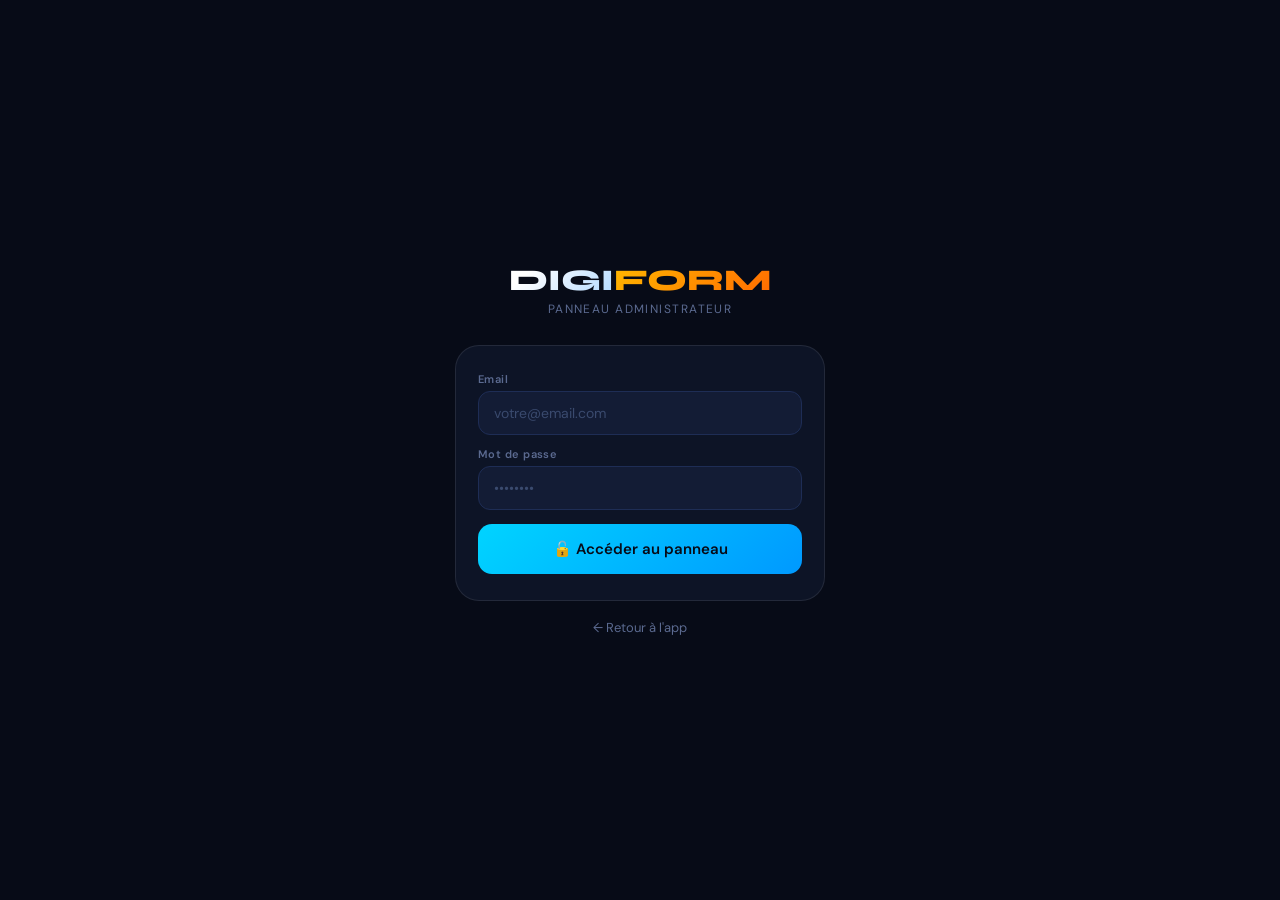
==== admin.html @ 2aa5cee2 "Update admin.html" ====
<!DOCTYPE html>
<html lang="fr">
<head>
<meta charset="UTF-8">
<meta name="viewport" content="width=device-width,initial-scale=1,maximum-scale=1,user-scalable=no">
<title>DIGIFORM Admin</title>
<link href="https://fonts.googleapis.com/css2?family=Syne:wght@400;600;700;800&family=DM+Sans:wght@300;400;500;600&display=swap" rel="stylesheet">
<style>
*,*::before,*::after{box-sizing:border-box;margin:0;padding:0;}
html,body{width:100%;overscroll-behavior:none;}
body{background:#070B17;color:#E8EEFF;font-family:'DM Sans',sans-serif;}
#app{max-width:430px;margin:0 auto;min-height:100vh;background:#070B17;display:flex;flex-direction:column;}
::-webkit-scrollbar{width:3px;}::-webkit-scrollbar-thumb{background:#1E2D55;border-radius:3px;}
@keyframes dg-spin{to{transform:rotate(360deg);}}
@keyframes dg-fin{from{opacity:0;transform:translateY(14px);}to{opacity:1;transform:none;}}
@keyframes dg-fl{0%,100%{transform:translateY(0);}50%{transform:translateY(-7px);}}
@keyframes dg-sh{from{background-position:-200%;}to{background-position:200%;}}
@keyframes dg-ov{from{opacity:0;}to{opacity:1;}}
@keyframes dg-bt{from{transform:translateY(100%);}to{transform:translateY(0);}}
.page{animation:dg-fin .4s cubic-bezier(.22,1,.36,1) both;}
.shim{background:linear-gradient(90deg,#0D1426 25%,#1E2D55 50%,#0D1426 75%);background-size:200%;animation:dg-sh 1.5s infinite;}
.btn{border:none;cursor:pointer;font-family:'DM Sans',sans-serif;font-weight:600;transition:all .22s;display:inline-flex;align-items:center;justify-content:center;gap:7px;}
.btn:hover:not(:disabled){transform:translateY(-2px);}
.btn:active:not(:disabled){transform:scale(.95);}
.btn:disabled{opacity:.45;cursor:not-allowed;}
.cy{background:linear-gradient(135deg,#00D4FF,#0099FF);color:#070B17;}
.cy:hover:not(:disabled){box-shadow:0 8px 24px rgba(0,212,255,.4);}
.go{background:linear-gradient(135deg,#FFB800,#FF7A00);color:#070B17;}
.rb{background:rgba(255,80,80,.1);color:#FF5050;border:1px solid rgba(255,80,80,.25)!important;}
.inp{background:#131C35;border:1px solid #1E2D55;border-radius:12px;color:#E8EEFF;font-family:'DM Sans',sans-serif;font-size:14px;padding:12px 15px;width:100%;outline:none;transition:border-color .2s;display:block;}
.inp:focus{border-color:#00D4FF;box-shadow:0 0 0 3px rgba(0,212,255,.08);}
.inp::placeholder{color:#3A4A6E;}
textarea.inp{resize:vertical;min-height:80px;}
select.inp{cursor:pointer;-webkit-appearance:none;}
.g-c{background:linear-gradient(135deg,#fff 20%,#B0D8FF 100%);-webkit-background-clip:text;-webkit-text-fill-color:transparent;background-clip:text;}
.g-f{background:linear-gradient(135deg,#FFB800,#FF6A00);-webkit-background-clip:text;-webkit-text-fill-color:transparent;background-clip:text;}
.lbl{font-size:11px;color:#5B6A90;display:block;margin-bottom:5px;font-weight:600;letter-spacing:.04em;}
.card{background:#0D1426;border-radius:15px;padding:15px;border:1px solid rgba(255,255,255,.07);margin-bottom:12px;}
#user-edit-overlay{position:fixed;inset:0;background:rgba(7,11,23,.88);backdrop-filter:blur(14px);z-index:9000;display:none;align-items:flex-end;justify-content:center;}
#user-edit-overlay.show{display:flex;animation:dg-ov .25s;}
#user-edit-modal{width:100%;max-width:430px;background:#0D1426;border-radius:24px 24px 0 0;border:1px solid rgba(255,255,255,.09);border-bottom:none;padding:22px 18px 40px;animation:dg-bt .3s cubic-bezier(.22,1,.36,1);}
</style>
</head>
<body>
<div id="app">
  <div id="toast-area"></div>
  <div id="view"></div>
  <div id="user-edit-overlay" onclick="if(event.target===this)closeUserEdit()">
    <div id="user-edit-modal"><div id="user-edit-content"></div></div>
  </div>
</div>
<script>
const SB='https://rxhjuetoxyjrairroycb.supabase.co';
const ANON='eyJhbGciOiJIUzI1NiIsInR5cCI6IkpXVCJ9.eyJpc3MiOiJzdXBhYmFzZSIsInJlZiI6InJ4aGp1ZXRveHlqcmFpcnJveWNiIiwicm9sZSI6ImFub24iLCJpYXQiOjE3NzYwOTkxMjksImV4cCI6MjA5MTY3NTEyOX0.FTk6DNeI2FSsY6Eg1mKC64lj1-aS9fzTyzTlQbuGn-Q';
const TC={livre:'#FFB800',formation:'#FF6B35',logiciel:'#00E5A0',audio:'#B04FFF'};
const TYPES=[{id:'all',l:'Tout',e:'🌐'},{id:'livre',l:'Livres',e:'📚'},{id:'formation',l:'Formations',e:'🎬'},{id:'logiciel',l:'Logiciels',e:'💻'},{id:'audio',l:'Audio',e:'🎧'}];
const BUCKETS=['digiform','public','avatars','images','media'];

const S={session:null,profile:null,sub:'add',products:[],allUsers:[],notifs:[],userFilter:'all',sendingNotif:false,saving:false,deleting:null,featured:false,imgUrl:'',imgPreview:'',activeBucket:null};

const tok=()=>S.session?.access_token||ANON;
async function db(path,opts={}){
  try{
    const r=await fetch(`${SB}/rest/v1/${path}`,{...opts,headers:{apikey:ANON,Authorization:`Bearer ${tok()}`,'Content-Type':'application/json',...(['POST','PATCH','PUT'].includes(opts.method)?{Prefer:'return=representation'}:{}),...(opts.headers||{})}});
    let data;try{data=await r.json();}catch{}
    return{ok:r.ok,data,status:r.status};
  }catch(e){console.error(e);return{ok:false,data:null,status:0};}
}
async function authReq(ep,body){
  try{const r=await fetch(`${SB}/auth/v1/${ep}`,{method:'POST',headers:{'Content-Type':'application/json',apikey:ANON},body:JSON.stringify(body)});return await r.json();}
  catch{return{error:'network'};}
}
async function tryUp(file,bucket,name){
  try{const r=await fetch(`${SB}/storage/v1/object/${bucket}/${name}`,{method:'POST',headers:{Authorization:`Bearer ${tok()}`,apikey:ANON,'Content-Type':file.type,'x-upsert':'true'},body:file});if(r.ok||r.status===200)return`${SB}/storage/v1/object/public/${bucket}/${name}`;return null;}
  catch{return null;}
}
async function uploadImg(file){
  const ext=(file.name.split('.').pop()||'jpg').toLowerCase();
  const name=`${Date.now()}_${Math.random().toString(36).slice(2)}.${ext}`;
  if(S.activeBucket)return await tryUp(file,S.activeBucket,name);
  for(const b of BUCKETS){const u=await tryUp(file,b,name);if(u){S.activeBucket=b;return u;}}
  return null;
}

const tc=t=>TC[t]||'#00D4FF';
const te=t=>TYPES.find(x=>x.id===t)?.e||'📦';
const tp=p=>Number(p).toLocaleString('fr-FR');
const esc=s=>(s||'').replace(/&/g,'&amp;').replace(/</g,'&lt;').replace(/>/g,'&gt;').replace(/"/g,'&quot;');
const fmtDate=d=>new Date(d).toLocaleDateString('fr-FR',{day:'2-digit',month:'short',year:'numeric',hour:'2-digit',minute:'2-digit'});
const tLogo=(sz=18)=>`<span style="font-family:'Syne',sans-serif;font-weight:800;font-size:${sz}px;line-height:1;"><span class="g-c">DIGI</span><span class="g-f">FORM</span></span>`;
const spin=()=>`<span style="display:inline-block;width:14px;height:14px;border:2px solid rgba(0,0,0,.25);border-top-color:#070B17;border-radius:50%;animation:dg-spin .8s linear infinite;vertical-align:middle;"></span>`;
const spinW=()=>`<span style="display:inline-block;width:13px;height:13px;border:2px solid rgba(255,255,255,.2);border-top-color:#E8EEFF;border-radius:50%;animation:dg-spin .8s linear infinite;vertical-align:middle;"></span>`;

let _tt;
function showToast(msg,type='success'){
  clearTimeout(_tt);
  const c={success:'linear-gradient(135deg,#00E5A0,#00A060)',error:'linear-gradient(135deg,#FF5050,#C00)',warning:'linear-gradient(135deg,#FFB800,#FF7A00)',info:'linear-gradient(135deg,#00D4FF,#0099FF)'};
  const el=document.getElementById('toast-area');if(!el)return;
  el.innerHTML=`<div style="position:fixed;top:68px;left:50%;transform:translateX(-50%);background:${c[type]||c.info};color:#fff;padding:11px 22px;border-radius:20px;z-index:9999;font-weight:700;font-size:13px;box-shadow:0 10px 30px rgba(0,0,0,.6);animation:dg-fin .3s ease;white-space:nowrap;max-width:92vw;text-align:center;">${msg}</div>`;
  _tt=setTimeout(()=>{el.innerHTML='';},3500);
}

async function loadProducts(){const{ok,data}=await db('products?order=created_at.desc');if(ok&&Array.isArray(data))S.products=data;}
async function loadUsers(){const{ok,data}=await db('profiles?order=created_at.desc');if(ok&&Array.isArray(data))S.allUsers=data;}
async function loadNotifs(){const{ok,data}=await db('notifications?order=created_at.desc');if(ok&&Array.isArray(data))S.notifs=data;}

function tEmpty(msg,sub='',emoji='📭'){return`<div style="display:flex;flex-direction:column;align-items:center;padding:48px 24px;gap:13px;text-align:center;"><div style="font-size:50px;animation:dg-fl 3s ease-in-out infinite;">${emoji}</div><div style="font-size:15px;font-weight:600;color:#8899BB;">${esc(msg)}</div>${sub?`<div style="font-size:12px;color:#3A4A6E;line-height:1.6;">${sub}</div>`:''}</div>`;}
function tShim(n=3,h=64){return`<div style="display:flex;flex-direction:column;gap:9px;">${Array.from({length:n},()=>`<div class="shim" style="height:${h}px;border-radius:13px;"></div>`).join('')}</div>`;}

/* ── LOGIN ── */
function tLogin(err='',busy=false){
  return`<div class="page" style="min-height:100vh;display:flex;flex-direction:column;align-items:center;justify-content:center;padding:32px 22px;">
    <div style="text-align:center;margin-bottom:28px;">${tLogo(30)}<div style="font-size:12px;color:#5B6A90;margin-top:6px;letter-spacing:.12em;">PANNEAU ADMINISTRATEUR</div></div>
    <div style="width:100%;max-width:370px;background:#0D1426;border-radius:24px;padding:26px 22px;border:1px solid rgba(255,255,255,.09);">
      <div style="display:flex;flex-direction:column;gap:12px;">
        <div><label class="lbl">Email</label><input id="l-email" class="inp" type="email" placeholder="votre@email.com" autocomplete="email"></div>
        <div><label class="lbl">Mot de passe</label><input id="l-pwd" class="inp" type="password" placeholder="••••••••"></div>
      </div>
      ${err?`<div style="margin-top:11px;font-size:12px;color:#FF8080;background:rgba(255,80,80,.08);padding:10px 12px;border-radius:10px;line-height:1.55;text-align:center;">${esc(err)}</div>`:''}
      <button id="l-submit" class="btn cy" style="width:100%;padding:15px;border-radius:14px;font-size:15px;margin-top:14px;" ${busy?'disabled':''}>${busy?`${spin()} Vérification…`:'🔓 Accéder au panneau'}</button>
    </div>
    <a href="digiform.html" style="color:#5B6A90;font-size:13px;text-decoration:none;margin-top:18px;">← Retour à l'app</a>
  </div>`;
}

function tHeader(){
  return`<div style="background:rgba(7,11,23,.98);border-bottom:1px solid rgba(255,255,255,.07);padding:10px 13px;display:flex;align-items:center;gap:11px;flex-shrink:0;">
    <a href="digiform.html" style="width:36px;height:36px;border-radius:50%;background:rgba(255,255,255,.08);display:flex;align-items:center;justify-content:center;color:#E8EEFF;font-size:18px;text-decoration:none;flex-shrink:0;">←</a>
    <div style="flex:1;min-width:0;">
      <div>${tLogo(17)}<span style="color:#3A4A6E;font-size:12px;font-family:'DM Sans',sans-serif;margin-left:6px;">Admin</span></div>
      <div style="font-size:10px;color:#00D4FF;margin-top:3px;overflow:hidden;text-overflow:ellipsis;white-space:nowrap;">${esc(S.session?.user?.email||'')}</div>
    </div>
    <button id="hdr-logout" class="btn rb" style="padding:8px 12px;border-radius:10px;font-size:12px;flex-shrink:0;">🚪 Déco</button>
  </div>`;
}

function tTabs(){
  const tabs=[{id:'add',l:'➕ Ajouter'},{id:'list',l:'📋 Produits'},{id:'users',l:'👥 Utilisateurs'},{id:'notifs',l:'🔔 Notifs'},{id:'sql',l:'⚙️ Setup'}];
  return`<div style="display:flex;gap:5px;overflow-x:auto;padding:8px 11px;flex-shrink:0;background:rgba(7,11,23,.92);border-bottom:1px solid rgba(255,255,255,.04);">
    ${tabs.map(t=>`<button data-sub="${t.id}" class="btn" style="flex-shrink:0;padding:8px 12px;border-radius:10px;font-size:12px;white-space:nowrap;border:none;${S.sub===t.id?'background:linear-gradient(135deg,#00D4FF,#0099FF);color:#070B17;font-weight:700;':'background:rgba(255,255,255,.06);color:#E8EEFF;'}">${t.l}</button>`).join('')}
  </div>`;
}

/* ── ADD PRODUCT ── */
function tAddProduct(){
  return`<div class="page" style="display:flex;flex-direction:column;gap:13px;">
    <div id="bucket-alert" style="display:none;background:rgba(255,184,0,.1);border:1px solid rgba(255,184,0,.3);border-radius:12px;padding:13px;font-size:12px;color:#FFB800;line-height:1.8;">
      ⚠️ <strong>Bucket storage introuvable.</strong> Supabase → Storage → <strong>New bucket</strong> → Nom: digiform → ✅ Public
      <button id="retry-bucket" class="btn" style="margin-top:8px;padding:7px 14px;border-radius:9px;background:rgba(255,184,0,.15);color:#FFB800;border:1px solid rgba(255,184,0,.3);font-size:12px;display:block;width:100%;">🔄 Réessayer</button>
    </div>
    <div><label class="lbl">Titre *</label><input id="f-title" class="inp" placeholder="Ex: Python pour débutants"></div>
    <div><label class="lbl">Description</label><textarea id="f-desc" class="inp" placeholder="Description détaillée…"></textarea></div>
    <div style="display:grid;grid-template-columns:1fr 1fr;gap:11px;">
      <div><label class="lbl">Prix (FCFA) *</label><input id="f-price" class="inp" type="number" placeholder="5000"></div>
      <div><label class="lbl">Type *</label>
        <select id="f-type" class="inp">
          <option value="livre">📚 Livre</option><option value="formation">🎬 Formation</option>
          <option value="logiciel">💻 Logiciel</option><option value="audio">🎧 Audio</option>
        </select>
      </div>
    </div>
    <div>
      <label class="lbl">Image</label>
      <div id="img-zone" style="width:100%;height:125px;border-radius:13px;border:2px dashed rgba(255,255,255,.13);background:#131C35;display:flex;flex-direction:column;align-items:center;justify-content:center;cursor:pointer;overflow:hidden;position:relative;transition:border-color .2s;">
        ${S.imgPreview?`<img src="${esc(S.imgPreview)}" style="position:absolute;inset:0;width:100%;height:100%;object-fit:cover;"><div style="position:absolute;inset:0;background:rgba(7,11,23,.55);display:flex;align-items:center;justify-content:center;"><div style="font-size:13px;color:white;font-weight:600;background:rgba(0,0,0,.5);padding:6px 14px;border-radius:20px;">🔄 Changer</div></div>`:`<div style="font-size:30px;margin-bottom:7px;">📷</div><div style="font-size:13px;color:#5B6A90;font-weight:500;">Cliquez pour uploader</div><div style="font-size:11px;color:#3A4A6E;margin-top:3px;">JPG · PNG · WebP</div>`}
      </div>
      <input type="file" id="img-file" accept="image/*" style="display:none;">
      <input id="f-imgurl" class="inp" style="margin-top:7px;" placeholder="Ou collez une URL d'image…" value="${esc(S.imgUrl.startsWith('http')?S.imgUrl:'')}">
      ${S.activeBucket?`<div style="font-size:10px;color:#00E5A0;margin-top:4px;">✅ Bucket : ${S.activeBucket}</div>`:''}
    </div>
    <div><label class="lbl">WhatsApp (avec indicatif)</label><input id="f-wa" class="inp" placeholder="+2250707070707"></div>
    <div id="feat-row" style="display:flex;align-items:center;gap:12px;background:#131C35;padding:13px 15px;border-radius:12px;cursor:pointer;border:1px solid rgba(255,255,255,.06);">
      <div id="feat-tog" style="width:44px;height:24px;border-radius:12px;background:${S.featured?'linear-gradient(135deg,#00D4FF,#0099FF)':'#1E2D55'};position:relative;transition:background .22s;flex-shrink:0;">
        <div style="position:absolute;top:2px;left:${S.featured?22:2}px;width:20px;height:20px;border-radius:50%;background:white;transition:left .22s;box-shadow:0 2px 6px rgba(0,0,0,.35);"></div>
      </div>
      <span style="font-size:13px;font-weight:500;color:#E8EEFF;">🔥 Mettre en vedette (bannière accueil)</span>
    </div>
    <button id="f-save" class="btn cy" style="padding:15px;border-radius:13px;font-size:15px;margin-top:4px;" ${S.saving?'disabled':''}>
      ${S.saving?`${spin()} Publication…`:'✅ Publier le produit'}
    </button>
  </div>`;
}

/* ── PRODUCTS LIST ── */
function tProductsList(){
  if(!S.products.length)return tEmpty('Aucun produit publié','Ajoutez des produits via ➕','📭');
  return`<div class="page" style="display:flex;flex-direction:column;gap:9px;">
    <div style="font-size:12px;color:#5B6A90;margin-bottom:4px;">${S.products.length} produit(s)</div>
    ${S.products.map(p=>{
      const c=tc(p.type);
      return`<div style="background:#0D1426;border-radius:13px;padding:12px;border:1px solid rgba(255,255,255,.06);display:flex;gap:11px;align-items:center;">
        <div style="width:52px;height:52px;border-radius:10px;flex-shrink:0;${p.image_url?`background:url(${esc(p.image_url)}) center/cover;`:`background:${c}18;`}display:flex;align-items:center;justify-content:center;font-size:22px;">${!p.image_url?te(p.type):''}</div>
        <div style="flex:1;min-width:0;">
          <div style="font-size:13px;font-weight:700;color:#E8EEFF;overflow:hidden;text-overflow:ellipsis;white-space:nowrap;">${esc(p.title)}</div>
          <div style="font-size:12px;color:#FFB800;font-weight:600;margin-top:2px;">${tp(p.price)} FCFA</div>
          <div style="font-size:10px;color:${c};margin-top:2px;">${te(p.type)} ${esc(p.type||'')}${p.featured?' · 🔥':''}</div>
        </div>
        <button data-del="${p.id}" class="btn rb" style="padding:8px 11px;border-radius:9px;font-size:14px;flex-shrink:0;" ${S.deleting===p.id?'disabled':''}>${S.deleting===p.id?spinW():'🗑️'}</button>
      </div>`;
    }).join('')}
  </div>`;
}

/* ── USERS ── */
function tUsers(){
  const admins=S.allUsers.filter(u=>u.is_admin).length;
  const q=(document.getElementById('user-search-inp')?.value||'').toLowerCase();
  const filtered=S.allUsers.filter(u=>{
    const mq=!q||(u.full_name||'').toLowerCase().includes(q)||(u.email||'').toLowerCase().includes(q)||(u.phone||'').toLowerCase().includes(q);
    const mf=S.userFilter==='all'||(S.userFilter==='admin'&&u.is_admin)||(S.userFilter==='user'&&!u.is_admin);
    return mq&&mf;
  });
  return`<div class="page" style="display:flex;flex-direction:column;gap:11px;">
    <!-- Stats -->
    <div style="display:grid;grid-template-columns:1fr 1fr 1fr;gap:9px;">
      <div style="background:#0D1426;border-radius:12px;padding:12px 8px;border:1px solid rgba(255,255,255,.07);text-align:center;">
        <div style="font-size:22px;font-weight:800;font-family:'Syne',sans-serif;">${S.allUsers.length}</div>
        <div style="font-size:10px;color:#5B6A90;margin-top:2px;">Total</div>
      </div>
      <div style="background:#0D1426;border-radius:12px;padding:12px 8px;border:1px solid rgba(0,212,255,.2);text-align:center;">
        <div style="font-size:22px;font-weight:800;font-family:'Syne',sans-serif;color:#00D4FF;">${admins}</div>
        <div style="font-size:10px;color:#5B6A90;margin-top:2px;">Admins</div>
      </div>
      <div style="background:#0D1426;border-radius:12px;padding:12px 8px;border:1px solid rgba(0,229,160,.2);text-align:center;">
        <div style="font-size:22px;font-weight:800;font-family:'Syne',sans-serif;color:#00E5A0;">${S.allUsers.length-admins}</div>
        <div style="font-size:10px;color:#5B6A90;margin-top:2px;">Membres</div>
      </div>
    </div>
    <!-- Recherche -->
    <div style="position:relative;">
      <span style="position:absolute;left:13px;top:50%;transform:translateY(-50%);font-size:14px;pointer-events:none;">🔍</span>
      <input id="user-search-inp" class="inp" style="padding-left:38px;" placeholder="Nom, email, téléphone…" oninput="filterAndRender()">
    </div>
    <!-- Filtres -->
    <div style="display:flex;gap:7px;">
      ${[['all','Tous','#00D4FF','rgba(0,212,255,.15)','rgba(0,212,255,.3)'],['admin','Admins','#00E5A0','rgba(0,229,160,.15)','rgba(0,229,160,.3)'],['user','Membres','#FFB800','rgba(255,184,0,.15)','rgba(255,184,0,.3)']].map(([f,l,c,bg,bd])=>`
        <button onclick="setUF('${f}')" class="btn" style="flex:1;padding:8px 0;border-radius:10px;font-size:12px;border:none;${S.userFilter===f?`background:${bg};color:${c};border:1px solid ${bd}!important;font-weight:700;`:'background:rgba(255,255,255,.05);color:#5B6A90;'}">${l}</button>`).join('')}
    </div>
    <!-- Promouvoir -->
    <div class="card" style="border:1px solid rgba(0,212,255,.15);">
      <div style="font-size:12px;font-weight:700;color:#E8EEFF;margin-bottom:9px;">➕ Promouvoir un utilisateur admin</div>
      <div style="display:flex;gap:8px;">
        <input id="promote-inp" class="inp" type="email" placeholder="email@exemple.com" style="flex:1;padding:10px 13px;font-size:13px;">
        <button id="promote-btn" class="btn cy" style="padding:10px 14px;border-radius:11px;font-size:13px;flex-shrink:0;">✅</button>
      </div>
    </div>
    <!-- Liste -->
    <div style="font-size:12px;color:#5B6A90;">${filtered.length} résultat(s)</div>
    ${filtered.length===0?tEmpty('Aucun résultat','','🔎'):filtered.map(u=>{
      const ini=(u.full_name||u.email||'?').charAt(0).toUpperCase();
      const since=u.created_at?new Date(u.created_at).toLocaleDateString('fr-FR',{month:'short',year:'numeric'}):'';
      return`<div style="background:#0D1426;border-radius:14px;padding:12px;border:1px solid ${u.is_admin?'rgba(0,212,255,.2)':'rgba(255,255,255,.06)'};display:flex;gap:11px;align-items:center;">
        <div style="width:44px;height:44px;border-radius:50%;background:${u.is_admin?'linear-gradient(135deg,#00D4FF,#0099FF)':'linear-gradient(135deg,#1E2D55,#0D1A3A)'};border:2px solid ${u.is_admin?'rgba(0,212,255,.4)':'rgba(255,255,255,.08)'};display:flex;align-items:center;justify-content:center;font-size:18px;font-weight:800;color:${u.is_admin?'#070B17':'#00D4FF'};font-family:'Syne',sans-serif;flex-shrink:0;">${ini}</div>
        <div style="flex:1;min-width:0;">
          <div style="display:flex;align-items:center;gap:6px;margin-bottom:2px;">
            <span style="font-size:13px;font-weight:700;color:#E8EEFF;overflow:hidden;text-overflow:ellipsis;white-space:nowrap;">${esc(u.full_name||'Sans nom')}</span>
            ${u.is_admin?'<span style="font-size:9px;font-weight:800;color:#00D4FF;background:rgba(0,212,255,.12);padding:2px 6px;border-radius:5px;flex-shrink:0;">ADMIN</span>':''}
          </div>
          <div style="font-size:11px;color:#5B6A90;overflow:hidden;text-overflow:ellipsis;white-space:nowrap;">${esc(u.email||'')}</div>
          <div style="font-size:10px;color:#3A4A6E;margin-top:2px;">${u.phone?'📱 '+esc(u.phone)+' · ':''}📅 ${since}</div>
        </div>
        <div style="display:flex;flex-direction:column;gap:5px;flex-shrink:0;">
          <button data-edit="${u.id}" class="btn" style="padding:6px 10px;border-radius:8px;font-size:12px;background:rgba(255,255,255,.07);color:#E8EEFF;border:1px solid rgba(255,255,255,.1);">✏️</button>
          <button data-toggle="${u.id}" data-is="${u.is_admin?1:0}" class="btn" style="padding:6px 10px;border-radius:8px;font-size:11px;background:${u.is_admin?'rgba(255,80,80,.1)':'rgba(0,212,255,.1)'};color:${u.is_admin?'#FF5050':'#00D4FF'};border:1px solid ${u.is_admin?'rgba(255,80,80,.22)':'rgba(0,212,255,.22)'};">${u.is_admin?'−Adm':'+Adm'}</button>
        </div>
      </div>`;
    }).join('')}
  </div>`;
}

/* ── NOTIFS ── */
function tNotifs(){
  return`<div class="page" style="display:flex;flex-direction:column;gap:14px;">
    <div class="card" style="border:1px solid rgba(0,212,255,.12);">
      <div style="font-size:14px;font-weight:700;color:#E8EEFF;margin-bottom:13px;">📣 Envoyer à tous les utilisateurs</div>
      <div style="display:flex;flex-direction:column;gap:10px;">
        <div><label class="lbl">Titre *</label><input id="n-title" class="inp" placeholder="Ex: Nouvelle formation disponible !"></div>
        <div><label class="lbl">Message *</label><textarea id="n-body" class="inp" placeholder="Contenu de la notification…"></textarea></div>
        <button id="n-send" class="btn cy" style="padding:13px;border-radius:11px;font-size:14px;">📣 Envoyer à tous</button>
        <div id="n-status" style="display:none;font-size:12px;text-align:center;padding:9px;border-radius:10px;"></div>
      </div>
    </div>
    <div style="font-size:13px;font-weight:700;color:#5B6A90;" id="notif-hist-lbl">Historique (${S.notifs.length})</div>
    ${S.notifs.length===0?tEmpty('Aucune notification envoyée','','🔕'):S.notifs.map(n=>`
      <div class="card">
        <div style="font-size:13px;font-weight:700;color:#E8EEFF;margin-bottom:4px;">${esc(n.title)}</div>
        <div style="font-size:12px;color:#8899BB;line-height:1.65;margin-bottom:6px;">${esc(n.body)}</div>
        <div style="font-size:10px;color:#3A4A6E;">${fmtDate(n.created_at)}</div>
      </div>`).join('')}
  </div>`;
}

/* ── SQL ── */
const SQL=`-- ================================================
--  DIGIFORM — SQL COMPLET + FIX
--  Supabase > SQL Editor > Exécuter
-- ================================================
CREATE TABLE IF NOT EXISTS public.profiles (
  id UUID REFERENCES auth.users(id) ON DELETE CASCADE PRIMARY KEY,
  email TEXT DEFAULT '', full_name TEXT DEFAULT '',
  phone TEXT DEFAULT '', is_admin BOOLEAN DEFAULT false,
  created_at TIMESTAMPTZ DEFAULT NOW(), updated_at TIMESTAMPTZ DEFAULT NOW()
);
CREATE TABLE IF NOT EXISTS public.products (
  id UUID DEFAULT gen_random_uuid() PRIMARY KEY,
  title TEXT NOT NULL, description TEXT DEFAULT '',
  price NUMERIC NOT NULL DEFAULT 0, type TEXT NOT NULL DEFAULT 'livre',
  image_url TEXT DEFAULT '', whatsapp_number TEXT DEFAULT '',
  featured BOOLEAN DEFAULT false, created_at TIMESTAMPTZ DEFAULT NOW()
);
CREATE TABLE IF NOT EXISTS public.notifications (
  id UUID DEFAULT gen_random_uuid() PRIMARY KEY,
  title TEXT NOT NULL, body TEXT NOT NULL,
  created_by UUID REFERENCES auth.users(id) ON DELETE SET NULL,
  created_at TIMESTAMPTZ DEFAULT NOW()
);
CREATE TABLE IF NOT EXISTS public.notification_reads (
  id UUID DEFAULT gen_random_uuid() PRIMARY KEY,
  user_id UUID REFERENCES auth.users(id) ON DELETE CASCADE,
  notification_id UUID REFERENCES public.notifications(id) ON DELETE CASCADE,
  read_at TIMESTAMPTZ DEFAULT NOW(),
  UNIQUE(user_id, notification_id)
);
-- ✅ FIX "Erreur mise à jour" + notifications + gestion users
ALTER TABLE public.profiles           DISABLE ROW LEVEL SECURITY;
ALTER TABLE public.products           DISABLE ROW LEVEL SECURITY;
ALTER TABLE public.notifications      DISABLE ROW LEVEL SECURITY;
ALTER TABLE public.notification_reads DISABLE ROW LEVEL SECURITY;
GRANT ALL ON public.profiles           TO anon, authenticated;
GRANT ALL ON public.products           TO anon, authenticated;
GRANT ALL ON public.notifications      TO anon, authenticated;
GRANT ALL ON public.notification_reads TO anon, authenticated;
CREATE OR REPLACE FUNCTION public.handle_new_user()
RETURNS TRIGGER LANGUAGE plpgsql SECURITY DEFINER AS $$
BEGIN
  INSERT INTO public.profiles (id, email, full_name)
  VALUES (NEW.id, NEW.email, COALESCE(NEW.raw_user_meta_data->>'full_name',''))
  ON CONFLICT (id) DO UPDATE SET email = EXCLUDED.email;
  RETURN NEW;
END;
$$;
DROP TRIGGER IF EXISTS on_auth_user_created ON auth.users;
CREATE TRIGGER on_auth_user_created
  AFTER INSERT ON auth.users FOR EACH ROW
  EXECUTE PROCEDURE public.handle_new_user();
INSERT INTO storage.buckets (id,name,public,file_size_limit,allowed_mime_types)
VALUES ('digiform','digiform',true,5242880,
  ARRAY['image/jpeg','image/png','image/webp','image/gif','image/svg+xml'])
ON CONFLICT (id) DO UPDATE SET public=true;
DROP POLICY IF EXISTS "storage_select" ON storage.objects;
DROP POLICY IF EXISTS "storage_insert" ON storage.objects;
DROP POLICY IF EXISTS "storage_delete" ON storage.objects;
CREATE POLICY "storage_select" ON storage.objects FOR SELECT USING (bucket_id='digiform');
CREATE POLICY "storage_insert" ON storage.objects FOR INSERT WITH CHECK (bucket_id='digiform');
CREATE POLICY "storage_delete" ON storage.objects FOR DELETE USING (bucket_id='digiform');
-- DEVENIR ADMIN :
-- UPDATE public.profiles SET is_admin=true WHERE email='votre@email.com';`;

function tSql(){
  return`<div class="page" style="display:flex;flex-direction:column;gap:14px;">
    <div class="card" style="border:1px solid rgba(0,212,255,.15);">
      <div style="font-size:14px;font-weight:700;color:#E8EEFF;margin-bottom:12px;">🔧 Configuration</div>
      <div style="font-size:13px;color:#8899BB;line-height:2.3;">
        <strong style="color:#00D4FF;">1.</strong> SQL Editor → Copier → Exécuter<br>
        <strong style="color:#FFB800;">2.</strong> S'inscrire sur l'app<br>
        <strong style="color:#FFB800;">3.</strong> Exécuter UPDATE admin<br>
        <strong style="color:#00E5A0;">4.</strong> Recharger → ✅
      </div>
    </div>
    <div style="background:#0D1426;border-radius:14px;overflow:hidden;border:1px solid #1E2D55;">
      <div style="padding:10px 13px;background:#131C35;display:flex;justify-content:space-between;align-items:center;border-bottom:1px solid rgba(255,255,255,.06);">
        <span style="font-size:11px;color:#5B6A90;font-family:monospace;">SQL Complet</span>
        <button id="copy-sql" class="btn cy" style="padding:6px 13px;border-radius:8px;font-size:12px;">📋 Copier</button>
      </div>
      <pre style="padding:13px;font-size:10px;color:#8899BB;overflow:auto;line-height:1.9;font-family:monospace;margin:0;max-height:360px;white-space:pre-wrap;">${esc(SQL)}</pre>
    </div>
  </div>`;
}

/* ── RENDER ── */
function renderView(){
  const el=document.getElementById('view');if(!el)return;
  if(!S.session){el.innerHTML=tLogin();bindLogin();return;}
  el.innerHTML=`<div style="display:flex;flex-direction:column;height:100vh;overflow:hidden;">${tHeader()}${tTabs()}<div id="content" style="flex:1;overflow-y:auto;padding:15px 13px;">${renderSub()}</div></div>`;
  bindPanel();
}
function renderSub(){
  if(S.sub==='add')    return tAddProduct();
  if(S.sub==='list')   return tProductsList();
  if(S.sub==='users')  return tUsers();
  if(S.sub==='notifs') return tNotifs();
  if(S.sub==='sql')    return tSql();
  return '';
}
function renderContent(){
  const el=document.getElementById('content');if(!el)return;
  el.innerHTML=renderSub();
  document.querySelectorAll('[data-sub]').forEach(b=>{
    const a=b.dataset.sub===S.sub;
    b.style.background=a?'linear-gradient(135deg,#00D4FF,#0099FF)':'rgba(255,255,255,.06)';
    b.style.color=a?'#070B17':'#E8EEFF';b.style.fontWeight=a?'700':'600';
  });
  bindContent();
}
function filterAndRender(){renderContent();}

/* ── BIND LOGIN ── */
function bindLogin(){
  const go=async()=>{
    const email=(document.getElementById('l-email')?.value||'').trim();
    const pwd=document.getElementById('l-pwd')?.value||'';
    if(!email||!pwd){rerender('Remplissez tous les champs');return;}
    rerender('',true);
    const d=await authReq('token?grant_type=password',{email,password:pwd});
    if(d.access_token){
      S.session={access_token:d.access_token,refresh_token:d.refresh_token,user:d.user};
      try{localStorage.setItem('dg_adm_sess',JSON.stringify(S.session));}catch{}
      const{ok,data}=await db(`profiles?id=eq.${S.session.user.id}`);
      if(ok&&Array.isArray(data)&&data[0]){
        S.profile=data[0];
        if(!S.profile.is_admin){S.session=null;localStorage.removeItem('dg_adm_sess');rerender('❌ Accès refusé — ce compte n\'est pas administrateur');return;}
      }
      await Promise.all([loadProducts(),loadUsers(),loadNotifs()]);
      renderView();
    }else rerender(d.error_description||d.message||'Identifiants incorrects');
  };
  function rerender(err='',busy=false){
    document.getElementById('view').innerHTML=tLogin(err,busy);
    document.getElementById('l-submit')?.addEventListener('click',go);
    document.getElementById('l-pwd')?.addEventListener('keydown',e=>{if(e.key==='Enter')go();});
  }
  document.getElementById('l-submit')?.addEventListener('click',go);
  document.getElementById('l-pwd')?.addEventListener('keydown',e=>{if(e.key==='Enter')go();});
}

/* ── BIND PANEL ── */
function bindPanel(){
  document.getElementById('hdr-logout')?.addEventListener('click',()=>{
    S.session=null;S.profile=null;S.activeBucket=null;localStorage.removeItem('dg_adm_sess');renderView();
  });
  document.querySelectorAll('[data-sub]').forEach(el=>el.addEventListener('click',async()=>{
    S.sub=el.dataset.sub;
    if(S.sub==='users'){await loadUsers();}
    if(S.sub==='notifs'){await loadNotifs();}
    renderContent();
  }));
  bindContent();
}

/* ── BIND CONTENT ── */
function bindContent(){

  /* ADD */
  if(S.sub==='add'){
    document.getElementById('img-zone')?.addEventListener('click',()=>document.getElementById('img-file')?.click());
    document.getElementById('img-file')?.addEventListener('change',async e=>{
      const file=e.target.files?.[0];if(!file)return;
      const reader=new FileReader();
      reader.onload=ev=>{
        S.imgPreview=ev.target.result;
        const iz=document.getElementById('img-zone');if(!iz)return;
        iz.innerHTML=`<img src="${ev.target.result}" style="position:absolute;inset:0;width:100%;height:100%;object-fit:cover;"><div style="position:absolute;inset:0;background:rgba(7,11,23,.55);display:flex;align-items:center;justify-content:center;"><div style="font-size:13px;color:white;font-weight:600;background:rgba(0,0,0,.5);padding:6px 14px;border-radius:20px;">⏳ Upload…</div></div>`;
      };
      reader.readAsDataURL(file);
      const url=await uploadImg(file);
      const iz=document.getElementById('img-zone');
      if(url){
        S.imgUrl=url;S.imgPreview=url;
        const inp=document.getElementById('f-imgurl');if(inp)inp.value=url;
        if(iz)iz.innerHTML=`<img src="${url}" style="position:absolute;inset:0;width:100%;height:100%;object-fit:cover;"><div style="position:absolute;inset:0;background:rgba(7,11,23,.55);display:flex;align-items:center;justify-content:center;"><div style="font-size:13px;color:white;font-weight:600;background:rgba(0,0,0,.5);padding:6px 14px;border-radius:20px;">✅ Cliquer pour changer</div></div>`;
        showToast('✅ Image uploadée !');
        const al=document.getElementById('bucket-alert');if(al)al.style.display='none';
      } else {
        S.imgPreview='';S.imgUrl='';
        if(iz)iz.innerHTML=`<div style="font-size:30px;margin-bottom:7px;">❌</div><div style="font-size:13px;color:#FF5050;font-weight:600;">Upload échoué</div><div style="font-size:11px;color:#3A4A6E;margin-top:3px;">Voir ⚙️ Setup</div>`;
        showToast('❌ Upload échoué — voir ⚙️ Setup','error');
        const al=document.getElementById('bucket-alert');if(al)al.style.display='block';
      }
    });
    document.getElementById('retry-bucket')?.addEventListener('click',()=>{S.activeBucket=null;document.getElementById('img-file')?.click();});
    document.getElementById('f-imgurl')?.addEventListener('input',e=>{S.imgUrl=e.target.value;S.imgPreview=e.target.value;});
    document.getElementById('feat-row')?.addEventListener('click',()=>{
      S.featured=!S.featured;
      const tog=document.getElementById('feat-tog');if(!tog)return;
      tog.style.background=S.featured?'linear-gradient(135deg,#00D4FF,#0099FF)':'#1E2D55';
      tog.firstElementChild.style.left=S.featured?'22px':'2px';
    });
    document.getElementById('f-save')?.addEventListener('click',async()=>{
      const title=(document.getElementById('f-title')?.value||'').trim();
      const price=document.getElementById('f-price')?.value||'';
      if(!title||!price){showToast('⚠️ Titre et prix requis','error');return;}
      const btn=document.getElementById('f-save');S.saving=true;
      if(btn){btn.disabled=true;btn.innerHTML=`${spin()} Publication…`;}
      const payload={title,description:(document.getElementById('f-desc')?.value||'').trim(),price:Number(price),type:document.getElementById('f-type')?.value||'livre',image_url:S.imgUrl||(document.getElementById('f-imgurl')?.value||'').trim(),whatsapp_number:(document.getElementById('f-wa')?.value||'').trim(),featured:S.featured};
      const{ok,status}=await db('products',{method:'POST',body:JSON.stringify(payload)});
      S.saving=false;
      if(ok){S.imgUrl='';S.imgPreview='';S.featured=false;await loadProducts();showToast('✅ Produit publié !');renderContent();}
      else{showToast(`❌ Erreur ${status} — voir ⚙️ Setup`,'error');if(btn){btn.disabled=false;btn.textContent='✅ Publier le produit';}}
    });
  }

  /* LIST */
  if(S.sub==='list'){
    document.querySelectorAll('[data-del]').forEach(el=>el.addEventListener('click',async()=>{
      const id=el.dataset.del;S.deleting=id;el.disabled=true;el.innerHTML=spinW();
      const{ok}=await db(`products?id=eq.${id}`,{method:'DELETE'});
      S.deleting=null;
      if(ok){await loadProducts();showToast('🗑️ Produit supprimé');renderContent();}
      else{showToast('❌ Erreur suppression','error');el.disabled=false;el.textContent='🗑️';}
    }));
  }

  /* USERS */
  if(S.sub==='users'){
    // Filtres
    document.querySelectorAll('[onclick^="setUF"]').forEach(()=>{});
    window.setUF=f=>{S.userFilter=f;renderContent();};
    // Promouvoir
    document.getElementById('promote-btn')?.addEventListener('click',async()=>{
      const email=(document.getElementById('promote-inp')?.value||'').trim().toLowerCase();
      if(!email){showToast('⚠️ Email requis','error');return;}
      const btn=document.getElementById('promote-btn');btn.disabled=true;btn.innerHTML=spin();
      const{ok,data}=await db(`profiles?email=eq.${encodeURIComponent(email)}`);
      if(ok&&Array.isArray(data)&&data[0]){
        if(data[0].is_admin){showToast('ℹ️ Déjà admin','warning');}
        else{
          const r=await db(`profiles?id=eq.${data[0].id}`,{method:'PATCH',body:JSON.stringify({is_admin:true})});
          if(r.ok){const inp=document.getElementById('promote-inp');if(inp)inp.value='';await loadUsers();showToast(`✅ ${email} est maintenant admin !`);btn.disabled=false;btn.textContent='✅';renderContent();return;}
          else showToast(`❌ Erreur ${r.status} — exécutez le SQL dans ⚙️ Setup`,'error');
        }
      }else showToast(`❌ Aucun compte pour ${email}`,'error');
      btn.disabled=false;btn.textContent='✅';
    });
    // Toggle admin
    document.querySelectorAll('[data-toggle]').forEach(el=>el.addEventListener('click',async()=>{
      const uid=el.dataset.toggle;const isAdmin=el.dataset.is==='1';
      el.disabled=true;el.innerHTML=spinW();
      const{ok,status}=await db(`profiles?id=eq.${uid}`,{method:'PATCH',body:JSON.stringify({is_admin:!isAdmin})});
      if(ok){const u=S.allUsers.find(x=>x.id===uid);if(u)u.is_admin=!isAdmin;showToast('✅ Rôle mis à jour');renderContent();}
      else{showToast(`❌ Erreur ${status} — SQL Fix dans ⚙️ Setup`,'error');el.disabled=false;el.textContent=isAdmin?'−Adm':'+Adm';}
    }));
    // Éditer
    document.querySelectorAll('[data-edit]').forEach(el=>el.addEventListener('click',()=>{openUserEdit(el.dataset.edit);}));
  }

  /* NOTIFS — fix boucle */
  if(S.sub==='notifs'){
    const btn=document.getElementById('n-send');
    const statusEl=document.getElementById('n-status');
    const resetBtn=()=>{S.sendingNotif=false;if(btn){btn.disabled=false;btn.innerHTML='📣 Envoyer à tous';}};
    const setStatus=(msg,color)=>{if(!statusEl)return;statusEl.style.display='block';statusEl.style.color=color;statusEl.style.background=color==='#00E5A0'?'rgba(0,229,160,.08)':'rgba(255,80,80,.08)';statusEl.style.border=`1px solid ${color}44`;statusEl.textContent=msg;};
    btn?.addEventListener('click',async()=>{
      if(S.sendingNotif)return;
      const title=(document.getElementById('n-title')?.value||'').trim();
      const body=(document.getElementById('n-body')?.value||'').trim();
      if(!title||!body){showToast('⚠️ Titre et message requis','error');return;}
      S.sendingNotif=true;if(btn){btn.disabled=true;btn.innerHTML=`${spin()} Envoi en cours…`;}
      if(statusEl)statusEl.style.display='none';
      let ok=false,resStatus=0;
      try{const res=await db('notifications',{method:'POST',body:JSON.stringify({title,body,created_by:S.session?.user?.id||null})});ok=res.ok;resStatus=res.status;}
      catch(e){console.error(e);}
      if(ok){
        const t=document.getElementById('n-title');const b=document.getElementById('n-body');
        if(t)t.value='';if(b)b.value='';
        setStatus('✅ Notification envoyée à tous les utilisateurs !','#00E5A0');
        showToast('✅ Notification envoyée !');
        await loadNotifs();renderContent();
      }else{
        const msg=resStatus===403||resStatus===401?`Erreur ${resStatus} — exécutez le SQL dans ⚙️ Setup`:`Erreur ${resStatus}`;
        setStatus(`❌ ${msg}`,'#FF5050');showToast(`❌ ${msg}`,'error');resetBtn();
      }
    });
  }

  /* SQL */
  if(S.sub==='sql'){
    document.getElementById('copy-sql')?.addEventListener('click',()=>{
      navigator.clipboard?.writeText(SQL).then(()=>{const b=document.getElementById('copy-sql');if(b){b.textContent='✅ Copié !';setTimeout(()=>b.textContent='📋 Copier',2500);}});
    });
  }
}

/* ── USER EDIT MODAL ── */
function openUserEdit(id){
  const u=S.allUsers.find(x=>x.id===id);if(!u)return;
  const ini=(u.full_name||u.email||'?').charAt(0).toUpperCase();
  window._ueAdmin=u.is_admin;
  document.getElementById('user-edit-content').innerHTML=`
    <div style="width:38px;height:4px;border-radius:2px;background:rgba(255,255,255,.15);margin:0 auto 18px;"></div>
    <div style="display:flex;align-items:center;gap:12px;margin-bottom:18px;">
      <div style="width:48px;height:48px;border-radius:50%;background:${u.is_admin?'linear-gradient(135deg,#00D4FF,#0099FF)':'linear-gradient(135deg,#1E2D55,#0D1A3A)'};display:flex;align-items:center;justify-content:center;font-size:20px;font-weight:800;color:${u.is_admin?'#070B17':'#00D4FF'};font-family:'Syne',sans-serif;">${ini}</div>
      <div><div style="font-size:15px;font-weight:700;">${esc(u.full_name||'Sans nom')}</div><div style="font-size:11px;color:#5B6A90;">${esc(u.email||'')}</div></div>
    </div>
    <div style="display:flex;flex-direction:column;gap:11px;margin-bottom:15px;">
      <div><label class="lbl">Nom complet</label><input id="ue-name" class="inp" value="${esc(u.full_name||'')}" placeholder="Nom complet"></div>
      <div><label class="lbl">Téléphone</label><input id="ue-phone" class="inp" value="${esc(u.phone||'')}" placeholder="+225…"></div>
      <div onclick="toggleUE()" style="display:flex;align-items:center;gap:11px;background:#131C35;padding:12px 14px;border-radius:12px;cursor:pointer;border:1px solid rgba(255,255,255,.06);">
        <div id="ue-tog" style="width:40px;height:22px;border-radius:11px;background:${u.is_admin?'linear-gradient(135deg,#00D4FF,#0099FF)':'#1E2D55'};position:relative;transition:background .22s;flex-shrink:0;">
          <div id="ue-knob" style="position:absolute;top:2px;left:${u.is_admin?20:2}px;width:18px;height:18px;border-radius:50%;background:white;transition:left .22s;box-shadow:0 2px 5px rgba(0,0,0,.3);"></div>
        </div>
        <span style="font-size:13px;color:#E8EEFF;">Administrateur</span>
      </div>
    </div>
    <div style="display:flex;gap:9px;">
      <button onclick="saveUE('${u.id}')" class="btn cy" style="flex:1;padding:13px;border-radius:12px;font-size:14px;" id="ue-save">✅ Sauvegarder</button>
      <button onclick="closeUserEdit()" class="btn" style="flex:1;padding:13px;border-radius:12px;font-size:14px;background:rgba(255,255,255,.06);color:#E8EEFF;border:1px solid rgba(255,255,255,.1);">Annuler</button>
    </div>`;
  document.getElementById('user-edit-overlay').classList.add('show');
}
window.toggleUE=()=>{
  window._ueAdmin=!window._ueAdmin;
  const tog=document.getElementById('ue-tog');const knob=document.getElementById('ue-knob');
  if(tog)tog.style.background=window._ueAdmin?'linear-gradient(135deg,#00D4FF,#0099FF)':'#1E2D55';
  if(knob)knob.style.left=window._ueAdmin?'20px':'2px';
};
function closeUserEdit(){document.getElementById('user-edit-overlay').classList.remove('show');}
window.saveUE=async(id)=>{
  const name=(document.getElementById('ue-name')?.value||'').trim();
  const phone=(document.getElementById('ue-phone')?.value||'').trim();
  const btn=document.getElementById('ue-save');btn.disabled=true;btn.textContent='⏳…';
  const{ok,status}=await db(`profiles?id=eq.${id}`,{method:'PATCH',body:JSON.stringify({full_name:name,phone,is_admin:window._ueAdmin,updated_at:new Date().toISOString()})});
  if(ok){const u=S.allUsers.find(x=>x.id===id);if(u){u.full_name=name;u.phone=phone;u.is_admin=window._ueAdmin;}closeUserEdit();showToast('✅ Utilisateur mis à jour !');renderContent();}
  else{showToast(`❌ Erreur ${status} — SQL Fix dans ⚙️ Setup`,'error');btn.disabled=false;btn.textContent='✅ Sauvegarder';}
};

async function init(){
  try{
    const s=JSON.parse(localStorage.getItem('dg_adm_sess')||'null');
    if(s?.access_token){
      S.session=s;
      const{ok,data}=await db(`profiles?id=eq.${s.user.id}`);
      if(ok&&Array.isArray(data)&&data[0]&&data[0].is_admin){
        S.profile=data[0];
        await Promise.all([loadProducts(),loadUsers(),loadNotifs()]);
      }else{S.session=null;localStorage.removeItem('dg_adm_sess');}
    }
  }catch{S.session=null;}
  renderView();
}
init();
</script>
</body>
</html>
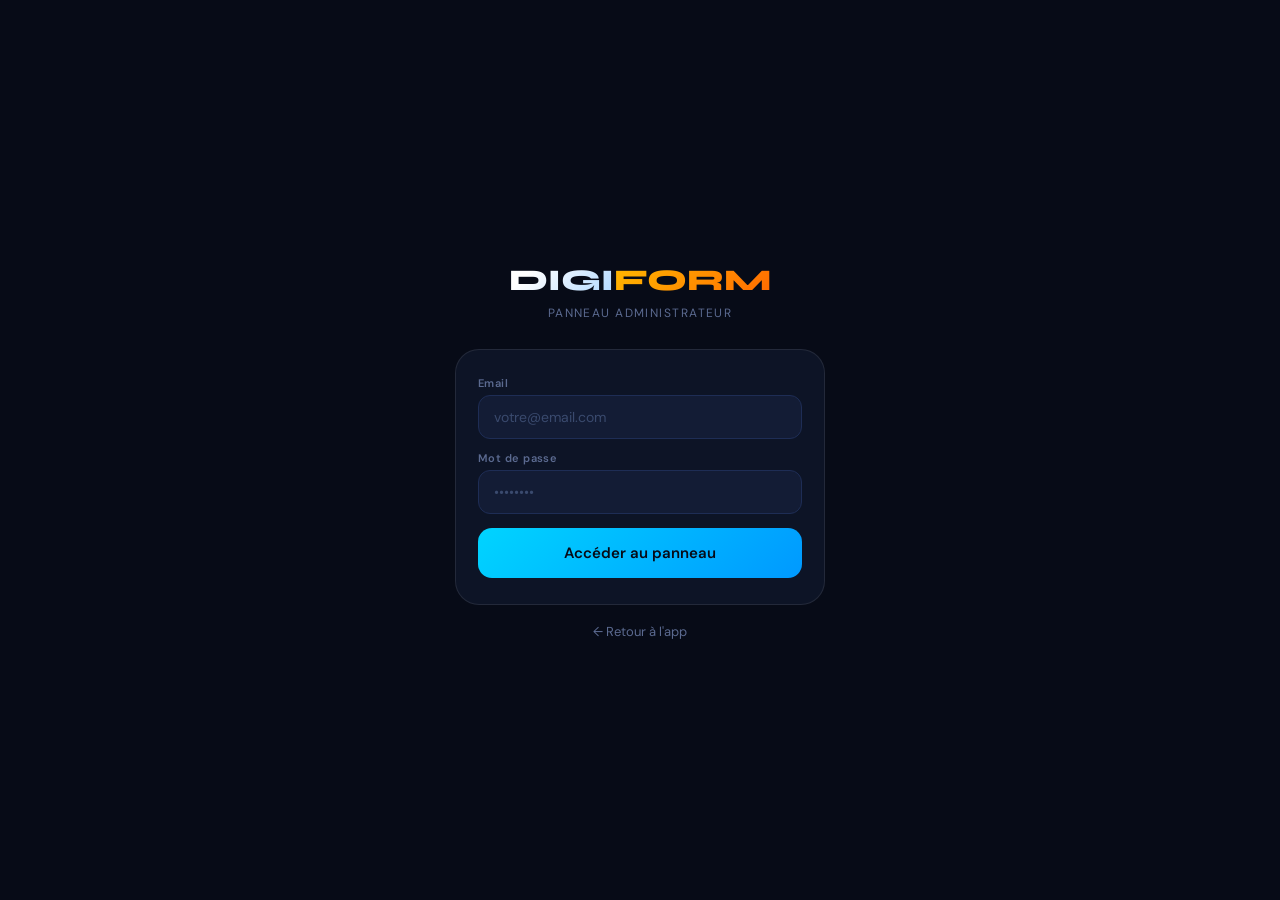
==== commit 5c41594d: "Update admin.html" ====
--- a/admin.html
+++ b/admin.html
@@ -32,10 +32,12 @@
 .inp::placeholder{color:#3A4A6E;}
 textarea.inp{resize:vertical;min-height:80px;}
 select.inp{cursor:pointer;-webkit-appearance:none;}
-.g-c{background:linear-gradient(135deg,#fff 20%,#B0D8FF 100%);-webkit-background-clip:text;-webkit-text-fill-color:transparent;background-clip:text;}
-.g-f{background:linear-gradient(135deg,#FFB800,#FF6A00);-webkit-background-clip:text;-webkit-text-fill-color:transparent;background-clip:text;}
 .lbl{font-size:11px;color:#5B6A90;display:block;margin-bottom:5px;font-weight:600;letter-spacing:.04em;}
 .card{background:#0D1426;border-radius:15px;padding:15px;border:1px solid rgba(255,255,255,.07);margin-bottom:12px;}
+/* LOGO */
+.logo-digi{font-family:'Syne',sans-serif;font-weight:800;line-height:1;background:linear-gradient(135deg,#fff 20%,#B0D8FF 100%);-webkit-background-clip:text;-webkit-text-fill-color:transparent;background-clip:text;}
+.logo-form{font-family:'Syne',sans-serif;font-weight:800;line-height:1;background:linear-gradient(135deg,#FFB800,#FF6A00);-webkit-background-clip:text;-webkit-text-fill-color:transparent;background-clip:text;}
+/* USER EDIT MODAL */
 #user-edit-overlay{position:fixed;inset:0;background:rgba(7,11,23,.88);backdrop-filter:blur(14px);z-index:9000;display:none;align-items:flex-end;justify-content:center;}
 #user-edit-overlay.show{display:flex;animation:dg-ov .25s;}
 #user-edit-modal{width:100%;max-width:430px;background:#0D1426;border-radius:24px 24px 0 0;border:1px solid rgba(255,255,255,.09);border-bottom:none;padding:22px 18px 40px;animation:dg-bt .3s cubic-bezier(.22,1,.36,1);}
@@ -55,7 +57,6 @@
 const TC={livre:'#FFB800',formation:'#FF6B35',logiciel:'#00E5A0',audio:'#B04FFF'};
 const TYPES=[{id:'all',l:'Tout',e:'🌐'},{id:'livre',l:'Livres',e:'📚'},{id:'formation',l:'Formations',e:'🎬'},{id:'logiciel',l:'Logiciels',e:'💻'},{id:'audio',l:'Audio',e:'🎧'}];
 const BUCKETS=['digiform','public','avatars','images','media'];
-
 const S={session:null,profile:null,sub:'add',products:[],allUsers:[],notifs:[],userFilter:'all',sendingNotif:false,saving:false,deleting:null,featured:false,imgUrl:'',imgPreview:'',activeBucket:null};
 
 const tok=()=>S.session?.access_token||ANON;
@@ -64,7 +65,7 @@
     const r=await fetch(`${SB}/rest/v1/${path}`,{...opts,headers:{apikey:ANON,Authorization:`Bearer ${tok()}`,'Content-Type':'application/json',...(['POST','PATCH','PUT'].includes(opts.method)?{Prefer:'return=representation'}:{}),...(opts.headers||{})}});
     let data;try{data=await r.json();}catch{}
     return{ok:r.ok,data,status:r.status};
-  }catch(e){console.error(e);return{ok:false,data:null,status:0};}
+  }catch(e){return{ok:false,data:null,status:0};}
 }
 async function authReq(ep,body){
   try{const r=await fetch(`${SB}/auth/v1/${ep}`,{method:'POST',headers:{'Content-Type':'application/json',apikey:ANON},body:JSON.stringify(body)});return await r.json();}
@@ -81,13 +82,12 @@
   for(const b of BUCKETS){const u=await tryUp(file,b,name);if(u){S.activeBucket=b;return u;}}
   return null;
 }
-
 const tc=t=>TC[t]||'#00D4FF';
 const te=t=>TYPES.find(x=>x.id===t)?.e||'📦';
 const tp=p=>Number(p).toLocaleString('fr-FR');
 const esc=s=>(s||'').replace(/&/g,'&amp;').replace(/</g,'&lt;').replace(/>/g,'&gt;').replace(/"/g,'&quot;');
 const fmtDate=d=>new Date(d).toLocaleDateString('fr-FR',{day:'2-digit',month:'short',year:'numeric',hour:'2-digit',minute:'2-digit'});
-const tLogo=(sz=18)=>`<span style="font-family:'Syne',sans-serif;font-weight:800;font-size:${sz}px;line-height:1;"><span class="g-c">DIGI</span><span class="g-f">FORM</span></span>`;
+const tLogo=(sz=18)=>`<span style="display:inline-flex;align-items:center;"><span class="logo-digi" style="font-size:${sz}px;">DIGI</span><span class="logo-form" style="font-size:${sz}px;">FORM</span></span>`;
 const spin=()=>`<span style="display:inline-block;width:14px;height:14px;border:2px solid rgba(0,0,0,.25);border-top-color:#070B17;border-radius:50%;animation:dg-spin .8s linear infinite;vertical-align:middle;"></span>`;
 const spinW=()=>`<span style="display:inline-block;width:13px;height:13px;border:2px solid rgba(255,255,255,.2);border-top-color:#E8EEFF;border-radius:50%;animation:dg-spin .8s linear infinite;vertical-align:middle;"></span>`;
 
@@ -99,54 +99,54 @@
   el.innerHTML=`<div style="position:fixed;top:68px;left:50%;transform:translateX(-50%);background:${c[type]||c.info};color:#fff;padding:11px 22px;border-radius:20px;z-index:9999;font-weight:700;font-size:13px;box-shadow:0 10px 30px rgba(0,0,0,.6);animation:dg-fin .3s ease;white-space:nowrap;max-width:92vw;text-align:center;">${msg}</div>`;
   _tt=setTimeout(()=>{el.innerHTML='';},3500);
 }
-
 async function loadProducts(){const{ok,data}=await db('products?order=created_at.desc');if(ok&&Array.isArray(data))S.products=data;}
 async function loadUsers(){const{ok,data}=await db('profiles?order=created_at.desc');if(ok&&Array.isArray(data))S.allUsers=data;}
 async function loadNotifs(){const{ok,data}=await db('notifications?order=created_at.desc');if(ok&&Array.isArray(data))S.notifs=data;}
-
 function tEmpty(msg,sub='',emoji='📭'){return`<div style="display:flex;flex-direction:column;align-items:center;padding:48px 24px;gap:13px;text-align:center;"><div style="font-size:50px;animation:dg-fl 3s ease-in-out infinite;">${emoji}</div><div style="font-size:15px;font-weight:600;color:#8899BB;">${esc(msg)}</div>${sub?`<div style="font-size:12px;color:#3A4A6E;line-height:1.6;">${sub}</div>`:''}</div>`;}
-function tShim(n=3,h=64){return`<div style="display:flex;flex-direction:column;gap:9px;">${Array.from({length:n},()=>`<div class="shim" style="height:${h}px;border-radius:13px;"></div>`).join('')}</div>`;}
-
-/* ── LOGIN ── */
+
+/* LOGIN */
 function tLogin(err='',busy=false){
-  return`<div class="page" style="min-height:100vh;display:flex;flex-direction:column;align-items:center;justify-content:center;padding:32px 22px;">
-    <div style="text-align:center;margin-bottom:28px;">${tLogo(30)}<div style="font-size:12px;color:#5B6A90;margin-top:6px;letter-spacing:.12em;">PANNEAU ADMINISTRATEUR</div></div>
+  return`<div class="page" style="min-height:100vh;display:flex;flex-direction:column;align-items:center;justify-content:center;padding:32px 22px;background:#070B17;">
+    <div style="text-align:center;margin-bottom:28px;">
+      <div style="font-size:30px;">${tLogo(30)}</div>
+      <div style="font-size:12px;color:#5B6A90;margin-top:6px;letter-spacing:.12em;text-transform:uppercase;">Panneau Administrateur</div>
+    </div>
     <div style="width:100%;max-width:370px;background:#0D1426;border-radius:24px;padding:26px 22px;border:1px solid rgba(255,255,255,.09);">
       <div style="display:flex;flex-direction:column;gap:12px;">
         <div><label class="lbl">Email</label><input id="l-email" class="inp" type="email" placeholder="votre@email.com" autocomplete="email"></div>
         <div><label class="lbl">Mot de passe</label><input id="l-pwd" class="inp" type="password" placeholder="••••••••"></div>
       </div>
-      ${err?`<div style="margin-top:11px;font-size:12px;color:#FF8080;background:rgba(255,80,80,.08);padding:10px 12px;border-radius:10px;line-height:1.55;text-align:center;">${esc(err)}</div>`:''}
-      <button id="l-submit" class="btn cy" style="width:100%;padding:15px;border-radius:14px;font-size:15px;margin-top:14px;" ${busy?'disabled':''}>${busy?`${spin()} Vérification…`:'🔓 Accéder au panneau'}</button>
-    </div>
-    <a href="digiform.html" style="color:#5B6A90;font-size:13px;text-decoration:none;margin-top:18px;">← Retour à l'app</a>
+      ${err?`<div style="margin-top:11px;font-size:12px;color:#FF8080;background:rgba(255,80,80,.08);padding:10px 12px;border-radius:10px;text-align:center;">${esc(err)}</div>`:''}
+      <button id="l-submit" class="btn cy" style="width:100%;padding:15px;border-radius:14px;font-size:15px;margin-top:14px;" ${busy?'disabled':''}>${busy?`${spin()} Vérification…`:'Accéder au panneau'}</button>
+    </div>
+    <a href="dashboard.html" style="color:#5B6A90;font-size:13px;text-decoration:none;margin-top:18px;">← Retour à l'app</a>
   </div>`;
 }
 
 function tHeader(){
-  return`<div style="background:rgba(7,11,23,.98);border-bottom:1px solid rgba(255,255,255,.07);padding:10px 13px;display:flex;align-items:center;gap:11px;flex-shrink:0;">
-    <a href="digiform.html" style="width:36px;height:36px;border-radius:50%;background:rgba(255,255,255,.08);display:flex;align-items:center;justify-content:center;color:#E8EEFF;font-size:18px;text-decoration:none;flex-shrink:0;">←</a>
+  return`<div style="background:rgba(7,11,23,.98);border-bottom:1px solid rgba(255,255,255,.07);padding:10px 13px;display:flex;align-items:center;gap:11px;flex-shrink:0;position:sticky;top:0;z-index:100;">
+    <a href="dashboard.html" style="width:36px;height:36px;border-radius:50%;background:rgba(255,255,255,.08);display:flex;align-items:center;justify-content:center;color:#E8EEFF;font-size:18px;text-decoration:none;flex-shrink:0;">&#8592;</a>
     <div style="flex:1;min-width:0;">
-      <div>${tLogo(17)}<span style="color:#3A4A6E;font-size:12px;font-family:'DM Sans',sans-serif;margin-left:6px;">Admin</span></div>
+      <div style="display:flex;align-items:center;gap:6px;">${tLogo(17)}<span style="color:#3A4A6E;font-size:12px;font-family:'DM Sans',sans-serif;">Admin</span></div>
       <div style="font-size:10px;color:#00D4FF;margin-top:3px;overflow:hidden;text-overflow:ellipsis;white-space:nowrap;">${esc(S.session?.user?.email||'')}</div>
     </div>
-    <button id="hdr-logout" class="btn rb" style="padding:8px 12px;border-radius:10px;font-size:12px;flex-shrink:0;">🚪 Déco</button>
+    <button id="hdr-logout" class="btn rb" style="padding:8px 12px;border-radius:10px;font-size:12px;flex-shrink:0;">Déco</button>
   </div>`;
 }
 
 function tTabs(){
-  const tabs=[{id:'add',l:'➕ Ajouter'},{id:'list',l:'📋 Produits'},{id:'users',l:'👥 Utilisateurs'},{id:'notifs',l:'🔔 Notifs'},{id:'sql',l:'⚙️ Setup'}];
+  const tabs=[{id:'add',l:'Ajouter'},{id:'list',l:'Produits'},{id:'users',l:'Membres'},{id:'notifs',l:'Notifs'},{id:'sql',l:'Setup'}];
   return`<div style="display:flex;gap:5px;overflow-x:auto;padding:8px 11px;flex-shrink:0;background:rgba(7,11,23,.92);border-bottom:1px solid rgba(255,255,255,.04);">
     ${tabs.map(t=>`<button data-sub="${t.id}" class="btn" style="flex-shrink:0;padding:8px 12px;border-radius:10px;font-size:12px;white-space:nowrap;border:none;${S.sub===t.id?'background:linear-gradient(135deg,#00D4FF,#0099FF);color:#070B17;font-weight:700;':'background:rgba(255,255,255,.06);color:#E8EEFF;'}">${t.l}</button>`).join('')}
   </div>`;
 }
 
-/* ── ADD PRODUCT ── */
+/* ADD PRODUCT */
 function tAddProduct(){
   return`<div class="page" style="display:flex;flex-direction:column;gap:13px;">
     <div id="bucket-alert" style="display:none;background:rgba(255,184,0,.1);border:1px solid rgba(255,184,0,.3);border-radius:12px;padding:13px;font-size:12px;color:#FFB800;line-height:1.8;">
-      ⚠️ <strong>Bucket storage introuvable.</strong> Supabase → Storage → <strong>New bucket</strong> → Nom: digiform → ✅ Public
-      <button id="retry-bucket" class="btn" style="margin-top:8px;padding:7px 14px;border-radius:9px;background:rgba(255,184,0,.15);color:#FFB800;border:1px solid rgba(255,184,0,.3);font-size:12px;display:block;width:100%;">🔄 Réessayer</button>
+      Bucket storage introuvable. Supabase → Storage → New bucket → Nom: digiform → Public
+      <button id="retry-bucket" class="btn" style="margin-top:8px;padding:7px 14px;border-radius:9px;background:rgba(255,184,0,.15);color:#FFB800;border:1px solid rgba(255,184,0,.3);font-size:12px;display:block;width:100%;">Réessayer</button>
     </div>
     <div><label class="lbl">Titre *</label><input id="f-title" class="inp" placeholder="Ex: Python pour débutants"></div>
     <div><label class="lbl">Description</label><textarea id="f-desc" class="inp" placeholder="Description détaillée…"></textarea></div>
@@ -154,15 +154,15 @@
       <div><label class="lbl">Prix (FCFA) *</label><input id="f-price" class="inp" type="number" placeholder="5000"></div>
       <div><label class="lbl">Type *</label>
         <select id="f-type" class="inp">
-          <option value="livre">📚 Livre</option><option value="formation">🎬 Formation</option>
-          <option value="logiciel">💻 Logiciel</option><option value="audio">🎧 Audio</option>
+          <option value="livre">Livre</option><option value="formation">Formation</option>
+          <option value="logiciel">Logiciel</option><option value="audio">Audio</option>
         </select>
       </div>
     </div>
     <div>
       <label class="lbl">Image</label>
-      <div id="img-zone" style="width:100%;height:125px;border-radius:13px;border:2px dashed rgba(255,255,255,.13);background:#131C35;display:flex;flex-direction:column;align-items:center;justify-content:center;cursor:pointer;overflow:hidden;position:relative;transition:border-color .2s;">
-        ${S.imgPreview?`<img src="${esc(S.imgPreview)}" style="position:absolute;inset:0;width:100%;height:100%;object-fit:cover;"><div style="position:absolute;inset:0;background:rgba(7,11,23,.55);display:flex;align-items:center;justify-content:center;"><div style="font-size:13px;color:white;font-weight:600;background:rgba(0,0,0,.5);padding:6px 14px;border-radius:20px;">🔄 Changer</div></div>`:`<div style="font-size:30px;margin-bottom:7px;">📷</div><div style="font-size:13px;color:#5B6A90;font-weight:500;">Cliquez pour uploader</div><div style="font-size:11px;color:#3A4A6E;margin-top:3px;">JPG · PNG · WebP</div>`}
+      <div id="img-zone" style="width:100%;height:125px;border-radius:13px;border:2px dashed rgba(255,255,255,.13);background:#131C35;display:flex;flex-direction:column;align-items:center;justify-content:center;cursor:pointer;overflow:hidden;position:relative;">
+        ${S.imgPreview?`<img src="${esc(S.imgPreview)}" style="position:absolute;inset:0;width:100%;height:100%;object-fit:cover;"><div style="position:absolute;inset:0;background:rgba(7,11,23,.55);display:flex;align-items:center;justify-content:center;"><div style="font-size:13px;color:white;font-weight:600;background:rgba(0,0,0,.5);padding:6px 14px;border-radius:20px;">Changer</div></div>`:`<div style="font-size:30px;margin-bottom:7px;">📷</div><div style="font-size:13px;color:#5B6A90;">Cliquez pour uploader</div><div style="font-size:11px;color:#3A4A6E;margin-top:3px;">JPG · PNG · WebP</div>`}
       </div>
       <input type="file" id="img-file" accept="image/*" style="display:none;">
       <input id="f-imgurl" class="inp" style="margin-top:7px;" placeholder="Ou collez une URL d'image…" value="${esc(S.imgUrl.startsWith('http')?S.imgUrl:'')}">
@@ -173,35 +173,32 @@
       <div id="feat-tog" style="width:44px;height:24px;border-radius:12px;background:${S.featured?'linear-gradient(135deg,#00D4FF,#0099FF)':'#1E2D55'};position:relative;transition:background .22s;flex-shrink:0;">
         <div style="position:absolute;top:2px;left:${S.featured?22:2}px;width:20px;height:20px;border-radius:50%;background:white;transition:left .22s;box-shadow:0 2px 6px rgba(0,0,0,.35);"></div>
       </div>
-      <span style="font-size:13px;font-weight:500;color:#E8EEFF;">🔥 Mettre en vedette (bannière accueil)</span>
+      <span style="font-size:13px;font-weight:500;color:#E8EEFF;">Mettre en vedette (bannière accueil)</span>
     </div>
     <button id="f-save" class="btn cy" style="padding:15px;border-radius:13px;font-size:15px;margin-top:4px;" ${S.saving?'disabled':''}>
-      ${S.saving?`${spin()} Publication…`:'✅ Publier le produit'}
+      ${S.saving?`${spin()} Publication…`:'Publier le produit'}
     </button>
   </div>`;
 }
 
-/* ── PRODUCTS LIST ── */
+/* PRODUCTS LIST */
 function tProductsList(){
-  if(!S.products.length)return tEmpty('Aucun produit publié','Ajoutez des produits via ➕','📭');
+  if(!S.products.length)return tEmpty('Aucun produit publié','Ajoutez des produits via Ajouter','📭');
   return`<div class="page" style="display:flex;flex-direction:column;gap:9px;">
     <div style="font-size:12px;color:#5B6A90;margin-bottom:4px;">${S.products.length} produit(s)</div>
-    ${S.products.map(p=>{
-      const c=tc(p.type);
-      return`<div style="background:#0D1426;border-radius:13px;padding:12px;border:1px solid rgba(255,255,255,.06);display:flex;gap:11px;align-items:center;">
+    ${S.products.map(p=>{const c=tc(p.type);return`<div style="background:#0D1426;border-radius:13px;padding:12px;border:1px solid rgba(255,255,255,.06);display:flex;gap:11px;align-items:center;">
         <div style="width:52px;height:52px;border-radius:10px;flex-shrink:0;${p.image_url?`background:url(${esc(p.image_url)}) center/cover;`:`background:${c}18;`}display:flex;align-items:center;justify-content:center;font-size:22px;">${!p.image_url?te(p.type):''}</div>
         <div style="flex:1;min-width:0;">
           <div style="font-size:13px;font-weight:700;color:#E8EEFF;overflow:hidden;text-overflow:ellipsis;white-space:nowrap;">${esc(p.title)}</div>
           <div style="font-size:12px;color:#FFB800;font-weight:600;margin-top:2px;">${tp(p.price)} FCFA</div>
-          <div style="font-size:10px;color:${c};margin-top:2px;">${te(p.type)} ${esc(p.type||'')}${p.featured?' · 🔥':''}</div>
+          <div style="font-size:10px;color:${c};margin-top:2px;">${te(p.type)} ${esc(p.type||'')}${p.featured?' · Vedette':''}</div>
         </div>
         <button data-del="${p.id}" class="btn rb" style="padding:8px 11px;border-radius:9px;font-size:14px;flex-shrink:0;" ${S.deleting===p.id?'disabled':''}>${S.deleting===p.id?spinW():'🗑️'}</button>
-      </div>`;
-    }).join('')}
-  </div>`;
-}
-
-/* ── USERS ── */
+      </div>`;}).join('')}
+  </div>`;
+}
+
+/* USERS */
 function tUsers(){
   const admins=S.allUsers.filter(u=>u.is_admin).length;
   const q=(document.getElementById('user-search-inp')?.value||'').toLowerCase();
@@ -211,40 +208,20 @@
     return mq&&mf;
   });
   return`<div class="page" style="display:flex;flex-direction:column;gap:11px;">
-    <!-- Stats -->
     <div style="display:grid;grid-template-columns:1fr 1fr 1fr;gap:9px;">
-      <div style="background:#0D1426;border-radius:12px;padding:12px 8px;border:1px solid rgba(255,255,255,.07);text-align:center;">
-        <div style="font-size:22px;font-weight:800;font-family:'Syne',sans-serif;">${S.allUsers.length}</div>
-        <div style="font-size:10px;color:#5B6A90;margin-top:2px;">Total</div>
-      </div>
-      <div style="background:#0D1426;border-radius:12px;padding:12px 8px;border:1px solid rgba(0,212,255,.2);text-align:center;">
-        <div style="font-size:22px;font-weight:800;font-family:'Syne',sans-serif;color:#00D4FF;">${admins}</div>
-        <div style="font-size:10px;color:#5B6A90;margin-top:2px;">Admins</div>
-      </div>
-      <div style="background:#0D1426;border-radius:12px;padding:12px 8px;border:1px solid rgba(0,229,160,.2);text-align:center;">
-        <div style="font-size:22px;font-weight:800;font-family:'Syne',sans-serif;color:#00E5A0;">${S.allUsers.length-admins}</div>
-        <div style="font-size:10px;color:#5B6A90;margin-top:2px;">Membres</div>
-      </div>
-    </div>
-    <!-- Recherche -->
-    <div style="position:relative;">
-      <span style="position:absolute;left:13px;top:50%;transform:translateY(-50%);font-size:14px;pointer-events:none;">🔍</span>
-      <input id="user-search-inp" class="inp" style="padding-left:38px;" placeholder="Nom, email, téléphone…" oninput="filterAndRender()">
-    </div>
-    <!-- Filtres -->
+      <div style="background:#0D1426;border-radius:12px;padding:12px 8px;border:1px solid rgba(255,255,255,.07);text-align:center;"><div style="font-size:22px;font-weight:800;font-family:'Syne',sans-serif;">${S.allUsers.length}</div><div style="font-size:10px;color:#5B6A90;margin-top:2px;">Total</div></div>
+      <div style="background:#0D1426;border-radius:12px;padding:12px 8px;border:1px solid rgba(0,212,255,.2);text-align:center;"><div style="font-size:22px;font-weight:800;font-family:'Syne',sans-serif;color:#00D4FF;">${admins}</div><div style="font-size:10px;color:#5B6A90;margin-top:2px;">Admins</div></div>
+      <div style="background:#0D1426;border-radius:12px;padding:12px 8px;border:1px solid rgba(0,229,160,.2);text-align:center;"><div style="font-size:22px;font-weight:800;font-family:'Syne',sans-serif;color:#00E5A0;">${S.allUsers.length-admins}</div><div style="font-size:10px;color:#5B6A90;margin-top:2px;">Membres</div></div>
+    </div>
+    <div style="position:relative;"><span style="position:absolute;left:13px;top:50%;transform:translateY(-50%);font-size:14px;pointer-events:none;">🔍</span><input id="user-search-inp" class="inp" style="padding-left:38px;" placeholder="Nom, email, téléphone…" oninput="filterAndRender()"></div>
     <div style="display:flex;gap:7px;">
       ${[['all','Tous','#00D4FF','rgba(0,212,255,.15)','rgba(0,212,255,.3)'],['admin','Admins','#00E5A0','rgba(0,229,160,.15)','rgba(0,229,160,.3)'],['user','Membres','#FFB800','rgba(255,184,0,.15)','rgba(255,184,0,.3)']].map(([f,l,c,bg,bd])=>`
         <button onclick="setUF('${f}')" class="btn" style="flex:1;padding:8px 0;border-radius:10px;font-size:12px;border:none;${S.userFilter===f?`background:${bg};color:${c};border:1px solid ${bd}!important;font-weight:700;`:'background:rgba(255,255,255,.05);color:#5B6A90;'}">${l}</button>`).join('')}
     </div>
-    <!-- Promouvoir -->
     <div class="card" style="border:1px solid rgba(0,212,255,.15);">
-      <div style="font-size:12px;font-weight:700;color:#E8EEFF;margin-bottom:9px;">➕ Promouvoir un utilisateur admin</div>
-      <div style="display:flex;gap:8px;">
-        <input id="promote-inp" class="inp" type="email" placeholder="email@exemple.com" style="flex:1;padding:10px 13px;font-size:13px;">
-        <button id="promote-btn" class="btn cy" style="padding:10px 14px;border-radius:11px;font-size:13px;flex-shrink:0;">✅</button>
-      </div>
-    </div>
-    <!-- Liste -->
+      <div style="font-size:12px;font-weight:700;color:#E8EEFF;margin-bottom:9px;">Promouvoir un utilisateur admin</div>
+      <div style="display:flex;gap:8px;"><input id="promote-inp" class="inp" type="email" placeholder="email@exemple.com" style="flex:1;padding:10px 13px;font-size:13px;"><button id="promote-btn" class="btn cy" style="padding:10px 14px;border-radius:11px;font-size:13px;flex-shrink:0;">OK</button></div>
+    </div>
     <div style="font-size:12px;color:#5B6A90;">${filtered.length} résultat(s)</div>
     ${filtered.length===0?tEmpty('Aucun résultat','','🔎'):filtered.map(u=>{
       const ini=(u.full_name||u.email||'?').charAt(0).toUpperCase();
@@ -252,53 +229,45 @@
       return`<div style="background:#0D1426;border-radius:14px;padding:12px;border:1px solid ${u.is_admin?'rgba(0,212,255,.2)':'rgba(255,255,255,.06)'};display:flex;gap:11px;align-items:center;">
         <div style="width:44px;height:44px;border-radius:50%;background:${u.is_admin?'linear-gradient(135deg,#00D4FF,#0099FF)':'linear-gradient(135deg,#1E2D55,#0D1A3A)'};border:2px solid ${u.is_admin?'rgba(0,212,255,.4)':'rgba(255,255,255,.08)'};display:flex;align-items:center;justify-content:center;font-size:18px;font-weight:800;color:${u.is_admin?'#070B17':'#00D4FF'};font-family:'Syne',sans-serif;flex-shrink:0;">${ini}</div>
         <div style="flex:1;min-width:0;">
-          <div style="display:flex;align-items:center;gap:6px;margin-bottom:2px;">
-            <span style="font-size:13px;font-weight:700;color:#E8EEFF;overflow:hidden;text-overflow:ellipsis;white-space:nowrap;">${esc(u.full_name||'Sans nom')}</span>
-            ${u.is_admin?'<span style="font-size:9px;font-weight:800;color:#00D4FF;background:rgba(0,212,255,.12);padding:2px 6px;border-radius:5px;flex-shrink:0;">ADMIN</span>':''}
-          </div>
+          <div style="display:flex;align-items:center;gap:6px;margin-bottom:2px;"><span style="font-size:13px;font-weight:700;color:#E8EEFF;overflow:hidden;text-overflow:ellipsis;white-space:nowrap;">${esc(u.full_name||'Sans nom')}</span>${u.is_admin?'<span style="font-size:9px;font-weight:800;color:#00D4FF;background:rgba(0,212,255,.12);padding:2px 6px;border-radius:5px;flex-shrink:0;">ADMIN</span>':''}</div>
           <div style="font-size:11px;color:#5B6A90;overflow:hidden;text-overflow:ellipsis;white-space:nowrap;">${esc(u.email||'')}</div>
-          <div style="font-size:10px;color:#3A4A6E;margin-top:2px;">${u.phone?'📱 '+esc(u.phone)+' · ':''}📅 ${since}</div>
+          <div style="font-size:10px;color:#3A4A6E;margin-top:2px;">${u.phone?'📱 '+esc(u.phone)+' · ':''}${u.profession?esc(u.profession)+' · ':''}📅 ${since}</div>
         </div>
         <div style="display:flex;flex-direction:column;gap:5px;flex-shrink:0;">
           <button data-edit="${u.id}" class="btn" style="padding:6px 10px;border-radius:8px;font-size:12px;background:rgba(255,255,255,.07);color:#E8EEFF;border:1px solid rgba(255,255,255,.1);">✏️</button>
-          <button data-toggle="${u.id}" data-is="${u.is_admin?1:0}" class="btn" style="padding:6px 10px;border-radius:8px;font-size:11px;background:${u.is_admin?'rgba(255,80,80,.1)':'rgba(0,212,255,.1)'};color:${u.is_admin?'#FF5050':'#00D4FF'};border:1px solid ${u.is_admin?'rgba(255,80,80,.22)':'rgba(0,212,255,.22)'};">${u.is_admin?'−Adm':'+Adm'}</button>
+          <button data-toggle="${u.id}" data-is="${u.is_admin?1:0}" class="btn" style="padding:6px 10px;border-radius:8px;font-size:11px;background:${u.is_admin?'rgba(255,80,80,.1)':'rgba(0,212,255,.1)'};color:${u.is_admin?'#FF5050':'#00D4FF'};border:1px solid ${u.is_admin?'rgba(255,80,80,.22)':'rgba(0,212,255,.22)'};">${u.is_admin?'-Adm':'+Adm'}</button>
         </div>
-      </div>`;
-    }).join('')}
-  </div>`;
-}
-
-/* ── NOTIFS ── */
+      </div>`;}).join('')}
+  </div>`;
+}
+
+/* NOTIFS */
 function tNotifs(){
   return`<div class="page" style="display:flex;flex-direction:column;gap:14px;">
     <div class="card" style="border:1px solid rgba(0,212,255,.12);">
-      <div style="font-size:14px;font-weight:700;color:#E8EEFF;margin-bottom:13px;">📣 Envoyer à tous les utilisateurs</div>
+      <div style="font-size:14px;font-weight:700;color:#E8EEFF;margin-bottom:13px;">Envoyer à tous les membres</div>
       <div style="display:flex;flex-direction:column;gap:10px;">
         <div><label class="lbl">Titre *</label><input id="n-title" class="inp" placeholder="Ex: Nouvelle formation disponible !"></div>
         <div><label class="lbl">Message *</label><textarea id="n-body" class="inp" placeholder="Contenu de la notification…"></textarea></div>
-        <button id="n-send" class="btn cy" style="padding:13px;border-radius:11px;font-size:14px;">📣 Envoyer à tous</button>
+        <button id="n-send" class="btn cy" style="padding:13px;border-radius:11px;font-size:14px;">Envoyer à tous</button>
         <div id="n-status" style="display:none;font-size:12px;text-align:center;padding:9px;border-radius:10px;"></div>
       </div>
     </div>
     <div style="font-size:13px;font-weight:700;color:#5B6A90;" id="notif-hist-lbl">Historique (${S.notifs.length})</div>
-    ${S.notifs.length===0?tEmpty('Aucune notification envoyée','','🔕'):S.notifs.map(n=>`
-      <div class="card">
-        <div style="font-size:13px;font-weight:700;color:#E8EEFF;margin-bottom:4px;">${esc(n.title)}</div>
-        <div style="font-size:12px;color:#8899BB;line-height:1.65;margin-bottom:6px;">${esc(n.body)}</div>
-        <div style="font-size:10px;color:#3A4A6E;">${fmtDate(n.created_at)}</div>
-      </div>`).join('')}
-  </div>`;
-}
-
-/* ── SQL ── */
-const SQL=`-- ================================================
---  DIGIFORM — SQL COMPLET + FIX
---  Supabase > SQL Editor > Exécuter
--- ================================================
+    ${S.notifs.length===0?tEmpty('Aucune notification envoyée','','🔕'):S.notifs.map(n=>`<div class="card"><div style="font-size:13px;font-weight:700;color:#E8EEFF;margin-bottom:4px;">${esc(n.title)}</div><div style="font-size:12px;color:#8899BB;line-height:1.65;margin-bottom:6px;">${esc(n.body)}</div><div style="font-size:10px;color:#3A4A6E;">${fmtDate(n.created_at)}</div></div>`).join('')}
+  </div>`;
+}
+
+/* SQL */
+const SQL_SETUP=`-- DIGIFORM SQL SETUP
+-- Supabase > SQL Editor > Exécuter
+
 CREATE TABLE IF NOT EXISTS public.profiles (
   id UUID REFERENCES auth.users(id) ON DELETE CASCADE PRIMARY KEY,
   email TEXT DEFAULT '', full_name TEXT DEFAULT '',
-  phone TEXT DEFAULT '', is_admin BOOLEAN DEFAULT false,
+  phone TEXT DEFAULT '', profession TEXT DEFAULT '',
+  show_in_network BOOLEAN DEFAULT true,
+  is_admin BOOLEAN DEFAULT false,
   created_at TIMESTAMPTZ DEFAULT NOW(), updated_at TIMESTAMPTZ DEFAULT NOW()
 );
 CREATE TABLE IF NOT EXISTS public.products (
@@ -321,31 +290,30 @@
   read_at TIMESTAMPTZ DEFAULT NOW(),
   UNIQUE(user_id, notification_id)
 );
--- ✅ FIX "Erreur mise à jour" + notifications + gestion users
-ALTER TABLE public.profiles           DISABLE ROW LEVEL SECURITY;
-ALTER TABLE public.products           DISABLE ROW LEVEL SECURITY;
-ALTER TABLE public.notifications      DISABLE ROW LEVEL SECURITY;
+ALTER TABLE public.profiles DISABLE ROW LEVEL SECURITY;
+ALTER TABLE public.products DISABLE ROW LEVEL SECURITY;
+ALTER TABLE public.notifications DISABLE ROW LEVEL SECURITY;
 ALTER TABLE public.notification_reads DISABLE ROW LEVEL SECURITY;
-GRANT ALL ON public.profiles           TO anon, authenticated;
-GRANT ALL ON public.products           TO anon, authenticated;
-GRANT ALL ON public.notifications      TO anon, authenticated;
+GRANT ALL ON public.profiles TO anon, authenticated;
+GRANT ALL ON public.products TO anon, authenticated;
+GRANT ALL ON public.notifications TO anon, authenticated;
 GRANT ALL ON public.notification_reads TO anon, authenticated;
 CREATE OR REPLACE FUNCTION public.handle_new_user()
 RETURNS TRIGGER LANGUAGE plpgsql SECURITY DEFINER AS $$
 BEGIN
-  INSERT INTO public.profiles (id, email, full_name)
-  VALUES (NEW.id, NEW.email, COALESCE(NEW.raw_user_meta_data->>'full_name',''))
+  INSERT INTO public.profiles (id, email, full_name, phone, profession, show_in_network)
+  VALUES (NEW.id, NEW.email,
+    COALESCE(NEW.raw_user_meta_data->>'full_name',''),
+    COALESCE(NEW.raw_user_meta_data->>'phone',''),
+    COALESCE(NEW.raw_user_meta_data->>'profession',''),
+    COALESCE((NEW.raw_user_meta_data->>'show_in_network')::boolean, true))
   ON CONFLICT (id) DO UPDATE SET email = EXCLUDED.email;
   RETURN NEW;
-END;
-$$;
+END;$$;
 DROP TRIGGER IF EXISTS on_auth_user_created ON auth.users;
-CREATE TRIGGER on_auth_user_created
-  AFTER INSERT ON auth.users FOR EACH ROW
-  EXECUTE PROCEDURE public.handle_new_user();
+CREATE TRIGGER on_auth_user_created AFTER INSERT ON auth.users FOR EACH ROW EXECUTE PROCEDURE public.handle_new_user();
 INSERT INTO storage.buckets (id,name,public,file_size_limit,allowed_mime_types)
-VALUES ('digiform','digiform',true,5242880,
-  ARRAY['image/jpeg','image/png','image/webp','image/gif','image/svg+xml'])
+VALUES ('digiform','digiform',true,5242880,ARRAY['image/jpeg','image/png','image/webp','image/gif','image/svg+xml'])
 ON CONFLICT (id) DO UPDATE SET public=true;
 DROP POLICY IF EXISTS "storage_select" ON storage.objects;
 DROP POLICY IF EXISTS "storage_insert" ON storage.objects;
@@ -353,31 +321,30 @@
 CREATE POLICY "storage_select" ON storage.objects FOR SELECT USING (bucket_id='digiform');
 CREATE POLICY "storage_insert" ON storage.objects FOR INSERT WITH CHECK (bucket_id='digiform');
 CREATE POLICY "storage_delete" ON storage.objects FOR DELETE USING (bucket_id='digiform');
--- DEVENIR ADMIN :
--- UPDATE public.profiles SET is_admin=true WHERE email='votre@email.com';`;
+-- DEVENIR ADMIN : UPDATE public.profiles SET is_admin=true WHERE email='votre@email.com';`;
 
 function tSql(){
   return`<div class="page" style="display:flex;flex-direction:column;gap:14px;">
     <div class="card" style="border:1px solid rgba(0,212,255,.15);">
-      <div style="font-size:14px;font-weight:700;color:#E8EEFF;margin-bottom:12px;">🔧 Configuration</div>
+      <div style="font-size:14px;font-weight:700;color:#E8EEFF;margin-bottom:12px;">Configuration Supabase</div>
       <div style="font-size:13px;color:#8899BB;line-height:2.3;">
         <strong style="color:#00D4FF;">1.</strong> SQL Editor → Copier → Exécuter<br>
         <strong style="color:#FFB800;">2.</strong> S'inscrire sur l'app<br>
-        <strong style="color:#FFB800;">3.</strong> Exécuter UPDATE admin<br>
-        <strong style="color:#00E5A0;">4.</strong> Recharger → ✅
+        <strong style="color:#FFB800;">3.</strong> UPDATE admin (email)<br>
+        <strong style="color:#00E5A0;">4.</strong> Recharger → OK
       </div>
     </div>
     <div style="background:#0D1426;border-radius:14px;overflow:hidden;border:1px solid #1E2D55;">
       <div style="padding:10px 13px;background:#131C35;display:flex;justify-content:space-between;align-items:center;border-bottom:1px solid rgba(255,255,255,.06);">
         <span style="font-size:11px;color:#5B6A90;font-family:monospace;">SQL Complet</span>
-        <button id="copy-sql" class="btn cy" style="padding:6px 13px;border-radius:8px;font-size:12px;">📋 Copier</button>
-      </div>
-      <pre style="padding:13px;font-size:10px;color:#8899BB;overflow:auto;line-height:1.9;font-family:monospace;margin:0;max-height:360px;white-space:pre-wrap;">${esc(SQL)}</pre>
-    </div>
-  </div>`;
-}
-
-/* ── RENDER ── */
+        <button id="copy-sql" class="btn cy" style="padding:6px 13px;border-radius:8px;font-size:12px;">Copier</button>
+      </div>
+      <pre style="padding:13px;font-size:10px;color:#8899BB;overflow:auto;line-height:1.9;font-family:monospace;margin:0;max-height:360px;white-space:pre-wrap;">${esc(SQL_SETUP)}</pre>
+    </div>
+  </div>`;
+}
+
+/* RENDER */
 function renderView(){
   const el=document.getElementById('view');if(!el)return;
   if(!S.session){el.innerHTML=tLogin();bindLogin();return;}
@@ -404,7 +371,7 @@
 }
 function filterAndRender(){renderContent();}
 
-/* ── BIND LOGIN ── */
+/* BIND LOGIN */
 function bindLogin(){
   const go=async()=>{
     const email=(document.getElementById('l-email')?.value||'').trim();
@@ -418,7 +385,7 @@
       const{ok,data}=await db(`profiles?id=eq.${S.session.user.id}`);
       if(ok&&Array.isArray(data)&&data[0]){
         S.profile=data[0];
-        if(!S.profile.is_admin){S.session=null;localStorage.removeItem('dg_adm_sess');rerender('❌ Accès refusé — ce compte n\'est pas administrateur');return;}
+        if(!S.profile.is_admin){S.session=null;localStorage.removeItem('dg_adm_sess');rerender('Accès refusé — ce compte n\'est pas administrateur');return;}
       }
       await Promise.all([loadProducts(),loadUsers(),loadNotifs()]);
       renderView();
@@ -433,154 +400,107 @@
   document.getElementById('l-pwd')?.addEventListener('keydown',e=>{if(e.key==='Enter')go();});
 }
 
-/* ── BIND PANEL ── */
+/* BIND PANEL */
 function bindPanel(){
   document.getElementById('hdr-logout')?.addEventListener('click',()=>{
     S.session=null;S.profile=null;S.activeBucket=null;localStorage.removeItem('dg_adm_sess');renderView();
   });
   document.querySelectorAll('[data-sub]').forEach(el=>el.addEventListener('click',async()=>{
     S.sub=el.dataset.sub;
-    if(S.sub==='users'){await loadUsers();}
-    if(S.sub==='notifs'){await loadNotifs();}
+    if(S.sub==='users')await loadUsers();
+    if(S.sub==='notifs')await loadNotifs();
     renderContent();
   }));
   bindContent();
 }
 
-/* ── BIND CONTENT ── */
+/* BIND CONTENT */
 function bindContent(){
-
   /* ADD */
   if(S.sub==='add'){
     document.getElementById('img-zone')?.addEventListener('click',()=>document.getElementById('img-file')?.click());
     document.getElementById('img-file')?.addEventListener('change',async e=>{
       const file=e.target.files?.[0];if(!file)return;
       const reader=new FileReader();
-      reader.onload=ev=>{
-        S.imgPreview=ev.target.result;
-        const iz=document.getElementById('img-zone');if(!iz)return;
-        iz.innerHTML=`<img src="${ev.target.result}" style="position:absolute;inset:0;width:100%;height:100%;object-fit:cover;"><div style="position:absolute;inset:0;background:rgba(7,11,23,.55);display:flex;align-items:center;justify-content:center;"><div style="font-size:13px;color:white;font-weight:600;background:rgba(0,0,0,.5);padding:6px 14px;border-radius:20px;">⏳ Upload…</div></div>`;
-      };
+      reader.onload=ev=>{S.imgPreview=ev.target.result;const iz=document.getElementById('img-zone');if(!iz)return;iz.innerHTML=`<img src="${ev.target.result}" style="position:absolute;inset:0;width:100%;height:100%;object-fit:cover;"><div style="position:absolute;inset:0;background:rgba(7,11,23,.55);display:flex;align-items:center;justify-content:center;"><div style="font-size:13px;color:white;font-weight:600;background:rgba(0,0,0,.5);padding:6px 14px;border-radius:20px;">Upload…</div></div>`;};
       reader.readAsDataURL(file);
       const url=await uploadImg(file);
       const iz=document.getElementById('img-zone');
-      if(url){
-        S.imgUrl=url;S.imgPreview=url;
-        const inp=document.getElementById('f-imgurl');if(inp)inp.value=url;
-        if(iz)iz.innerHTML=`<img src="${url}" style="position:absolute;inset:0;width:100%;height:100%;object-fit:cover;"><div style="position:absolute;inset:0;background:rgba(7,11,23,.55);display:flex;align-items:center;justify-content:center;"><div style="font-size:13px;color:white;font-weight:600;background:rgba(0,0,0,.5);padding:6px 14px;border-radius:20px;">✅ Cliquer pour changer</div></div>`;
-        showToast('✅ Image uploadée !');
-        const al=document.getElementById('bucket-alert');if(al)al.style.display='none';
-      } else {
-        S.imgPreview='';S.imgUrl='';
-        if(iz)iz.innerHTML=`<div style="font-size:30px;margin-bottom:7px;">❌</div><div style="font-size:13px;color:#FF5050;font-weight:600;">Upload échoué</div><div style="font-size:11px;color:#3A4A6E;margin-top:3px;">Voir ⚙️ Setup</div>`;
-        showToast('❌ Upload échoué — voir ⚙️ Setup','error');
-        const al=document.getElementById('bucket-alert');if(al)al.style.display='block';
-      }
+      if(url){S.imgUrl=url;S.imgPreview=url;const inp=document.getElementById('f-imgurl');if(inp)inp.value=url;if(iz)iz.innerHTML=`<img src="${url}" style="position:absolute;inset:0;width:100%;height:100%;object-fit:cover;"><div style="position:absolute;inset:0;background:rgba(7,11,23,.55);display:flex;align-items:center;justify-content:center;"><div style="font-size:13px;color:white;font-weight:600;background:rgba(0,0,0,.5);padding:6px 14px;border-radius:20px;">Changer</div></div>`;showToast('Image uploadée !');const al=document.getElementById('bucket-alert');if(al)al.style.display='none';}
+      else{S.imgPreview='';S.imgUrl='';if(iz)iz.innerHTML=`<div style="font-size:30px;margin-bottom:7px;">❌</div><div style="font-size:13px;color:#FF5050;font-weight:600;">Upload échoué</div>`;showToast('Upload échoué — voir Setup','error');const al=document.getElementById('bucket-alert');if(al)al.style.display='block';}
     });
     document.getElementById('retry-bucket')?.addEventListener('click',()=>{S.activeBucket=null;document.getElementById('img-file')?.click();});
     document.getElementById('f-imgurl')?.addEventListener('input',e=>{S.imgUrl=e.target.value;S.imgPreview=e.target.value;});
     document.getElementById('feat-row')?.addEventListener('click',()=>{
-      S.featured=!S.featured;
-      const tog=document.getElementById('feat-tog');if(!tog)return;
+      S.featured=!S.featured;const tog=document.getElementById('feat-tog');if(!tog)return;
       tog.style.background=S.featured?'linear-gradient(135deg,#00D4FF,#0099FF)':'#1E2D55';
       tog.firstElementChild.style.left=S.featured?'22px':'2px';
     });
     document.getElementById('f-save')?.addEventListener('click',async()=>{
-      const title=(document.getElementById('f-title')?.value||'').trim();
-      const price=document.getElementById('f-price')?.value||'';
-      if(!title||!price){showToast('⚠️ Titre et prix requis','error');return;}
-      const btn=document.getElementById('f-save');S.saving=true;
-      if(btn){btn.disabled=true;btn.innerHTML=`${spin()} Publication…`;}
+      const title=(document.getElementById('f-title')?.value||'').trim();const price=document.getElementById('f-price')?.value||'';
+      if(!title||!price){showToast('Titre et prix requis','error');return;}
+      const btn=document.getElementById('f-save');S.saving=true;if(btn){btn.disabled=true;btn.innerHTML=`${spin()} Publication…`;}
       const payload={title,description:(document.getElementById('f-desc')?.value||'').trim(),price:Number(price),type:document.getElementById('f-type')?.value||'livre',image_url:S.imgUrl||(document.getElementById('f-imgurl')?.value||'').trim(),whatsapp_number:(document.getElementById('f-wa')?.value||'').trim(),featured:S.featured};
       const{ok,status}=await db('products',{method:'POST',body:JSON.stringify(payload)});
       S.saving=false;
-      if(ok){S.imgUrl='';S.imgPreview='';S.featured=false;await loadProducts();showToast('✅ Produit publié !');renderContent();}
-      else{showToast(`❌ Erreur ${status} — voir ⚙️ Setup`,'error');if(btn){btn.disabled=false;btn.textContent='✅ Publier le produit';}}
+      if(ok){S.imgUrl='';S.imgPreview='';S.featured=false;await loadProducts();showToast('Produit publié !');renderContent();}
+      else{showToast(`Erreur ${status} — voir Setup`,'error');if(btn){btn.disabled=false;btn.textContent='Publier le produit';}}
     });
   }
-
   /* LIST */
   if(S.sub==='list'){
     document.querySelectorAll('[data-del]').forEach(el=>el.addEventListener('click',async()=>{
       const id=el.dataset.del;S.deleting=id;el.disabled=true;el.innerHTML=spinW();
-      const{ok}=await db(`products?id=eq.${id}`,{method:'DELETE'});
-      S.deleting=null;
-      if(ok){await loadProducts();showToast('🗑️ Produit supprimé');renderContent();}
-      else{showToast('❌ Erreur suppression','error');el.disabled=false;el.textContent='🗑️';}
+      const{ok}=await db(`products?id=eq.${id}`,{method:'DELETE'});S.deleting=null;
+      if(ok){await loadProducts();showToast('Produit supprimé');renderContent();}
+      else{showToast('Erreur suppression','error');el.disabled=false;el.textContent='🗑️';}
     }));
   }
-
   /* USERS */
   if(S.sub==='users'){
-    // Filtres
-    document.querySelectorAll('[onclick^="setUF"]').forEach(()=>{});
     window.setUF=f=>{S.userFilter=f;renderContent();};
-    // Promouvoir
     document.getElementById('promote-btn')?.addEventListener('click',async()=>{
-      const email=(document.getElementById('promote-inp')?.value||'').trim().toLowerCase();
-      if(!email){showToast('⚠️ Email requis','error');return;}
+      const email=(document.getElementById('promote-inp')?.value||'').trim().toLowerCase();if(!email){showToast('Email requis','error');return;}
       const btn=document.getElementById('promote-btn');btn.disabled=true;btn.innerHTML=spin();
       const{ok,data}=await db(`profiles?email=eq.${encodeURIComponent(email)}`);
       if(ok&&Array.isArray(data)&&data[0]){
-        if(data[0].is_admin){showToast('ℹ️ Déjà admin','warning');}
-        else{
-          const r=await db(`profiles?id=eq.${data[0].id}`,{method:'PATCH',body:JSON.stringify({is_admin:true})});
-          if(r.ok){const inp=document.getElementById('promote-inp');if(inp)inp.value='';await loadUsers();showToast(`✅ ${email} est maintenant admin !`);btn.disabled=false;btn.textContent='✅';renderContent();return;}
-          else showToast(`❌ Erreur ${r.status} — exécutez le SQL dans ⚙️ Setup`,'error');
-        }
-      }else showToast(`❌ Aucun compte pour ${email}`,'error');
-      btn.disabled=false;btn.textContent='✅';
+        if(data[0].is_admin){showToast('Déjà admin','warning');}
+        else{const r=await db(`profiles?id=eq.${data[0].id}`,{method:'PATCH',body:JSON.stringify({is_admin:true})});if(r.ok){const inp=document.getElementById('promote-inp');if(inp)inp.value='';await loadUsers();showToast(`${email} est maintenant admin !`);btn.disabled=false;btn.textContent='OK';renderContent();return;}else showToast(`Erreur ${r.status}`);}
+      }else showToast(`Aucun compte pour ${email}`,'error');
+      btn.disabled=false;btn.textContent='OK';
     });
-    // Toggle admin
     document.querySelectorAll('[data-toggle]').forEach(el=>el.addEventListener('click',async()=>{
-      const uid=el.dataset.toggle;const isAdmin=el.dataset.is==='1';
-      el.disabled=true;el.innerHTML=spinW();
+      const uid=el.dataset.toggle;const isAdmin=el.dataset.is==='1';el.disabled=true;el.innerHTML=spinW();
       const{ok,status}=await db(`profiles?id=eq.${uid}`,{method:'PATCH',body:JSON.stringify({is_admin:!isAdmin})});
-      if(ok){const u=S.allUsers.find(x=>x.id===uid);if(u)u.is_admin=!isAdmin;showToast('✅ Rôle mis à jour');renderContent();}
-      else{showToast(`❌ Erreur ${status} — SQL Fix dans ⚙️ Setup`,'error');el.disabled=false;el.textContent=isAdmin?'−Adm':'+Adm';}
+      if(ok){const u=S.allUsers.find(x=>x.id===uid);if(u)u.is_admin=!isAdmin;showToast('Rôle mis à jour');renderContent();}
+      else{showToast(`Erreur ${status}`,'error');el.disabled=false;el.textContent=isAdmin?'-Adm':'+Adm';}
     }));
-    // Éditer
-    document.querySelectorAll('[data-edit]').forEach(el=>el.addEventListener('click',()=>{openUserEdit(el.dataset.edit);}));
+    document.querySelectorAll('[data-edit]').forEach(el=>el.addEventListener('click',()=>openUserEdit(el.dataset.edit)));
   }
-
-  /* NOTIFS — fix boucle */
+  /* NOTIFS */
   if(S.sub==='notifs'){
-    const btn=document.getElementById('n-send');
-    const statusEl=document.getElementById('n-status');
-    const resetBtn=()=>{S.sendingNotif=false;if(btn){btn.disabled=false;btn.innerHTML='📣 Envoyer à tous';}};
+    const btn=document.getElementById('n-send');const statusEl=document.getElementById('n-status');
     const setStatus=(msg,color)=>{if(!statusEl)return;statusEl.style.display='block';statusEl.style.color=color;statusEl.style.background=color==='#00E5A0'?'rgba(0,229,160,.08)':'rgba(255,80,80,.08)';statusEl.style.border=`1px solid ${color}44`;statusEl.textContent=msg;};
     btn?.addEventListener('click',async()=>{
-      if(S.sendingNotif)return;
-      const title=(document.getElementById('n-title')?.value||'').trim();
-      const body=(document.getElementById('n-body')?.value||'').trim();
-      if(!title||!body){showToast('⚠️ Titre et message requis','error');return;}
-      S.sendingNotif=true;if(btn){btn.disabled=true;btn.innerHTML=`${spin()} Envoi en cours…`;}
-      if(statusEl)statusEl.style.display='none';
+      if(S.sendingNotif)return;const title=(document.getElementById('n-title')?.value||'').trim();const body=(document.getElementById('n-body')?.value||'').trim();
+      if(!title||!body){showToast('Titre et message requis','error');return;}
+      S.sendingNotif=true;if(btn){btn.disabled=true;btn.innerHTML=`${spin()} Envoi…`;}if(statusEl)statusEl.style.display='none';
       let ok=false,resStatus=0;
-      try{const res=await db('notifications',{method:'POST',body:JSON.stringify({title,body,created_by:S.session?.user?.id||null})});ok=res.ok;resStatus=res.status;}
-      catch(e){console.error(e);}
-      if(ok){
-        const t=document.getElementById('n-title');const b=document.getElementById('n-body');
-        if(t)t.value='';if(b)b.value='';
-        setStatus('✅ Notification envoyée à tous les utilisateurs !','#00E5A0');
-        showToast('✅ Notification envoyée !');
-        await loadNotifs();renderContent();
-      }else{
-        const msg=resStatus===403||resStatus===401?`Erreur ${resStatus} — exécutez le SQL dans ⚙️ Setup`:`Erreur ${resStatus}`;
-        setStatus(`❌ ${msg}`,'#FF5050');showToast(`❌ ${msg}`,'error');resetBtn();
-      }
+      try{const res=await db('notifications',{method:'POST',body:JSON.stringify({title,body,created_by:S.session?.user?.id||null})});ok=res.ok;resStatus=res.status;}catch(e){}
+      S.sendingNotif=false;btn.disabled=false;btn.textContent='Envoyer à tous';
+      if(ok){const t=document.getElementById('n-title');const b=document.getElementById('n-body');if(t)t.value='';if(b)b.value='';setStatus('Notification envoyée !','#00E5A0');showToast('Notification envoyée !');await loadNotifs();renderContent();}
+      else{const msg=resStatus===403||resStatus===401?`Erreur ${resStatus} — exécutez le SQL Setup`:`Erreur ${resStatus}`;setStatus(msg,'#FF5050');showToast(msg,'error');}
     });
   }
-
   /* SQL */
   if(S.sub==='sql'){
     document.getElementById('copy-sql')?.addEventListener('click',()=>{
-      navigator.clipboard?.writeText(SQL).then(()=>{const b=document.getElementById('copy-sql');if(b){b.textContent='✅ Copié !';setTimeout(()=>b.textContent='📋 Copier',2500);}});
+      navigator.clipboard?.writeText(SQL_SETUP).then(()=>{const b=document.getElementById('copy-sql');if(b){b.textContent='Copié !';setTimeout(()=>b.textContent='Copier',2500);}});
     });
   }
 }
 
-/* ── USER EDIT MODAL ── */
+/* USER EDIT MODAL */
 function openUserEdit(id){
   const u=S.allUsers.find(x=>x.id===id);if(!u)return;
   const ini=(u.full_name||u.email||'?').charAt(0).toUpperCase();
@@ -588,12 +508,13 @@
   document.getElementById('user-edit-content').innerHTML=`
     <div style="width:38px;height:4px;border-radius:2px;background:rgba(255,255,255,.15);margin:0 auto 18px;"></div>
     <div style="display:flex;align-items:center;gap:12px;margin-bottom:18px;">
-      <div style="width:48px;height:48px;border-radius:50%;background:${u.is_admin?'linear-gradient(135deg,#00D4FF,#0099FF)':'linear-gradient(135deg,#1E2D55,#0D1A3A)'};display:flex;align-items:center;justify-content:center;font-size:20px;font-weight:800;color:${u.is_admin?'#070B17':'#00D4FF'};font-family:'Syne',sans-serif;">${ini}</div>
+      <div style="width:48px;height:48px;border-radius:50%;background:${u.is_admin?'linear-gradient(135deg,#00D4FF,#0099FF)':'linear-gradient(135deg,#1E2D55,#0D1A3A)'};display:flex;align-items:center;justify-content:center;font-size:20px;font-weight:800;color:${u.is_admin?'#070B17':'#00D4FF'};font-family:'Syne',sans-serif;flex-shrink:0;">${ini}</div>
       <div><div style="font-size:15px;font-weight:700;">${esc(u.full_name||'Sans nom')}</div><div style="font-size:11px;color:#5B6A90;">${esc(u.email||'')}</div></div>
     </div>
     <div style="display:flex;flex-direction:column;gap:11px;margin-bottom:15px;">
       <div><label class="lbl">Nom complet</label><input id="ue-name" class="inp" value="${esc(u.full_name||'')}" placeholder="Nom complet"></div>
       <div><label class="lbl">Téléphone</label><input id="ue-phone" class="inp" value="${esc(u.phone||'')}" placeholder="+225…"></div>
+      <div><label class="lbl">Profession</label><input id="ue-prof" class="inp" value="${esc(u.profession||'')}" placeholder="Ex: Marketing Digital"></div>
       <div onclick="toggleUE()" style="display:flex;align-items:center;gap:11px;background:#131C35;padding:12px 14px;border-radius:12px;cursor:pointer;border:1px solid rgba(255,255,255,.06);">
         <div id="ue-tog" style="width:40px;height:22px;border-radius:11px;background:${u.is_admin?'linear-gradient(135deg,#00D4FF,#0099FF)':'#1E2D55'};position:relative;transition:background .22s;flex-shrink:0;">
           <div id="ue-knob" style="position:absolute;top:2px;left:${u.is_admin?20:2}px;width:18px;height:18px;border-radius:50%;background:white;transition:left .22s;box-shadow:0 2px 5px rgba(0,0,0,.3);"></div>
@@ -602,7 +523,7 @@
       </div>
     </div>
     <div style="display:flex;gap:9px;">
-      <button onclick="saveUE('${u.id}')" class="btn cy" style="flex:1;padding:13px;border-radius:12px;font-size:14px;" id="ue-save">✅ Sauvegarder</button>
+      <button onclick="saveUE('${u.id}')" class="btn cy" style="flex:1;padding:13px;border-radius:12px;font-size:14px;" id="ue-save">Sauvegarder</button>
       <button onclick="closeUserEdit()" class="btn" style="flex:1;padding:13px;border-radius:12px;font-size:14px;background:rgba(255,255,255,.06);color:#E8EEFF;border:1px solid rgba(255,255,255,.1);">Annuler</button>
     </div>`;
   document.getElementById('user-edit-overlay').classList.add('show');
@@ -617,10 +538,11 @@
 window.saveUE=async(id)=>{
   const name=(document.getElementById('ue-name')?.value||'').trim();
   const phone=(document.getElementById('ue-phone')?.value||'').trim();
-  const btn=document.getElementById('ue-save');btn.disabled=true;btn.textContent='⏳…';
-  const{ok,status}=await db(`profiles?id=eq.${id}`,{method:'PATCH',body:JSON.stringify({full_name:name,phone,is_admin:window._ueAdmin,updated_at:new Date().toISOString()})});
-  if(ok){const u=S.allUsers.find(x=>x.id===id);if(u){u.full_name=name;u.phone=phone;u.is_admin=window._ueAdmin;}closeUserEdit();showToast('✅ Utilisateur mis à jour !');renderContent();}
-  else{showToast(`❌ Erreur ${status} — SQL Fix dans ⚙️ Setup`,'error');btn.disabled=false;btn.textContent='✅ Sauvegarder';}
+  const prof=(document.getElementById('ue-prof')?.value||'').trim();
+  const btn=document.getElementById('ue-save');btn.disabled=true;btn.textContent='Sauvegarde…';
+  const{ok,status}=await db(`profiles?id=eq.${id}`,{method:'PATCH',body:JSON.stringify({full_name:name,phone,profession:prof,is_admin:window._ueAdmin,updated_at:new Date().toISOString()})});
+  if(ok){const u=S.allUsers.find(x=>x.id===id);if(u){u.full_name=name;u.phone=phone;u.profession=prof;u.is_admin=window._ueAdmin;}closeUserEdit();showToast('Utilisateur mis à jour !');renderContent();}
+  else{showToast(`Erreur ${status}`,'error');btn.disabled=false;btn.textContent='Sauvegarder';}
 };
 
 async function init(){
@@ -630,8 +552,7 @@
       S.session=s;
       const{ok,data}=await db(`profiles?id=eq.${s.user.id}`);
       if(ok&&Array.isArray(data)&&data[0]&&data[0].is_admin){
-        S.profile=data[0];
-        await Promise.all([loadProducts(),loadUsers(),loadNotifs()]);
+        S.profile=data[0];await Promise.all([loadProducts(),loadUsers(),loadNotifs()]);
       }else{S.session=null;localStorage.removeItem('dg_adm_sess');}
     }
   }catch{S.session=null;}
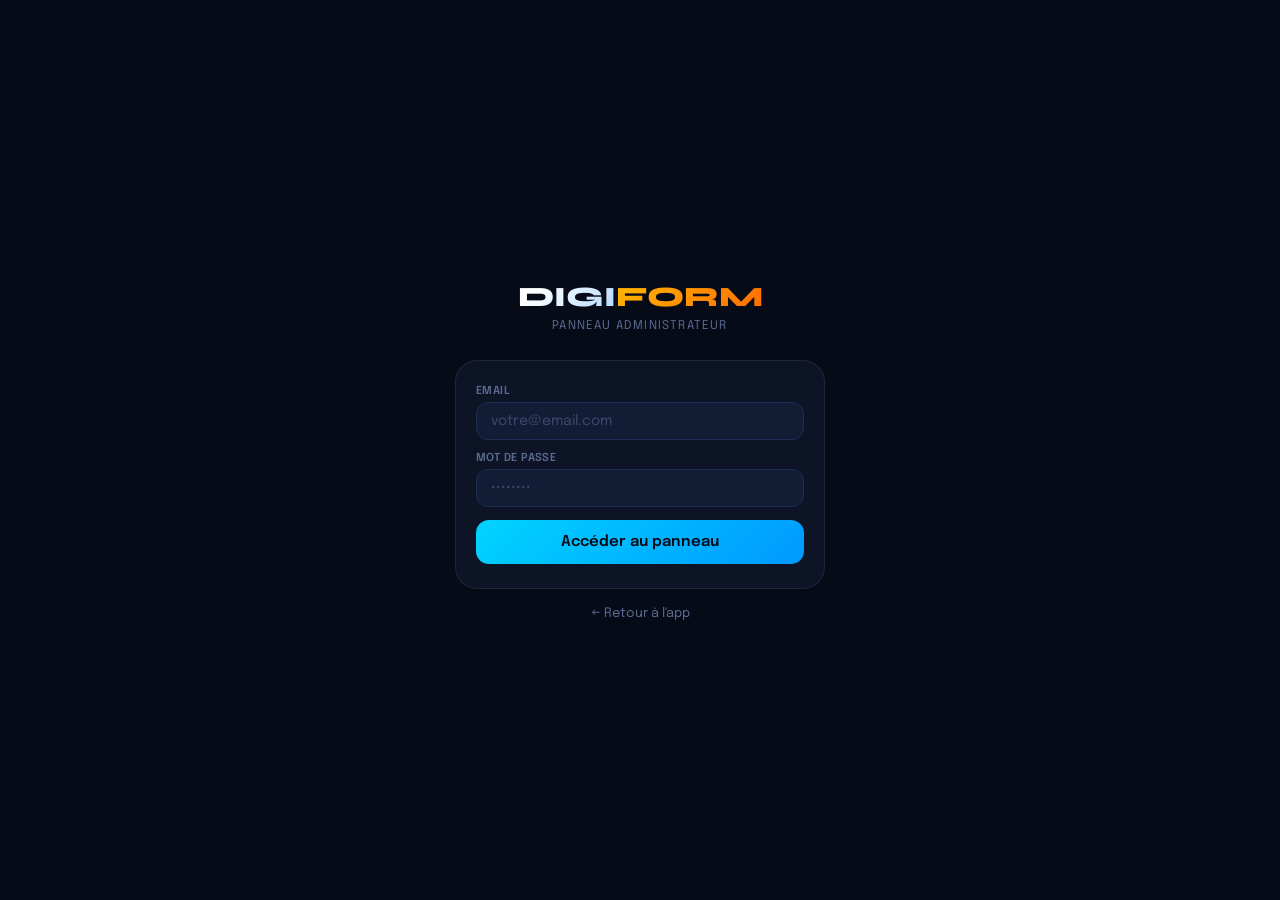
==== commit 01f2ff74: "Update admin.html" ====
--- a/admin.html
+++ b/admin.html
@@ -3,121 +3,135 @@
 <head>
 <meta charset="UTF-8">
 <meta name="viewport" content="width=device-width,initial-scale=1,maximum-scale=1,user-scalable=no">
-<title>DIGIFORM Admin</title>
-<link href="https://fonts.googleapis.com/css2?family=Syne:wght@400;600;700;800&family=DM+Sans:wght@300;400;500;600&display=swap" rel="stylesheet">
+<title>DIGIFORM · Admin</title>
+<link href="https://fonts.googleapis.com/css2?family=Syne:wght@700;800&family=Epilogue:wght@400;500;600;700&display=swap" rel="stylesheet">
 <style>
 *,*::before,*::after{box-sizing:border-box;margin:0;padding:0;}
-html,body{width:100%;overscroll-behavior:none;}
-body{background:#070B17;color:#E8EEFF;font-family:'DM Sans',sans-serif;}
+html,body{min-height:100vh;background:#070B17;color:#E8EEFF;font-family:'Epilogue',sans-serif;overscroll-behavior:none;}
 #app{max-width:430px;margin:0 auto;min-height:100vh;background:#070B17;display:flex;flex-direction:column;}
 ::-webkit-scrollbar{width:3px;}::-webkit-scrollbar-thumb{background:#1E2D55;border-radius:3px;}
-@keyframes dg-spin{to{transform:rotate(360deg);}}
-@keyframes dg-fin{from{opacity:0;transform:translateY(14px);}to{opacity:1;transform:none;}}
-@keyframes dg-fl{0%,100%{transform:translateY(0);}50%{transform:translateY(-7px);}}
-@keyframes dg-sh{from{background-position:-200%;}to{background-position:200%;}}
-@keyframes dg-ov{from{opacity:0;}to{opacity:1;}}
-@keyframes dg-bt{from{transform:translateY(100%);}to{transform:translateY(0);}}
-.page{animation:dg-fin .4s cubic-bezier(.22,1,.36,1) both;}
-.shim{background:linear-gradient(90deg,#0D1426 25%,#1E2D55 50%,#0D1426 75%);background-size:200%;animation:dg-sh 1.5s infinite;}
-.btn{border:none;cursor:pointer;font-family:'DM Sans',sans-serif;font-weight:600;transition:all .22s;display:inline-flex;align-items:center;justify-content:center;gap:7px;}
+@keyframes spin{to{transform:rotate(360deg);}}
+@keyframes rise{from{opacity:0;transform:translateY(14px);}to{opacity:1;transform:none;}}
+@keyframes float{0%,100%{transform:translateY(0);}50%{transform:translateY(-7px);}}
+@keyframes shimmer{from{background-position:-200%;}to{background-position:200%;}}
+@keyframes ov{from{opacity:0;}to{opacity:1;}}
+@keyframes bt{from{transform:translateY(100%);}to{transform:translateY(0);}}
+.page{animation:rise .4s cubic-bezier(.22,1,.36,1) both;}
+.shim{background:linear-gradient(90deg,#0D1426 25%,#1E2D55 50%,#0D1426 75%);background-size:200%;animation:shimmer 1.5s infinite;}
+/* GRADIENT TEXT */
+.gc{background:linear-gradient(135deg,#fff 20%,#B0D8FF 100%);-webkit-background-clip:text;-webkit-text-fill-color:transparent;background-clip:text;}
+.gg{background:linear-gradient(135deg,#FFB800,#FF6A00);-webkit-background-clip:text;-webkit-text-fill-color:transparent;background-clip:text;}
+/* BUTTONS */
+.btn{border:none;cursor:pointer;font-family:'Epilogue',sans-serif;font-weight:600;transition:all .22s;display:inline-flex;align-items:center;justify-content:center;gap:7px;}
 .btn:hover:not(:disabled){transform:translateY(-2px);}
 .btn:active:not(:disabled){transform:scale(.95);}
-.btn:disabled{opacity:.45;cursor:not-allowed;}
-.cy{background:linear-gradient(135deg,#00D4FF,#0099FF);color:#070B17;}
-.cy:hover:not(:disabled){box-shadow:0 8px 24px rgba(0,212,255,.4);}
-.go{background:linear-gradient(135deg,#FFB800,#FF7A00);color:#070B17;}
-.rb{background:rgba(255,80,80,.1);color:#FF5050;border:1px solid rgba(255,80,80,.25)!important;}
-.inp{background:#131C35;border:1px solid #1E2D55;border-radius:12px;color:#E8EEFF;font-family:'DM Sans',sans-serif;font-size:14px;padding:12px 15px;width:100%;outline:none;transition:border-color .2s;display:block;}
+.btn:disabled{opacity:.45;cursor:not-allowed;transform:none!important;}
+.btn-cy{background:linear-gradient(135deg,#00D4FF,#0099FF);color:#070B17;}
+.btn-cy:hover:not(:disabled){box-shadow:0 8px 24px rgba(0,212,255,.4);}
+.btn-go{background:linear-gradient(135deg,#FFB800,#FF7A00);color:#070B17;}
+.btn-rb{background:rgba(255,80,80,.1);color:#FF5050;border:1px solid rgba(255,80,80,.25)!important;}
+/* INPUTS */
+.inp{background:#131C35;border:1px solid #1E2D55;border-radius:12px;color:#E8EEFF;font-family:'Epilogue',sans-serif;font-size:14px;padding:11px 14px;width:100%;outline:none;transition:border-color .2s;display:block;}
 .inp:focus{border-color:#00D4FF;box-shadow:0 0 0 3px rgba(0,212,255,.08);}
 .inp::placeholder{color:#3A4A6E;}
 textarea.inp{resize:vertical;min-height:80px;}
 select.inp{cursor:pointer;-webkit-appearance:none;}
-.lbl{font-size:11px;color:#5B6A90;display:block;margin-bottom:5px;font-weight:600;letter-spacing:.04em;}
+.lbl{font-size:11px;color:#5B6A90;display:block;margin-bottom:5px;font-weight:600;letter-spacing:.04em;text-transform:uppercase;}
 .card{background:#0D1426;border-radius:15px;padding:15px;border:1px solid rgba(255,255,255,.07);margin-bottom:12px;}
-/* LOGO */
-.logo-digi{font-family:'Syne',sans-serif;font-weight:800;line-height:1;background:linear-gradient(135deg,#fff 20%,#B0D8FF 100%);-webkit-background-clip:text;-webkit-text-fill-color:transparent;background-clip:text;}
-.logo-form{font-family:'Syne',sans-serif;font-weight:800;line-height:1;background:linear-gradient(135deg,#FFB800,#FF6A00);-webkit-background-clip:text;-webkit-text-fill-color:transparent;background-clip:text;}
 /* USER EDIT MODAL */
-#user-edit-overlay{position:fixed;inset:0;background:rgba(7,11,23,.88);backdrop-filter:blur(14px);z-index:9000;display:none;align-items:flex-end;justify-content:center;}
-#user-edit-overlay.show{display:flex;animation:dg-ov .25s;}
-#user-edit-modal{width:100%;max-width:430px;background:#0D1426;border-radius:24px 24px 0 0;border:1px solid rgba(255,255,255,.09);border-bottom:none;padding:22px 18px 40px;animation:dg-bt .3s cubic-bezier(.22,1,.36,1);}
+#ue-overlay{position:fixed;inset:0;background:rgba(7,11,23,.88);backdrop-filter:blur(14px);z-index:9000;display:none;align-items:flex-end;justify-content:center;}
+#ue-overlay.show{display:flex;animation:ov .25s;}
+#ue-modal{width:100%;max-width:430px;background:#0D1426;border-radius:24px 24px 0 0;border:1px solid rgba(255,255,255,.09);border-bottom:none;padding:22px 18px 40px;animation:bt .3s cubic-bezier(.22,1,.36,1);max-height:85vh;overflow-y:auto;}
 </style>
 </head>
 <body>
 <div id="app">
   <div id="toast-area"></div>
   <div id="view"></div>
-  <div id="user-edit-overlay" onclick="if(event.target===this)closeUserEdit()">
-    <div id="user-edit-modal"><div id="user-edit-content"></div></div>
+  <div id="ue-overlay" onclick="if(event.target===this)fermerUE()">
+    <div id="ue-modal"><div id="ue-content"></div></div>
   </div>
 </div>
 <script>
 const SB='https://rxhjuetoxyjrairroycb.supabase.co';
 const ANON='eyJhbGciOiJIUzI1NiIsInR5cCI6IkpXVCJ9.eyJpc3MiOiJzdXBhYmFzZSIsInJlZiI6InJ4aGp1ZXRveHlqcmFpcnJveWNiIiwicm9sZSI6ImFub24iLCJpYXQiOjE3NzYwOTkxMjksImV4cCI6MjA5MTY3NTEyOX0.FTk6DNeI2FSsY6Eg1mKC64lj1-aS9fzTyzTlQbuGn-Q';
 const TC={livre:'#FFB800',formation:'#FF6B35',logiciel:'#00E5A0',audio:'#B04FFF'};
-const TYPES=[{id:'all',l:'Tout',e:'🌐'},{id:'livre',l:'Livres',e:'📚'},{id:'formation',l:'Formations',e:'🎬'},{id:'logiciel',l:'Logiciels',e:'💻'},{id:'audio',l:'Audio',e:'🎧'}];
-const BUCKETS=['digiform','public','avatars','images','media'];
-const S={session:null,profile:null,sub:'add',products:[],allUsers:[],notifs:[],userFilter:'all',sendingNotif:false,saving:false,deleting:null,featured:false,imgUrl:'',imgPreview:'',activeBucket:null};
-
-const tok=()=>S.session?.access_token||ANON;
-async function db(path,opts={}){
+const PAYS_OPT=[['CI','🇨🇮 Côte d\'Ivoire'],['CM','🇨🇲 Cameroun'],['SN','🇸🇳 Sénégal'],['BJ','🇧🇯 Bénin'],['BF','🇧🇫 Burkina Faso'],['ML','🇲🇱 Mali'],['GH','🇬🇭 Ghana'],['TG','🇹🇬 Togo'],['OTHER','🌍 International']];
+
+const S={sess:null,prof:null,sub:'add',products:[],users:[],notifs:[],contacts:[],cFilt:[],userF:'all',saving:false,del:null,featured:false,imgUrl:'',imgPrev:'',bucket:null,ueAdmin:false};
+const tok=()=>S.sess?.access_token||ANON;
+const esc=s=>(s||'').replace(/&/g,'&amp;').replace(/</g,'&lt;').replace(/>/g,'&gt;').replace(/"/g,'&quot;');
+const tc=t=>TC[t]||'#00D4FF';
+const fmt=p=>Number(p).toLocaleString('fr-FR');
+const fmtD=d=>new Date(d).toLocaleDateString('fr-FR',{day:'2-digit',month:'short',year:'numeric'});
+function spin(){return`<span style="display:inline-block;width:13px;height:13px;border:2px solid rgba(0,0,0,.25);border-top-color:#070B17;border-radius:50%;animation:spin .8s linear infinite;vertical-align:middle;"></span>`;}
+function spinW(){return`<span style="display:inline-block;width:12px;height:12px;border:2px solid rgba(255,255,255,.2);border-top-color:#E8EEFF;border-radius:50%;animation:spin .8s linear infinite;vertical-align:middle;"></span>`;}
+function tLogo(sz=18){return`<span style="display:inline-flex;align-items:center;"><span class="gc" style="font-family:'Syne',sans-serif;font-weight:800;font-size:${sz}px;">DIGI</span><span class="gg" style="font-family:'Syne',sans-serif;font-weight:800;font-size:${sz}px;">FORM</span></span>`;}
+
+let _tt;
+function showToast(msg,t='success'){
+  clearTimeout(_tt);
+  const c={success:'linear-gradient(135deg,#00E5A0,#00A060)',error:'linear-gradient(135deg,#FF5050,#C00)',warning:'linear-gradient(135deg,#FFB800,#FF7A00)',info:'linear-gradient(135deg,#00D4FF,#0099FF)'};
+  const el=document.getElementById('toast-area');if(!el)return;
+  el.innerHTML=`<div style="position:fixed;top:68px;left:50%;transform:translateX(-50%);background:${c[t]||c.info};color:#fff;padding:11px 22px;border-radius:20px;z-index:9999;font-weight:700;font-size:13px;box-shadow:0 10px 30px rgba(0,0,0,.6);animation:rise .3s ease;white-space:nowrap;max-width:92vw;text-align:center;">${msg}</div>`;
+  _tt=setTimeout(()=>{el.innerHTML='';},3500);
+}
+
+async function dbReq(path,opts={}){
   try{
     const r=await fetch(`${SB}/rest/v1/${path}`,{...opts,headers:{apikey:ANON,Authorization:`Bearer ${tok()}`,'Content-Type':'application/json',...(['POST','PATCH','PUT'].includes(opts.method)?{Prefer:'return=representation'}:{}),...(opts.headers||{})}});
-    let data;try{data=await r.json();}catch{}
-    return{ok:r.ok,data,status:r.status};
-  }catch(e){return{ok:false,data:null,status:0};}
+    let d;try{d=await r.json();}catch{}
+    return{ok:r.ok,d,status:r.status};
+  }catch{return{ok:false,d:null,status:0};}
 }
 async function authReq(ep,body){
   try{const r=await fetch(`${SB}/auth/v1/${ep}`,{method:'POST',headers:{'Content-Type':'application/json',apikey:ANON},body:JSON.stringify(body)});return await r.json();}
   catch{return{error:'network'};}
 }
-async function tryUp(file,bucket,name){
-  try{const r=await fetch(`${SB}/storage/v1/object/${bucket}/${name}`,{method:'POST',headers:{Authorization:`Bearer ${tok()}`,apikey:ANON,'Content-Type':file.type,'x-upsert':'true'},body:file});if(r.ok||r.status===200)return`${SB}/storage/v1/object/public/${bucket}/${name}`;return null;}
-  catch{return null;}
-}
-async function uploadImg(file){
-  const ext=(file.name.split('.').pop()||'jpg').toLowerCase();
-  const name=`${Date.now()}_${Math.random().toString(36).slice(2)}.${ext}`;
-  if(S.activeBucket)return await tryUp(file,S.activeBucket,name);
-  for(const b of BUCKETS){const u=await tryUp(file,b,name);if(u){S.activeBucket=b;return u;}}
-  return null;
-}
-const tc=t=>TC[t]||'#00D4FF';
-const te=t=>TYPES.find(x=>x.id===t)?.e||'📦';
-const tp=p=>Number(p).toLocaleString('fr-FR');
-const esc=s=>(s||'').replace(/&/g,'&amp;').replace(/</g,'&lt;').replace(/>/g,'&gt;').replace(/"/g,'&quot;');
-const fmtDate=d=>new Date(d).toLocaleDateString('fr-FR',{day:'2-digit',month:'short',year:'numeric',hour:'2-digit',minute:'2-digit'});
-const tLogo=(sz=18)=>`<span style="display:inline-flex;align-items:center;"><span class="logo-digi" style="font-size:${sz}px;">DIGI</span><span class="logo-form" style="font-size:${sz}px;">FORM</span></span>`;
-const spin=()=>`<span style="display:inline-block;width:14px;height:14px;border:2px solid rgba(0,0,0,.25);border-top-color:#070B17;border-radius:50%;animation:dg-spin .8s linear infinite;vertical-align:middle;"></span>`;
-const spinW=()=>`<span style="display:inline-block;width:13px;height:13px;border:2px solid rgba(255,255,255,.2);border-top-color:#E8EEFF;border-radius:50%;animation:dg-spin .8s linear infinite;vertical-align:middle;"></span>`;
-
-let _tt;
-function showToast(msg,type='success'){
-  clearTimeout(_tt);
-  const c={success:'linear-gradient(135deg,#00E5A0,#00A060)',error:'linear-gradient(135deg,#FF5050,#C00)',warning:'linear-gradient(135deg,#FFB800,#FF7A00)',info:'linear-gradient(135deg,#00D4FF,#0099FF)'};
-  const el=document.getElementById('toast-area');if(!el)return;
-  el.innerHTML=`<div style="position:fixed;top:68px;left:50%;transform:translateX(-50%);background:${c[type]||c.info};color:#fff;padding:11px 22px;border-radius:20px;z-index:9999;font-weight:700;font-size:13px;box-shadow:0 10px 30px rgba(0,0,0,.6);animation:dg-fin .3s ease;white-space:nowrap;max-width:92vw;text-align:center;">${msg}</div>`;
-  _tt=setTimeout(()=>{el.innerHTML='';},3500);
-}
-async function loadProducts(){const{ok,data}=await db('products?order=created_at.desc');if(ok&&Array.isArray(data))S.products=data;}
-async function loadUsers(){const{ok,data}=await db('profiles?order=created_at.desc');if(ok&&Array.isArray(data))S.allUsers=data;}
-async function loadNotifs(){const{ok,data}=await db('notifications?order=created_at.desc');if(ok&&Array.isArray(data))S.notifs=data;}
-function tEmpty(msg,sub='',emoji='📭'){return`<div style="display:flex;flex-direction:column;align-items:center;padding:48px 24px;gap:13px;text-align:center;"><div style="font-size:50px;animation:dg-fl 3s ease-in-out infinite;">${emoji}</div><div style="font-size:15px;font-weight:600;color:#8899BB;">${esc(msg)}</div>${sub?`<div style="font-size:12px;color:#3A4A6E;line-height:1.6;">${sub}</div>`:''}</div>`;}
-
-/* LOGIN */
+async function chargerTout(path){
+  const PAGE=1000;let res=[],off=0,done=false;
+  while(!done){try{const r=await fetch(`${SB}/rest/v1/${path}`,{headers:{apikey:ANON,Authorization:`Bearer ${tok()}`,'Range-Unit':'items','Range':`${off}-${off+PAGE-1}`,'Prefer':'count=none'}});const d=await r.json();if(!Array.isArray(d)||d.length===0)done=true;else{res=[...res,...d];if(d.length<PAGE)done=true;else off+=PAGE;}}catch{done=true;}}
+  return res;
+}
+
+async function loadProducts(){const{ok,d}=await dbReq('products?order=created_at.desc');if(ok&&Array.isArray(d))S.products=d;}
+async function loadUsers(){const{ok,d}=await dbReq('profiles?order=created_at.desc');if(ok&&Array.isArray(d))S.users=d;}
+async function loadNotifs(){const{ok,d}=await dbReq('notifications?order=created_at.desc');if(ok&&Array.isArray(d))S.notifs=d;}
+async function loadContacts(){S.contacts=await chargerTout('pre_contacts?order=created_at.desc&select=id,full_name,phone,email,profession,country_code,created_at');filtrerContacts();}
+function filtrerContacts(){
+  const q=(document.getElementById('c-srch')?.value||'').toLowerCase().trim();
+  S.cFilt=S.contacts.filter(c=>!q||(c.full_name||'').toLowerCase().includes(q)||(c.phone||'').includes(q)||(c.profession||'').toLowerCase().includes(q)||(c.country_code||'').toLowerCase().includes(q));
+  afficherContacts();
+}
+function afficherContacts(){
+  const el=document.getElementById('c-list');if(!el)return;
+  const lbl=document.getElementById('c-lbl');
+  if(lbl)lbl.textContent=`${S.contacts.length} contacts importés · ${S.cFilt.length} résultats`;
+  const show=S.cFilt.slice(0,60);
+  el.innerHTML=show.length===0?'<div style="text-align:center;padding:20px;color:#5B6A90;font-size:13px;">Aucun résultat</div>':
+    show.map(c=>`
+    <div style="background:#0D1426;border-radius:12px;padding:11px;border:1px solid rgba(255,255,255,.06);display:flex;gap:9px;align-items:center;margin-bottom:7px;">
+      <div style="width:36px;height:36px;border-radius:50%;background:rgba(0,212,255,.12);color:#00D4FF;display:flex;align-items:center;justify-content:center;font-size:13px;font-weight:800;font-family:'Syne',sans-serif;flex-shrink:0;">${(c.full_name||'?').charAt(0).toUpperCase()}</div>
+      <div style="flex:1;min-width:0;">
+        <div style="font-size:13px;font-weight:700;overflow:hidden;text-overflow:ellipsis;white-space:nowrap;">${esc(c.full_name||'Sans nom')}</div>
+        <div style="font-size:11px;color:#5B6A90;overflow:hidden;text-overflow:ellipsis;white-space:nowrap;">${esc(c.phone||'')}${c.profession?' · '+esc(c.profession):''}${c.country_code?' · '+esc(c.country_code):''}</div>
+      </div>
+      <button onclick="supprimerContact('${c.id}')" class="btn btn-rb" style="padding:6px 9px;border-radius:8px;font-size:13px;flex-shrink:0;">🗑️</button>
+    </div>`).join('')+
+    (S.cFilt.length>60?`<div style="text-align:center;padding:8px;color:#5B6A90;font-size:12px;">+${S.cFilt.length-60} autres — affinez la recherche</div>`:'');
+}
+
+/* ── HTML SECTIONS ── */
 function tLogin(err='',busy=false){
-  return`<div class="page" style="min-height:100vh;display:flex;flex-direction:column;align-items:center;justify-content:center;padding:32px 22px;background:#070B17;">
-    <div style="text-align:center;margin-bottom:28px;">
-      <div style="font-size:30px;">${tLogo(30)}</div>
-      <div style="font-size:12px;color:#5B6A90;margin-top:6px;letter-spacing:.12em;text-transform:uppercase;">Panneau Administrateur</div>
-    </div>
-    <div style="width:100%;max-width:370px;background:#0D1426;border-radius:24px;padding:26px 22px;border:1px solid rgba(255,255,255,.09);">
+  return`<div class="page" style="min-height:100vh;display:flex;flex-direction:column;align-items:center;justify-content:center;padding:32px 22px;">
+    <div style="text-align:center;margin-bottom:28px;">${tLogo(28)}<div style="font-size:12px;color:#5B6A90;margin-top:6px;letter-spacing:.1em;text-transform:uppercase;">Panneau Administrateur</div></div>
+    <div style="width:100%;max-width:370px;background:#0D1426;border-radius:22px;padding:24px 20px;border:1px solid rgba(255,255,255,.08);">
       <div style="display:flex;flex-direction:column;gap:12px;">
         <div><label class="lbl">Email</label><input id="l-email" class="inp" type="email" placeholder="votre@email.com" autocomplete="email"></div>
         <div><label class="lbl">Mot de passe</label><input id="l-pwd" class="inp" type="password" placeholder="••••••••"></div>
       </div>
-      ${err?`<div style="margin-top:11px;font-size:12px;color:#FF8080;background:rgba(255,80,80,.08);padding:10px 12px;border-radius:10px;text-align:center;">${esc(err)}</div>`:''}
-      <button id="l-submit" class="btn cy" style="width:100%;padding:15px;border-radius:14px;font-size:15px;margin-top:14px;" ${busy?'disabled':''}>${busy?`${spin()} Vérification…`:'Accéder au panneau'}</button>
+      ${err?`<div style="margin-top:10px;font-size:12px;color:#FF8080;background:rgba(255,80,80,.08);padding:10px;border-radius:10px;text-align:center;">${esc(err)}</div>`:''}
+      <button id="l-btn" class="btn btn-cy" style="width:100%;padding:14px;border-radius:13px;font-size:15px;margin-top:13px;" ${busy?'disabled':''}>${busy?spin()+' Vérification…':'Accéder au panneau'}</button>
     </div>
     <a href="dashboard.html" style="color:#5B6A90;font-size:13px;text-decoration:none;margin-top:18px;">← Retour à l'app</a>
   </div>`;
@@ -127,115 +141,137 @@
   return`<div style="background:rgba(7,11,23,.98);border-bottom:1px solid rgba(255,255,255,.07);padding:10px 13px;display:flex;align-items:center;gap:11px;flex-shrink:0;position:sticky;top:0;z-index:100;">
     <a href="dashboard.html" style="width:36px;height:36px;border-radius:50%;background:rgba(255,255,255,.08);display:flex;align-items:center;justify-content:center;color:#E8EEFF;font-size:18px;text-decoration:none;flex-shrink:0;">&#8592;</a>
     <div style="flex:1;min-width:0;">
-      <div style="display:flex;align-items:center;gap:6px;">${tLogo(17)}<span style="color:#3A4A6E;font-size:12px;font-family:'DM Sans',sans-serif;">Admin</span></div>
-      <div style="font-size:10px;color:#00D4FF;margin-top:3px;overflow:hidden;text-overflow:ellipsis;white-space:nowrap;">${esc(S.session?.user?.email||'')}</div>
-    </div>
-    <button id="hdr-logout" class="btn rb" style="padding:8px 12px;border-radius:10px;font-size:12px;flex-shrink:0;">Déco</button>
+      <div style="display:flex;align-items:center;gap:6px;">${tLogo(17)}<span style="color:#3A4A6E;font-size:12px;margin-left:4px;">Admin</span></div>
+      <div style="font-size:10px;color:#00D4FF;margin-top:2px;overflow:hidden;text-overflow:ellipsis;white-space:nowrap;">${esc(S.sess?.user?.email||'')}</div>
+    </div>
+    <button onclick="deconnecterAdmin()" class="btn btn-rb" style="padding:7px 12px;border-radius:10px;font-size:12px;flex-shrink:0;">Déco</button>
   </div>`;
 }
 
 function tTabs(){
-  const tabs=[{id:'add',l:'Ajouter'},{id:'list',l:'Produits'},{id:'users',l:'Membres'},{id:'notifs',l:'Notifs'},{id:'sql',l:'Setup'}];
+  const tabs=[{id:'add',l:'Ajouter'},{id:'list',l:'Produits'},{id:'contacts',l:'Contacts'},{id:'users',l:'Membres'},{id:'notifs',l:'Notifs'},{id:'sql',l:'Setup'}];
   return`<div style="display:flex;gap:5px;overflow-x:auto;padding:8px 11px;flex-shrink:0;background:rgba(7,11,23,.92);border-bottom:1px solid rgba(255,255,255,.04);">
     ${tabs.map(t=>`<button data-sub="${t.id}" class="btn" style="flex-shrink:0;padding:8px 12px;border-radius:10px;font-size:12px;white-space:nowrap;border:none;${S.sub===t.id?'background:linear-gradient(135deg,#00D4FF,#0099FF);color:#070B17;font-weight:700;':'background:rgba(255,255,255,.06);color:#E8EEFF;'}">${t.l}</button>`).join('')}
   </div>`;
 }
 
-/* ADD PRODUCT */
+/* AJOUTER PRODUIT */
 function tAddProduct(){
   return`<div class="page" style="display:flex;flex-direction:column;gap:13px;">
-    <div id="bucket-alert" style="display:none;background:rgba(255,184,0,.1);border:1px solid rgba(255,184,0,.3);border-radius:12px;padding:13px;font-size:12px;color:#FFB800;line-height:1.8;">
-      Bucket storage introuvable. Supabase → Storage → New bucket → Nom: digiform → Public
-      <button id="retry-bucket" class="btn" style="margin-top:8px;padding:7px 14px;border-radius:9px;background:rgba(255,184,0,.15);color:#FFB800;border:1px solid rgba(255,184,0,.3);font-size:12px;display:block;width:100%;">Réessayer</button>
-    </div>
-    <div><label class="lbl">Titre *</label><input id="f-title" class="inp" placeholder="Ex: Python pour débutants"></div>
-    <div><label class="lbl">Description</label><textarea id="f-desc" class="inp" placeholder="Description détaillée…"></textarea></div>
+    <div><label class="lbl">Titre *</label><input id="fp-title" class="inp" placeholder="Ex: Python pour débutants"></div>
+    <div><label class="lbl">Description</label><textarea id="fp-desc" class="inp" placeholder="Description détaillée…"></textarea></div>
     <div style="display:grid;grid-template-columns:1fr 1fr;gap:11px;">
-      <div><label class="lbl">Prix (FCFA) *</label><input id="f-price" class="inp" type="number" placeholder="5000"></div>
+      <div><label class="lbl">Prix (FCFA) *</label><input id="fp-price" class="inp" type="number" placeholder="5000"></div>
       <div><label class="lbl">Type *</label>
-        <select id="f-type" class="inp">
+        <select id="fp-type" class="inp">
           <option value="livre">Livre</option><option value="formation">Formation</option>
           <option value="logiciel">Logiciel</option><option value="audio">Audio</option>
         </select>
       </div>
     </div>
-    <div>
-      <label class="lbl">Image</label>
-      <div id="img-zone" style="width:100%;height:125px;border-radius:13px;border:2px dashed rgba(255,255,255,.13);background:#131C35;display:flex;flex-direction:column;align-items:center;justify-content:center;cursor:pointer;overflow:hidden;position:relative;">
-        ${S.imgPreview?`<img src="${esc(S.imgPreview)}" style="position:absolute;inset:0;width:100%;height:100%;object-fit:cover;"><div style="position:absolute;inset:0;background:rgba(7,11,23,.55);display:flex;align-items:center;justify-content:center;"><div style="font-size:13px;color:white;font-weight:600;background:rgba(0,0,0,.5);padding:6px 14px;border-radius:20px;">Changer</div></div>`:`<div style="font-size:30px;margin-bottom:7px;">📷</div><div style="font-size:13px;color:#5B6A90;">Cliquez pour uploader</div><div style="font-size:11px;color:#3A4A6E;margin-top:3px;">JPG · PNG · WebP</div>`}
-      </div>
-      <input type="file" id="img-file" accept="image/*" style="display:none;">
-      <input id="f-imgurl" class="inp" style="margin-top:7px;" placeholder="Ou collez une URL d'image…" value="${esc(S.imgUrl.startsWith('http')?S.imgUrl:'')}">
-      ${S.activeBucket?`<div style="font-size:10px;color:#00E5A0;margin-top:4px;">✅ Bucket : ${S.activeBucket}</div>`:''}
-    </div>
-    <div><label class="lbl">WhatsApp (avec indicatif)</label><input id="f-wa" class="inp" placeholder="+2250707070707"></div>
-    <div id="feat-row" style="display:flex;align-items:center;gap:12px;background:#131C35;padding:13px 15px;border-radius:12px;cursor:pointer;border:1px solid rgba(255,255,255,.06);">
-      <div id="feat-tog" style="width:44px;height:24px;border-radius:12px;background:${S.featured?'linear-gradient(135deg,#00D4FF,#0099FF)':'#1E2D55'};position:relative;transition:background .22s;flex-shrink:0;">
-        <div style="position:absolute;top:2px;left:${S.featured?22:2}px;width:20px;height:20px;border-radius:50%;background:white;transition:left .22s;box-shadow:0 2px 6px rgba(0,0,0,.35);"></div>
-      </div>
-      <span style="font-size:13px;font-weight:500;color:#E8EEFF;">Mettre en vedette (bannière accueil)</span>
-    </div>
-    <button id="f-save" class="btn cy" style="padding:15px;border-radius:13px;font-size:15px;margin-top:4px;" ${S.saving?'disabled':''}>
-      ${S.saving?`${spin()} Publication…`:'Publier le produit'}
+    <div><label class="lbl">URL Image</label><input id="fp-img" class="inp" placeholder="https://... ou laissez vide"></div>
+    <div><label class="lbl">WhatsApp (avec indicatif)</label><input id="fp-wa" class="inp" placeholder="+2250707070707"></div>
+    <div style="display:flex;align-items:center;gap:12px;background:#131C35;padding:13px;border-radius:12px;cursor:pointer;border:1px solid rgba(255,255,255,.06);" onclick="toggleFeat()">
+      <div id="feat-tog" style="width:42px;height:22px;border-radius:11px;background:${S.featured?'linear-gradient(135deg,#00D4FF,#0099FF)':'#1E2D55'};position:relative;transition:background .22s;flex-shrink:0;">
+        <div style="position:absolute;top:2px;left:${S.featured?22:2}px;width:18px;height:18px;border-radius:50%;background:white;transition:left .22s;box-shadow:0 2px 6px rgba(0,0,0,.35);"></div>
+      </div>
+      <span style="font-size:13px;color:#E8EEFF;">Mettre en vedette</span>
+    </div>
+    <button id="fp-btn" class="btn btn-cy" style="padding:14px;border-radius:13px;font-size:14px;margin-top:4px;" onclick="publierProduit()">
+      ${S.saving?spin()+' Publication…':'Publier le produit'}
     </button>
   </div>`;
 }
 
-/* PRODUCTS LIST */
+/* LISTE PRODUITS */
 function tProductsList(){
-  if(!S.products.length)return tEmpty('Aucun produit publié','Ajoutez des produits via Ajouter','📭');
+  if(!S.products.length)return`<div style="display:flex;flex-direction:column;align-items:center;padding:48px 24px;gap:13px;text-align:center;"><div style="font-size:50px;animation:float 3s ease-in-out infinite;">📭</div><div style="font-size:15px;font-weight:600;color:#8899BB;">Aucun produit publié</div></div>`;
   return`<div class="page" style="display:flex;flex-direction:column;gap:9px;">
     <div style="font-size:12px;color:#5B6A90;margin-bottom:4px;">${S.products.length} produit(s)</div>
     ${S.products.map(p=>{const c=tc(p.type);return`<div style="background:#0D1426;border-radius:13px;padding:12px;border:1px solid rgba(255,255,255,.06);display:flex;gap:11px;align-items:center;">
-        <div style="width:52px;height:52px;border-radius:10px;flex-shrink:0;${p.image_url?`background:url(${esc(p.image_url)}) center/cover;`:`background:${c}18;`}display:flex;align-items:center;justify-content:center;font-size:22px;">${!p.image_url?te(p.type):''}</div>
-        <div style="flex:1;min-width:0;">
-          <div style="font-size:13px;font-weight:700;color:#E8EEFF;overflow:hidden;text-overflow:ellipsis;white-space:nowrap;">${esc(p.title)}</div>
-          <div style="font-size:12px;color:#FFB800;font-weight:600;margin-top:2px;">${tp(p.price)} FCFA</div>
-          <div style="font-size:10px;color:${c};margin-top:2px;">${te(p.type)} ${esc(p.type||'')}${p.featured?' · Vedette':''}</div>
+      <div style="width:50px;height:50px;border-radius:10px;flex-shrink:0;${p.image_url?`background:url(${esc(p.image_url)}) center/cover;`:`background:${c}18;`}display:flex;align-items:center;justify-content:center;font-size:20px;">${!p.image_url?{livre:'📚',formation:'🎬',logiciel:'💻',audio:'🎧'}[p.type]||'📦':''}</div>
+      <div style="flex:1;min-width:0;">
+        <div style="font-size:13px;font-weight:700;overflow:hidden;text-overflow:ellipsis;white-space:nowrap;">${esc(p.title)}</div>
+        <div style="font-size:12px;color:#FFB800;font-weight:600;margin-top:2px;">${fmt(p.price)} FCFA</div>
+        <div style="font-size:10px;color:${c};margin-top:2px;">${esc(p.type||'')}${p.featured?' · Vedette':''}</div>
+      </div>
+      <button data-del="${p.id}" class="btn btn-rb" style="padding:7px 10px;border-radius:9px;font-size:13px;flex-shrink:0;" ${S.del===p.id?'disabled':''}>${S.del===p.id?spinW():'🗑️'}</button>
+    </div>`;}).join('')}
+  </div>`;
+}
+
+/* CONTACTS */
+function tContacts(){
+  return`<div class="page" style="display:flex;flex-direction:column;gap:13px;">
+    <!-- AJOUTER CONTACT -->
+    <div class="card" style="border:1px solid rgba(0,212,255,.15);">
+      <div style="font-size:14px;font-weight:700;color:#E8EEFF;margin-bottom:13px;">Ajouter un contact</div>
+      <div style="display:flex;flex-direction:column;gap:10px;">
+        <div style="display:grid;grid-template-columns:1fr 1fr;gap:10px;">
+          <div><label class="lbl">Nom complet *</label><input id="cn-name" class="inp" placeholder="Prénom Nom"/></div>
+          <div><label class="lbl">Téléphone *</label><input id="cn-phone" class="inp" placeholder="+2250700000000" type="tel"/></div>
         </div>
-        <button data-del="${p.id}" class="btn rb" style="padding:8px 11px;border-radius:9px;font-size:14px;flex-shrink:0;" ${S.deleting===p.id?'disabled':''}>${S.deleting===p.id?spinW():'🗑️'}</button>
-      </div>`;}).join('')}
-  </div>`;
-}
-
-/* USERS */
+        <div style="display:grid;grid-template-columns:1fr 1fr;gap:10px;">
+          <div><label class="lbl">Email</label><input id="cn-email" class="inp" placeholder="email@exemple.com" type="email"/></div>
+          <div><label class="lbl">Profession</label><input id="cn-prof" class="inp" placeholder="Marketing Digital"/></div>
+        </div>
+        <div><label class="lbl">Pays</label>
+          <select id="cn-pays" class="inp">
+            ${PAYS_OPT.map(([v,l])=>`<option value="${v}">${l}</option>`).join('')}
+          </select>
+        </div>
+        <button id="cn-btn" class="btn btn-cy" style="padding:13px;border-radius:11px;font-size:14px;" onclick="ajouterContact()">Ajouter le contact</button>
+        <div id="cn-status" style="display:none;font-size:12px;text-align:center;padding:9px;border-radius:10px;"></div>
+      </div>
+    </div>
+    <!-- RECHERCHE ET LISTE -->
+    <div style="font-size:13px;font-weight:700;color:#5B6A90;" id="c-lbl">Chargement des contacts…</div>
+    <div style="position:relative;">
+      <span style="position:absolute;left:13px;top:50%;transform:translateY(-50%);font-size:13px;pointer-events:none;">🔍</span>
+      <input id="c-srch" class="inp" style="padding-left:38px;" placeholder="Nom, téléphone, pays…" oninput="filtrerContacts()"/>
+    </div>
+    <div id="c-list"><div style="text-align:center;padding:20px;color:#5B6A90;font-size:13px;">Chargement…</div></div>
+  </div>`;
+}
+
+/* MEMBRES */
 function tUsers(){
-  const admins=S.allUsers.filter(u=>u.is_admin).length;
-  const q=(document.getElementById('user-search-inp')?.value||'').toLowerCase();
-  const filtered=S.allUsers.filter(u=>{
-    const mq=!q||(u.full_name||'').toLowerCase().includes(q)||(u.email||'').toLowerCase().includes(q)||(u.phone||'').toLowerCase().includes(q);
-    const mf=S.userFilter==='all'||(S.userFilter==='admin'&&u.is_admin)||(S.userFilter==='user'&&!u.is_admin);
+  const admins=S.users.filter(u=>u.is_admin).length;
+  const q=(document.getElementById('u-srch')?.value||'').toLowerCase();
+  const filtered=S.users.filter(u=>{
+    const mq=!q||(u.full_name||'').toLowerCase().includes(q)||(u.email||'').toLowerCase().includes(q)||(u.phone||'').includes(q);
+    const mf=S.userF==='all'||(S.userF==='admin'&&u.is_admin)||(S.userF==='user'&&!u.is_admin);
     return mq&&mf;
   });
   return`<div class="page" style="display:flex;flex-direction:column;gap:11px;">
     <div style="display:grid;grid-template-columns:1fr 1fr 1fr;gap:9px;">
-      <div style="background:#0D1426;border-radius:12px;padding:12px 8px;border:1px solid rgba(255,255,255,.07);text-align:center;"><div style="font-size:22px;font-weight:800;font-family:'Syne',sans-serif;">${S.allUsers.length}</div><div style="font-size:10px;color:#5B6A90;margin-top:2px;">Total</div></div>
+      <div style="background:#0D1426;border-radius:12px;padding:12px 8px;border:1px solid rgba(255,255,255,.07);text-align:center;"><div style="font-size:22px;font-weight:800;font-family:'Syne',sans-serif;">${S.users.length}</div><div style="font-size:10px;color:#5B6A90;margin-top:2px;">Total</div></div>
       <div style="background:#0D1426;border-radius:12px;padding:12px 8px;border:1px solid rgba(0,212,255,.2);text-align:center;"><div style="font-size:22px;font-weight:800;font-family:'Syne',sans-serif;color:#00D4FF;">${admins}</div><div style="font-size:10px;color:#5B6A90;margin-top:2px;">Admins</div></div>
-      <div style="background:#0D1426;border-radius:12px;padding:12px 8px;border:1px solid rgba(0,229,160,.2);text-align:center;"><div style="font-size:22px;font-weight:800;font-family:'Syne',sans-serif;color:#00E5A0;">${S.allUsers.length-admins}</div><div style="font-size:10px;color:#5B6A90;margin-top:2px;">Membres</div></div>
-    </div>
-    <div style="position:relative;"><span style="position:absolute;left:13px;top:50%;transform:translateY(-50%);font-size:14px;pointer-events:none;">🔍</span><input id="user-search-inp" class="inp" style="padding-left:38px;" placeholder="Nom, email, téléphone…" oninput="filterAndRender()"></div>
+      <div style="background:#0D1426;border-radius:12px;padding:12px 8px;border:1px solid rgba(0,229,160,.2);text-align:center;"><div style="font-size:22px;font-weight:800;font-family:'Syne',sans-serif;color:#00E5A0;">${S.users.length-admins}</div><div style="font-size:10px;color:#5B6A90;margin-top:2px;">Membres</div></div>
+    </div>
+    <div style="position:relative;"><span style="position:absolute;left:13px;top:50%;transform:translateY(-50%);font-size:13px;pointer-events:none;">🔍</span><input id="u-srch" class="inp" style="padding-left:38px;" placeholder="Nom, email, téléphone…" oninput="filtrerUsers()"></div>
     <div style="display:flex;gap:7px;">
-      ${[['all','Tous','#00D4FF','rgba(0,212,255,.15)','rgba(0,212,255,.3)'],['admin','Admins','#00E5A0','rgba(0,229,160,.15)','rgba(0,229,160,.3)'],['user','Membres','#FFB800','rgba(255,184,0,.15)','rgba(255,184,0,.3)']].map(([f,l,c,bg,bd])=>`
-        <button onclick="setUF('${f}')" class="btn" style="flex:1;padding:8px 0;border-radius:10px;font-size:12px;border:none;${S.userFilter===f?`background:${bg};color:${c};border:1px solid ${bd}!important;font-weight:700;`:'background:rgba(255,255,255,.05);color:#5B6A90;'}">${l}</button>`).join('')}
+      ${[['all','Tous','#00D4FF'],['admin','Admins','#00E5A0'],['user','Membres','#FFB800']].map(([f,l,c])=>`
+      <button onclick="setUF('${f}')" class="btn" style="flex:1;padding:8px 0;border-radius:10px;font-size:12px;border:none;${S.userF===f?`background:${c}22;color:${c};border:1px solid ${c}44!important;font-weight:700;`:'background:rgba(255,255,255,.05);color:#5B6A90;'}">${l}</button>`).join('')}
     </div>
     <div class="card" style="border:1px solid rgba(0,212,255,.15);">
-      <div style="font-size:12px;font-weight:700;color:#E8EEFF;margin-bottom:9px;">Promouvoir un utilisateur admin</div>
-      <div style="display:flex;gap:8px;"><input id="promote-inp" class="inp" type="email" placeholder="email@exemple.com" style="flex:1;padding:10px 13px;font-size:13px;"><button id="promote-btn" class="btn cy" style="padding:10px 14px;border-radius:11px;font-size:13px;flex-shrink:0;">OK</button></div>
+      <div style="font-size:12px;font-weight:700;color:#E8EEFF;margin-bottom:9px;">Promouvoir admin</div>
+      <div style="display:flex;gap:8px;"><input id="promo-inp" class="inp" type="email" placeholder="email@exemple.com" style="flex:1;font-size:13px;padding:10px 13px;"><button id="promo-btn" class="btn btn-cy" style="padding:10px 14px;border-radius:11px;font-size:13px;flex-shrink:0;" onclick="promouvoir()">OK</button></div>
     </div>
     <div style="font-size:12px;color:#5B6A90;">${filtered.length} résultat(s)</div>
-    ${filtered.length===0?tEmpty('Aucun résultat','','🔎'):filtered.map(u=>{
+    ${filtered.length===0?'<div style="text-align:center;padding:20px;color:#5B6A90;">Aucun résultat</div>':filtered.map(u=>{
       const ini=(u.full_name||u.email||'?').charAt(0).toUpperCase();
-      const since=u.created_at?new Date(u.created_at).toLocaleDateString('fr-FR',{month:'short',year:'numeric'}):'';
-      return`<div style="background:#0D1426;border-radius:14px;padding:12px;border:1px solid ${u.is_admin?'rgba(0,212,255,.2)':'rgba(255,255,255,.06)'};display:flex;gap:11px;align-items:center;">
-        <div style="width:44px;height:44px;border-radius:50%;background:${u.is_admin?'linear-gradient(135deg,#00D4FF,#0099FF)':'linear-gradient(135deg,#1E2D55,#0D1A3A)'};border:2px solid ${u.is_admin?'rgba(0,212,255,.4)':'rgba(255,255,255,.08)'};display:flex;align-items:center;justify-content:center;font-size:18px;font-weight:800;color:${u.is_admin?'#070B17':'#00D4FF'};font-family:'Syne',sans-serif;flex-shrink:0;">${ini}</div>
+      const since=u.created_at?fmtD(u.created_at):'';
+      return`<div style="background:#0D1426;border-radius:14px;padding:12px;border:1px solid ${u.is_admin?'rgba(0,212,255,.2)':'rgba(255,255,255,.06)'};display:flex;gap:10px;align-items:center;">
+        <div style="width:42px;height:42px;border-radius:50%;background:${u.is_admin?'linear-gradient(135deg,#00D4FF,#0099FF)':'linear-gradient(135deg,#1E2D55,#0D1A3A)'};display:flex;align-items:center;justify-content:center;font-size:16px;font-weight:800;color:${u.is_admin?'#070B17':'#00D4FF'};font-family:'Syne',sans-serif;flex-shrink:0;">${ini}</div>
         <div style="flex:1;min-width:0;">
-          <div style="display:flex;align-items:center;gap:6px;margin-bottom:2px;"><span style="font-size:13px;font-weight:700;color:#E8EEFF;overflow:hidden;text-overflow:ellipsis;white-space:nowrap;">${esc(u.full_name||'Sans nom')}</span>${u.is_admin?'<span style="font-size:9px;font-weight:800;color:#00D4FF;background:rgba(0,212,255,.12);padding:2px 6px;border-radius:5px;flex-shrink:0;">ADMIN</span>':''}</div>
+          <div style="display:flex;align-items:center;gap:6px;margin-bottom:2px;"><span style="font-size:13px;font-weight:700;overflow:hidden;text-overflow:ellipsis;white-space:nowrap;">${esc(u.full_name||'Sans nom')}</span>${u.is_admin?'<span style="font-size:9px;font-weight:800;color:#00D4FF;background:rgba(0,212,255,.12);padding:2px 6px;border-radius:5px;flex-shrink:0;">ADMIN</span>':''}</div>
           <div style="font-size:11px;color:#5B6A90;overflow:hidden;text-overflow:ellipsis;white-space:nowrap;">${esc(u.email||'')}</div>
-          <div style="font-size:10px;color:#3A4A6E;margin-top:2px;">${u.phone?'📱 '+esc(u.phone)+' · ':''}${u.profession?esc(u.profession)+' · ':''}📅 ${since}</div>
+          <div style="font-size:10px;color:#3A4A6E;margin-top:2px;">${u.phone?esc(u.phone)+' · ':''}${since}</div>
         </div>
         <div style="display:flex;flex-direction:column;gap:5px;flex-shrink:0;">
-          <button data-edit="${u.id}" class="btn" style="padding:6px 10px;border-radius:8px;font-size:12px;background:rgba(255,255,255,.07);color:#E8EEFF;border:1px solid rgba(255,255,255,.1);">✏️</button>
-          <button data-toggle="${u.id}" data-is="${u.is_admin?1:0}" class="btn" style="padding:6px 10px;border-radius:8px;font-size:11px;background:${u.is_admin?'rgba(255,80,80,.1)':'rgba(0,212,255,.1)'};color:${u.is_admin?'#FF5050':'#00D4FF'};border:1px solid ${u.is_admin?'rgba(255,80,80,.22)':'rgba(0,212,255,.22)'};">${u.is_admin?'-Adm':'+Adm'}</button>
+          <button data-edit="${u.id}" class="btn" style="padding:6px 9px;border-radius:8px;font-size:12px;background:rgba(255,255,255,.07);color:#E8EEFF;border:1px solid rgba(255,255,255,.1);">✏️</button>
+          <button data-toggle="${u.id}" data-is="${u.is_admin?1:0}" class="btn" style="padding:6px 9px;border-radius:8px;font-size:11px;background:${u.is_admin?'rgba(255,80,80,.1)':'rgba(0,212,255,.1)'};color:${u.is_admin?'#FF5050':'#00D4FF'};border:1px solid ${u.is_admin?'rgba(255,80,80,.22)':'rgba(0,212,255,.22)'};">${u.is_admin?'-Adm':'+Adm'}</button>
         </div>
       </div>`;}).join('')}
   </div>`;
@@ -249,17 +285,17 @@
       <div style="display:flex;flex-direction:column;gap:10px;">
         <div><label class="lbl">Titre *</label><input id="n-title" class="inp" placeholder="Ex: Nouvelle formation disponible !"></div>
         <div><label class="lbl">Message *</label><textarea id="n-body" class="inp" placeholder="Contenu de la notification…"></textarea></div>
-        <button id="n-send" class="btn cy" style="padding:13px;border-radius:11px;font-size:14px;">Envoyer à tous</button>
+        <button id="n-btn" class="btn btn-cy" style="padding:13px;border-radius:11px;font-size:14px;" onclick="envoyerNotif()">Envoyer à tous</button>
         <div id="n-status" style="display:none;font-size:12px;text-align:center;padding:9px;border-radius:10px;"></div>
       </div>
     </div>
-    <div style="font-size:13px;font-weight:700;color:#5B6A90;" id="notif-hist-lbl">Historique (${S.notifs.length})</div>
-    ${S.notifs.length===0?tEmpty('Aucune notification envoyée','','🔕'):S.notifs.map(n=>`<div class="card"><div style="font-size:13px;font-weight:700;color:#E8EEFF;margin-bottom:4px;">${esc(n.title)}</div><div style="font-size:12px;color:#8899BB;line-height:1.65;margin-bottom:6px;">${esc(n.body)}</div><div style="font-size:10px;color:#3A4A6E;">${fmtDate(n.created_at)}</div></div>`).join('')}
-  </div>`;
-}
-
-/* SQL */
-const SQL_SETUP=`-- DIGIFORM SQL SETUP
+    <div style="font-size:13px;font-weight:700;color:#5B6A90;">Historique (${S.notifs.length})</div>
+    ${S.notifs.length===0?'<div style="text-align:center;padding:20px;color:#5B6A90;">Aucune notification envoyée</div>':S.notifs.map(n=>`<div class="card"><div style="font-size:13px;font-weight:700;color:#E8EEFF;margin-bottom:4px;">${esc(n.title)}</div><div style="font-size:12px;color:#8899BB;line-height:1.65;margin-bottom:6px;">${esc(n.body)}</div><div style="font-size:10px;color:#3A4A6E;">${fmtD(n.created_at)}</div></div>`).join('')}
+  </div>`;
+}
+
+/* SETUP SQL */
+const SQL_TEXT=`-- DIGIFORM SETUP SQL
 -- Supabase > SQL Editor > Exécuter
 
 CREATE TABLE IF NOT EXISTS public.profiles (
@@ -268,14 +304,22 @@
   phone TEXT DEFAULT '', profession TEXT DEFAULT '',
   show_in_network BOOLEAN DEFAULT true,
   is_admin BOOLEAN DEFAULT false,
-  created_at TIMESTAMPTZ DEFAULT NOW(), updated_at TIMESTAMPTZ DEFAULT NOW()
+  created_at TIMESTAMPTZ DEFAULT NOW(),
+  updated_at TIMESTAMPTZ DEFAULT NOW()
 );
 CREATE TABLE IF NOT EXISTS public.products (
   id UUID DEFAULT gen_random_uuid() PRIMARY KEY,
   title TEXT NOT NULL, description TEXT DEFAULT '',
-  price NUMERIC NOT NULL DEFAULT 0, type TEXT NOT NULL DEFAULT 'livre',
+  price NUMERIC DEFAULT 0, type TEXT DEFAULT 'livre',
   image_url TEXT DEFAULT '', whatsapp_number TEXT DEFAULT '',
   featured BOOLEAN DEFAULT false, created_at TIMESTAMPTZ DEFAULT NOW()
+);
+CREATE TABLE IF NOT EXISTS public.pre_contacts (
+  id UUID DEFAULT gen_random_uuid() PRIMARY KEY,
+  full_name TEXT DEFAULT '', phone TEXT DEFAULT '',
+  email TEXT DEFAULT '', profession TEXT DEFAULT '',
+  country_code TEXT DEFAULT '', show_in_network BOOLEAN DEFAULT true,
+  source TEXT DEFAULT 'admin', created_at TIMESTAMPTZ DEFAULT NOW()
 );
 CREATE TABLE IF NOT EXISTS public.notifications (
   id UUID DEFAULT gen_random_uuid() PRIMARY KEY,
@@ -292,270 +336,288 @@
 );
 ALTER TABLE public.profiles DISABLE ROW LEVEL SECURITY;
 ALTER TABLE public.products DISABLE ROW LEVEL SECURITY;
+ALTER TABLE public.pre_contacts DISABLE ROW LEVEL SECURITY;
 ALTER TABLE public.notifications DISABLE ROW LEVEL SECURITY;
 ALTER TABLE public.notification_reads DISABLE ROW LEVEL SECURITY;
 GRANT ALL ON public.profiles TO anon, authenticated;
 GRANT ALL ON public.products TO anon, authenticated;
+GRANT ALL ON public.pre_contacts TO anon, authenticated;
 GRANT ALL ON public.notifications TO anon, authenticated;
 GRANT ALL ON public.notification_reads TO anon, authenticated;
 CREATE OR REPLACE FUNCTION public.handle_new_user()
 RETURNS TRIGGER LANGUAGE plpgsql SECURITY DEFINER AS $$
 BEGIN
-  INSERT INTO public.profiles (id, email, full_name, phone, profession, show_in_network)
-  VALUES (NEW.id, NEW.email,
+  INSERT INTO public.profiles (id,email,full_name,phone,profession,show_in_network)
+  VALUES (NEW.id,NEW.email,
     COALESCE(NEW.raw_user_meta_data->>'full_name',''),
     COALESCE(NEW.raw_user_meta_data->>'phone',''),
     COALESCE(NEW.raw_user_meta_data->>'profession',''),
-    COALESCE((NEW.raw_user_meta_data->>'show_in_network')::boolean, true))
-  ON CONFLICT (id) DO UPDATE SET email = EXCLUDED.email;
+    COALESCE((NEW.raw_user_meta_data->>'show_in_network')::boolean,true))
+  ON CONFLICT (id) DO UPDATE SET email=EXCLUDED.email;
   RETURN NEW;
 END;$$;
 DROP TRIGGER IF EXISTS on_auth_user_created ON auth.users;
 CREATE TRIGGER on_auth_user_created AFTER INSERT ON auth.users FOR EACH ROW EXECUTE PROCEDURE public.handle_new_user();
-INSERT INTO storage.buckets (id,name,public,file_size_limit,allowed_mime_types)
-VALUES ('digiform','digiform',true,5242880,ARRAY['image/jpeg','image/png','image/webp','image/gif','image/svg+xml'])
-ON CONFLICT (id) DO UPDATE SET public=true;
-DROP POLICY IF EXISTS "storage_select" ON storage.objects;
-DROP POLICY IF EXISTS "storage_insert" ON storage.objects;
-DROP POLICY IF EXISTS "storage_delete" ON storage.objects;
-CREATE POLICY "storage_select" ON storage.objects FOR SELECT USING (bucket_id='digiform');
-CREATE POLICY "storage_insert" ON storage.objects FOR INSERT WITH CHECK (bucket_id='digiform');
-CREATE POLICY "storage_delete" ON storage.objects FOR DELETE USING (bucket_id='digiform');
--- DEVENIR ADMIN : UPDATE public.profiles SET is_admin=true WHERE email='votre@email.com';`;
+-- DEVENIR ADMIN:
+-- UPDATE public.profiles SET is_admin=true WHERE email='votre@email.com';`;
 
 function tSql(){
   return`<div class="page" style="display:flex;flex-direction:column;gap:14px;">
     <div class="card" style="border:1px solid rgba(0,212,255,.15);">
       <div style="font-size:14px;font-weight:700;color:#E8EEFF;margin-bottom:12px;">Configuration Supabase</div>
-      <div style="font-size:13px;color:#8899BB;line-height:2.3;">
+      <div style="font-size:13px;color:#8899BB;line-height:2.2;">
         <strong style="color:#00D4FF;">1.</strong> SQL Editor → Copier → Exécuter<br>
         <strong style="color:#FFB800;">2.</strong> S'inscrire sur l'app<br>
-        <strong style="color:#FFB800;">3.</strong> UPDATE admin (email)<br>
+        <strong style="color:#FFB800;">3.</strong> Exécuter UPDATE admin<br>
         <strong style="color:#00E5A0;">4.</strong> Recharger → OK
       </div>
     </div>
     <div style="background:#0D1426;border-radius:14px;overflow:hidden;border:1px solid #1E2D55;">
       <div style="padding:10px 13px;background:#131C35;display:flex;justify-content:space-between;align-items:center;border-bottom:1px solid rgba(255,255,255,.06);">
         <span style="font-size:11px;color:#5B6A90;font-family:monospace;">SQL Complet</span>
-        <button id="copy-sql" class="btn cy" style="padding:6px 13px;border-radius:8px;font-size:12px;">Copier</button>
-      </div>
-      <pre style="padding:13px;font-size:10px;color:#8899BB;overflow:auto;line-height:1.9;font-family:monospace;margin:0;max-height:360px;white-space:pre-wrap;">${esc(SQL_SETUP)}</pre>
-    </div>
-  </div>`;
-}
-
-/* RENDER */
+        <button id="copy-sql" class="btn btn-cy" style="padding:6px 12px;border-radius:8px;font-size:12px;" onclick="copierSQL()">Copier</button>
+      </div>
+      <pre style="padding:13px;font-size:10px;color:#8899BB;overflow:auto;line-height:1.9;font-family:monospace;margin:0;max-height:360px;white-space:pre-wrap;">${esc(SQL_TEXT)}</pre>
+    </div>
+  </div>`;
+}
+
+/* ── RENDER ── */
 function renderView(){
   const el=document.getElementById('view');if(!el)return;
-  if(!S.session){el.innerHTML=tLogin();bindLogin();return;}
+  if(!S.sess){el.innerHTML=tLogin();bindLogin();return;}
   el.innerHTML=`<div style="display:flex;flex-direction:column;height:100vh;overflow:hidden;">${tHeader()}${tTabs()}<div id="content" style="flex:1;overflow-y:auto;padding:15px 13px;">${renderSub()}</div></div>`;
   bindPanel();
 }
 function renderSub(){
-  if(S.sub==='add')    return tAddProduct();
-  if(S.sub==='list')   return tProductsList();
-  if(S.sub==='users')  return tUsers();
-  if(S.sub==='notifs') return tNotifs();
-  if(S.sub==='sql')    return tSql();
+  if(S.sub==='add')      return tAddProduct();
+  if(S.sub==='list')     return tProductsList();
+  if(S.sub==='contacts') return tContacts();
+  if(S.sub==='users')    return tUsers();
+  if(S.sub==='notifs')   return tNotifs();
+  if(S.sub==='sql')      return tSql();
   return '';
 }
 function renderContent(){
   const el=document.getElementById('content');if(!el)return;
   el.innerHTML=renderSub();
-  document.querySelectorAll('[data-sub]').forEach(b=>{
-    const a=b.dataset.sub===S.sub;
-    b.style.background=a?'linear-gradient(135deg,#00D4FF,#0099FF)':'rgba(255,255,255,.06)';
-    b.style.color=a?'#070B17':'#E8EEFF';b.style.fontWeight=a?'700':'600';
-  });
+  document.querySelectorAll('[data-sub]').forEach(b=>{const a=b.dataset.sub===S.sub;b.style.background=a?'linear-gradient(135deg,#00D4FF,#0099FF)':'rgba(255,255,255,.06)';b.style.color=a?'#070B17':'#E8EEFF';b.style.fontWeight=a?'700':'600';});
   bindContent();
-}
-function filterAndRender(){renderContent();}
-
-/* BIND LOGIN */
+  // Si onglet contacts → charger les contacts
+  if(S.sub==='contacts'&&S.contacts.length===0)loadContacts();
+}
+function filtrerUsers(){renderContent();}
+
+/* ── BIND LOGIN ── */
 function bindLogin(){
   const go=async()=>{
     const email=(document.getElementById('l-email')?.value||'').trim();
     const pwd=document.getElementById('l-pwd')?.value||'';
-    if(!email||!pwd){rerender('Remplissez tous les champs');return;}
-    rerender('',true);
+    if(!email||!pwd){rerenderLogin('Remplissez tous les champs');return;}
+    rerenderLogin('',true);
     const d=await authReq('token?grant_type=password',{email,password:pwd});
     if(d.access_token){
-      S.session={access_token:d.access_token,refresh_token:d.refresh_token,user:d.user};
-      try{localStorage.setItem('dg_adm_sess',JSON.stringify(S.session));}catch{}
-      const{ok,data}=await db(`profiles?id=eq.${S.session.user.id}`);
-      if(ok&&Array.isArray(data)&&data[0]){
-        S.profile=data[0];
-        if(!S.profile.is_admin){S.session=null;localStorage.removeItem('dg_adm_sess');rerender('Accès refusé — ce compte n\'est pas administrateur');return;}
+      S.sess={access_token:d.access_token,refresh_token:d.refresh_token,user:d.user};
+      try{localStorage.setItem('dg_adm_sess',JSON.stringify(S.sess));}catch{}
+      const{ok,d:pd}=await dbReq(`profiles?id=eq.${S.sess.user.id}`);
+      if(ok&&Array.isArray(pd)&&pd[0]){
+        S.prof=pd[0];
+        if(!S.prof.is_admin){S.sess=null;localStorage.removeItem('dg_adm_sess');rerenderLogin('Accès refusé — ce compte n\'est pas administrateur');return;}
       }
       await Promise.all([loadProducts(),loadUsers(),loadNotifs()]);
       renderView();
-    }else rerender(d.error_description||d.message||'Identifiants incorrects');
+    }else rerenderLogin(d.error_description||d.message||'Identifiants incorrects');
   };
-  function rerender(err='',busy=false){
+  function rerenderLogin(err='',busy=false){
     document.getElementById('view').innerHTML=tLogin(err,busy);
-    document.getElementById('l-submit')?.addEventListener('click',go);
+    document.getElementById('l-btn')?.addEventListener('click',go);
     document.getElementById('l-pwd')?.addEventListener('keydown',e=>{if(e.key==='Enter')go();});
   }
-  document.getElementById('l-submit')?.addEventListener('click',go);
+  document.getElementById('l-btn')?.addEventListener('click',go);
   document.getElementById('l-pwd')?.addEventListener('keydown',e=>{if(e.key==='Enter')go();});
 }
 
-/* BIND PANEL */
+/* ── BIND PANEL ── */
 function bindPanel(){
-  document.getElementById('hdr-logout')?.addEventListener('click',()=>{
-    S.session=null;S.profile=null;S.activeBucket=null;localStorage.removeItem('dg_adm_sess');renderView();
-  });
   document.querySelectorAll('[data-sub]').forEach(el=>el.addEventListener('click',async()=>{
     S.sub=el.dataset.sub;
     if(S.sub==='users')await loadUsers();
     if(S.sub==='notifs')await loadNotifs();
+    if(S.sub==='list')await loadProducts();
     renderContent();
   }));
   bindContent();
 }
 
-/* BIND CONTENT */
+/* ── BIND CONTENT ── */
 function bindContent(){
-  /* ADD */
+  /* PRODUIT */
   if(S.sub==='add'){
-    document.getElementById('img-zone')?.addEventListener('click',()=>document.getElementById('img-file')?.click());
-    document.getElementById('img-file')?.addEventListener('change',async e=>{
-      const file=e.target.files?.[0];if(!file)return;
-      const reader=new FileReader();
-      reader.onload=ev=>{S.imgPreview=ev.target.result;const iz=document.getElementById('img-zone');if(!iz)return;iz.innerHTML=`<img src="${ev.target.result}" style="position:absolute;inset:0;width:100%;height:100%;object-fit:cover;"><div style="position:absolute;inset:0;background:rgba(7,11,23,.55);display:flex;align-items:center;justify-content:center;"><div style="font-size:13px;color:white;font-weight:600;background:rgba(0,0,0,.5);padding:6px 14px;border-radius:20px;">Upload…</div></div>`;};
-      reader.readAsDataURL(file);
-      const url=await uploadImg(file);
-      const iz=document.getElementById('img-zone');
-      if(url){S.imgUrl=url;S.imgPreview=url;const inp=document.getElementById('f-imgurl');if(inp)inp.value=url;if(iz)iz.innerHTML=`<img src="${url}" style="position:absolute;inset:0;width:100%;height:100%;object-fit:cover;"><div style="position:absolute;inset:0;background:rgba(7,11,23,.55);display:flex;align-items:center;justify-content:center;"><div style="font-size:13px;color:white;font-weight:600;background:rgba(0,0,0,.5);padding:6px 14px;border-radius:20px;">Changer</div></div>`;showToast('Image uploadée !');const al=document.getElementById('bucket-alert');if(al)al.style.display='none';}
-      else{S.imgPreview='';S.imgUrl='';if(iz)iz.innerHTML=`<div style="font-size:30px;margin-bottom:7px;">❌</div><div style="font-size:13px;color:#FF5050;font-weight:600;">Upload échoué</div>`;showToast('Upload échoué — voir Setup','error');const al=document.getElementById('bucket-alert');if(al)al.style.display='block';}
-    });
-    document.getElementById('retry-bucket')?.addEventListener('click',()=>{S.activeBucket=null;document.getElementById('img-file')?.click();});
-    document.getElementById('f-imgurl')?.addEventListener('input',e=>{S.imgUrl=e.target.value;S.imgPreview=e.target.value;});
-    document.getElementById('feat-row')?.addEventListener('click',()=>{
-      S.featured=!S.featured;const tog=document.getElementById('feat-tog');if(!tog)return;
-      tog.style.background=S.featured?'linear-gradient(135deg,#00D4FF,#0099FF)':'#1E2D55';
-      tog.firstElementChild.style.left=S.featured?'22px':'2px';
-    });
-    document.getElementById('f-save')?.addEventListener('click',async()=>{
-      const title=(document.getElementById('f-title')?.value||'').trim();const price=document.getElementById('f-price')?.value||'';
-      if(!title||!price){showToast('Titre et prix requis','error');return;}
-      const btn=document.getElementById('f-save');S.saving=true;if(btn){btn.disabled=true;btn.innerHTML=`${spin()} Publication…`;}
-      const payload={title,description:(document.getElementById('f-desc')?.value||'').trim(),price:Number(price),type:document.getElementById('f-type')?.value||'livre',image_url:S.imgUrl||(document.getElementById('f-imgurl')?.value||'').trim(),whatsapp_number:(document.getElementById('f-wa')?.value||'').trim(),featured:S.featured};
-      const{ok,status}=await db('products',{method:'POST',body:JSON.stringify(payload)});
-      S.saving=false;
-      if(ok){S.imgUrl='';S.imgPreview='';S.featured=false;await loadProducts();showToast('Produit publié !');renderContent();}
-      else{showToast(`Erreur ${status} — voir Setup`,'error');if(btn){btn.disabled=false;btn.textContent='Publier le produit';}}
-    });
+    document.getElementById('fp-btn')?.removeAttribute('disabled');
   }
-  /* LIST */
   if(S.sub==='list'){
     document.querySelectorAll('[data-del]').forEach(el=>el.addEventListener('click',async()=>{
-      const id=el.dataset.del;S.deleting=id;el.disabled=true;el.innerHTML=spinW();
-      const{ok}=await db(`products?id=eq.${id}`,{method:'DELETE'});S.deleting=null;
+      const id=el.dataset.del;S.del=id;el.disabled=true;el.innerHTML=spinW();
+      const{ok}=await dbReq(`products?id=eq.${id}`,{method:'DELETE'});S.del=null;
       if(ok){await loadProducts();showToast('Produit supprimé');renderContent();}
       else{showToast('Erreur suppression','error');el.disabled=false;el.textContent='🗑️';}
     }));
   }
+  /* CONTACTS */
+  if(S.sub==='contacts'){
+    if(S.contacts.length>0)afficherContacts();
+  }
   /* USERS */
   if(S.sub==='users'){
-    window.setUF=f=>{S.userFilter=f;renderContent();};
-    document.getElementById('promote-btn')?.addEventListener('click',async()=>{
-      const email=(document.getElementById('promote-inp')?.value||'').trim().toLowerCase();if(!email){showToast('Email requis','error');return;}
-      const btn=document.getElementById('promote-btn');btn.disabled=true;btn.innerHTML=spin();
-      const{ok,data}=await db(`profiles?email=eq.${encodeURIComponent(email)}`);
-      if(ok&&Array.isArray(data)&&data[0]){
-        if(data[0].is_admin){showToast('Déjà admin','warning');}
-        else{const r=await db(`profiles?id=eq.${data[0].id}`,{method:'PATCH',body:JSON.stringify({is_admin:true})});if(r.ok){const inp=document.getElementById('promote-inp');if(inp)inp.value='';await loadUsers();showToast(`${email} est maintenant admin !`);btn.disabled=false;btn.textContent='OK';renderContent();return;}else showToast(`Erreur ${r.status}`);}
-      }else showToast(`Aucun compte pour ${email}`,'error');
-      btn.disabled=false;btn.textContent='OK';
-    });
+    window.setUF=f=>{S.userF=f;renderContent();};
     document.querySelectorAll('[data-toggle]').forEach(el=>el.addEventListener('click',async()=>{
-      const uid=el.dataset.toggle;const isAdmin=el.dataset.is==='1';el.disabled=true;el.innerHTML=spinW();
-      const{ok,status}=await db(`profiles?id=eq.${uid}`,{method:'PATCH',body:JSON.stringify({is_admin:!isAdmin})});
-      if(ok){const u=S.allUsers.find(x=>x.id===uid);if(u)u.is_admin=!isAdmin;showToast('Rôle mis à jour');renderContent();}
-      else{showToast(`Erreur ${status}`,'error');el.disabled=false;el.textContent=isAdmin?'-Adm':'+Adm';}
+      const uid=el.dataset.toggle,isAdm=el.dataset.is==='1';el.disabled=true;el.innerHTML=spinW();
+      const{ok,status}=await dbReq(`profiles?id=eq.${uid}`,{method:'PATCH',body:JSON.stringify({is_admin:!isAdm})});
+      if(ok){const u=S.users.find(x=>x.id===uid);if(u)u.is_admin=!isAdm;showToast('Rôle mis à jour');renderContent();}
+      else{showToast(`Erreur ${status}`,'error');el.disabled=false;el.textContent=isAdm?'-Adm':'+Adm';}
     }));
-    document.querySelectorAll('[data-edit]').forEach(el=>el.addEventListener('click',()=>openUserEdit(el.dataset.edit)));
-  }
-  /* NOTIFS */
-  if(S.sub==='notifs'){
-    const btn=document.getElementById('n-send');const statusEl=document.getElementById('n-status');
-    const setStatus=(msg,color)=>{if(!statusEl)return;statusEl.style.display='block';statusEl.style.color=color;statusEl.style.background=color==='#00E5A0'?'rgba(0,229,160,.08)':'rgba(255,80,80,.08)';statusEl.style.border=`1px solid ${color}44`;statusEl.textContent=msg;};
-    btn?.addEventListener('click',async()=>{
-      if(S.sendingNotif)return;const title=(document.getElementById('n-title')?.value||'').trim();const body=(document.getElementById('n-body')?.value||'').trim();
-      if(!title||!body){showToast('Titre et message requis','error');return;}
-      S.sendingNotif=true;if(btn){btn.disabled=true;btn.innerHTML=`${spin()} Envoi…`;}if(statusEl)statusEl.style.display='none';
-      let ok=false,resStatus=0;
-      try{const res=await db('notifications',{method:'POST',body:JSON.stringify({title,body,created_by:S.session?.user?.id||null})});ok=res.ok;resStatus=res.status;}catch(e){}
-      S.sendingNotif=false;btn.disabled=false;btn.textContent='Envoyer à tous';
-      if(ok){const t=document.getElementById('n-title');const b=document.getElementById('n-body');if(t)t.value='';if(b)b.value='';setStatus('Notification envoyée !','#00E5A0');showToast('Notification envoyée !');await loadNotifs();renderContent();}
-      else{const msg=resStatus===403||resStatus===401?`Erreur ${resStatus} — exécutez le SQL Setup`:`Erreur ${resStatus}`;setStatus(msg,'#FF5050');showToast(msg,'error');}
-    });
+    document.querySelectorAll('[data-edit]').forEach(el=>el.addEventListener('click',()=>ouvrirUE(el.dataset.edit)));
   }
   /* SQL */
   if(S.sub==='sql'){
-    document.getElementById('copy-sql')?.addEventListener('click',()=>{
-      navigator.clipboard?.writeText(SQL_SETUP).then(()=>{const b=document.getElementById('copy-sql');if(b){b.textContent='Copié !';setTimeout(()=>b.textContent='Copier',2500);}});
-    });
+    // bind via onclick dans le HTML
   }
 }
 
-/* USER EDIT MODAL */
-function openUserEdit(id){
-  const u=S.allUsers.find(x=>x.id===id);if(!u)return;
-  const ini=(u.full_name||u.email||'?').charAt(0).toUpperCase();
-  window._ueAdmin=u.is_admin;
-  document.getElementById('user-edit-content').innerHTML=`
-    <div style="width:38px;height:4px;border-radius:2px;background:rgba(255,255,255,.15);margin:0 auto 18px;"></div>
+/* ── ACTIONS ── */
+function toggleFeat(){
+  S.featured=!S.featured;
+  const tog=document.getElementById('feat-tog');if(!tog)return;
+  tog.style.background=S.featured?'linear-gradient(135deg,#00D4FF,#0099FF)':'#1E2D55';
+  tog.firstElementChild.style.left=S.featured?'22px':'2px';
+}
+
+async function publierProduit(){
+  const title=(document.getElementById('fp-title')?.value||'').trim();
+  const price=document.getElementById('fp-price')?.value||'';
+  if(!title||!price){showToast('Titre et prix requis','error');return;}
+  const btn=document.getElementById('fp-btn');S.saving=true;btn.disabled=true;btn.innerHTML=spin()+' Publication…';
+  const{ok,status}=await dbReq('products',{method:'POST',body:JSON.stringify({title,description:(document.getElementById('fp-desc')?.value||'').trim(),price:Number(price),type:document.getElementById('fp-type')?.value||'livre',image_url:(document.getElementById('fp-img')?.value||'').trim(),whatsapp_number:(document.getElementById('fp-wa')?.value||'').trim(),featured:S.featured})});
+  S.saving=false;btn.disabled=false;btn.textContent='Publier le produit';
+  if(ok){S.featured=false;await loadProducts();showToast('Produit publié !');['fp-title','fp-desc','fp-price','fp-img','fp-wa'].forEach(id=>{const e=document.getElementById(id);if(e)e.value='';});}
+  else showToast(`Erreur ${status}`,'error');
+}
+
+async function ajouterContact(){
+  const name=(document.getElementById('cn-name')?.value||'').trim();
+  const phone=(document.getElementById('cn-phone')?.value||'').trim();
+  const email=(document.getElementById('cn-email')?.value||'').trim();
+  const prof=(document.getElementById('cn-prof')?.value||'').trim();
+  const pays=document.getElementById('cn-pays')?.value||'OTHER';
+  if(!name||!phone){showToast('Nom et téléphone requis','error');return;}
+  const btn=document.getElementById('cn-btn');btn.disabled=true;btn.innerHTML=spin()+' Ajout…';
+  const{ok,status}=await dbReq('pre_contacts',{method:'POST',body:JSON.stringify({full_name:name,phone,email,profession:prof,country_code:pays,show_in_network:true,source:'admin'})});
+  btn.disabled=false;btn.textContent='Ajouter le contact';
+  const st=document.getElementById('cn-status');
+  if(ok){
+    ['cn-name','cn-phone','cn-email','cn-prof'].forEach(id=>{const e=document.getElementById(id);if(e)e.value='';});
+    if(st){st.style.display='block';st.style.color='#00E5A0';st.style.background='rgba(0,229,160,.08)';st.style.border='1px solid rgba(0,229,160,.3)';st.textContent=`${name} ajouté avec succès !`;}
+    showToast(`${name} ajouté !`);
+    await loadContacts();
+  }else{
+    if(st){st.style.display='block';st.style.color='#FF5050';st.style.background='rgba(255,80,80,.08)';st.style.border='1px solid rgba(255,80,80,.3)';st.textContent=`Erreur ${status}`;}
+    showToast(`Erreur ${status}`,'error');
+  }
+}
+
+async function supprimerContact(id){
+  if(!confirm('Supprimer ce contact ?'))return;
+  const{ok}=await dbReq(`pre_contacts?id=eq.${id}`,{method:'DELETE'});
+  if(ok){showToast('Contact supprimé');S.contacts=S.contacts.filter(c=>c.id!==id);filtrerContacts();}
+  else showToast('Erreur suppression','error');
+}
+
+async function promouvoir(){
+  const email=(document.getElementById('promo-inp')?.value||'').trim().toLowerCase();
+  if(!email){showToast('Email requis','error');return;}
+  const btn=document.getElementById('promo-btn');btn.disabled=true;btn.innerHTML=spinW();
+  const{ok,d}=await dbReq(`profiles?email=eq.${encodeURIComponent(email)}`);
+  if(ok&&Array.isArray(d)&&d[0]){
+    if(d[0].is_admin){showToast('Déjà admin','warning');}
+    else{const r=await dbReq(`profiles?id=eq.${d[0].id}`,{method:'PATCH',body:JSON.stringify({is_admin:true})});if(r.ok){const inp=document.getElementById('promo-inp');if(inp)inp.value='';await loadUsers();showToast(`${email} est admin !`);btn.disabled=false;btn.textContent='OK';renderContent();return;}else showToast(`Erreur ${r.status}`,'error');}
+  }else showToast(`Aucun compte pour ${email}`,'error');
+  btn.disabled=false;btn.textContent='OK';
+}
+
+let sendingNotif=false;
+async function envoyerNotif(){
+  if(sendingNotif)return;
+  const title=(document.getElementById('n-title')?.value||'').trim();
+  const body=(document.getElementById('n-body')?.value||'').trim();
+  if(!title||!body){showToast('Titre et message requis','error');return;}
+  sendingNotif=true;const btn=document.getElementById('n-btn');btn.disabled=true;btn.innerHTML=spin()+' Envoi…';
+  const{ok,status}=await dbReq('notifications',{method:'POST',body:JSON.stringify({title,body,created_by:S.sess?.user?.id||null})});
+  sendingNotif=false;btn.disabled=false;btn.textContent='Envoyer à tous';
+  const st=document.getElementById('n-status');
+  if(ok){const t=document.getElementById('n-title'),b=document.getElementById('n-body');if(t)t.value='';if(b)b.value='';if(st){st.style.display='block';st.style.color='#00E5A0';st.style.background='rgba(0,229,160,.08)';st.style.border='1px solid rgba(0,229,160,.3)';st.textContent='Notification envoyée à tous !';}showToast('Notification envoyée !');await loadNotifs();renderContent();}
+  else{if(st){st.style.display='block';st.style.color='#FF5050';st.style.background='rgba(255,80,80,.08)';st.style.border='1px solid rgba(255,80,80,.3)';st.textContent=`Erreur ${status}`;}showToast(`Erreur ${status}`,'error');}
+}
+
+function copierSQL(){navigator.clipboard?.writeText(SQL_TEXT).then(()=>{const b=document.getElementById('copy-sql');if(b){b.textContent='Copié !';setTimeout(()=>b.textContent='Copier',2500);}});}
+
+function deconnecterAdmin(){S.sess=null;S.prof=null;localStorage.removeItem('dg_adm_sess');renderView();}
+
+/* ── USER EDIT ── */
+function ouvrirUE(id){
+  const u=S.users.find(x=>x.id===id);if(!u)return;
+  S.ueAdmin=u.is_admin;
+  document.getElementById('ue-content').innerHTML=`
+    <div style="width:36px;height:4px;border-radius:2px;background:rgba(255,255,255,.15);margin:0 auto 18px;"></div>
     <div style="display:flex;align-items:center;gap:12px;margin-bottom:18px;">
-      <div style="width:48px;height:48px;border-radius:50%;background:${u.is_admin?'linear-gradient(135deg,#00D4FF,#0099FF)':'linear-gradient(135deg,#1E2D55,#0D1A3A)'};display:flex;align-items:center;justify-content:center;font-size:20px;font-weight:800;color:${u.is_admin?'#070B17':'#00D4FF'};font-family:'Syne',sans-serif;flex-shrink:0;">${ini}</div>
+      <div style="width:46px;height:46px;border-radius:50%;background:${u.is_admin?'linear-gradient(135deg,#00D4FF,#0099FF)':'linear-gradient(135deg,#1E2D55,#0D1A3A)'};display:flex;align-items:center;justify-content:center;font-size:18px;font-weight:800;color:${u.is_admin?'#070B17':'#00D4FF'};font-family:'Syne',sans-serif;">${(u.full_name||u.email||'?').charAt(0).toUpperCase()}</div>
       <div><div style="font-size:15px;font-weight:700;">${esc(u.full_name||'Sans nom')}</div><div style="font-size:11px;color:#5B6A90;">${esc(u.email||'')}</div></div>
     </div>
-    <div style="display:flex;flex-direction:column;gap:11px;margin-bottom:15px;">
+    <div style="display:flex;flex-direction:column;gap:10px;margin-bottom:14px;">
       <div><label class="lbl">Nom complet</label><input id="ue-name" class="inp" value="${esc(u.full_name||'')}" placeholder="Nom complet"></div>
       <div><label class="lbl">Téléphone</label><input id="ue-phone" class="inp" value="${esc(u.phone||'')}" placeholder="+225…"></div>
       <div><label class="lbl">Profession</label><input id="ue-prof" class="inp" value="${esc(u.profession||'')}" placeholder="Ex: Marketing Digital"></div>
-      <div onclick="toggleUE()" style="display:flex;align-items:center;gap:11px;background:#131C35;padding:12px 14px;border-radius:12px;cursor:pointer;border:1px solid rgba(255,255,255,.06);">
-        <div id="ue-tog" style="width:40px;height:22px;border-radius:11px;background:${u.is_admin?'linear-gradient(135deg,#00D4FF,#0099FF)':'#1E2D55'};position:relative;transition:background .22s;flex-shrink:0;">
-          <div id="ue-knob" style="position:absolute;top:2px;left:${u.is_admin?20:2}px;width:18px;height:18px;border-radius:50%;background:white;transition:left .22s;box-shadow:0 2px 5px rgba(0,0,0,.3);"></div>
+      <div onclick="toggleUEAdmin()" style="display:flex;align-items:center;gap:10px;background:#131C35;padding:11px 13px;border-radius:12px;cursor:pointer;border:1px solid rgba(255,255,255,.06);">
+        <div id="ue-tog" style="width:38px;height:20px;border-radius:10px;background:${u.is_admin?'linear-gradient(135deg,#00D4FF,#0099FF)':'#1E2D55'};position:relative;transition:background .22s;flex-shrink:0;">
+          <div id="ue-knob" style="position:absolute;top:2px;left:${u.is_admin?20:2}px;width:16px;height:16px;border-radius:50%;background:white;transition:left .22s;box-shadow:0 2px 5px rgba(0,0,0,.3);"></div>
         </div>
         <span style="font-size:13px;color:#E8EEFF;">Administrateur</span>
       </div>
     </div>
     <div style="display:flex;gap:9px;">
-      <button onclick="saveUE('${u.id}')" class="btn cy" style="flex:1;padding:13px;border-radius:12px;font-size:14px;" id="ue-save">Sauvegarder</button>
-      <button onclick="closeUserEdit()" class="btn" style="flex:1;padding:13px;border-radius:12px;font-size:14px;background:rgba(255,255,255,.06);color:#E8EEFF;border:1px solid rgba(255,255,255,.1);">Annuler</button>
+      <button onclick="sauvegarderUE('${u.id}')" class="btn btn-cy" style="flex:1;padding:12px;border-radius:12px;font-size:14px;" id="ue-save">Sauvegarder</button>
+      <button onclick="fermerUE()" class="btn" style="flex:1;padding:12px;border-radius:12px;font-size:14px;background:rgba(255,255,255,.06);color:#E8EEFF;border:1px solid rgba(255,255,255,.1);">Annuler</button>
     </div>`;
-  document.getElementById('user-edit-overlay').classList.add('show');
-}
-window.toggleUE=()=>{
-  window._ueAdmin=!window._ueAdmin;
-  const tog=document.getElementById('ue-tog');const knob=document.getElementById('ue-knob');
-  if(tog)tog.style.background=window._ueAdmin?'linear-gradient(135deg,#00D4FF,#0099FF)':'#1E2D55';
-  if(knob)knob.style.left=window._ueAdmin?'20px':'2px';
-};
-function closeUserEdit(){document.getElementById('user-edit-overlay').classList.remove('show');}
-window.saveUE=async(id)=>{
+  document.getElementById('ue-overlay').classList.add('show');
+}
+function toggleUEAdmin(){
+  S.ueAdmin=!S.ueAdmin;
+  const tog=document.getElementById('ue-tog'),knob=document.getElementById('ue-knob');
+  if(tog)tog.style.background=S.ueAdmin?'linear-gradient(135deg,#00D4FF,#0099FF)':'#1E2D55';
+  if(knob)knob.style.left=S.ueAdmin?'20px':'2px';
+}
+function fermerUE(){document.getElementById('ue-overlay').classList.remove('show');}
+async function sauvegarderUE(id){
   const name=(document.getElementById('ue-name')?.value||'').trim();
   const phone=(document.getElementById('ue-phone')?.value||'').trim();
   const prof=(document.getElementById('ue-prof')?.value||'').trim();
   const btn=document.getElementById('ue-save');btn.disabled=true;btn.textContent='Sauvegarde…';
-  const{ok,status}=await db(`profiles?id=eq.${id}`,{method:'PATCH',body:JSON.stringify({full_name:name,phone,profession:prof,is_admin:window._ueAdmin,updated_at:new Date().toISOString()})});
-  if(ok){const u=S.allUsers.find(x=>x.id===id);if(u){u.full_name=name;u.phone=phone;u.profession=prof;u.is_admin=window._ueAdmin;}closeUserEdit();showToast('Utilisateur mis à jour !');renderContent();}
+  const{ok,status}=await dbReq(`profiles?id=eq.${id}`,{method:'PATCH',body:JSON.stringify({full_name:name,phone,profession:prof,is_admin:S.ueAdmin,updated_at:new Date().toISOString()})});
+  if(ok){const u=S.users.find(x=>x.id===id);if(u){u.full_name=name;u.phone=phone;u.profession=prof;u.is_admin=S.ueAdmin;}fermerUE();showToast('Utilisateur mis à jour !');renderContent();}
   else{showToast(`Erreur ${status}`,'error');btn.disabled=false;btn.textContent='Sauvegarder';}
-};
-
+}
+
+/* ── INIT ── */
 async function init(){
   try{
     const s=JSON.parse(localStorage.getItem('dg_adm_sess')||'null');
     if(s?.access_token){
-      S.session=s;
-      const{ok,data}=await db(`profiles?id=eq.${s.user.id}`);
-      if(ok&&Array.isArray(data)&&data[0]&&data[0].is_admin){
-        S.profile=data[0];await Promise.all([loadProducts(),loadUsers(),loadNotifs()]);
-      }else{S.session=null;localStorage.removeItem('dg_adm_sess');}
+      S.sess=s;
+      const{ok,d}=await dbReq(`profiles?id=eq.${s.user.id}`);
+      if(ok&&Array.isArray(d)&&d[0]&&d[0].is_admin){
+        S.prof=d[0];await Promise.all([loadProducts(),loadUsers(),loadNotifs()]);
+      }else{S.sess=null;localStorage.removeItem('dg_adm_sess');}
     }
-  }catch{S.session=null;}
+  }catch{S.sess=null;}
   renderView();
 }
 init();
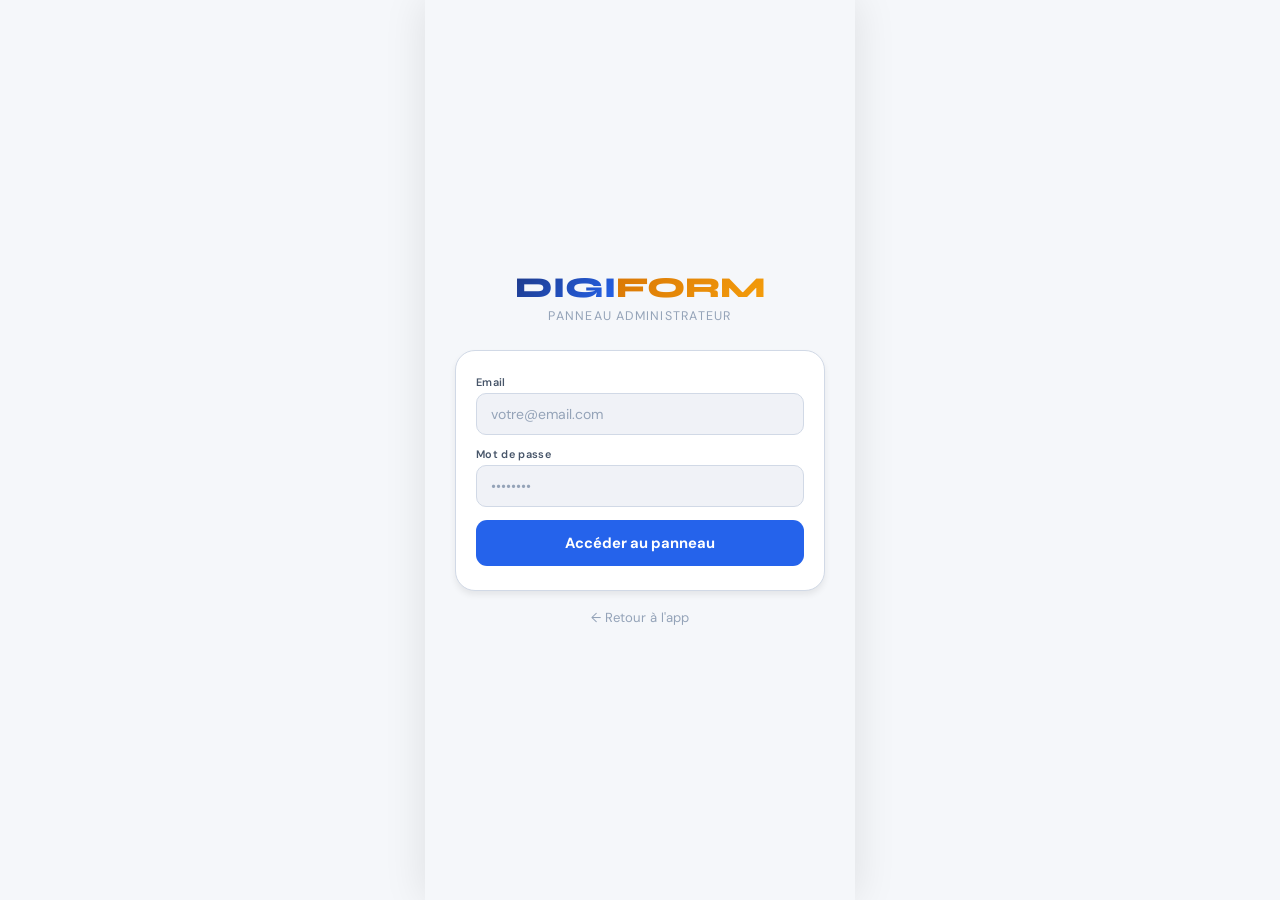
==== commit 20ad3f1a: "Update admin.html" ====
--- a/admin.html
+++ b/admin.html
@@ -1,47 +1,118 @@
 <!DOCTYPE html>
 <html lang="fr">
 <head>
-<meta charset="UTF-8">
-<meta name="viewport" content="width=device-width,initial-scale=1,maximum-scale=1,user-scalable=no">
+<meta charset="UTF-8"/>
+<meta name="viewport" content="width=device-width,initial-scale=1,maximum-scale=1"/>
 <title>DIGIFORM · Admin</title>
-<link href="https://fonts.googleapis.com/css2?family=Syne:wght@700;800&family=Epilogue:wght@400;500;600;700&display=swap" rel="stylesheet">
+<link rel="preconnect" href="https://fonts.googleapis.com"/>
+<link rel="preconnect" href="https://fonts.gstatic.com" crossorigin/>
+<link href="https://fonts.googleapis.com/css2?family=DM+Sans:wght@400;500;600&family=Syne:wght@700;800&display=swap" rel="stylesheet"/>
 <style>
 *,*::before,*::after{box-sizing:border-box;margin:0;padding:0;}
-html,body{min-height:100vh;background:#070B17;color:#E8EEFF;font-family:'Epilogue',sans-serif;overscroll-behavior:none;}
-#app{max-width:430px;margin:0 auto;min-height:100vh;background:#070B17;display:flex;flex-direction:column;}
-::-webkit-scrollbar{width:3px;}::-webkit-scrollbar-thumb{background:#1E2D55;border-radius:3px;}
+:root{
+  --bg:#F5F7FA;--bg2:#FFFFFF;--bg3:#F0F2F7;--bg4:#E2E6EF;
+  --border:#D1D9E6;--text:#0F172A;--text2:#475569;--text3:#94A3B8;
+  --blue:#2563EB;--blue2:#1D4ED8;--blue-light:#EFF6FF;--blue-border:#BFDBFE;
+  --gold:#D97706;--gold-bg:#FFFBEB;--gold-border:#FDE68A;
+  --green:#059669;--green-bg:#ECFDF5;--green-border:#A7F3D0;
+  --red:#DC2626;--red-bg:#FEF2F2;--red-border:#FECACA;
+  --sh:0 1px 2px rgba(0,0,0,.06),0 1px 3px rgba(0,0,0,.1);
+  --sh2:0 4px 6px rgba(0,0,0,.07);
+}
+html,body{min-height:100vh;background:var(--bg);color:var(--text);font-family:'DM Sans',sans-serif;overflow-x:hidden;}
+#app{max-width:430px;margin:0 auto;min-height:100vh;display:flex;flex-direction:column;}
+::-webkit-scrollbar{width:3px;}::-webkit-scrollbar-thumb{background:var(--bg4);border-radius:3px;}
+@keyframes rise{from{opacity:0;transform:translateY(12px);}to{opacity:1;transform:none;}}
+@keyframes float{0%,100%{transform:translateY(0);}50%{transform:translateY(-6px);}}
+@keyframes shimmer{from{background-position:-200%;}to{background-position:200%;}}
+@keyframes fadeIn{from{opacity:0;}to{opacity:1;}}
+@keyframes slideUp{from{transform:translateY(100%);opacity:0;}to{transform:none;opacity:1;}}
 @keyframes spin{to{transform:rotate(360deg);}}
-@keyframes rise{from{opacity:0;transform:translateY(14px);}to{opacity:1;transform:none;}}
-@keyframes float{0%,100%{transform:translateY(0);}50%{transform:translateY(-7px);}}
-@keyframes shimmer{from{background-position:-200%;}to{background-position:200%;}}
-@keyframes ov{from{opacity:0;}to{opacity:1;}}
-@keyframes bt{from{transform:translateY(100%);}to{transform:translateY(0);}}
-.page{animation:rise .4s cubic-bezier(.22,1,.36,1) both;}
-.shim{background:linear-gradient(90deg,#0D1426 25%,#1E2D55 50%,#0D1426 75%);background-size:200%;animation:shimmer 1.5s infinite;}
-/* GRADIENT TEXT */
-.gc{background:linear-gradient(135deg,#fff 20%,#B0D8FF 100%);-webkit-background-clip:text;-webkit-text-fill-color:transparent;background-clip:text;}
-.gg{background:linear-gradient(135deg,#FFB800,#FF6A00);-webkit-background-clip:text;-webkit-text-fill-color:transparent;background-clip:text;}
-/* BUTTONS */
-.btn{border:none;cursor:pointer;font-family:'Epilogue',sans-serif;font-weight:600;transition:all .22s;display:inline-flex;align-items:center;justify-content:center;gap:7px;}
-.btn:hover:not(:disabled){transform:translateY(-2px);}
-.btn:active:not(:disabled){transform:scale(.95);}
+
+.logo-brand{font-family:'Syne',sans-serif;font-weight:800;line-height:1;white-space:nowrap;display:inline-flex;}
+.ld{background:linear-gradient(135deg,#1E3A8A,#2563EB);-webkit-background-clip:text;-webkit-text-fill-color:transparent;background-clip:text;}
+.lf{background:linear-gradient(135deg,#D97706,#F59E0B);-webkit-background-clip:text;-webkit-text-fill-color:transparent;background-clip:text;}
+
+.btn{border:none;cursor:pointer;font-family:'DM Sans',sans-serif;font-weight:600;transition:all .22s;display:inline-flex;align-items:center;justify-content:center;gap:7px;}
+.btn:hover:not(:disabled){transform:translateY(-1px);}
+.btn:active:not(:disabled){transform:scale(.97);}
 .btn:disabled{opacity:.45;cursor:not-allowed;transform:none!important;}
-.btn-cy{background:linear-gradient(135deg,#00D4FF,#0099FF);color:#070B17;}
-.btn-cy:hover:not(:disabled){box-shadow:0 8px 24px rgba(0,212,255,.4);}
-.btn-go{background:linear-gradient(135deg,#FFB800,#FF7A00);color:#070B17;}
-.btn-rb{background:rgba(255,80,80,.1);color:#FF5050;border:1px solid rgba(255,80,80,.25)!important;}
-/* INPUTS */
-.inp{background:#131C35;border:1px solid #1E2D55;border-radius:12px;color:#E8EEFF;font-family:'Epilogue',sans-serif;font-size:14px;padding:11px 14px;width:100%;outline:none;transition:border-color .2s;display:block;}
-.inp:focus{border-color:#00D4FF;box-shadow:0 0 0 3px rgba(0,212,255,.08);}
-.inp::placeholder{color:#3A4A6E;}
+.btn-blue{background:var(--blue);color:#fff;border-radius:10px;}
+.btn-blue:hover:not(:disabled){background:var(--blue2);}
+.btn-red{background:var(--red-bg);color:var(--red);border:1px solid var(--red-border);border-radius:10px;}
+.btn-outline{background:var(--bg2);color:var(--text);border:1.5px solid var(--border);border-radius:10px;}
+.inp{background:var(--bg3);border:1.5px solid var(--border);border-radius:10px;color:var(--text);font-family:'DM Sans',sans-serif;font-size:14px;padding:11px 14px;width:100%;outline:none;transition:all .2s;display:block;}
+.inp:focus{border-color:var(--blue);background:var(--blue-light);}
+.inp::placeholder{color:var(--text3);}
 textarea.inp{resize:vertical;min-height:80px;}
 select.inp{cursor:pointer;-webkit-appearance:none;}
-.lbl{font-size:11px;color:#5B6A90;display:block;margin-bottom:5px;font-weight:600;letter-spacing:.04em;text-transform:uppercase;}
-.card{background:#0D1426;border-radius:15px;padding:15px;border:1px solid rgba(255,255,255,.07);margin-bottom:12px;}
-/* USER EDIT MODAL */
-#ue-overlay{position:fixed;inset:0;background:rgba(7,11,23,.88);backdrop-filter:blur(14px);z-index:9000;display:none;align-items:flex-end;justify-content:center;}
-#ue-overlay.show{display:flex;animation:ov .25s;}
-#ue-modal{width:100%;max-width:430px;background:#0D1426;border-radius:24px 24px 0 0;border:1px solid rgba(255,255,255,.09);border-bottom:none;padding:22px 18px 40px;animation:bt .3s cubic-bezier(.22,1,.36,1);max-height:85vh;overflow-y:auto;}
+.lbl{font-size:.68rem;font-weight:600;color:var(--text2);display:block;margin-bottom:4px;letter-spacing:.03em;}
+.card{background:var(--bg2);border:1px solid var(--border);border-radius:14px;padding:15px;margin-bottom:12px;box-shadow:var(--sh);}
+
+/* HEADER */
+.adm-hdr{background:rgba(255,255,255,.97);border-bottom:1px solid var(--border);padding:11px 14px;display:flex;align-items:center;gap:11px;flex-shrink:0;position:sticky;top:0;z-index:100;box-shadow:var(--sh);}
+.adm-back{width:36px;height:36px;border-radius:50%;background:var(--bg3);border:1.5px solid var(--border);cursor:pointer;color:var(--text2);font-size:1rem;display:flex;align-items:center;justify-content:center;text-decoration:none;transition:all .2s;}
+.adm-back:hover{border-color:var(--blue);color:var(--blue);}
+.adm-email{font-size:.7rem;color:var(--blue);margin-top:2px;overflow:hidden;text-overflow:ellipsis;white-space:nowrap;}
+
+/* TABS */
+.adm-tabs{display:flex;gap:4px;overflow-x:auto;padding:8px 12px;flex-shrink:0;background:var(--bg2);border-bottom:1px solid var(--border);}
+.adm-tabs::-webkit-scrollbar{height:0;}
+.adm-tab{flex-shrink:0;padding:7px 12px;border-radius:9px;font-size:.78rem;background:var(--bg3);color:var(--text2);border:1.5px solid var(--border);cursor:pointer;font-family:'DM Sans',sans-serif;font-weight:500;white-space:nowrap;transition:all .2s;}
+.adm-tab.active{background:var(--blue);color:#fff;border-color:var(--blue);font-weight:700;}
+
+/* CONTENT */
+.adm-content{flex:1;overflow-y:auto;padding:15px 13px;}
+.adm-sub{display:none;animation:rise .35s ease both;}
+.adm-sub.active{display:block;}
+
+/* PRODUCT ITEMS */
+.pitem{background:var(--bg2);border-radius:12px;padding:11px;border:1px solid var(--border);display:flex;gap:10px;align-items:center;margin-bottom:8px;box-shadow:var(--sh);}
+.pthumb{width:48px;height:48px;border-radius:9px;flex-shrink:0;display:flex;align-items:center;justify-content:center;font-size:1.2rem;background-size:cover;background-position:center;}
+
+/* CONTACT ITEMS */
+.citem{background:var(--bg2);border-radius:12px;padding:11px;border:1px solid var(--border);display:flex;gap:10px;align-items:center;margin-bottom:8px;box-shadow:var(--sh);}
+.cav{width:36px;height:36px;border-radius:50%;background:var(--blue-light);color:var(--blue);display:flex;align-items:center;justify-content:center;font-size:.78rem;font-weight:800;font-family:'Syne',sans-serif;flex-shrink:0;}
+
+/* USER ITEMS */
+.uitem{background:var(--bg2);border-radius:12px;padding:11px;border:1px solid var(--border);display:flex;gap:10px;align-items:center;margin-bottom:8px;box-shadow:var(--sh);}
+
+/* NOTIFICATION HISTORY */
+.nh-item{background:var(--bg2);border:1px solid var(--border);border-radius:12px;padding:13px;margin-bottom:9px;box-shadow:var(--sh);}
+
+/* SQL */
+.sql-block{background:var(--bg2);border-radius:13px;overflow:hidden;border:1px solid var(--border);margin-bottom:14px;box-shadow:var(--sh);}
+.sql-hdr{padding:10px 13px;background:var(--bg3);display:flex;justify-content:space-between;align-items:center;border-bottom:1px solid var(--border);}
+pre.sql-code{padding:13px;font-size:10px;color:var(--text2);overflow:auto;line-height:1.9;font-family:monospace;margin:0;max-height:350px;white-space:pre-wrap;}
+
+/* LOGIN */
+.login-wrap{min-height:100vh;display:flex;flex-direction:column;align-items:center;justify-content:center;padding:32px 22px;background:var(--bg);}
+.login-box{width:100%;max-width:370px;background:var(--bg2);border-radius:20px;padding:24px 20px;border:1px solid var(--border);box-shadow:var(--sh2);}
+
+/* MODAL EDIT USER */
+#ue-overlay{position:fixed;inset:0;background:rgba(15,23,42,.5);backdrop-filter:blur(8px);z-index:9000;display:none;align-items:flex-end;justify-content:center;}
+#ue-overlay.show{display:flex;animation:fadeIn .25s;}
+#ue-modal{width:100%;max-width:430px;background:var(--bg2);border-radius:22px 22px 0 0;border:1px solid var(--border);border-bottom:none;padding:22px 18px 44px;animation:slideUp .3s cubic-bezier(.22,1,.36,1);max-height:85vh;overflow-y:auto;}
+
+/* TOGGLE */
+.tog-row{display:flex;align-items:center;gap:10px;background:var(--bg3);padding:11px 13px;border-radius:10px;cursor:pointer;border:1px solid var(--border);}
+.tog{width:40px;height:22px;border-radius:11px;background:var(--border);position:relative;transition:background .22s;flex-shrink:0;}
+.tog.on{background:var(--blue);}
+.tog-k{position:absolute;top:2px;left:2px;width:18px;height:18px;border-radius:50%;background:#fff;transition:left .22s;box-shadow:0 1px 3px rgba(0,0,0,.2);}
+.tog.on .tog-k{left:20px;}
+
+/* TOAST */
+#toast{position:fixed;top:72px;left:50%;transform:translateX(-50%);padding:10px 20px;border-radius:999px;z-index:9999;font-weight:700;font-size:.82rem;box-shadow:0 8px 24px rgba(0,0,0,.15);white-space:nowrap;max-width:90vw;text-align:center;display:none;}
+#toast.show{display:block;animation:rise .3s ease;}
+#toast.ok{background:#059669;color:#fff;}
+#toast.err{background:#DC2626;color:#fff;}
+#toast.inf{background:var(--blue);color:#fff;}
+#toast.warn{background:var(--gold);color:#fff;}
+
+.spin-s{display:inline-block;width:13px;height:13px;border:2px solid rgba(255,255,255,.3);border-top-color:#fff;border-radius:50%;animation:spin .7s linear infinite;vertical-align:middle;}
+.spin-d{display:inline-block;width:13px;height:13px;border:2px solid rgba(0,0,0,.15);border-top-color:var(--text);border-radius:50%;animation:spin .7s linear infinite;vertical-align:middle;}
+
+@media(min-width:430px){#app{box-shadow:0 0 40px rgba(0,0,0,.1);}}
 </style>
 </head>
 <body>
@@ -52,30 +123,24 @@
     <div id="ue-modal"><div id="ue-content"></div></div>
   </div>
 </div>
+<div id="toast"></div>
+
 <script>
 const SB='https://rxhjuetoxyjrairroycb.supabase.co';
 const ANON='eyJhbGciOiJIUzI1NiIsInR5cCI6IkpXVCJ9.eyJpc3MiOiJzdXBhYmFzZSIsInJlZiI6InJ4aGp1ZXRveHlqcmFpcnJveWNiIiwicm9sZSI6ImFub24iLCJpYXQiOjE3NzYwOTkxMjksImV4cCI6MjA5MTY3NTEyOX0.FTk6DNeI2FSsY6Eg1mKC64lj1-aS9fzTyzTlQbuGn-Q';
-const TC={livre:'#FFB800',formation:'#FF6B35',logiciel:'#00E5A0',audio:'#B04FFF'};
-const PAYS_OPT=[['CI','🇨🇮 Côte d\'Ivoire'],['CM','🇨🇲 Cameroun'],['SN','🇸🇳 Sénégal'],['BJ','🇧🇯 Bénin'],['BF','🇧🇫 Burkina Faso'],['ML','🇲🇱 Mali'],['GH','🇬🇭 Ghana'],['TG','🇹🇬 Togo'],['OTHER','🌍 International']];
-
-const S={sess:null,prof:null,sub:'add',products:[],users:[],notifs:[],contacts:[],cFilt:[],userF:'all',saving:false,del:null,featured:false,imgUrl:'',imgPrev:'',bucket:null,ueAdmin:false};
+const TC={livre:'#D97706',formation:'#DC2626',logiciel:'#059669',audio:'#7C3AED'};
+const PAYS_OPT=[['CI','🇨🇮 Côte d\'Ivoire'],['CM','🇨🇲 Cameroun'],['SN','🇸🇳 Sénégal'],['BJ','🇧🇯 Bénin'],['BF','🇧🇫 Burkina'],['ML','🇲🇱 Mali'],['GH','🇬🇭 Ghana'],['TG','🇹🇬 Togo'],['OTHER','🌍 International']];
+
+const S={sess:null,prof:null,sub:'add',products:[],users:[],notifs:[],contacts:[],cFilt:[],userF:'all',saving:false,featured:false,imgUrl:'',imgPrev:'',bucket:null,ueAdmin:false,sendingNotif:false};
 const tok=()=>S.sess?.access_token||ANON;
 const esc=s=>(s||'').replace(/&/g,'&amp;').replace(/</g,'&lt;').replace(/>/g,'&gt;').replace(/"/g,'&quot;');
-const tc=t=>TC[t]||'#00D4FF';
 const fmt=p=>Number(p).toLocaleString('fr-FR');
 const fmtD=d=>new Date(d).toLocaleDateString('fr-FR',{day:'2-digit',month:'short',year:'numeric'});
-function spin(){return`<span style="display:inline-block;width:13px;height:13px;border:2px solid rgba(0,0,0,.25);border-top-color:#070B17;border-radius:50%;animation:spin .8s linear infinite;vertical-align:middle;"></span>`;}
-function spinW(){return`<span style="display:inline-block;width:12px;height:12px;border:2px solid rgba(255,255,255,.2);border-top-color:#E8EEFF;border-radius:50%;animation:spin .8s linear infinite;vertical-align:middle;"></span>`;}
-function tLogo(sz=18){return`<span style="display:inline-flex;align-items:center;"><span class="gc" style="font-family:'Syne',sans-serif;font-weight:800;font-size:${sz}px;">DIGI</span><span class="gg" style="font-family:'Syne',sans-serif;font-weight:800;font-size:${sz}px;">FORM</span></span>`;}
-
-let _tt;
-function showToast(msg,t='success'){
-  clearTimeout(_tt);
-  const c={success:'linear-gradient(135deg,#00E5A0,#00A060)',error:'linear-gradient(135deg,#FF5050,#C00)',warning:'linear-gradient(135deg,#FFB800,#FF7A00)',info:'linear-gradient(135deg,#00D4FF,#0099FF)'};
-  const el=document.getElementById('toast-area');if(!el)return;
-  el.innerHTML=`<div style="position:fixed;top:68px;left:50%;transform:translateX(-50%);background:${c[t]||c.info};color:#fff;padding:11px 22px;border-radius:20px;z-index:9999;font-weight:700;font-size:13px;box-shadow:0 10px 30px rgba(0,0,0,.6);animation:rise .3s ease;white-space:nowrap;max-width:92vw;text-align:center;">${msg}</div>`;
-  _tt=setTimeout(()=>{el.innerHTML='';},3500);
-}
+function spinS(){return`<span class="spin-s"></span>`;}
+function spinD(){return`<span class="spin-d"></span>`;}
+
+let toTm2;
+function toast(msg,t='ok'){clearTimeout(toTm2);const e=document.getElementById('toast');if(!e)return;e.textContent=msg;e.className='show '+t;toTm2=setTimeout(()=>e.classList.remove('show'),4000);}
 
 async function dbReq(path,opts={}){
   try{
@@ -88,6 +153,7 @@
   try{const r=await fetch(`${SB}/auth/v1/${ep}`,{method:'POST',headers:{'Content-Type':'application/json',apikey:ANON},body:JSON.stringify(body)});return await r.json();}
   catch{return{error:'network'};}
 }
+
 async function chargerTout(path){
   const PAGE=1000;let res=[],off=0,done=false;
   while(!done){try{const r=await fetch(`${SB}/rest/v1/${path}`,{headers:{apikey:ANON,Authorization:`Bearer ${tok()}`,'Range-Unit':'items','Range':`${off}-${off+PAGE-1}`,'Prefer':'count=none'}});const d=await r.json();if(!Array.isArray(d)||d.length===0)done=true;else{res=[...res,...d];if(d.length<PAGE)done=true;else off+=PAGE;}}catch{done=true;}}
@@ -98,6 +164,7 @@
 async function loadUsers(){const{ok,d}=await dbReq('profiles?order=created_at.desc');if(ok&&Array.isArray(d))S.users=d;}
 async function loadNotifs(){const{ok,d}=await dbReq('notifications?order=created_at.desc');if(ok&&Array.isArray(d))S.notifs=d;}
 async function loadContacts(){S.contacts=await chargerTout('pre_contacts?order=created_at.desc&select=id,full_name,phone,email,profession,country_code,created_at');filtrerContacts();}
+
 function filtrerContacts(){
   const q=(document.getElementById('c-srch')?.value||'').toLowerCase().trim();
   S.cFilt=S.contacts.filter(c=>!q||(c.full_name||'').toLowerCase().includes(q)||(c.phone||'').includes(q)||(c.profession||'').toLowerCase().includes(q)||(c.country_code||'').toLowerCase().includes(q));
@@ -105,107 +172,100 @@
 }
 function afficherContacts(){
   const el=document.getElementById('c-list');if(!el)return;
-  const lbl=document.getElementById('c-lbl');
-  if(lbl)lbl.textContent=`${S.contacts.length} contacts importés · ${S.cFilt.length} résultats`;
+  const lbl=document.getElementById('c-lbl');if(lbl)lbl.textContent=`${S.contacts.length} contacts importés · ${S.cFilt.length} résultats`;
   const show=S.cFilt.slice(0,60);
-  el.innerHTML=show.length===0?'<div style="text-align:center;padding:20px;color:#5B6A90;font-size:13px;">Aucun résultat</div>':
+  el.innerHTML=show.length===0?'<div style="text-align:center;padding:20px;color:var(--text3);font-size:13px;">Aucun résultat</div>':
     show.map(c=>`
-    <div style="background:#0D1426;border-radius:12px;padding:11px;border:1px solid rgba(255,255,255,.06);display:flex;gap:9px;align-items:center;margin-bottom:7px;">
-      <div style="width:36px;height:36px;border-radius:50%;background:rgba(0,212,255,.12);color:#00D4FF;display:flex;align-items:center;justify-content:center;font-size:13px;font-weight:800;font-family:'Syne',sans-serif;flex-shrink:0;">${(c.full_name||'?').charAt(0).toUpperCase()}</div>
+    <div class="citem">
+      <div class="cav">${(c.full_name||'?').charAt(0).toUpperCase()}</div>
       <div style="flex:1;min-width:0;">
         <div style="font-size:13px;font-weight:700;overflow:hidden;text-overflow:ellipsis;white-space:nowrap;">${esc(c.full_name||'Sans nom')}</div>
-        <div style="font-size:11px;color:#5B6A90;overflow:hidden;text-overflow:ellipsis;white-space:nowrap;">${esc(c.phone||'')}${c.profession?' · '+esc(c.profession):''}${c.country_code?' · '+esc(c.country_code):''}</div>
-      </div>
-      <button onclick="supprimerContact('${c.id}')" class="btn btn-rb" style="padding:6px 9px;border-radius:8px;font-size:13px;flex-shrink:0;">🗑️</button>
-    </div>`).join('')+
-    (S.cFilt.length>60?`<div style="text-align:center;padding:8px;color:#5B6A90;font-size:12px;">+${S.cFilt.length-60} autres — affinez la recherche</div>`:'');
-}
-
-/* ── HTML SECTIONS ── */
+        <div style="font-size:11px;color:var(--text3);overflow:hidden;text-overflow:ellipsis;white-space:nowrap;">${esc(c.phone||'')}${c.profession?' · '+esc(c.profession):''}${c.country_code?' · '+esc(c.country_code):''}</div>
+      </div>
+      <button onclick="supprimerContact('${c.id}')" class="btn btn-red" style="padding:6px 9px;font-size:12px;flex-shrink:0;">🗑️</button>
+    </div>`).join('')+(S.cFilt.length>60?`<div style="text-align:center;padding:8px;color:var(--text3);font-size:12px;">+${S.cFilt.length-60} autres — affinez la recherche</div>`:'');
+}
+
+/* ── SECTIONS HTML ── */
 function tLogin(err='',busy=false){
-  return`<div class="page" style="min-height:100vh;display:flex;flex-direction:column;align-items:center;justify-content:center;padding:32px 22px;">
-    <div style="text-align:center;margin-bottom:28px;">${tLogo(28)}<div style="font-size:12px;color:#5B6A90;margin-top:6px;letter-spacing:.1em;text-transform:uppercase;">Panneau Administrateur</div></div>
-    <div style="width:100%;max-width:370px;background:#0D1426;border-radius:22px;padding:24px 20px;border:1px solid rgba(255,255,255,.08);">
+  return`<div class="login-wrap">
+    <div style="text-align:center;margin-bottom:26px;"><div class="logo-brand" style="font-size:1.8rem;"><span class="ld">DIGI</span><span class="lf">FORM</span></div><div style="font-size:.78rem;color:var(--text3);margin-top:6px;letter-spacing:.1em;text-transform:uppercase;">Panneau Administrateur</div></div>
+    <div class="login-box">
       <div style="display:flex;flex-direction:column;gap:12px;">
-        <div><label class="lbl">Email</label><input id="l-email" class="inp" type="email" placeholder="votre@email.com" autocomplete="email"></div>
-        <div><label class="lbl">Mot de passe</label><input id="l-pwd" class="inp" type="password" placeholder="••••••••"></div>
-      </div>
-      ${err?`<div style="margin-top:10px;font-size:12px;color:#FF8080;background:rgba(255,80,80,.08);padding:10px;border-radius:10px;text-align:center;">${esc(err)}</div>`:''}
-      <button id="l-btn" class="btn btn-cy" style="width:100%;padding:14px;border-radius:13px;font-size:15px;margin-top:13px;" ${busy?'disabled':''}>${busy?spin()+' Vérification…':'Accéder au panneau'}</button>
-    </div>
-    <a href="dashboard.html" style="color:#5B6A90;font-size:13px;text-decoration:none;margin-top:18px;">← Retour à l'app</a>
+        <div><label class="lbl">Email</label><input id="l-email" class="inp" type="email" placeholder="votre@email.com" autocomplete="email"/></div>
+        <div><label class="lbl">Mot de passe</label><input id="l-pwd" class="inp" type="password" placeholder="••••••••"/></div>
+      </div>
+      ${err?`<div style="margin-top:10px;font-size:12px;color:var(--red);background:var(--red-bg);padding:10px;border-radius:9px;text-align:center;">${esc(err)}</div>`:''}
+      <button id="l-btn" class="btn btn-blue" style="width:100%;padding:13px;border-radius:11px;font-size:.92rem;font-weight:700;margin-top:13px;" ${busy?'disabled':''}>${busy?spinS()+' Vérification…':'Accéder au panneau'}</button>
+    </div>
+    <a href="dashboard.html" style="color:var(--text3);font-size:.82rem;text-decoration:none;margin-top:18px;">← Retour à l'app</a>
   </div>`;
 }
 
 function tHeader(){
-  return`<div style="background:rgba(7,11,23,.98);border-bottom:1px solid rgba(255,255,255,.07);padding:10px 13px;display:flex;align-items:center;gap:11px;flex-shrink:0;position:sticky;top:0;z-index:100;">
-    <a href="dashboard.html" style="width:36px;height:36px;border-radius:50%;background:rgba(255,255,255,.08);display:flex;align-items:center;justify-content:center;color:#E8EEFF;font-size:18px;text-decoration:none;flex-shrink:0;">&#8592;</a>
+  return`<div class="adm-hdr">
+    <a href="dashboard.html" class="adm-back">&#8592;</a>
     <div style="flex:1;min-width:0;">
-      <div style="display:flex;align-items:center;gap:6px;">${tLogo(17)}<span style="color:#3A4A6E;font-size:12px;margin-left:4px;">Admin</span></div>
-      <div style="font-size:10px;color:#00D4FF;margin-top:2px;overflow:hidden;text-overflow:ellipsis;white-space:nowrap;">${esc(S.sess?.user?.email||'')}</div>
-    </div>
-    <button onclick="deconnecterAdmin()" class="btn btn-rb" style="padding:7px 12px;border-radius:10px;font-size:12px;flex-shrink:0;">Déco</button>
+      <div style="display:flex;align-items:center;gap:6px;"><div class="logo-brand" style="font-size:1.1rem;"><span class="ld">DIGI</span><span class="lf">FORM</span></div><span style="color:var(--text3);font-size:.75rem;">Admin</span></div>
+      <div class="adm-email">${esc(S.sess?.user?.email||'')}</div>
+    </div>
+    <button onclick="deconnecterAdmin()" class="btn btn-red" style="padding:7px 11px;font-size:.78rem;flex-shrink:0;">Déco</button>
   </div>`;
 }
 
 function tTabs(){
   const tabs=[{id:'add',l:'Ajouter'},{id:'list',l:'Produits'},{id:'contacts',l:'Contacts'},{id:'users',l:'Membres'},{id:'notifs',l:'Notifs'},{id:'sql',l:'Setup'}];
-  return`<div style="display:flex;gap:5px;overflow-x:auto;padding:8px 11px;flex-shrink:0;background:rgba(7,11,23,.92);border-bottom:1px solid rgba(255,255,255,.04);">
-    ${tabs.map(t=>`<button data-sub="${t.id}" class="btn" style="flex-shrink:0;padding:8px 12px;border-radius:10px;font-size:12px;white-space:nowrap;border:none;${S.sub===t.id?'background:linear-gradient(135deg,#00D4FF,#0099FF);color:#070B17;font-weight:700;':'background:rgba(255,255,255,.06);color:#E8EEFF;'}">${t.l}</button>`).join('')}
-  </div>`;
-}
-
-/* AJOUTER PRODUIT */
+  return`<div class="adm-tabs">${tabs.map(t=>`<button data-sub="${t.id}" class="adm-tab${S.sub===t.id?' active':''}">${t.l}</button>`).join('')}</div>`;
+}
+
 function tAddProduct(){
-  return`<div class="page" style="display:flex;flex-direction:column;gap:13px;">
-    <div><label class="lbl">Titre *</label><input id="fp-title" class="inp" placeholder="Ex: Python pour débutants"></div>
-    <div><label class="lbl">Description</label><textarea id="fp-desc" class="inp" placeholder="Description détaillée…"></textarea></div>
-    <div style="display:grid;grid-template-columns:1fr 1fr;gap:11px;">
-      <div><label class="lbl">Prix (FCFA) *</label><input id="fp-price" class="inp" type="number" placeholder="5000"></div>
-      <div><label class="lbl">Type *</label>
-        <select id="fp-type" class="inp">
-          <option value="livre">Livre</option><option value="formation">Formation</option>
-          <option value="logiciel">Logiciel</option><option value="audio">Audio</option>
-        </select>
-      </div>
-    </div>
-    <div><label class="lbl">URL Image</label><input id="fp-img" class="inp" placeholder="https://... ou laissez vide"></div>
-    <div><label class="lbl">WhatsApp (avec indicatif)</label><input id="fp-wa" class="inp" placeholder="+2250707070707"></div>
-    <div style="display:flex;align-items:center;gap:12px;background:#131C35;padding:13px;border-radius:12px;cursor:pointer;border:1px solid rgba(255,255,255,.06);" onclick="toggleFeat()">
-      <div id="feat-tog" style="width:42px;height:22px;border-radius:11px;background:${S.featured?'linear-gradient(135deg,#00D4FF,#0099FF)':'#1E2D55'};position:relative;transition:background .22s;flex-shrink:0;">
-        <div style="position:absolute;top:2px;left:${S.featured?22:2}px;width:18px;height:18px;border-radius:50%;background:white;transition:left .22s;box-shadow:0 2px 6px rgba(0,0,0,.35);"></div>
-      </div>
-      <span style="font-size:13px;color:#E8EEFF;">Mettre en vedette</span>
-    </div>
-    <button id="fp-btn" class="btn btn-cy" style="padding:14px;border-radius:13px;font-size:14px;margin-top:4px;" onclick="publierProduit()">
-      ${S.saving?spin()+' Publication…':'Publier le produit'}
-    </button>
-  </div>`;
-}
-
-/* LISTE PRODUITS */
+  return`<div class="adm-sub active">
+    <div class="card">
+      <div class="card-hdr" style="font-size:.65rem;font-weight:700;color:var(--text3);letter-spacing:.1em;text-transform:uppercase;margin-bottom:11px;display:flex;align-items:center;gap:7px;"><span style="width:3px;height:12px;border-radius:2px;background:var(--blue);display:inline-block;flex-shrink:0;"></span>Informations produit</div>
+      <div style="display:flex;flex-direction:column;gap:11px;">
+        <div><label class="lbl">Titre *</label><input id="fp-title" class="inp" placeholder="Ex: Python pour débutants"/></div>
+        <div><label class="lbl">Description</label><textarea id="fp-desc" class="inp" placeholder="Description détaillée…"></textarea></div>
+        <div style="display:grid;grid-template-columns:1fr 1fr;gap:10px;">
+          <div><label class="lbl">Prix (FCFA) *</label><input id="fp-price" class="inp" type="number" placeholder="5000"/></div>
+          <div><label class="lbl">Type *</label>
+            <select id="fp-type" class="inp">
+              <option value="livre">📚 Livre</option><option value="formation">🎬 Formation</option>
+              <option value="logiciel">💻 Logiciel</option><option value="audio">🎧 Audio</option>
+            </select>
+          </div>
+        </div>
+        <div><label class="lbl">URL Image</label><input id="fp-img" class="inp" placeholder="https://… (laissez vide si aucune)"/></div>
+        <div><label class="lbl">WhatsApp vendeur</label><input id="fp-wa" class="inp" placeholder="+2250707070707"/></div>
+        <div class="tog-row" onclick="toggleFeat()" id="feat-row">
+          <div class="tog${S.featured?' on':''}" id="feat-tog"><div class="tog-k" style="left:${S.featured?'20px':'2px'};"></div></div>
+          <span style="font-size:.83rem;font-weight:500;">Mettre en vedette (bannière accueil)</span>
+        </div>
+        <button id="fp-btn" class="btn btn-blue" style="padding:13px;border-radius:11px;font-size:.88rem;font-weight:700;" onclick="publierProduit()">Publier le produit</button>
+      </div>
+    </div>
+  </div>`;
+}
+
 function tProductsList(){
-  if(!S.products.length)return`<div style="display:flex;flex-direction:column;align-items:center;padding:48px 24px;gap:13px;text-align:center;"><div style="font-size:50px;animation:float 3s ease-in-out infinite;">📭</div><div style="font-size:15px;font-weight:600;color:#8899BB;">Aucun produit publié</div></div>`;
-  return`<div class="page" style="display:flex;flex-direction:column;gap:9px;">
-    <div style="font-size:12px;color:#5B6A90;margin-bottom:4px;">${S.products.length} produit(s)</div>
-    ${S.products.map(p=>{const c=tc(p.type);return`<div style="background:#0D1426;border-radius:13px;padding:12px;border:1px solid rgba(255,255,255,.06);display:flex;gap:11px;align-items:center;">
-      <div style="width:50px;height:50px;border-radius:10px;flex-shrink:0;${p.image_url?`background:url(${esc(p.image_url)}) center/cover;`:`background:${c}18;`}display:flex;align-items:center;justify-content:center;font-size:20px;">${!p.image_url?{livre:'📚',formation:'🎬',logiciel:'💻',audio:'🎧'}[p.type]||'📦':''}</div>
+  if(!S.products.length)return`<div class="adm-sub active"><div style="display:flex;flex-direction:column;align-items:center;padding:48px 24px;gap:13px;text-align:center;"><div style="font-size:3rem;animation:float 3s ease-in-out infinite;">📭</div><div style="font-size:.95rem;font-weight:700;color:var(--text2);">Aucun produit</div></div></div>`;
+  return`<div class="adm-sub active">
+    <div style="font-size:.75rem;color:var(--text3);margin-bottom:10px;">${S.products.length} produit(s)</div>
+    ${S.products.map(p=>{const c=TC[p.type]||'var(--blue)';const icons={livre:'📚',formation:'🎬',logiciel:'💻',audio:'🎧'};return`<div class="pitem">
+      <div class="pthumb" style="${p.image_url?`background-image:url('${esc(p.image_url)}');`:''}">${!p.image_url?icons[p.type]||'📦':''}</div>
       <div style="flex:1;min-width:0;">
         <div style="font-size:13px;font-weight:700;overflow:hidden;text-overflow:ellipsis;white-space:nowrap;">${esc(p.title)}</div>
-        <div style="font-size:12px;color:#FFB800;font-weight:600;margin-top:2px;">${fmt(p.price)} FCFA</div>
+        <div style="font-size:12px;color:var(--gold);font-weight:700;margin-top:2px;">${fmt(p.price)} FCFA</div>
         <div style="font-size:10px;color:${c};margin-top:2px;">${esc(p.type||'')}${p.featured?' · Vedette':''}</div>
       </div>
-      <button data-del="${p.id}" class="btn btn-rb" style="padding:7px 10px;border-radius:9px;font-size:13px;flex-shrink:0;" ${S.del===p.id?'disabled':''}>${S.del===p.id?spinW():'🗑️'}</button>
+      <button data-del="${p.id}" class="btn btn-red" style="padding:7px 10px;font-size:13px;flex-shrink:0;">🗑️</button>
     </div>`;}).join('')}
   </div>`;
 }
 
-/* CONTACTS */
 function tContacts(){
-  return`<div class="page" style="display:flex;flex-direction:column;gap:13px;">
-    <!-- AJOUTER CONTACT -->
-    <div class="card" style="border:1px solid rgba(0,212,255,.15);">
-      <div style="font-size:14px;font-weight:700;color:#E8EEFF;margin-bottom:13px;">Ajouter un contact</div>
+  return`<div class="adm-sub active">
+    <div class="card">
+      <div style="font-size:.65rem;font-weight:700;color:var(--text3);letter-spacing:.1em;text-transform:uppercase;margin-bottom:11px;display:flex;align-items:center;gap:7px;"><span style="width:3px;height:12px;border-radius:2px;background:var(--blue);display:inline-block;flex-shrink:0;"></span>Ajouter un contact</div>
       <div style="display:flex;flex-direction:column;gap:10px;">
         <div style="display:grid;grid-template-columns:1fr 1fr;gap:10px;">
           <div><label class="lbl">Nom complet *</label><input id="cn-name" class="inp" placeholder="Prénom Nom"/></div>
@@ -216,25 +276,21 @@
           <div><label class="lbl">Profession</label><input id="cn-prof" class="inp" placeholder="Marketing Digital"/></div>
         </div>
         <div><label class="lbl">Pays</label>
-          <select id="cn-pays" class="inp">
-            ${PAYS_OPT.map(([v,l])=>`<option value="${v}">${l}</option>`).join('')}
-          </select>
+          <select id="cn-pays" class="inp">${PAYS_OPT.map(([v,l])=>`<option value="${v}">${l}</option>`).join('')}</select>
         </div>
-        <button id="cn-btn" class="btn btn-cy" style="padding:13px;border-radius:11px;font-size:14px;" onclick="ajouterContact()">Ajouter le contact</button>
-        <div id="cn-status" style="display:none;font-size:12px;text-align:center;padding:9px;border-radius:10px;"></div>
-      </div>
-    </div>
-    <!-- RECHERCHE ET LISTE -->
-    <div style="font-size:13px;font-weight:700;color:#5B6A90;" id="c-lbl">Chargement des contacts…</div>
-    <div style="position:relative;">
-      <span style="position:absolute;left:13px;top:50%;transform:translateY(-50%);font-size:13px;pointer-events:none;">🔍</span>
+        <button id="cn-btn" class="btn btn-blue" style="padding:12px;border-radius:11px;font-size:.88rem;font-weight:700;" onclick="ajouterContact()">Ajouter le contact</button>
+        <div id="cn-status" style="display:none;font-size:.78rem;text-align:center;padding:9px;border-radius:9px;"></div>
+      </div>
+    </div>
+    <div style="font-size:.75rem;color:var(--text3);margin-bottom:9px;" id="c-lbl">Chargement…</div>
+    <div style="position:relative;margin-bottom:10px;">
+      <span style="position:absolute;left:13px;top:50%;transform:translateY(-50%);font-size:.9rem;pointer-events:none;color:var(--text3);">🔍</span>
       <input id="c-srch" class="inp" style="padding-left:38px;" placeholder="Nom, téléphone, pays…" oninput="filtrerContacts()"/>
     </div>
-    <div id="c-list"><div style="text-align:center;padding:20px;color:#5B6A90;font-size:13px;">Chargement…</div></div>
-  </div>`;
-}
-
-/* MEMBRES */
+    <div id="c-list"><div style="text-align:center;padding:20px;color:var(--text3);font-size:13px;">Chargement…</div></div>
+  </div>`;
+}
+
 function tUsers(){
   const admins=S.users.filter(u=>u.is_admin).length;
   const q=(document.getElementById('u-srch')?.value||'').toLowerCase();
@@ -243,61 +299,56 @@
     const mf=S.userF==='all'||(S.userF==='admin'&&u.is_admin)||(S.userF==='user'&&!u.is_admin);
     return mq&&mf;
   });
-  return`<div class="page" style="display:flex;flex-direction:column;gap:11px;">
-    <div style="display:grid;grid-template-columns:1fr 1fr 1fr;gap:9px;">
-      <div style="background:#0D1426;border-radius:12px;padding:12px 8px;border:1px solid rgba(255,255,255,.07);text-align:center;"><div style="font-size:22px;font-weight:800;font-family:'Syne',sans-serif;">${S.users.length}</div><div style="font-size:10px;color:#5B6A90;margin-top:2px;">Total</div></div>
-      <div style="background:#0D1426;border-radius:12px;padding:12px 8px;border:1px solid rgba(0,212,255,.2);text-align:center;"><div style="font-size:22px;font-weight:800;font-family:'Syne',sans-serif;color:#00D4FF;">${admins}</div><div style="font-size:10px;color:#5B6A90;margin-top:2px;">Admins</div></div>
-      <div style="background:#0D1426;border-radius:12px;padding:12px 8px;border:1px solid rgba(0,229,160,.2);text-align:center;"><div style="font-size:22px;font-weight:800;font-family:'Syne',sans-serif;color:#00E5A0;">${S.users.length-admins}</div><div style="font-size:10px;color:#5B6A90;margin-top:2px;">Membres</div></div>
-    </div>
-    <div style="position:relative;"><span style="position:absolute;left:13px;top:50%;transform:translateY(-50%);font-size:13px;pointer-events:none;">🔍</span><input id="u-srch" class="inp" style="padding-left:38px;" placeholder="Nom, email, téléphone…" oninput="filtrerUsers()"></div>
-    <div style="display:flex;gap:7px;">
-      ${[['all','Tous','#00D4FF'],['admin','Admins','#00E5A0'],['user','Membres','#FFB800']].map(([f,l,c])=>`
-      <button onclick="setUF('${f}')" class="btn" style="flex:1;padding:8px 0;border-radius:10px;font-size:12px;border:none;${S.userF===f?`background:${c}22;color:${c};border:1px solid ${c}44!important;font-weight:700;`:'background:rgba(255,255,255,.05);color:#5B6A90;'}">${l}</button>`).join('')}
-    </div>
-    <div class="card" style="border:1px solid rgba(0,212,255,.15);">
-      <div style="font-size:12px;font-weight:700;color:#E8EEFF;margin-bottom:9px;">Promouvoir admin</div>
-      <div style="display:flex;gap:8px;"><input id="promo-inp" class="inp" type="email" placeholder="email@exemple.com" style="flex:1;font-size:13px;padding:10px 13px;"><button id="promo-btn" class="btn btn-cy" style="padding:10px 14px;border-radius:11px;font-size:13px;flex-shrink:0;" onclick="promouvoir()">OK</button></div>
-    </div>
-    <div style="font-size:12px;color:#5B6A90;">${filtered.length} résultat(s)</div>
-    ${filtered.length===0?'<div style="text-align:center;padding:20px;color:#5B6A90;">Aucun résultat</div>':filtered.map(u=>{
+  return`<div class="adm-sub active">
+    <div style="display:grid;grid-template-columns:1fr 1fr 1fr;gap:9px;margin-bottom:13px;">
+      <div style="background:var(--bg2);border-radius:11px;padding:12px 8px;border:1px solid var(--border);text-align:center;box-shadow:var(--sh);"><div style="font-size:1.4rem;font-weight:800;font-family:'Syne',sans-serif;">${S.users.length}</div><div style="font-size:.58rem;color:var(--text3);margin-top:2px;text-transform:uppercase;letter-spacing:.05em;">Total</div></div>
+      <div style="background:var(--blue-light);border-radius:11px;padding:12px 8px;border:1px solid var(--blue-border);text-align:center;box-shadow:var(--sh);"><div style="font-size:1.4rem;font-weight:800;font-family:'Syne',sans-serif;color:var(--blue);">${admins}</div><div style="font-size:.58rem;color:var(--text3);margin-top:2px;text-transform:uppercase;letter-spacing:.05em;">Admins</div></div>
+      <div style="background:var(--green-bg);border-radius:11px;padding:12px 8px;border:1px solid var(--green-border);text-align:center;box-shadow:var(--sh);"><div style="font-size:1.4rem;font-weight:800;font-family:'Syne',sans-serif;color:var(--green);">${S.users.length-admins}</div><div style="font-size:.58rem;color:var(--text3);margin-top:2px;text-transform:uppercase;letter-spacing:.05em;">Membres</div></div>
+    </div>
+    <div style="position:relative;margin-bottom:10px;"><span style="position:absolute;left:13px;top:50%;transform:translateY(-50%);font-size:.9rem;pointer-events:none;color:var(--text3);">🔍</span><input id="u-srch" class="inp" style="padding-left:38px;" placeholder="Nom, email, téléphone…" oninput="filtrerUsers()"/></div>
+    <div style="display:flex;gap:7px;margin-bottom:12px;">
+      ${[['all','Tous'],['admin','Admins'],['user','Membres']].map(([f,l])=>`<button onclick="setUF('${f}')" class="btn" style="flex:1;padding:7px 0;border-radius:9px;font-size:.75rem;border:none;${S.userF===f?'background:var(--blue);color:#fff;font-weight:700;':'background:var(--bg3);color:var(--text2);border:1.5px solid var(--border);'}">${l}</button>`).join('')}
+    </div>
+    <div class="card" style="border-color:var(--blue-border);background:var(--blue-light);">
+      <div style="font-size:.78rem;font-weight:700;color:var(--text);margin-bottom:9px;">Promouvoir un admin</div>
+      <div style="display:flex;gap:8px;"><input id="promo-inp" class="inp" type="email" placeholder="email@exemple.com" style="flex:1;font-size:.82rem;padding:9px 12px;"/><button id="promo-btn" class="btn btn-blue" style="padding:9px 13px;border-radius:9px;font-size:.82rem;flex-shrink:0;" onclick="promouvoir()">OK</button></div>
+    </div>
+    <div style="font-size:.75rem;color:var(--text3);margin-bottom:9px;">${filtered.length} résultat(s)</div>
+    ${filtered.length===0?'<div style="text-align:center;padding:20px;color:var(--text3);">Aucun résultat</div>':filtered.map(u=>{
       const ini=(u.full_name||u.email||'?').charAt(0).toUpperCase();
       const since=u.created_at?fmtD(u.created_at):'';
-      return`<div style="background:#0D1426;border-radius:14px;padding:12px;border:1px solid ${u.is_admin?'rgba(0,212,255,.2)':'rgba(255,255,255,.06)'};display:flex;gap:10px;align-items:center;">
-        <div style="width:42px;height:42px;border-radius:50%;background:${u.is_admin?'linear-gradient(135deg,#00D4FF,#0099FF)':'linear-gradient(135deg,#1E2D55,#0D1A3A)'};display:flex;align-items:center;justify-content:center;font-size:16px;font-weight:800;color:${u.is_admin?'#070B17':'#00D4FF'};font-family:'Syne',sans-serif;flex-shrink:0;">${ini}</div>
+      return`<div class="uitem" style="border-color:${u.is_admin?'var(--blue-border)':'var(--border)'};">
+        <div style="width:40px;height:40px;border-radius:50%;background:${u.is_admin?'var(--blue)':'var(--bg3)'};display:flex;align-items:center;justify-content:center;font-size:15px;font-weight:800;color:${u.is_admin?'#fff':'var(--blue)'};font-family:'Syne',sans-serif;flex-shrink:0;border:2px solid ${u.is_admin?'var(--blue)':'var(--border)'};">${ini}</div>
         <div style="flex:1;min-width:0;">
-          <div style="display:flex;align-items:center;gap:6px;margin-bottom:2px;"><span style="font-size:13px;font-weight:700;overflow:hidden;text-overflow:ellipsis;white-space:nowrap;">${esc(u.full_name||'Sans nom')}</span>${u.is_admin?'<span style="font-size:9px;font-weight:800;color:#00D4FF;background:rgba(0,212,255,.12);padding:2px 6px;border-radius:5px;flex-shrink:0;">ADMIN</span>':''}</div>
-          <div style="font-size:11px;color:#5B6A90;overflow:hidden;text-overflow:ellipsis;white-space:nowrap;">${esc(u.email||'')}</div>
-          <div style="font-size:10px;color:#3A4A6E;margin-top:2px;">${u.phone?esc(u.phone)+' · ':''}${since}</div>
+          <div style="display:flex;align-items:center;gap:5px;margin-bottom:2px;"><span style="font-size:.83rem;font-weight:700;overflow:hidden;text-overflow:ellipsis;white-space:nowrap;">${esc(u.full_name||'Sans nom')}</span>${u.is_admin?'<span style="font-size:.6rem;font-weight:800;color:var(--blue);background:var(--blue-light);padding:2px 5px;border-radius:5px;flex-shrink:0;">ADMIN</span>':''}</div>
+          <div style="font-size:.7rem;color:var(--text3);overflow:hidden;text-overflow:ellipsis;white-space:nowrap;">${esc(u.email||'')}</div>
+          <div style="font-size:.65rem;color:var(--text3);margin-top:1px;">${u.phone?esc(u.phone)+' · ':''}${since}</div>
         </div>
         <div style="display:flex;flex-direction:column;gap:5px;flex-shrink:0;">
-          <button data-edit="${u.id}" class="btn" style="padding:6px 9px;border-radius:8px;font-size:12px;background:rgba(255,255,255,.07);color:#E8EEFF;border:1px solid rgba(255,255,255,.1);">✏️</button>
-          <button data-toggle="${u.id}" data-is="${u.is_admin?1:0}" class="btn" style="padding:6px 9px;border-radius:8px;font-size:11px;background:${u.is_admin?'rgba(255,80,80,.1)':'rgba(0,212,255,.1)'};color:${u.is_admin?'#FF5050':'#00D4FF'};border:1px solid ${u.is_admin?'rgba(255,80,80,.22)':'rgba(0,212,255,.22)'};">${u.is_admin?'-Adm':'+Adm'}</button>
+          <button data-edit="${u.id}" class="btn btn-outline" style="padding:5px 9px;font-size:.78rem;">✏️</button>
+          <button data-toggle="${u.id}" data-is="${u.is_admin?1:0}" class="btn" style="padding:5px 9px;font-size:.7rem;border-radius:9px;background:${u.is_admin?'var(--red-bg)':'var(--blue-light)'};color:${u.is_admin?'var(--red)':'var(--blue)'};border:1px solid ${u.is_admin?'var(--red-border)':'var(--blue-border)'};">${u.is_admin?'-Adm':'+Adm'}</button>
         </div>
       </div>`;}).join('')}
   </div>`;
 }
 
-/* NOTIFS */
 function tNotifs(){
-  return`<div class="page" style="display:flex;flex-direction:column;gap:14px;">
-    <div class="card" style="border:1px solid rgba(0,212,255,.12);">
-      <div style="font-size:14px;font-weight:700;color:#E8EEFF;margin-bottom:13px;">Envoyer à tous les membres</div>
+  return`<div class="adm-sub active">
+    <div class="card" style="border-color:var(--blue-border);">
+      <div style="font-size:.85rem;font-weight:700;margin-bottom:13px;">Envoyer à tous les membres</div>
       <div style="display:flex;flex-direction:column;gap:10px;">
-        <div><label class="lbl">Titre *</label><input id="n-title" class="inp" placeholder="Ex: Nouvelle formation disponible !"></div>
+        <div><label class="lbl">Titre *</label><input id="n-title" class="inp" placeholder="Ex: Nouvelle formation disponible !"/></div>
         <div><label class="lbl">Message *</label><textarea id="n-body" class="inp" placeholder="Contenu de la notification…"></textarea></div>
-        <button id="n-btn" class="btn btn-cy" style="padding:13px;border-radius:11px;font-size:14px;" onclick="envoyerNotif()">Envoyer à tous</button>
-        <div id="n-status" style="display:none;font-size:12px;text-align:center;padding:9px;border-radius:10px;"></div>
-      </div>
-    </div>
-    <div style="font-size:13px;font-weight:700;color:#5B6A90;">Historique (${S.notifs.length})</div>
-    ${S.notifs.length===0?'<div style="text-align:center;padding:20px;color:#5B6A90;">Aucune notification envoyée</div>':S.notifs.map(n=>`<div class="card"><div style="font-size:13px;font-weight:700;color:#E8EEFF;margin-bottom:4px;">${esc(n.title)}</div><div style="font-size:12px;color:#8899BB;line-height:1.65;margin-bottom:6px;">${esc(n.body)}</div><div style="font-size:10px;color:#3A4A6E;">${fmtD(n.created_at)}</div></div>`).join('')}
-  </div>`;
-}
-
-/* SETUP SQL */
-const SQL_TEXT=`-- DIGIFORM SETUP SQL
--- Supabase > SQL Editor > Exécuter
-
+        <button id="n-btn" class="btn btn-blue" style="padding:12px;border-radius:11px;font-size:.88rem;font-weight:700;" onclick="envoyerNotif()">Envoyer à tous</button>
+        <div id="n-status" style="display:none;font-size:.78rem;text-align:center;padding:9px;border-radius:9px;"></div>
+      </div>
+    </div>
+    <div style="font-size:.75rem;color:var(--text3);margin-bottom:10px;">Historique (${S.notifs.length})</div>
+    ${S.notifs.length===0?'<div style="text-align:center;padding:20px;color:var(--text3);">Aucune notification envoyée</div>':S.notifs.map(n=>`<div class="nh-item"><div style="font-size:.85rem;font-weight:700;color:var(--text);margin-bottom:4px;">${esc(n.title)}</div><div style="font-size:.78rem;color:var(--text2);line-height:1.65;margin-bottom:5px;">${esc(n.body)}</div><div style="font-size:.68rem;color:var(--text3);">${fmtD(n.created_at)}</div></div>`).join('')}
+  </div>`;
+}
+
+const SQL_SETUP=`-- DIGIFORM SQL SETUP v3
 CREATE TABLE IF NOT EXISTS public.profiles (
   id UUID REFERENCES auth.users(id) ON DELETE CASCADE PRIMARY KEY,
   email TEXT DEFAULT '', full_name TEXT DEFAULT '',
@@ -362,22 +413,22 @@
 -- UPDATE public.profiles SET is_admin=true WHERE email='votre@email.com';`;
 
 function tSql(){
-  return`<div class="page" style="display:flex;flex-direction:column;gap:14px;">
-    <div class="card" style="border:1px solid rgba(0,212,255,.15);">
-      <div style="font-size:14px;font-weight:700;color:#E8EEFF;margin-bottom:12px;">Configuration Supabase</div>
-      <div style="font-size:13px;color:#8899BB;line-height:2.2;">
-        <strong style="color:#00D4FF;">1.</strong> SQL Editor → Copier → Exécuter<br>
-        <strong style="color:#FFB800;">2.</strong> S'inscrire sur l'app<br>
-        <strong style="color:#FFB800;">3.</strong> Exécuter UPDATE admin<br>
-        <strong style="color:#00E5A0;">4.</strong> Recharger → OK
-      </div>
-    </div>
-    <div style="background:#0D1426;border-radius:14px;overflow:hidden;border:1px solid #1E2D55;">
-      <div style="padding:10px 13px;background:#131C35;display:flex;justify-content:space-between;align-items:center;border-bottom:1px solid rgba(255,255,255,.06);">
-        <span style="font-size:11px;color:#5B6A90;font-family:monospace;">SQL Complet</span>
-        <button id="copy-sql" class="btn btn-cy" style="padding:6px 12px;border-radius:8px;font-size:12px;" onclick="copierSQL()">Copier</button>
-      </div>
-      <pre style="padding:13px;font-size:10px;color:#8899BB;overflow:auto;line-height:1.9;font-family:monospace;margin:0;max-height:360px;white-space:pre-wrap;">${esc(SQL_TEXT)}</pre>
+  return`<div class="adm-sub active">
+    <div class="card" style="border-color:var(--blue-border);background:var(--blue-light);">
+      <div style="font-size:.88rem;font-weight:700;margin-bottom:10px;">Configuration Supabase</div>
+      <div style="font-size:.8rem;color:var(--text2);line-height:2.1;">
+        <strong style="color:var(--blue);">1.</strong> SQL Editor → Copier → Exécuter<br>
+        <strong style="color:var(--gold);">2.</strong> S'inscrire sur l'app<br>
+        <strong style="color:var(--gold);">3.</strong> Exécuter UPDATE admin (email)<br>
+        <strong style="color:var(--green);">4.</strong> Recharger → OK
+      </div>
+    </div>
+    <div class="sql-block">
+      <div class="sql-hdr">
+        <span style="font-size:.7rem;color:var(--text3);font-family:monospace;">SQL Complet — DIGIFORM</span>
+        <button class="btn btn-blue" style="padding:6px 12px;border-radius:8px;font-size:.75rem;" id="copy-sql" onclick="copierSQL()">Copier</button>
+      </div>
+      <pre class="sql-code">${esc(SQL_SETUP)}</pre>
     </div>
   </div>`;
 }
@@ -401,9 +452,8 @@
 function renderContent(){
   const el=document.getElementById('content');if(!el)return;
   el.innerHTML=renderSub();
-  document.querySelectorAll('[data-sub]').forEach(b=>{const a=b.dataset.sub===S.sub;b.style.background=a?'linear-gradient(135deg,#00D4FF,#0099FF)':'rgba(255,255,255,.06)';b.style.color=a?'#070B17':'#E8EEFF';b.style.fontWeight=a?'700':'600';});
+  document.querySelectorAll('[data-sub]').forEach(b=>{const a=b.dataset.sub===S.sub;b.classList.toggle('active',a);});
   bindContent();
-  // Si onglet contacts → charger les contacts
   if(S.sub==='contacts'&&S.contacts.length===0)loadContacts();
 }
 function filtrerUsers(){renderContent();}
@@ -413,26 +463,18 @@
   const go=async()=>{
     const email=(document.getElementById('l-email')?.value||'').trim();
     const pwd=document.getElementById('l-pwd')?.value||'';
-    if(!email||!pwd){rerenderLogin('Remplissez tous les champs');return;}
-    rerenderLogin('',true);
+    if(!email||!pwd){rerender('Remplissez tous les champs');return;}
+    rerender('',true);
     const d=await authReq('token?grant_type=password',{email,password:pwd});
     if(d.access_token){
       S.sess={access_token:d.access_token,refresh_token:d.refresh_token,user:d.user};
       try{localStorage.setItem('dg_adm_sess',JSON.stringify(S.sess));}catch{}
       const{ok,d:pd}=await dbReq(`profiles?id=eq.${S.sess.user.id}`);
-      if(ok&&Array.isArray(pd)&&pd[0]){
-        S.prof=pd[0];
-        if(!S.prof.is_admin){S.sess=null;localStorage.removeItem('dg_adm_sess');rerenderLogin('Accès refusé — ce compte n\'est pas administrateur');return;}
-      }
-      await Promise.all([loadProducts(),loadUsers(),loadNotifs()]);
-      renderView();
-    }else rerenderLogin(d.error_description||d.message||'Identifiants incorrects');
+      if(ok&&Array.isArray(pd)&&pd[0]){S.prof=pd[0];if(!S.prof.is_admin){S.sess=null;localStorage.removeItem('dg_adm_sess');rerender('Accès refusé — ce compte n\'est pas administrateur');return;}}
+      await Promise.all([loadProducts(),loadUsers(),loadNotifs()]);renderView();
+    }else rerender(d.error_description||d.message||'Identifiants incorrects');
   };
-  function rerenderLogin(err='',busy=false){
-    document.getElementById('view').innerHTML=tLogin(err,busy);
-    document.getElementById('l-btn')?.addEventListener('click',go);
-    document.getElementById('l-pwd')?.addEventListener('keydown',e=>{if(e.key==='Enter')go();});
-  }
+  function rerender(err='',busy=false){document.getElementById('view').innerHTML=tLogin(err,busy);document.getElementById('l-btn')?.addEventListener('click',go);document.getElementById('l-pwd')?.addEventListener('keydown',e=>{if(e.key==='Enter')go();});}
   document.getElementById('l-btn')?.addEventListener('click',go);
   document.getElementById('l-pwd')?.addEventListener('keydown',e=>{if(e.key==='Enter')go();});
 }
@@ -451,56 +493,39 @@
 
 /* ── BIND CONTENT ── */
 function bindContent(){
-  /* PRODUIT */
-  if(S.sub==='add'){
-    document.getElementById('fp-btn')?.removeAttribute('disabled');
-  }
   if(S.sub==='list'){
     document.querySelectorAll('[data-del]').forEach(el=>el.addEventListener('click',async()=>{
-      const id=el.dataset.del;S.del=id;el.disabled=true;el.innerHTML=spinW();
-      const{ok}=await dbReq(`products?id=eq.${id}`,{method:'DELETE'});S.del=null;
-      if(ok){await loadProducts();showToast('Produit supprimé');renderContent();}
-      else{showToast('Erreur suppression','error');el.disabled=false;el.textContent='🗑️';}
+      const id=el.dataset.del;el.disabled=true;el.innerHTML=spinD();
+      const{ok}=await dbReq(`products?id=eq.${id}`,{method:'DELETE'});
+      if(ok){await loadProducts();toast('Produit supprimé');renderContent();}
+      else{toast('Erreur suppression','err');el.disabled=false;el.textContent='🗑️';}
     }));
   }
-  /* CONTACTS */
-  if(S.sub==='contacts'){
-    if(S.contacts.length>0)afficherContacts();
-  }
-  /* USERS */
+  if(S.sub==='contacts'){if(S.contacts.length>0)afficherContacts();}
   if(S.sub==='users'){
     window.setUF=f=>{S.userF=f;renderContent();};
     document.querySelectorAll('[data-toggle]').forEach(el=>el.addEventListener('click',async()=>{
-      const uid=el.dataset.toggle,isAdm=el.dataset.is==='1';el.disabled=true;el.innerHTML=spinW();
+      const uid=el.dataset.toggle,isAdm=el.dataset.is==='1';el.disabled=true;el.innerHTML=spinD();
       const{ok,status}=await dbReq(`profiles?id=eq.${uid}`,{method:'PATCH',body:JSON.stringify({is_admin:!isAdm})});
-      if(ok){const u=S.users.find(x=>x.id===uid);if(u)u.is_admin=!isAdm;showToast('Rôle mis à jour');renderContent();}
-      else{showToast(`Erreur ${status}`,'error');el.disabled=false;el.textContent=isAdm?'-Adm':'+Adm';}
+      if(ok){const u=S.users.find(x=>x.id===uid);if(u)u.is_admin=!isAdm;toast('Rôle mis à jour');renderContent();}
+      else{toast(`Erreur ${status}`,'err');el.disabled=false;el.textContent=isAdm?'-Adm':'+Adm';}
     }));
     document.querySelectorAll('[data-edit]').forEach(el=>el.addEventListener('click',()=>ouvrirUE(el.dataset.edit)));
   }
-  /* SQL */
-  if(S.sub==='sql'){
-    // bind via onclick dans le HTML
-  }
-}
-
-/* ── ACTIONS ── */
-function toggleFeat(){
-  S.featured=!S.featured;
-  const tog=document.getElementById('feat-tog');if(!tog)return;
-  tog.style.background=S.featured?'linear-gradient(135deg,#00D4FF,#0099FF)':'#1E2D55';
-  tog.firstElementChild.style.left=S.featured?'22px':'2px';
-}
+  if(S.sub==='sql'){document.getElementById('copy-sql')?.addEventListener('click',copierSQL);}
+}
+
+function toggleFeat(){S.featured=!S.featured;const t=document.getElementById('feat-tog');if(!t)return;t.classList.toggle('on',S.featured);t.querySelector('.tog-k').style.left=S.featured?'20px':'2px';}
 
 async function publierProduit(){
   const title=(document.getElementById('fp-title')?.value||'').trim();
   const price=document.getElementById('fp-price')?.value||'';
-  if(!title||!price){showToast('Titre et prix requis','error');return;}
-  const btn=document.getElementById('fp-btn');S.saving=true;btn.disabled=true;btn.innerHTML=spin()+' Publication…';
+  if(!title||!price){toast('Titre et prix requis','warn');return;}
+  const btn=document.getElementById('fp-btn');btn.disabled=true;btn.innerHTML=spinS()+' Publication…';
   const{ok,status}=await dbReq('products',{method:'POST',body:JSON.stringify({title,description:(document.getElementById('fp-desc')?.value||'').trim(),price:Number(price),type:document.getElementById('fp-type')?.value||'livre',image_url:(document.getElementById('fp-img')?.value||'').trim(),whatsapp_number:(document.getElementById('fp-wa')?.value||'').trim(),featured:S.featured})});
-  S.saving=false;btn.disabled=false;btn.textContent='Publier le produit';
-  if(ok){S.featured=false;await loadProducts();showToast('Produit publié !');['fp-title','fp-desc','fp-price','fp-img','fp-wa'].forEach(id=>{const e=document.getElementById(id);if(e)e.value='';});}
-  else showToast(`Erreur ${status}`,'error');
+  btn.disabled=false;btn.textContent='Publier le produit';
+  if(ok){S.featured=false;await loadProducts();toast('Produit publié !');['fp-title','fp-desc','fp-price','fp-img','fp-wa'].forEach(id=>{const e=document.getElementById(id);if(e)e.value='';})}
+  else toast(`Erreur ${status}`,'err');
 }
 
 async function ajouterContact(){
@@ -509,92 +534,75 @@
   const email=(document.getElementById('cn-email')?.value||'').trim();
   const prof=(document.getElementById('cn-prof')?.value||'').trim();
   const pays=document.getElementById('cn-pays')?.value||'OTHER';
-  if(!name||!phone){showToast('Nom et téléphone requis','error');return;}
-  const btn=document.getElementById('cn-btn');btn.disabled=true;btn.innerHTML=spin()+' Ajout…';
+  if(!name||!phone){toast('Nom et téléphone requis','warn');return;}
+  const btn=document.getElementById('cn-btn');btn.disabled=true;btn.innerHTML=spinS()+' Ajout…';
   const{ok,status}=await dbReq('pre_contacts',{method:'POST',body:JSON.stringify({full_name:name,phone,email,profession:prof,country_code:pays,show_in_network:true,source:'admin'})});
   btn.disabled=false;btn.textContent='Ajouter le contact';
   const st=document.getElementById('cn-status');
-  if(ok){
-    ['cn-name','cn-phone','cn-email','cn-prof'].forEach(id=>{const e=document.getElementById(id);if(e)e.value='';});
-    if(st){st.style.display='block';st.style.color='#00E5A0';st.style.background='rgba(0,229,160,.08)';st.style.border='1px solid rgba(0,229,160,.3)';st.textContent=`${name} ajouté avec succès !`;}
-    showToast(`${name} ajouté !`);
-    await loadContacts();
-  }else{
-    if(st){st.style.display='block';st.style.color='#FF5050';st.style.background='rgba(255,80,80,.08)';st.style.border='1px solid rgba(255,80,80,.3)';st.textContent=`Erreur ${status}`;}
-    showToast(`Erreur ${status}`,'error');
-  }
+  if(ok){['cn-name','cn-phone','cn-email','cn-prof'].forEach(id=>{const e=document.getElementById(id);if(e)e.value='';});if(st){st.style.display='block';st.style.color='var(--green)';st.style.background='var(--green-bg)';st.style.border='1px solid var(--green-border)';st.style.borderRadius='9px';st.textContent=`${name} ajouté avec succès !`;}toast(`${name} ajouté !`);await loadContacts();}
+  else{if(st){st.style.display='block';st.style.color='var(--red)';st.style.background='var(--red-bg)';st.style.border='1px solid var(--red-border)';st.style.borderRadius='9px';st.textContent=`Erreur ${status}`;}toast(`Erreur ${status}`,'err');}
 }
 
 async function supprimerContact(id){
   if(!confirm('Supprimer ce contact ?'))return;
   const{ok}=await dbReq(`pre_contacts?id=eq.${id}`,{method:'DELETE'});
-  if(ok){showToast('Contact supprimé');S.contacts=S.contacts.filter(c=>c.id!==id);filtrerContacts();}
-  else showToast('Erreur suppression','error');
+  if(ok){toast('Contact supprimé');S.contacts=S.contacts.filter(c=>c.id!==id);filtrerContacts();}
+  else toast('Erreur suppression','err');
 }
 
 async function promouvoir(){
-  const email=(document.getElementById('promo-inp')?.value||'').trim().toLowerCase();
-  if(!email){showToast('Email requis','error');return;}
-  const btn=document.getElementById('promo-btn');btn.disabled=true;btn.innerHTML=spinW();
+  const email=(document.getElementById('promo-inp')?.value||'').trim().toLowerCase();if(!email){toast('Email requis','warn');return;}
+  const btn=document.getElementById('promo-btn');btn.disabled=true;btn.innerHTML=spinD();
   const{ok,d}=await dbReq(`profiles?email=eq.${encodeURIComponent(email)}`);
   if(ok&&Array.isArray(d)&&d[0]){
-    if(d[0].is_admin){showToast('Déjà admin','warning');}
-    else{const r=await dbReq(`profiles?id=eq.${d[0].id}`,{method:'PATCH',body:JSON.stringify({is_admin:true})});if(r.ok){const inp=document.getElementById('promo-inp');if(inp)inp.value='';await loadUsers();showToast(`${email} est admin !`);btn.disabled=false;btn.textContent='OK';renderContent();return;}else showToast(`Erreur ${r.status}`,'error');}
-  }else showToast(`Aucun compte pour ${email}`,'error');
+    if(d[0].is_admin){toast('Déjà admin','inf');}
+    else{const r=await dbReq(`profiles?id=eq.${d[0].id}`,{method:'PATCH',body:JSON.stringify({is_admin:true})});if(r.ok){const inp=document.getElementById('promo-inp');if(inp)inp.value='';await loadUsers();toast(`${email} est admin !`);btn.disabled=false;btn.textContent='OK';renderContent();return;}else toast(`Erreur ${r.status}`,'err');}
+  }else toast(`Aucun compte pour ${email}`,'err');
   btn.disabled=false;btn.textContent='OK';
 }
 
-let sendingNotif=false;
 async function envoyerNotif(){
-  if(sendingNotif)return;
+  if(S.sendingNotif)return;
   const title=(document.getElementById('n-title')?.value||'').trim();
   const body=(document.getElementById('n-body')?.value||'').trim();
-  if(!title||!body){showToast('Titre et message requis','error');return;}
-  sendingNotif=true;const btn=document.getElementById('n-btn');btn.disabled=true;btn.innerHTML=spin()+' Envoi…';
+  if(!title||!body){toast('Titre et message requis','warn');return;}
+  S.sendingNotif=true;const btn=document.getElementById('n-btn');btn.disabled=true;btn.innerHTML=spinS()+' Envoi…';
   const{ok,status}=await dbReq('notifications',{method:'POST',body:JSON.stringify({title,body,created_by:S.sess?.user?.id||null})});
-  sendingNotif=false;btn.disabled=false;btn.textContent='Envoyer à tous';
+  S.sendingNotif=false;btn.disabled=false;btn.textContent='Envoyer à tous';
   const st=document.getElementById('n-status');
-  if(ok){const t=document.getElementById('n-title'),b=document.getElementById('n-body');if(t)t.value='';if(b)b.value='';if(st){st.style.display='block';st.style.color='#00E5A0';st.style.background='rgba(0,229,160,.08)';st.style.border='1px solid rgba(0,229,160,.3)';st.textContent='Notification envoyée à tous !';}showToast('Notification envoyée !');await loadNotifs();renderContent();}
-  else{if(st){st.style.display='block';st.style.color='#FF5050';st.style.background='rgba(255,80,80,.08)';st.style.border='1px solid rgba(255,80,80,.3)';st.textContent=`Erreur ${status}`;}showToast(`Erreur ${status}`,'error');}
-}
-
-function copierSQL(){navigator.clipboard?.writeText(SQL_TEXT).then(()=>{const b=document.getElementById('copy-sql');if(b){b.textContent='Copié !';setTimeout(()=>b.textContent='Copier',2500);}});}
-
+  if(ok){const t=document.getElementById('n-title'),b=document.getElementById('n-body');if(t)t.value='';if(b)b.value='';if(st){st.style.display='block';st.style.color='var(--green)';st.style.background='var(--green-bg)';st.style.border='1px solid var(--green-border)';st.style.borderRadius='9px';st.textContent='Notification envoyée à tous !';}toast('Notification envoyée !');await loadNotifs();renderContent();}
+  else{if(st){st.style.display='block';st.style.color='var(--red)';st.style.background='var(--red-bg)';st.style.border='1px solid var(--red-border)';st.style.borderRadius='9px';st.textContent=`Erreur ${status}`;}toast(`Erreur ${status}`,'err');}
+}
+
+function copierSQL(){navigator.clipboard?.writeText(SQL_SETUP).then(()=>{const b=document.getElementById('copy-sql');if(b){b.textContent='Copié !';setTimeout(()=>b.textContent='Copier',2500);}});}
 function deconnecterAdmin(){S.sess=null;S.prof=null;localStorage.removeItem('dg_adm_sess');renderView();}
 
-/* ── USER EDIT ── */
+/* USER EDIT */
 function ouvrirUE(id){
   const u=S.users.find(x=>x.id===id);if(!u)return;
   S.ueAdmin=u.is_admin;
   document.getElementById('ue-content').innerHTML=`
-    <div style="width:36px;height:4px;border-radius:2px;background:rgba(255,255,255,.15);margin:0 auto 18px;"></div>
+    <div style="width:36px;height:4px;border-radius:2px;background:var(--bg4);margin:0 auto 18px;"></div>
     <div style="display:flex;align-items:center;gap:12px;margin-bottom:18px;">
-      <div style="width:46px;height:46px;border-radius:50%;background:${u.is_admin?'linear-gradient(135deg,#00D4FF,#0099FF)':'linear-gradient(135deg,#1E2D55,#0D1A3A)'};display:flex;align-items:center;justify-content:center;font-size:18px;font-weight:800;color:${u.is_admin?'#070B17':'#00D4FF'};font-family:'Syne',sans-serif;">${(u.full_name||u.email||'?').charAt(0).toUpperCase()}</div>
-      <div><div style="font-size:15px;font-weight:700;">${esc(u.full_name||'Sans nom')}</div><div style="font-size:11px;color:#5B6A90;">${esc(u.email||'')}</div></div>
+      <div style="width:44px;height:44px;border-radius:50%;background:${u.is_admin?'var(--blue)':'var(--bg3)'};display:flex;align-items:center;justify-content:center;font-size:16px;font-weight:800;color:${u.is_admin?'#fff':'var(--blue)'};font-family:'Syne',sans-serif;flex-shrink:0;">${(u.full_name||u.email||'?').charAt(0).toUpperCase()}</div>
+      <div><div style="font-size:.95rem;font-weight:700;">${esc(u.full_name||'Sans nom')}</div><div style="font-size:.75rem;color:var(--text3);">${esc(u.email||'')}</div></div>
     </div>
     <div style="display:flex;flex-direction:column;gap:10px;margin-bottom:14px;">
-      <div><label class="lbl">Nom complet</label><input id="ue-name" class="inp" value="${esc(u.full_name||'')}" placeholder="Nom complet"></div>
-      <div><label class="lbl">Téléphone</label><input id="ue-phone" class="inp" value="${esc(u.phone||'')}" placeholder="+225…"></div>
-      <div><label class="lbl">Profession</label><input id="ue-prof" class="inp" value="${esc(u.profession||'')}" placeholder="Ex: Marketing Digital"></div>
-      <div onclick="toggleUEAdmin()" style="display:flex;align-items:center;gap:10px;background:#131C35;padding:11px 13px;border-radius:12px;cursor:pointer;border:1px solid rgba(255,255,255,.06);">
-        <div id="ue-tog" style="width:38px;height:20px;border-radius:10px;background:${u.is_admin?'linear-gradient(135deg,#00D4FF,#0099FF)':'#1E2D55'};position:relative;transition:background .22s;flex-shrink:0;">
-          <div id="ue-knob" style="position:absolute;top:2px;left:${u.is_admin?20:2}px;width:16px;height:16px;border-radius:50%;background:white;transition:left .22s;box-shadow:0 2px 5px rgba(0,0,0,.3);"></div>
-        </div>
-        <span style="font-size:13px;color:#E8EEFF;">Administrateur</span>
+      <div><label class="lbl">Nom complet</label><input id="ue-name" class="inp" value="${esc(u.full_name||'')}" placeholder="Nom complet"/></div>
+      <div><label class="lbl">Téléphone</label><input id="ue-phone" class="inp" value="${esc(u.phone||'')}" placeholder="+225…"/></div>
+      <div><label class="lbl">Profession</label><input id="ue-prof" class="inp" value="${esc(u.profession||'')}" placeholder="Marketing Digital"/></div>
+      <div class="tog-row" onclick="toggleUEAdmin()">
+        <div class="tog${u.is_admin?' on':''}" id="ue-tog"><div class="tog-k" style="left:${u.is_admin?'20px':'2px'};"></div></div>
+        <span style="font-size:.83rem;">Administrateur</span>
       </div>
     </div>
     <div style="display:flex;gap:9px;">
-      <button onclick="sauvegarderUE('${u.id}')" class="btn btn-cy" style="flex:1;padding:12px;border-radius:12px;font-size:14px;" id="ue-save">Sauvegarder</button>
-      <button onclick="fermerUE()" class="btn" style="flex:1;padding:12px;border-radius:12px;font-size:14px;background:rgba(255,255,255,.06);color:#E8EEFF;border:1px solid rgba(255,255,255,.1);">Annuler</button>
+      <button onclick="sauvegarderUE('${u.id}')" class="btn btn-blue" style="flex:1;padding:12px;border-radius:11px;font-size:.88rem;font-weight:700;" id="ue-save">Sauvegarder</button>
+      <button onclick="fermerUE()" class="btn btn-outline" style="flex:1;padding:12px;border-radius:11px;font-size:.88rem;">Annuler</button>
     </div>`;
   document.getElementById('ue-overlay').classList.add('show');
 }
-function toggleUEAdmin(){
-  S.ueAdmin=!S.ueAdmin;
-  const tog=document.getElementById('ue-tog'),knob=document.getElementById('ue-knob');
-  if(tog)tog.style.background=S.ueAdmin?'linear-gradient(135deg,#00D4FF,#0099FF)':'#1E2D55';
-  if(knob)knob.style.left=S.ueAdmin?'20px':'2px';
-}
+function toggleUEAdmin(){S.ueAdmin=!S.ueAdmin;const t=document.getElementById('ue-tog');if(!t)return;t.classList.toggle('on',S.ueAdmin);t.querySelector('.tog-k').style.left=S.ueAdmin?'20px':'2px';}
 function fermerUE(){document.getElementById('ue-overlay').classList.remove('show');}
 async function sauvegarderUE(id){
   const name=(document.getElementById('ue-name')?.value||'').trim();
@@ -602,21 +610,15 @@
   const prof=(document.getElementById('ue-prof')?.value||'').trim();
   const btn=document.getElementById('ue-save');btn.disabled=true;btn.textContent='Sauvegarde…';
   const{ok,status}=await dbReq(`profiles?id=eq.${id}`,{method:'PATCH',body:JSON.stringify({full_name:name,phone,profession:prof,is_admin:S.ueAdmin,updated_at:new Date().toISOString()})});
-  if(ok){const u=S.users.find(x=>x.id===id);if(u){u.full_name=name;u.phone=phone;u.profession=prof;u.is_admin=S.ueAdmin;}fermerUE();showToast('Utilisateur mis à jour !');renderContent();}
-  else{showToast(`Erreur ${status}`,'error');btn.disabled=false;btn.textContent='Sauvegarder';}
-}
-
-/* ── INIT ── */
+  if(ok){const u=S.users.find(x=>x.id===id);if(u){u.full_name=name;u.phone=phone;u.profession=prof;u.is_admin=S.ueAdmin;}fermerUE();toast('Utilisateur mis à jour !');renderContent();}
+  else{toast(`Erreur ${status}`,'err');btn.disabled=false;btn.textContent='Sauvegarder';}
+}
+
+/* INIT */
 async function init(){
   try{
     const s=JSON.parse(localStorage.getItem('dg_adm_sess')||'null');
-    if(s?.access_token){
-      S.sess=s;
-      const{ok,d}=await dbReq(`profiles?id=eq.${s.user.id}`);
-      if(ok&&Array.isArray(d)&&d[0]&&d[0].is_admin){
-        S.prof=d[0];await Promise.all([loadProducts(),loadUsers(),loadNotifs()]);
-      }else{S.sess=null;localStorage.removeItem('dg_adm_sess');}
-    }
+    if(s?.access_token){S.sess=s;const{ok,d}=await dbReq(`profiles?id=eq.${s.user.id}`);if(ok&&Array.isArray(d)&&d[0]&&d[0].is_admin){S.prof=d[0];await Promise.all([loadProducts(),loadUsers(),loadNotifs()]);}else{S.sess=null;localStorage.removeItem('dg_adm_sess');}}
   }catch{S.sess=null;}
   renderView();
 }
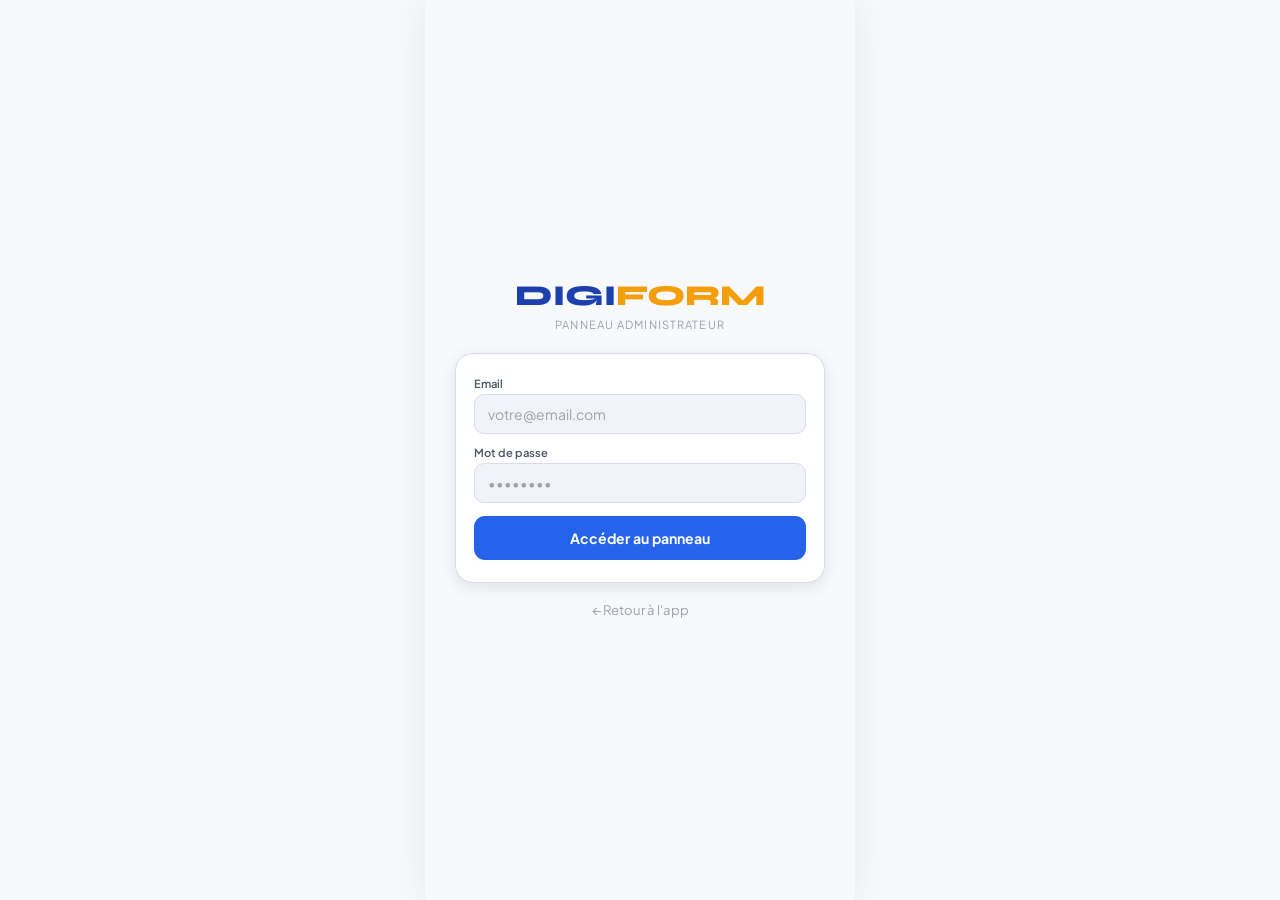
==== commit 8a23a087: "Update admin.html" ====
--- a/admin.html
+++ b/admin.html
@@ -6,622 +6,1075 @@
 <title>DIGIFORM · Admin</title>
 <link rel="preconnect" href="https://fonts.googleapis.com"/>
 <link rel="preconnect" href="https://fonts.gstatic.com" crossorigin/>
-<link href="https://fonts.googleapis.com/css2?family=DM+Sans:wght@400;500;600&family=Syne:wght@700;800&display=swap" rel="stylesheet"/>
+<link href="https://fonts.googleapis.com/css2?family=Plus+Jakarta+Sans:wght@400;500;600;700&family=Syne:wght@700;800&display=swap" rel="stylesheet"/>
 <style>
 *,*::before,*::after{box-sizing:border-box;margin:0;padding:0;}
 :root{
-  --bg:#F5F7FA;--bg2:#FFFFFF;--bg3:#F0F2F7;--bg4:#E2E6EF;
-  --border:#D1D9E6;--text:#0F172A;--text2:#475569;--text3:#94A3B8;
-  --blue:#2563EB;--blue2:#1D4ED8;--blue-light:#EFF6FF;--blue-border:#BFDBFE;
-  --gold:#D97706;--gold-bg:#FFFBEB;--gold-border:#FDE68A;
-  --green:#059669;--green-bg:#ECFDF5;--green-border:#A7F3D0;
-  --red:#DC2626;--red-bg:#FEF2F2;--red-border:#FECACA;
-  --sh:0 1px 2px rgba(0,0,0,.06),0 1px 3px rgba(0,0,0,.1);
-  --sh2:0 4px 6px rgba(0,0,0,.07);
-}
-html,body{min-height:100vh;background:var(--bg);color:var(--text);font-family:'DM Sans',sans-serif;overflow-x:hidden;}
+  --bg:#F8F9FC;--bg2:#FFF;--bg3:#F1F3F8;--bg4:#E4E8F0;
+  --border:#D8DCE8;--text:#111827;--text2:#4B5563;--text3:#9CA3AF;
+  --blue:#2563EB;--blue2:#1D4ED8;--bl:#EFF6FF;--bb:#BFDBFE;
+  --gold:#F59E0B;--gl:#FFFBEB;--gb:#FDE68A;
+  --green:#10B981;--grl:#F0FDF4;--grb:#BBF7D0;
+  --red:#EF4444;--rl:#FEF2F2;--rb:#FECACA;
+  --wa:#25D366;--wa2:#128C7E;
+  --sh:0 1px 3px rgba(0,0,0,.08);--sh2:0 4px 16px rgba(0,0,0,.1);
+}
+html,body{min-height:100vh;background:var(--bg);color:var(--text);font-family:'Plus Jakarta Sans',sans-serif;overflow-x:hidden;}
 #app{max-width:430px;margin:0 auto;min-height:100vh;display:flex;flex-direction:column;}
-::-webkit-scrollbar{width:3px;}::-webkit-scrollbar-thumb{background:var(--bg4);border-radius:3px;}
+*::-webkit-scrollbar{width:3px;}*::-webkit-scrollbar-thumb{background:var(--border);border-radius:3px;}
+
 @keyframes rise{from{opacity:0;transform:translateY(12px);}to{opacity:1;transform:none;}}
+@keyframes spin{to{transform:rotate(360deg);}}
 @keyframes float{0%,100%{transform:translateY(0);}50%{transform:translateY(-6px);}}
-@keyframes shimmer{from{background-position:-200%;}to{background-position:200%;}}
 @keyframes fadeIn{from{opacity:0;}to{opacity:1;}}
 @keyframes slideUp{from{transform:translateY(100%);opacity:0;}to{transform:none;opacity:1;}}
-@keyframes spin{to{transform:rotate(360deg);}}
-
-.logo-brand{font-family:'Syne',sans-serif;font-weight:800;line-height:1;white-space:nowrap;display:inline-flex;}
-.ld{background:linear-gradient(135deg,#1E3A8A,#2563EB);-webkit-background-clip:text;-webkit-text-fill-color:transparent;background-clip:text;}
-.lf{background:linear-gradient(135deg,#D97706,#F59E0B);-webkit-background-clip:text;-webkit-text-fill-color:transparent;background-clip:text;}
-
-.btn{border:none;cursor:pointer;font-family:'DM Sans',sans-serif;font-weight:600;transition:all .22s;display:inline-flex;align-items:center;justify-content:center;gap:7px;}
-.btn:hover:not(:disabled){transform:translateY(-1px);}
-.btn:active:not(:disabled){transform:scale(.97);}
-.btn:disabled{opacity:.45;cursor:not-allowed;transform:none!important;}
-.btn-blue{background:var(--blue);color:#fff;border-radius:10px;}
-.btn-blue:hover:not(:disabled){background:var(--blue2);}
-.btn-red{background:var(--red-bg);color:var(--red);border:1px solid var(--red-border);border-radius:10px;}
-.btn-outline{background:var(--bg2);color:var(--text);border:1.5px solid var(--border);border-radius:10px;}
-.inp{background:var(--bg3);border:1.5px solid var(--border);border-radius:10px;color:var(--text);font-family:'DM Sans',sans-serif;font-size:14px;padding:11px 14px;width:100%;outline:none;transition:all .2s;display:block;}
-.inp:focus{border-color:var(--blue);background:var(--blue-light);}
+
+.logo{font-family:'Syne',sans-serif;font-weight:800;line-height:1;white-space:nowrap;}
+.ld{color:#1E40AF;}.lf{color:var(--gold);}
+
+/* ── BUTTONS ── */
+.btn{border:none;cursor:pointer;font-family:'Plus Jakarta Sans',sans-serif;font-weight:600;transition:all .2s;display:inline-flex;align-items:center;justify-content:center;gap:6px;}
+.btn:disabled{opacity:.4;cursor:not-allowed;}
+.b-bl{background:var(--blue);color:#fff;border-radius:10px;}
+.b-bl:hover:not(:disabled){background:var(--blue2);}
+.b-rd{background:var(--rl);color:var(--red);border:1px solid var(--rb);border-radius:9px;}
+.b-out{background:var(--bg2);color:var(--text);border:1.5px solid var(--border);border-radius:10px;}
+.b-wa{background:var(--wa);color:#fff;border-radius:10px;}
+.b-wa:hover:not(:disabled){background:var(--wa2);}
+
+/* ── INPUTS ── */
+.inp{background:var(--bg3);border:1.5px solid var(--border);border-radius:10px;color:var(--text);font-family:'Plus Jakarta Sans',sans-serif;font-size:.88rem;padding:10px 13px;width:100%;outline:none;transition:all .2s;display:block;}
+.inp:focus{border-color:var(--blue);background:var(--bl);}
 .inp::placeholder{color:var(--text3);}
-textarea.inp{resize:vertical;min-height:80px;}
+textarea.inp{resize:vertical;min-height:75px;}
 select.inp{cursor:pointer;-webkit-appearance:none;}
-.lbl{font-size:.68rem;font-weight:600;color:var(--text2);display:block;margin-bottom:4px;letter-spacing:.03em;}
+.lbl{font-size:.7rem;font-weight:600;color:var(--text2);display:block;margin-bottom:4px;}
+
+/* ── CARDS ── */
 .card{background:var(--bg2);border:1px solid var(--border);border-radius:14px;padding:15px;margin-bottom:12px;box-shadow:var(--sh);}
-
-/* HEADER */
-.adm-hdr{background:rgba(255,255,255,.97);border-bottom:1px solid var(--border);padding:11px 14px;display:flex;align-items:center;gap:11px;flex-shrink:0;position:sticky;top:0;z-index:100;box-shadow:var(--sh);}
-.adm-back{width:36px;height:36px;border-radius:50%;background:var(--bg3);border:1.5px solid var(--border);cursor:pointer;color:var(--text2);font-size:1rem;display:flex;align-items:center;justify-content:center;text-decoration:none;transition:all .2s;}
-.adm-back:hover{border-color:var(--blue);color:var(--blue);}
-.adm-email{font-size:.7rem;color:var(--blue);margin-top:2px;overflow:hidden;text-overflow:ellipsis;white-space:nowrap;}
-
-/* TABS */
-.adm-tabs{display:flex;gap:4px;overflow-x:auto;padding:8px 12px;flex-shrink:0;background:var(--bg2);border-bottom:1px solid var(--border);}
-.adm-tabs::-webkit-scrollbar{height:0;}
-.adm-tab{flex-shrink:0;padding:7px 12px;border-radius:9px;font-size:.78rem;background:var(--bg3);color:var(--text2);border:1.5px solid var(--border);cursor:pointer;font-family:'DM Sans',sans-serif;font-weight:500;white-space:nowrap;transition:all .2s;}
-.adm-tab.active{background:var(--blue);color:#fff;border-color:var(--blue);font-weight:700;}
-
-/* CONTENT */
-.adm-content{flex:1;overflow-y:auto;padding:15px 13px;}
-.adm-sub{display:none;animation:rise .35s ease both;}
-.adm-sub.active{display:block;}
-
-/* PRODUCT ITEMS */
-.pitem{background:var(--bg2);border-radius:12px;padding:11px;border:1px solid var(--border);display:flex;gap:10px;align-items:center;margin-bottom:8px;box-shadow:var(--sh);}
-.pthumb{width:48px;height:48px;border-radius:9px;flex-shrink:0;display:flex;align-items:center;justify-content:center;font-size:1.2rem;background-size:cover;background-position:center;}
-
-/* CONTACT ITEMS */
-.citem{background:var(--bg2);border-radius:12px;padding:11px;border:1px solid var(--border);display:flex;gap:10px;align-items:center;margin-bottom:8px;box-shadow:var(--sh);}
-.cav{width:36px;height:36px;border-radius:50%;background:var(--blue-light);color:var(--blue);display:flex;align-items:center;justify-content:center;font-size:.78rem;font-weight:800;font-family:'Syne',sans-serif;flex-shrink:0;}
-
-/* USER ITEMS */
-.uitem{background:var(--bg2);border-radius:12px;padding:11px;border:1px solid var(--border);display:flex;gap:10px;align-items:center;margin-bottom:8px;box-shadow:var(--sh);}
-
-/* NOTIFICATION HISTORY */
-.nh-item{background:var(--bg2);border:1px solid var(--border);border-radius:12px;padding:13px;margin-bottom:9px;box-shadow:var(--sh);}
-
-/* SQL */
-.sql-block{background:var(--bg2);border-radius:13px;overflow:hidden;border:1px solid var(--border);margin-bottom:14px;box-shadow:var(--sh);}
-.sql-hdr{padding:10px 13px;background:var(--bg3);display:flex;justify-content:space-between;align-items:center;border-bottom:1px solid var(--border);}
-pre.sql-code{padding:13px;font-size:10px;color:var(--text2);overflow:auto;line-height:1.9;font-family:monospace;margin:0;max-height:350px;white-space:pre-wrap;}
-
-/* LOGIN */
-.login-wrap{min-height:100vh;display:flex;flex-direction:column;align-items:center;justify-content:center;padding:32px 22px;background:var(--bg);}
-.login-box{width:100%;max-width:370px;background:var(--bg2);border-radius:20px;padding:24px 20px;border:1px solid var(--border);box-shadow:var(--sh2);}
-
-/* MODAL EDIT USER */
-#ue-overlay{position:fixed;inset:0;background:rgba(15,23,42,.5);backdrop-filter:blur(8px);z-index:9000;display:none;align-items:flex-end;justify-content:center;}
-#ue-overlay.show{display:flex;animation:fadeIn .25s;}
-#ue-modal{width:100%;max-width:430px;background:var(--bg2);border-radius:22px 22px 0 0;border:1px solid var(--border);border-bottom:none;padding:22px 18px 44px;animation:slideUp .3s cubic-bezier(.22,1,.36,1);max-height:85vh;overflow-y:auto;}
-
-/* TOGGLE */
-.tog-row{display:flex;align-items:center;gap:10px;background:var(--bg3);padding:11px 13px;border-radius:10px;cursor:pointer;border:1px solid var(--border);}
+.ct{font-size:.63rem;font-weight:700;color:var(--text3);letter-spacing:.1em;text-transform:uppercase;margin-bottom:12px;display:flex;align-items:center;gap:6px;}
+.ct::before{content:'';width:3px;height:11px;border-radius:2px;background:var(--blue);flex-shrink:0;}
+
+/* ── IMAGE UPLOAD ── */
+.upload-area{width:100%;aspect-ratio:16/7;border:2px dashed var(--border);border-radius:12px;display:flex;flex-direction:column;align-items:center;justify-content:center;cursor:pointer;transition:all .2s;position:relative;overflow:hidden;background:var(--bg3);margin-bottom:9px;}
+.upload-area:hover{border-color:var(--blue);background:var(--bl);}
+.upload-area.uploading{border-style:solid;border-color:var(--blue);pointer-events:none;}
+.upload-area.has-img{border-style:solid;border-color:var(--border);}
+.upload-ico{font-size:1.8rem;margin-bottom:6px;}
+.upload-txt{font-size:.82rem;font-weight:600;color:var(--text2);}
+.upload-hint{font-size:.7rem;color:var(--text3);margin-top:2px;}
+.upload-preview{position:absolute;inset:0;object-fit:cover;width:100%;height:100%;}
+.upload-overlay{position:absolute;inset:0;background:rgba(0,0,0,.45);display:flex;align-items:center;justify-content:center;opacity:0;transition:opacity .2s;}
+.upload-area.has-img:hover .upload-overlay{opacity:1;}
+.upload-change{color:#fff;font-size:.82rem;font-weight:700;}
+.upload-prog{position:absolute;bottom:0;left:0;height:3px;background:var(--blue);transition:width .3s;border-radius:0 0 10px 10px;}
+
+/* ── TOGGLE ── */
+.tog-r{display:flex;align-items:center;gap:10px;background:var(--bg3);padding:11px 13px;border-radius:10px;cursor:pointer;border:1px solid var(--border);user-select:none;}
 .tog{width:40px;height:22px;border-radius:11px;background:var(--border);position:relative;transition:background .22s;flex-shrink:0;}
 .tog.on{background:var(--blue);}
 .tog-k{position:absolute;top:2px;left:2px;width:18px;height:18px;border-radius:50%;background:#fff;transition:left .22s;box-shadow:0 1px 3px rgba(0,0,0,.2);}
 .tog.on .tog-k{left:20px;}
 
-/* TOAST */
-#toast{position:fixed;top:72px;left:50%;transform:translateX(-50%);padding:10px 20px;border-radius:999px;z-index:9999;font-weight:700;font-size:.82rem;box-shadow:0 8px 24px rgba(0,0,0,.15);white-space:nowrap;max-width:90vw;text-align:center;display:none;}
+/* ── HEADER ADMIN ── */
+.ah{background:rgba(255,255,255,.97);border-bottom:1px solid var(--border);padding:11px 14px;display:flex;align-items:center;gap:10px;flex-shrink:0;position:sticky;top:0;z-index:100;box-shadow:var(--sh);}
+.ab{width:34px;height:34px;border-radius:50%;background:var(--bg3);border:1px solid var(--border);cursor:pointer;color:var(--text2);font-size:.9rem;display:flex;align-items:center;justify-content:center;text-decoration:none;transition:all .2s;flex-shrink:0;}
+.ab:hover{border-color:var(--blue);color:var(--blue);}
+
+/* ── TABS ── */
+.tabs{display:flex;gap:5px;overflow-x:auto;padding:8px 12px;flex-shrink:0;background:var(--bg2);border-bottom:1px solid var(--border);}
+.tabs::-webkit-scrollbar{height:0;}
+.tab{flex-shrink:0;padding:7px 12px;border-radius:9px;font-size:.76rem;background:var(--bg3);color:var(--text2);border:1.5px solid var(--border);cursor:pointer;font-family:'Plus Jakarta Sans',sans-serif;font-weight:500;white-space:nowrap;transition:all .2s;}
+.tab.on{background:var(--blue);color:#fff;border-color:var(--blue);font-weight:700;}
+
+/* ── CONTENT ── */
+.ac{flex:1;overflow-y:auto;padding:14px 13px;}
+.sub{display:none;}
+.sub.on{display:block;animation:rise .3s both;}
+
+/* ── PRODUITS ── */
+.pitem{background:var(--bg2);border-radius:12px;padding:11px;border:1px solid var(--border);display:flex;gap:10px;align-items:center;margin-bottom:8px;box-shadow:var(--sh);}
+.pthumb{width:48px;height:48px;border-radius:9px;flex-shrink:0;background:var(--bg3);display:flex;align-items:center;justify-content:center;font-size:1.3rem;overflow:hidden;position:relative;}
+.pthumb img{position:absolute;inset:0;width:100%;height:100%;object-fit:cover;border-radius:9px;}
+
+/* ── CONTACTS / MEMBRES ── */
+.citem,.uitem{background:var(--bg2);border-radius:12px;padding:11px;border:1px solid var(--border);display:flex;gap:10px;align-items:center;margin-bottom:8px;box-shadow:var(--sh);}
+.av{width:36px;height:36px;border-radius:50%;display:flex;align-items:center;justify-content:center;font-size:.8rem;font-weight:800;font-family:'Syne',sans-serif;flex-shrink:0;}
+
+/* ── GROUPES ── */
+.gitem{background:var(--bg2);border-radius:12px;padding:11px;border:1px solid var(--border);display:flex;gap:10px;align-items:center;margin-bottom:8px;box-shadow:var(--sh);}
+.gico{width:40px;height:40px;border-radius:10px;display:flex;align-items:center;justify-content:center;font-size:1.2rem;flex-shrink:0;}
+
+/* ── NOTIFS HISTORIQUE ── */
+.nitem{background:var(--bg2);border:1px solid var(--border);border-radius:12px;padding:12px;margin-bottom:9px;box-shadow:var(--sh);}
+
+/* ── SQL ── */
+.sql-wrap{background:var(--bg2);border-radius:12px;overflow:hidden;border:1px solid var(--border);margin-bottom:12px;}
+.sql-hdr{padding:9px 12px;background:var(--bg3);display:flex;justify-content:space-between;align-items:center;border-bottom:1px solid var(--border);}
+pre.sql-code{padding:12px;font-size:9.5px;color:var(--text2);overflow-x:auto;line-height:1.9;font-family:monospace;margin:0;max-height:320px;white-space:pre-wrap;}
+
+/* ── LOGIN ── */
+.lw{min-height:100vh;display:flex;flex-direction:column;align-items:center;justify-content:center;padding:32px 20px;}
+.lb{width:100%;max-width:370px;background:var(--bg2);border-radius:18px;padding:22px 18px;border:1px solid var(--border);box-shadow:var(--sh2);}
+
+/* ── MODAL EDIT USER ── */
+#uov{position:fixed;inset:0;background:rgba(0,0,0,.45);backdrop-filter:blur(8px);z-index:9000;display:none;align-items:flex-end;justify-content:center;}
+#uov.open{display:flex;animation:fadeIn .25s;}
+#ubox{width:100%;max-width:430px;background:var(--bg2);border-radius:20px 20px 0 0;border:1px solid var(--border);border-bottom:none;padding:20px 16px 44px;animation:slideUp .3s cubic-bezier(.22,1,.36,1);max-height:85vh;overflow-y:auto;}
+.handle{width:36px;height:4px;border-radius:2px;background:var(--bg4);margin:0 auto 16px;}
+
+/* ── STAT CARD ── */
+.stat-c{background:var(--bg2);border-radius:11px;padding:12px 8px;border:1px solid var(--border);text-align:center;box-shadow:var(--sh);}
+.stat-n{font-family:'Syne',sans-serif;font-size:1.4rem;font-weight:800;}
+.stat-l{font-size:.58rem;color:var(--text3);text-transform:uppercase;letter-spacing:.05em;margin-top:2px;}
+
+/* ── SPINNER ── */
+.sp{display:inline-block;width:13px;height:13px;border:2px solid rgba(255,255,255,.3);border-top-color:#fff;border-radius:50%;animation:spin .7s linear infinite;vertical-align:middle;}
+.sp-d{display:inline-block;width:13px;height:13px;border:2px solid rgba(0,0,0,.15);border-top-color:var(--text);border-radius:50%;animation:spin .7s linear infinite;vertical-align:middle;}
+
+/* ── TOAST ── */
+#toast{position:fixed;top:72px;left:50%;transform:translateX(-50%);padding:10px 20px;border-radius:999px;z-index:9999;font-weight:700;font-size:.82rem;box-shadow:0 8px 24px rgba(0,0,0,.15);white-space:nowrap;max-width:90vw;text-align:center;display:none;pointer-events:none;}
 #toast.show{display:block;animation:rise .3s ease;}
-#toast.ok{background:#059669;color:#fff;}
-#toast.err{background:#DC2626;color:#fff;}
+#toast.ok{background:var(--green);color:#fff;}
+#toast.err{background:var(--red);color:#fff;}
 #toast.inf{background:var(--blue);color:#fff;}
-#toast.warn{background:var(--gold);color:#fff;}
-
-.spin-s{display:inline-block;width:13px;height:13px;border:2px solid rgba(255,255,255,.3);border-top-color:#fff;border-radius:50%;animation:spin .7s linear infinite;vertical-align:middle;}
-.spin-d{display:inline-block;width:13px;height:13px;border:2px solid rgba(0,0,0,.15);border-top-color:var(--text);border-radius:50%;animation:spin .7s linear infinite;vertical-align:middle;}
-
-@media(min-width:430px){#app{box-shadow:0 0 40px rgba(0,0,0,.1);}}
+#toast.warn{background:var(--gold);color:#111;}
+
+@media(min-width:430px){#app{box-shadow:0 0 40px rgba(0,0,0,.08);}}
 </style>
 </head>
 <body>
 <div id="app">
-  <div id="toast-area"></div>
   <div id="view"></div>
-  <div id="ue-overlay" onclick="if(event.target===this)fermerUE()">
-    <div id="ue-modal"><div id="ue-content"></div></div>
+  <div id="uov" onclick="if(event.target===this)fermerUE()">
+    <div id="ubox"><div id="ucnt"></div></div>
   </div>
 </div>
 <div id="toast"></div>
 
 <script>
-const SB='https://rxhjuetoxyjrairroycb.supabase.co';
-const ANON='eyJhbGciOiJIUzI1NiIsInR5cCI6IkpXVCJ9.eyJpc3MiOiJzdXBhYmFzZSIsInJlZiI6InJ4aGp1ZXRveHlqcmFpcnJveWNiIiwicm9sZSI6ImFub24iLCJpYXQiOjE3NzYwOTkxMjksImV4cCI6MjA5MTY3NTEyOX0.FTk6DNeI2FSsY6Eg1mKC64lj1-aS9fzTyzTlQbuGn-Q';
-const TC={livre:'#D97706',formation:'#DC2626',logiciel:'#059669',audio:'#7C3AED'};
-const PAYS_OPT=[['CI','🇨🇮 Côte d\'Ivoire'],['CM','🇨🇲 Cameroun'],['SN','🇸🇳 Sénégal'],['BJ','🇧🇯 Bénin'],['BF','🇧🇫 Burkina'],['ML','🇲🇱 Mali'],['GH','🇬🇭 Ghana'],['TG','🇹🇬 Togo'],['OTHER','🌍 International']];
-
-const S={sess:null,prof:null,sub:'add',products:[],users:[],notifs:[],contacts:[],cFilt:[],userF:'all',saving:false,featured:false,imgUrl:'',imgPrev:'',bucket:null,ueAdmin:false,sendingNotif:false};
-const tok=()=>S.sess?.access_token||ANON;
-const esc=s=>(s||'').replace(/&/g,'&amp;').replace(/</g,'&lt;').replace(/>/g,'&gt;').replace(/"/g,'&quot;');
-const fmt=p=>Number(p).toLocaleString('fr-FR');
-const fmtD=d=>new Date(d).toLocaleDateString('fr-FR',{day:'2-digit',month:'short',year:'numeric'});
-function spinS(){return`<span class="spin-s"></span>`;}
-function spinD(){return`<span class="spin-d"></span>`;}
-
-let toTm2;
-function toast(msg,t='ok'){clearTimeout(toTm2);const e=document.getElementById('toast');if(!e)return;e.textContent=msg;e.className='show '+t;toTm2=setTimeout(()=>e.classList.remove('show'),4000);}
-
-async function dbReq(path,opts={}){
-  try{
-    const r=await fetch(`${SB}/rest/v1/${path}`,{...opts,headers:{apikey:ANON,Authorization:`Bearer ${tok()}`,'Content-Type':'application/json',...(['POST','PATCH','PUT'].includes(opts.method)?{Prefer:'return=representation'}:{}),...(opts.headers||{})}});
-    let d;try{d=await r.json();}catch{}
-    return{ok:r.ok,d,status:r.status};
-  }catch{return{ok:false,d:null,status:0};}
-}
-async function authReq(ep,body){
-  try{const r=await fetch(`${SB}/auth/v1/${ep}`,{method:'POST',headers:{'Content-Type':'application/json',apikey:ANON},body:JSON.stringify(body)});return await r.json();}
-  catch{return{error:'network'};}
-}
-
-async function chargerTout(path){
-  const PAGE=1000;let res=[],off=0,done=false;
-  while(!done){try{const r=await fetch(`${SB}/rest/v1/${path}`,{headers:{apikey:ANON,Authorization:`Bearer ${tok()}`,'Range-Unit':'items','Range':`${off}-${off+PAGE-1}`,'Prefer':'count=none'}});const d=await r.json();if(!Array.isArray(d)||d.length===0)done=true;else{res=[...res,...d];if(d.length<PAGE)done=true;else off+=PAGE;}}catch{done=true;}}
+/* ══════════════════════════════════════
+   DIGIFORM · PANNEAU ADMIN
+   - Zéro backtick imbriqué
+   - Upload image Supabase Storage
+   - Produits / Contacts / Membres
+   - Notifications / Groupes WA / SQL
+══════════════════════════════════════ */
+
+var SB   = 'https://rxhjuetoxyjrairroycb.supabase.co';
+var ANON = 'eyJhbGciOiJIUzI1NiIsInR5cCI6IkpXVCJ9.eyJpc3MiOiJzdXBhYmFzZSIsInJlZiI6InJ4aGp1ZXRveHlqcmFpcnJveWNiIiwicm9sZSI6ImFub24iLCJpYXQiOjE3NzYwOTkxMjksImV4cCI6MjA5MTY3NTEyOX0.FTk6DNeI2FSsY6Eg1mKC64lj1-aS9fzTyzTlQbuGn-Q';
+var BUCKETS = ['digiform', 'images', 'products', 'public'];
+
+/* ── ÉTAT ── */
+var S = {
+  sess: null, prof: null, sub: 'add',
+  products: [], users: [], notifs: [], contacts: [], groups: [],
+  cFilt: [], gFilt: [], uFilt: 'all',
+  feat: false, uea: false, gFeat: false,
+  imgUrl: '', activeBucket: '', gCat: '', gQ: '', gOff: 0
+};
+
+/* ── UTILS ── */
+var toTm;
+function toast(msg, t) {
+  clearTimeout(toTm); t = t || 'ok';
+  var e = document.getElementById('toast'); if (!e) return;
+  e.textContent = msg; e.className = 'show ' + t;
+  toTm = setTimeout(function() { e.classList.remove('show'); }, 4000);
+}
+function esc(s) { return (s || '').replace(/&/g,'&amp;').replace(/</g,'&lt;').replace(/>/g,'&gt;').replace(/"/g,'&quot;'); }
+function fmt(n) { return Number(n || 0).toLocaleString('fr-FR'); }
+function fmtD(d) { return d ? new Date(d).toLocaleDateString('fr-FR', {day:'2-digit',month:'short',year:'numeric'}) : ''; }
+function ini(n) { return (n || '?').charAt(0).toUpperCase(); }
+function tok() { return S.sess && S.sess.access_token ? S.sess.access_token : ANON; }
+function spinS() { return '<span class="sp"></span>'; }
+function spinD() { return '<span class="sp-d"></span>'; }
+
+/* ── DB ── */
+async function dbReq(path, opts) {
+  opts = opts || {};
+  try {
+    var r = await fetch(SB + '/rest/v1/' + path, {
+      method: opts.method || 'GET',
+      headers: Object.assign({
+        'apikey': ANON,
+        'Authorization': 'Bearer ' + tok(),
+        'Content-Type': 'application/json',
+        'Prefer': (opts.method === 'POST' || opts.method === 'PATCH') ? 'return=representation' : ''
+      }, opts.headers || {}),
+      body: opts.body || undefined
+    });
+    var d; try { d = await r.json(); } catch(e) { d = null; }
+    return { ok: r.ok, d: d, s: r.status };
+  } catch(e) { return { ok: false, d: null, s: 0 }; }
+}
+
+async function authReq(ep, body) {
+  try {
+    var r = await fetch(SB + '/auth/v1/' + ep, {
+      method: 'POST',
+      headers: { 'Content-Type': 'application/json', 'apikey': ANON },
+      body: JSON.stringify(body)
+    });
+    return await r.json();
+  } catch(e) { return { error: 'network' }; }
+}
+
+async function fetchAll(path) {
+  var PAGE = 1000, res = [], off = 0, done = false;
+  while (!done) {
+    try {
+      var r = await fetch(SB + '/rest/v1/' + path, {
+        headers: {
+          'apikey': ANON, 'Authorization': 'Bearer ' + tok(),
+          'Range-Unit': 'items', 'Range': off + '-' + (off + PAGE - 1),
+          'Prefer': 'count=none'
+        }
+      });
+      var d = await r.json();
+      if (!Array.isArray(d) || d.length === 0) { done = true; }
+      else { res = res.concat(d); if (d.length < PAGE) done = true; else off += PAGE; }
+    } catch(e) { done = true; }
+  }
   return res;
 }
 
-async function loadProducts(){const{ok,d}=await dbReq('products?order=created_at.desc');if(ok&&Array.isArray(d))S.products=d;}
-async function loadUsers(){const{ok,d}=await dbReq('profiles?order=created_at.desc');if(ok&&Array.isArray(d))S.users=d;}
-async function loadNotifs(){const{ok,d}=await dbReq('notifications?order=created_at.desc');if(ok&&Array.isArray(d))S.notifs=d;}
-async function loadContacts(){S.contacts=await chargerTout('pre_contacts?order=created_at.desc&select=id,full_name,phone,email,profession,country_code,created_at');filtrerContacts();}
-
-function filtrerContacts(){
-  const q=(document.getElementById('c-srch')?.value||'').toLowerCase().trim();
-  S.cFilt=S.contacts.filter(c=>!q||(c.full_name||'').toLowerCase().includes(q)||(c.phone||'').includes(q)||(c.profession||'').toLowerCase().includes(q)||(c.country_code||'').toLowerCase().includes(q));
-  afficherContacts();
-}
-function afficherContacts(){
-  const el=document.getElementById('c-list');if(!el)return;
-  const lbl=document.getElementById('c-lbl');if(lbl)lbl.textContent=`${S.contacts.length} contacts importés · ${S.cFilt.length} résultats`;
-  const show=S.cFilt.slice(0,60);
-  el.innerHTML=show.length===0?'<div style="text-align:center;padding:20px;color:var(--text3);font-size:13px;">Aucun résultat</div>':
-    show.map(c=>`
-    <div class="citem">
-      <div class="cav">${(c.full_name||'?').charAt(0).toUpperCase()}</div>
-      <div style="flex:1;min-width:0;">
-        <div style="font-size:13px;font-weight:700;overflow:hidden;text-overflow:ellipsis;white-space:nowrap;">${esc(c.full_name||'Sans nom')}</div>
-        <div style="font-size:11px;color:var(--text3);overflow:hidden;text-overflow:ellipsis;white-space:nowrap;">${esc(c.phone||'')}${c.profession?' · '+esc(c.profession):''}${c.country_code?' · '+esc(c.country_code):''}</div>
-      </div>
-      <button onclick="supprimerContact('${c.id}')" class="btn btn-red" style="padding:6px 9px;font-size:12px;flex-shrink:0;">🗑️</button>
-    </div>`).join('')+(S.cFilt.length>60?`<div style="text-align:center;padding:8px;color:var(--text3);font-size:12px;">+${S.cFilt.length-60} autres — affinez la recherche</div>`:'');
-}
-
-/* ── SECTIONS HTML ── */
-function tLogin(err='',busy=false){
-  return`<div class="login-wrap">
-    <div style="text-align:center;margin-bottom:26px;"><div class="logo-brand" style="font-size:1.8rem;"><span class="ld">DIGI</span><span class="lf">FORM</span></div><div style="font-size:.78rem;color:var(--text3);margin-top:6px;letter-spacing:.1em;text-transform:uppercase;">Panneau Administrateur</div></div>
-    <div class="login-box">
-      <div style="display:flex;flex-direction:column;gap:12px;">
-        <div><label class="lbl">Email</label><input id="l-email" class="inp" type="email" placeholder="votre@email.com" autocomplete="email"/></div>
-        <div><label class="lbl">Mot de passe</label><input id="l-pwd" class="inp" type="password" placeholder="••••••••"/></div>
-      </div>
-      ${err?`<div style="margin-top:10px;font-size:12px;color:var(--red);background:var(--red-bg);padding:10px;border-radius:9px;text-align:center;">${esc(err)}</div>`:''}
-      <button id="l-btn" class="btn btn-blue" style="width:100%;padding:13px;border-radius:11px;font-size:.92rem;font-weight:700;margin-top:13px;" ${busy?'disabled':''}>${busy?spinS()+' Vérification…':'Accéder au panneau'}</button>
-    </div>
-    <a href="dashboard.html" style="color:var(--text3);font-size:.82rem;text-decoration:none;margin-top:18px;">← Retour à l'app</a>
-  </div>`;
-}
-
-function tHeader(){
-  return`<div class="adm-hdr">
-    <a href="dashboard.html" class="adm-back">&#8592;</a>
-    <div style="flex:1;min-width:0;">
-      <div style="display:flex;align-items:center;gap:6px;"><div class="logo-brand" style="font-size:1.1rem;"><span class="ld">DIGI</span><span class="lf">FORM</span></div><span style="color:var(--text3);font-size:.75rem;">Admin</span></div>
-      <div class="adm-email">${esc(S.sess?.user?.email||'')}</div>
-    </div>
-    <button onclick="deconnecterAdmin()" class="btn btn-red" style="padding:7px 11px;font-size:.78rem;flex-shrink:0;">Déco</button>
-  </div>`;
-}
-
-function tTabs(){
-  const tabs=[{id:'add',l:'Ajouter'},{id:'list',l:'Produits'},{id:'contacts',l:'Contacts'},{id:'users',l:'Membres'},{id:'notifs',l:'Notifs'},{id:'sql',l:'Setup'}];
-  return`<div class="adm-tabs">${tabs.map(t=>`<button data-sub="${t.id}" class="adm-tab${S.sub===t.id?' active':''}">${t.l}</button>`).join('')}</div>`;
-}
-
-function tAddProduct(){
-  return`<div class="adm-sub active">
-    <div class="card">
-      <div class="card-hdr" style="font-size:.65rem;font-weight:700;color:var(--text3);letter-spacing:.1em;text-transform:uppercase;margin-bottom:11px;display:flex;align-items:center;gap:7px;"><span style="width:3px;height:12px;border-radius:2px;background:var(--blue);display:inline-block;flex-shrink:0;"></span>Informations produit</div>
-      <div style="display:flex;flex-direction:column;gap:11px;">
-        <div><label class="lbl">Titre *</label><input id="fp-title" class="inp" placeholder="Ex: Python pour débutants"/></div>
-        <div><label class="lbl">Description</label><textarea id="fp-desc" class="inp" placeholder="Description détaillée…"></textarea></div>
-        <div style="display:grid;grid-template-columns:1fr 1fr;gap:10px;">
-          <div><label class="lbl">Prix (FCFA) *</label><input id="fp-price" class="inp" type="number" placeholder="5000"/></div>
-          <div><label class="lbl">Type *</label>
-            <select id="fp-type" class="inp">
-              <option value="livre">📚 Livre</option><option value="formation">🎬 Formation</option>
-              <option value="logiciel">💻 Logiciel</option><option value="audio">🎧 Audio</option>
-            </select>
-          </div>
-        </div>
-        <div><label class="lbl">URL Image</label><input id="fp-img" class="inp" placeholder="https://… (laissez vide si aucune)"/></div>
-        <div><label class="lbl">WhatsApp vendeur</label><input id="fp-wa" class="inp" placeholder="+2250707070707"/></div>
-        <div class="tog-row" onclick="toggleFeat()" id="feat-row">
-          <div class="tog${S.featured?' on':''}" id="feat-tog"><div class="tog-k" style="left:${S.featured?'20px':'2px'};"></div></div>
-          <span style="font-size:.83rem;font-weight:500;">Mettre en vedette (bannière accueil)</span>
-        </div>
-        <button id="fp-btn" class="btn btn-blue" style="padding:13px;border-radius:11px;font-size:.88rem;font-weight:700;" onclick="publierProduit()">Publier le produit</button>
-      </div>
-    </div>
-  </div>`;
-}
-
-function tProductsList(){
-  if(!S.products.length)return`<div class="adm-sub active"><div style="display:flex;flex-direction:column;align-items:center;padding:48px 24px;gap:13px;text-align:center;"><div style="font-size:3rem;animation:float 3s ease-in-out infinite;">📭</div><div style="font-size:.95rem;font-weight:700;color:var(--text2);">Aucun produit</div></div></div>`;
-  return`<div class="adm-sub active">
-    <div style="font-size:.75rem;color:var(--text3);margin-bottom:10px;">${S.products.length} produit(s)</div>
-    ${S.products.map(p=>{const c=TC[p.type]||'var(--blue)';const icons={livre:'📚',formation:'🎬',logiciel:'💻',audio:'🎧'};return`<div class="pitem">
-      <div class="pthumb" style="${p.image_url?`background-image:url('${esc(p.image_url)}');`:''}">${!p.image_url?icons[p.type]||'📦':''}</div>
-      <div style="flex:1;min-width:0;">
-        <div style="font-size:13px;font-weight:700;overflow:hidden;text-overflow:ellipsis;white-space:nowrap;">${esc(p.title)}</div>
-        <div style="font-size:12px;color:var(--gold);font-weight:700;margin-top:2px;">${fmt(p.price)} FCFA</div>
-        <div style="font-size:10px;color:${c};margin-top:2px;">${esc(p.type||'')}${p.featured?' · Vedette':''}</div>
-      </div>
-      <button data-del="${p.id}" class="btn btn-red" style="padding:7px 10px;font-size:13px;flex-shrink:0;">🗑️</button>
-    </div>`;}).join('')}
-  </div>`;
-}
-
-function tContacts(){
-  return`<div class="adm-sub active">
-    <div class="card">
-      <div style="font-size:.65rem;font-weight:700;color:var(--text3);letter-spacing:.1em;text-transform:uppercase;margin-bottom:11px;display:flex;align-items:center;gap:7px;"><span style="width:3px;height:12px;border-radius:2px;background:var(--blue);display:inline-block;flex-shrink:0;"></span>Ajouter un contact</div>
-      <div style="display:flex;flex-direction:column;gap:10px;">
-        <div style="display:grid;grid-template-columns:1fr 1fr;gap:10px;">
-          <div><label class="lbl">Nom complet *</label><input id="cn-name" class="inp" placeholder="Prénom Nom"/></div>
-          <div><label class="lbl">Téléphone *</label><input id="cn-phone" class="inp" placeholder="+2250700000000" type="tel"/></div>
-        </div>
-        <div style="display:grid;grid-template-columns:1fr 1fr;gap:10px;">
-          <div><label class="lbl">Email</label><input id="cn-email" class="inp" placeholder="email@exemple.com" type="email"/></div>
-          <div><label class="lbl">Profession</label><input id="cn-prof" class="inp" placeholder="Marketing Digital"/></div>
-        </div>
-        <div><label class="lbl">Pays</label>
-          <select id="cn-pays" class="inp">${PAYS_OPT.map(([v,l])=>`<option value="${v}">${l}</option>`).join('')}</select>
-        </div>
-        <button id="cn-btn" class="btn btn-blue" style="padding:12px;border-radius:11px;font-size:.88rem;font-weight:700;" onclick="ajouterContact()">Ajouter le contact</button>
-        <div id="cn-status" style="display:none;font-size:.78rem;text-align:center;padding:9px;border-radius:9px;"></div>
-      </div>
-    </div>
-    <div style="font-size:.75rem;color:var(--text3);margin-bottom:9px;" id="c-lbl">Chargement…</div>
-    <div style="position:relative;margin-bottom:10px;">
-      <span style="position:absolute;left:13px;top:50%;transform:translateY(-50%);font-size:.9rem;pointer-events:none;color:var(--text3);">🔍</span>
-      <input id="c-srch" class="inp" style="padding-left:38px;" placeholder="Nom, téléphone, pays…" oninput="filtrerContacts()"/>
-    </div>
-    <div id="c-list"><div style="text-align:center;padding:20px;color:var(--text3);font-size:13px;">Chargement…</div></div>
-  </div>`;
-}
-
-function tUsers(){
-  const admins=S.users.filter(u=>u.is_admin).length;
-  const q=(document.getElementById('u-srch')?.value||'').toLowerCase();
-  const filtered=S.users.filter(u=>{
-    const mq=!q||(u.full_name||'').toLowerCase().includes(q)||(u.email||'').toLowerCase().includes(q)||(u.phone||'').includes(q);
-    const mf=S.userF==='all'||(S.userF==='admin'&&u.is_admin)||(S.userF==='user'&&!u.is_admin);
-    return mq&&mf;
+/* ── UPLOAD IMAGE ── */
+async function tryUpload(file, bucket, name) {
+  try {
+    var r = await fetch(SB + '/storage/v1/object/' + bucket + '/' + name, {
+      method: 'POST',
+      headers: {
+        'Authorization': 'Bearer ' + tok(),
+        'apikey': ANON,
+        'Content-Type': file.type,
+        'x-upsert': 'true'
+      },
+      body: file
+    });
+    if (r.ok || r.status === 200) return SB + '/storage/v1/object/public/' + bucket + '/' + name;
+    return null;
+  } catch(e) { return null; }
+}
+
+async function uploadImage(file) {
+  var ext = (file.name.split('.').pop() || 'jpg').toLowerCase();
+  var name = Date.now() + '_' + Math.random().toString(36).slice(2) + '.' + ext;
+  if (S.activeBucket) return await tryUpload(file, S.activeBucket, name);
+  for (var i = 0; i < BUCKETS.length; i++) {
+    var url = await tryUpload(file, BUCKETS[i], name);
+    if (url) { S.activeBucket = BUCKETS[i]; return url; }
+  }
+  return null;
+}
+
+/* ── LOAD DATA ── */
+async function loadP() { var r = await dbReq('products?order=created_at.desc'); if (r.ok && Array.isArray(r.d)) S.products = r.d; }
+async function loadU() { var r = await dbReq('profiles?order=created_at.desc'); if (r.ok && Array.isArray(r.d)) S.users = r.d; }
+async function loadN() { var r = await dbReq('notifications?order=created_at.desc'); if (r.ok && Array.isArray(r.d)) S.notifs = r.d; }
+async function loadC() { S.contacts = await fetchAll('pre_contacts?order=created_at.desc&select=id,full_name,phone,email,profession,country_code,created_at'); filtC(); }
+async function loadG() {
+  var path = 'wa_groups?order=created_at.desc&select=id,name,description,category,country,members_count,invite_link,is_featured,is_active';
+  var r = await dbReq(path);
+  if (r.ok && Array.isArray(r.d)) { S.groups = r.d; filtG(); }
+}
+
+/* ── FILTRES CONTACTS ── */
+function filtC() {
+  var q = (document.getElementById('csrch') ? document.getElementById('csrch').value : '').toLowerCase().trim();
+  S.cFilt = S.contacts.filter(function(c) {
+    return !q || (c.full_name||'').toLowerCase().indexOf(q) >= 0 || (c.phone||'').indexOf(q) >= 0;
   });
-  return`<div class="adm-sub active">
-    <div style="display:grid;grid-template-columns:1fr 1fr 1fr;gap:9px;margin-bottom:13px;">
-      <div style="background:var(--bg2);border-radius:11px;padding:12px 8px;border:1px solid var(--border);text-align:center;box-shadow:var(--sh);"><div style="font-size:1.4rem;font-weight:800;font-family:'Syne',sans-serif;">${S.users.length}</div><div style="font-size:.58rem;color:var(--text3);margin-top:2px;text-transform:uppercase;letter-spacing:.05em;">Total</div></div>
-      <div style="background:var(--blue-light);border-radius:11px;padding:12px 8px;border:1px solid var(--blue-border);text-align:center;box-shadow:var(--sh);"><div style="font-size:1.4rem;font-weight:800;font-family:'Syne',sans-serif;color:var(--blue);">${admins}</div><div style="font-size:.58rem;color:var(--text3);margin-top:2px;text-transform:uppercase;letter-spacing:.05em;">Admins</div></div>
-      <div style="background:var(--green-bg);border-radius:11px;padding:12px 8px;border:1px solid var(--green-border);text-align:center;box-shadow:var(--sh);"><div style="font-size:1.4rem;font-weight:800;font-family:'Syne',sans-serif;color:var(--green);">${S.users.length-admins}</div><div style="font-size:.58rem;color:var(--text3);margin-top:2px;text-transform:uppercase;letter-spacing:.05em;">Membres</div></div>
-    </div>
-    <div style="position:relative;margin-bottom:10px;"><span style="position:absolute;left:13px;top:50%;transform:translateY(-50%);font-size:.9rem;pointer-events:none;color:var(--text3);">🔍</span><input id="u-srch" class="inp" style="padding-left:38px;" placeholder="Nom, email, téléphone…" oninput="filtrerUsers()"/></div>
-    <div style="display:flex;gap:7px;margin-bottom:12px;">
-      ${[['all','Tous'],['admin','Admins'],['user','Membres']].map(([f,l])=>`<button onclick="setUF('${f}')" class="btn" style="flex:1;padding:7px 0;border-radius:9px;font-size:.75rem;border:none;${S.userF===f?'background:var(--blue);color:#fff;font-weight:700;':'background:var(--bg3);color:var(--text2);border:1.5px solid var(--border);'}">${l}</button>`).join('')}
-    </div>
-    <div class="card" style="border-color:var(--blue-border);background:var(--blue-light);">
-      <div style="font-size:.78rem;font-weight:700;color:var(--text);margin-bottom:9px;">Promouvoir un admin</div>
-      <div style="display:flex;gap:8px;"><input id="promo-inp" class="inp" type="email" placeholder="email@exemple.com" style="flex:1;font-size:.82rem;padding:9px 12px;"/><button id="promo-btn" class="btn btn-blue" style="padding:9px 13px;border-radius:9px;font-size:.82rem;flex-shrink:0;" onclick="promouvoir()">OK</button></div>
-    </div>
-    <div style="font-size:.75rem;color:var(--text3);margin-bottom:9px;">${filtered.length} résultat(s)</div>
-    ${filtered.length===0?'<div style="text-align:center;padding:20px;color:var(--text3);">Aucun résultat</div>':filtered.map(u=>{
-      const ini=(u.full_name||u.email||'?').charAt(0).toUpperCase();
-      const since=u.created_at?fmtD(u.created_at):'';
-      return`<div class="uitem" style="border-color:${u.is_admin?'var(--blue-border)':'var(--border)'};">
-        <div style="width:40px;height:40px;border-radius:50%;background:${u.is_admin?'var(--blue)':'var(--bg3)'};display:flex;align-items:center;justify-content:center;font-size:15px;font-weight:800;color:${u.is_admin?'#fff':'var(--blue)'};font-family:'Syne',sans-serif;flex-shrink:0;border:2px solid ${u.is_admin?'var(--blue)':'var(--border)'};">${ini}</div>
-        <div style="flex:1;min-width:0;">
-          <div style="display:flex;align-items:center;gap:5px;margin-bottom:2px;"><span style="font-size:.83rem;font-weight:700;overflow:hidden;text-overflow:ellipsis;white-space:nowrap;">${esc(u.full_name||'Sans nom')}</span>${u.is_admin?'<span style="font-size:.6rem;font-weight:800;color:var(--blue);background:var(--blue-light);padding:2px 5px;border-radius:5px;flex-shrink:0;">ADMIN</span>':''}</div>
-          <div style="font-size:.7rem;color:var(--text3);overflow:hidden;text-overflow:ellipsis;white-space:nowrap;">${esc(u.email||'')}</div>
-          <div style="font-size:.65rem;color:var(--text3);margin-top:1px;">${u.phone?esc(u.phone)+' · ':''}${since}</div>
-        </div>
-        <div style="display:flex;flex-direction:column;gap:5px;flex-shrink:0;">
-          <button data-edit="${u.id}" class="btn btn-outline" style="padding:5px 9px;font-size:.78rem;">✏️</button>
-          <button data-toggle="${u.id}" data-is="${u.is_admin?1:0}" class="btn" style="padding:5px 9px;font-size:.7rem;border-radius:9px;background:${u.is_admin?'var(--red-bg)':'var(--blue-light)'};color:${u.is_admin?'var(--red)':'var(--blue)'};border:1px solid ${u.is_admin?'var(--red-border)':'var(--blue-border)'};">${u.is_admin?'-Adm':'+Adm'}</button>
-        </div>
-      </div>`;}).join('')}
-  </div>`;
-}
-
-function tNotifs(){
-  return`<div class="adm-sub active">
-    <div class="card" style="border-color:var(--blue-border);">
-      <div style="font-size:.85rem;font-weight:700;margin-bottom:13px;">Envoyer à tous les membres</div>
-      <div style="display:flex;flex-direction:column;gap:10px;">
-        <div><label class="lbl">Titre *</label><input id="n-title" class="inp" placeholder="Ex: Nouvelle formation disponible !"/></div>
-        <div><label class="lbl">Message *</label><textarea id="n-body" class="inp" placeholder="Contenu de la notification…"></textarea></div>
-        <button id="n-btn" class="btn btn-blue" style="padding:12px;border-radius:11px;font-size:.88rem;font-weight:700;" onclick="envoyerNotif()">Envoyer à tous</button>
-        <div id="n-status" style="display:none;font-size:.78rem;text-align:center;padding:9px;border-radius:9px;"></div>
-      </div>
-    </div>
-    <div style="font-size:.75rem;color:var(--text3);margin-bottom:10px;">Historique (${S.notifs.length})</div>
-    ${S.notifs.length===0?'<div style="text-align:center;padding:20px;color:var(--text3);">Aucune notification envoyée</div>':S.notifs.map(n=>`<div class="nh-item"><div style="font-size:.85rem;font-weight:700;color:var(--text);margin-bottom:4px;">${esc(n.title)}</div><div style="font-size:.78rem;color:var(--text2);line-height:1.65;margin-bottom:5px;">${esc(n.body)}</div><div style="font-size:.68rem;color:var(--text3);">${fmtD(n.created_at)}</div></div>`).join('')}
-  </div>`;
-}
-
-const SQL_SETUP=`-- DIGIFORM SQL SETUP v3
-CREATE TABLE IF NOT EXISTS public.profiles (
-  id UUID REFERENCES auth.users(id) ON DELETE CASCADE PRIMARY KEY,
-  email TEXT DEFAULT '', full_name TEXT DEFAULT '',
-  phone TEXT DEFAULT '', profession TEXT DEFAULT '',
-  show_in_network BOOLEAN DEFAULT true,
-  is_admin BOOLEAN DEFAULT false,
-  created_at TIMESTAMPTZ DEFAULT NOW(),
-  updated_at TIMESTAMPTZ DEFAULT NOW()
-);
-CREATE TABLE IF NOT EXISTS public.products (
-  id UUID DEFAULT gen_random_uuid() PRIMARY KEY,
-  title TEXT NOT NULL, description TEXT DEFAULT '',
-  price NUMERIC DEFAULT 0, type TEXT DEFAULT 'livre',
-  image_url TEXT DEFAULT '', whatsapp_number TEXT DEFAULT '',
-  featured BOOLEAN DEFAULT false, created_at TIMESTAMPTZ DEFAULT NOW()
-);
-CREATE TABLE IF NOT EXISTS public.pre_contacts (
-  id UUID DEFAULT gen_random_uuid() PRIMARY KEY,
-  full_name TEXT DEFAULT '', phone TEXT DEFAULT '',
-  email TEXT DEFAULT '', profession TEXT DEFAULT '',
-  country_code TEXT DEFAULT '', show_in_network BOOLEAN DEFAULT true,
-  source TEXT DEFAULT 'admin', created_at TIMESTAMPTZ DEFAULT NOW()
-);
-CREATE TABLE IF NOT EXISTS public.notifications (
-  id UUID DEFAULT gen_random_uuid() PRIMARY KEY,
-  title TEXT NOT NULL, body TEXT NOT NULL,
-  created_by UUID REFERENCES auth.users(id) ON DELETE SET NULL,
-  created_at TIMESTAMPTZ DEFAULT NOW()
-);
-CREATE TABLE IF NOT EXISTS public.notification_reads (
-  id UUID DEFAULT gen_random_uuid() PRIMARY KEY,
-  user_id UUID REFERENCES auth.users(id) ON DELETE CASCADE,
-  notification_id UUID REFERENCES public.notifications(id) ON DELETE CASCADE,
-  read_at TIMESTAMPTZ DEFAULT NOW(),
-  UNIQUE(user_id, notification_id)
-);
-ALTER TABLE public.profiles DISABLE ROW LEVEL SECURITY;
-ALTER TABLE public.products DISABLE ROW LEVEL SECURITY;
-ALTER TABLE public.pre_contacts DISABLE ROW LEVEL SECURITY;
-ALTER TABLE public.notifications DISABLE ROW LEVEL SECURITY;
-ALTER TABLE public.notification_reads DISABLE ROW LEVEL SECURITY;
-GRANT ALL ON public.profiles TO anon, authenticated;
-GRANT ALL ON public.products TO anon, authenticated;
-GRANT ALL ON public.pre_contacts TO anon, authenticated;
-GRANT ALL ON public.notifications TO anon, authenticated;
-GRANT ALL ON public.notification_reads TO anon, authenticated;
-CREATE OR REPLACE FUNCTION public.handle_new_user()
-RETURNS TRIGGER LANGUAGE plpgsql SECURITY DEFINER AS $$
-BEGIN
-  INSERT INTO public.profiles (id,email,full_name,phone,profession,show_in_network)
-  VALUES (NEW.id,NEW.email,
-    COALESCE(NEW.raw_user_meta_data->>'full_name',''),
-    COALESCE(NEW.raw_user_meta_data->>'phone',''),
-    COALESCE(NEW.raw_user_meta_data->>'profession',''),
-    COALESCE((NEW.raw_user_meta_data->>'show_in_network')::boolean,true))
-  ON CONFLICT (id) DO UPDATE SET email=EXCLUDED.email;
-  RETURN NEW;
-END;$$;
-DROP TRIGGER IF EXISTS on_auth_user_created ON auth.users;
-CREATE TRIGGER on_auth_user_created AFTER INSERT ON auth.users FOR EACH ROW EXECUTE PROCEDURE public.handle_new_user();
--- DEVENIR ADMIN:
--- UPDATE public.profiles SET is_admin=true WHERE email='votre@email.com';`;
-
-function tSql(){
-  return`<div class="adm-sub active">
-    <div class="card" style="border-color:var(--blue-border);background:var(--blue-light);">
-      <div style="font-size:.88rem;font-weight:700;margin-bottom:10px;">Configuration Supabase</div>
-      <div style="font-size:.8rem;color:var(--text2);line-height:2.1;">
-        <strong style="color:var(--blue);">1.</strong> SQL Editor → Copier → Exécuter<br>
-        <strong style="color:var(--gold);">2.</strong> S'inscrire sur l'app<br>
-        <strong style="color:var(--gold);">3.</strong> Exécuter UPDATE admin (email)<br>
-        <strong style="color:var(--green);">4.</strong> Recharger → OK
-      </div>
-    </div>
-    <div class="sql-block">
-      <div class="sql-hdr">
-        <span style="font-size:.7rem;color:var(--text3);font-family:monospace;">SQL Complet — DIGIFORM</span>
-        <button class="btn btn-blue" style="padding:6px 12px;border-radius:8px;font-size:.75rem;" id="copy-sql" onclick="copierSQL()">Copier</button>
-      </div>
-      <pre class="sql-code">${esc(SQL_SETUP)}</pre>
-    </div>
-  </div>`;
-}
-
-/* ── RENDER ── */
-function renderView(){
-  const el=document.getElementById('view');if(!el)return;
-  if(!S.sess){el.innerHTML=tLogin();bindLogin();return;}
-  el.innerHTML=`<div style="display:flex;flex-direction:column;height:100vh;overflow:hidden;">${tHeader()}${tTabs()}<div id="content" style="flex:1;overflow-y:auto;padding:15px 13px;">${renderSub()}</div></div>`;
+  renderClist();
+}
+
+function renderClist() {
+  var el = document.getElementById('clist'); if (!el) return;
+  var lbl = document.getElementById('clbl');
+  if (lbl) lbl.textContent = S.contacts.length + ' contacts · ' + S.cFilt.length + ' résultats';
+  var show = S.cFilt.slice(0, 60);
+  if (!show.length) { el.innerHTML = '<div style="text-align:center;padding:20px;color:var(--text3);">Aucun résultat</div>'; return; }
+  var html = '';
+  for (var i = 0; i < show.length; i++) {
+    var c = show[i];
+    html += '<div class="citem">'
+      + '<div class="av" style="background:var(--bl);color:var(--blue);">' + esc(ini(c.full_name)) + '</div>'
+      + '<div style="flex:1;min-width:0;">'
+      +   '<div style="font-size:.83rem;font-weight:700;overflow:hidden;text-overflow:ellipsis;white-space:nowrap;">' + esc(c.full_name || 'Sans nom') + '</div>'
+      +   '<div style="font-size:.71rem;color:var(--text3);overflow:hidden;text-overflow:ellipsis;white-space:nowrap;">' + esc(c.phone || '') + (c.profession ? ' · ' + esc(c.profession) : '') + (c.country_code ? ' · ' + esc(c.country_code) : '') + '</div>'
+      + '</div>'
+      + '<button onclick="supC(\'' + c.id + '\')" class="btn b-rd" style="padding:6px 9px;font-size:.75rem;flex-shrink:0;">🗑️</button>'
+      + '</div>';
+  }
+  if (S.cFilt.length > 60) html += '<div style="text-align:center;padding:8px;color:var(--text3);font-size:.75rem;">+' + (S.cFilt.length - 60) + ' autres — affinez la recherche</div>';
+  el.innerHTML = html;
+}
+
+/* ── FILTRES GROUPES ── */
+var CAT_ICO = {marketing:'📣',tech:'💻',ecommerce:'🛒',formation:'🎓',design:'🎨',finance:'💰',sante:'🏥',emploi:'💼',autre:'💬',general:'💬'};
+var CAT_COL = {marketing:'#2563EB',tech:'#7C3AED',ecommerce:'#D97706',formation:'#059669',design:'#DB2777',finance:'#0891B2',sante:'#DC2626',emploi:'#EA580C',autre:'#64748B',general:'#64748B'};
+
+function filtG() {
+  var q = S.gQ.toLowerCase().trim();
+  S.gFilt = S.groups.filter(function(g) {
+    var mq = !q || (g.name||'').toLowerCase().indexOf(q) >= 0;
+    var mc = !S.gCat || g.category === S.gCat;
+    return mq && mc;
+  });
+  renderGlist();
+}
+
+function renderGlist() {
+  var el = document.getElementById('glist'); if (!el) return;
+  var lbl = document.getElementById('glbl');
+  if (lbl) lbl.textContent = S.groups.length + ' groupes · ' + S.gFilt.length + ' résultats';
+  if (!S.gFilt.length) { el.innerHTML = '<div style="text-align:center;padding:20px;color:var(--text3);">Aucun groupe</div>'; return; }
+  var html = '';
+  for (var i = 0; i < S.gFilt.length; i++) {
+    var g = S.gFilt[i];
+    var col = CAT_COL[g.category] || '#64748B';
+    var ico = CAT_ICO[g.category] || '💬';
+    var hasLink = g.invite_link && g.invite_link.indexOf('whatsapp') >= 0;
+    html += '<div class="gitem">'
+      + '<div class="gico" style="background:' + col + '18;">' + ico + '</div>'
+      + '<div style="flex:1;min-width:0;">'
+      +   '<div style="font-size:.83rem;font-weight:700;overflow:hidden;text-overflow:ellipsis;white-space:nowrap;">' + esc(g.name) + '</div>'
+      +   '<div style="font-size:.7rem;color:var(--text3);margin-top:1px;">' + (g.members_count || 0) + ' membres · ' + esc(g.country || '') + (g.is_featured ? ' · ⭐ Vedette' : '') + (hasLink ? ' · ✓ Lien actif' : '') + '</div>'
+      + '</div>'
+      + '<div style="display:flex;gap:5px;flex-shrink:0;">'
+      + (hasLink ? '<a href="' + esc(g.invite_link) + '" target="_blank" class="btn b-wa" style="padding:6px 10px;font-size:.72rem;text-decoration:none;">Voir</a>' : '')
+      + '<button onclick="supG(\'' + g.id + '\')" class="btn b-rd" style="padding:6px 9px;font-size:.75rem;">🗑️</button>'
+      + '</div>'
+      + '</div>';
+  }
+  el.innerHTML = html;
+}
+
+/* ═══════════════════════════════════
+   HTML DES SECTIONS
+═══════════════════════════════════ */
+
+function hLogin(err, busy) {
+  err = err || ''; busy = busy || false;
+  return '<div class="lw">'
+    + '<div style="text-align:center;margin-bottom:22px;">'
+    +   '<div class="logo" style="font-size:1.8rem;"><span class="ld">DIGI</span><span class="lf">FORM</span></div>'
+    +   '<div style="font-size:.7rem;color:var(--text3);margin-top:6px;letter-spacing:.1em;text-transform:uppercase;">Panneau Administrateur</div>'
+    + '</div>'
+    + '<div class="lb">'
+    +   '<div style="display:flex;flex-direction:column;gap:11px;">'
+    +     '<div><label class="lbl">Email</label><input id="l-em" class="inp" type="email" placeholder="votre@email.com" autocomplete="email"/></div>'
+    +     '<div><label class="lbl">Mot de passe</label><input id="l-pw" class="inp" type="password" placeholder="••••••••"/></div>'
+    +   '</div>'
+    +   (err ? '<div style="margin-top:10px;font-size:.78rem;color:var(--red);background:var(--rl);padding:10px;border-radius:9px;text-align:center;">' + esc(err) + '</div>' : '')
+    +   '<button id="l-btn" class="btn b-bl" style="width:100%;padding:13px;border-radius:11px;font-size:.88rem;font-weight:700;margin-top:13px;"'
+    +     (busy ? ' disabled' : '') + '>'
+    +     (busy ? spinS() + ' Vérification…' : 'Accéder au panneau')
+    +   '</button>'
+    + '</div>'
+    + '<a href="dashboard.html" style="color:var(--text3);font-size:.82rem;text-decoration:none;margin-top:18px;">← Retour à l\'app</a>'
+    + '</div>';
+}
+
+function hHdr() {
+  return '<div class="ah">'
+    + '<a href="dashboard.html" class="ab">&#8592;</a>'
+    + '<div style="flex:1;min-width:0;">'
+    +   '<div style="display:flex;align-items:center;gap:6px;">'
+    +     '<div class="logo" style="font-size:1.1rem;"><span class="ld">DIGI</span><span class="lf">FORM</span></div>'
+    +     '<span style="color:var(--text3);font-size:.72rem;">Admin</span>'
+    +   '</div>'
+    +   '<div style="font-size:.68rem;color:var(--blue);margin-top:1px;overflow:hidden;text-overflow:ellipsis;white-space:nowrap;">' + esc((S.sess && S.sess.user) ? S.sess.user.email : '') + '</div>'
+    + '</div>'
+    + '<button onclick="decoAdm()" class="btn b-rd" style="padding:7px 11px;font-size:.75rem;flex-shrink:0;">Déco</button>'
+    + '</div>';
+}
+
+function hTabs() {
+  var tabs = [
+    {id:'add',l:'Ajouter'},
+    {id:'list',l:'Produits'},
+    {id:'contacts',l:'Contacts'},
+    {id:'users',l:'Membres'},
+    {id:'notifs',l:'Notifs'},
+    {id:'groups',l:'Groupes WA'},
+    {id:'sql',l:'Setup'}
+  ];
+  var html = '<div class="tabs">';
+  for (var i = 0; i < tabs.length; i++) {
+    html += '<div class="tab' + (S.sub === tabs[i].id ? ' on' : '') + '" onclick="setSub(\'' + tabs[i].id + '\')">' + tabs[i].l + '</div>';
+  }
+  return html + '</div>';
+}
+
+/* ── AJOUTER PRODUIT (avec upload) ── */
+function hAdd() {
+  var feat = S.feat;
+  return '<div class="sub on">'
+    + '<div class="card">'
+    +   '<div class="ct">Nouveau produit</div>'
+    +   '<div style="display:flex;flex-direction:column;gap:11px;">'
+
+    +   '<div>'
+    +     '<label class="lbl">Image du produit</label>'
+    +     '<div class="upload-area" id="upload-area" onclick="document.getElementById(\'f-img-file\').click()">'
+    +       '<div id="upload-inner">'
+    +         '<div class="upload-ico">📷</div>'
+    +         '<div class="upload-txt">Cliquez pour uploader</div>'
+    +         '<div class="upload-hint">JPG · PNG · WebP</div>'
+    +       '</div>'
+    +       '<div class="upload-prog" id="upload-prog" style="width:0%;"></div>'
+    +     '</div>'
+    +     '<input type="file" id="f-img-file" accept="image/*" style="display:none;" onchange="onImgFile(this)"/>'
+    +     '<div style="display:flex;align-items:center;gap:6px;margin-top:5px;">'
+    +       '<span style="font-size:.7rem;color:var(--text3);">ou URL directe :</span>'
+    +       '<input class="inp" type="url" id="f-img-url" placeholder="https://…" style="flex:1;padding:7px 10px;font-size:.78rem;" oninput="onImgUrl(this.value)"/>'
+    +     '</div>'
+    +   '</div>'
+
+    +   '<div><label class="lbl">Titre *</label><input id="fp-t" class="inp" placeholder="Ex: Python pour débutants"/></div>'
+    +   '<div><label class="lbl">Description</label><textarea id="fp-d" class="inp" placeholder="Description détaillée…"></textarea></div>'
+    +   '<div style="display:grid;grid-template-columns:1fr 1fr;gap:10px;">'
+    +     '<div><label class="lbl">Prix (FCFA) *</label><input id="fp-p" class="inp" type="number" placeholder="5000" min="0"/></div>'
+    +     '<div><label class="lbl">Type *</label><select id="fp-ty" class="inp"><option value="livre">📚 Livre</option><option value="formation">🎬 Formation</option><option value="logiciel">💻 Logiciel</option><option value="audio">🎧 Audio</option></select></div>'
+    +   '</div>'
+    +   '<div><label class="lbl">WhatsApp vendeur</label><input id="fp-w" class="inp" placeholder="+2250707070707" type="tel"/></div>'
+    +   '<div class="tog-r" onclick="togFeat()">'
+    +     '<div class="tog' + (feat ? ' on' : '') + '" id="feat-tg"><div class="tog-k" style="left:' + (feat ? '20px' : '2px') + ';"></div></div>'
+    +     '<span style="font-size:.82rem;font-weight:500;">Mettre en vedette (bannière accueil)</span>'
+    +   '</div>'
+    +   '<button id="fp-btn" class="btn b-bl" style="padding:13px;border-radius:11px;font-size:.88rem;font-weight:700;" onclick="publier()">Publier le produit</button>'
+    +   '</div>'
+    + '</div>'
+    + '</div>';
+}
+
+/* ── LISTE PRODUITS ── */
+function hList() {
+  if (!S.products.length) {
+    return '<div class="sub on"><div style="display:flex;flex-direction:column;align-items:center;padding:48px 24px;gap:12px;text-align:center;"><div style="font-size:3rem;animation:float 3s ease-in-out infinite;">📭</div><div style="font-size:.9rem;font-weight:700;color:var(--text2);">Aucun produit</div></div></div>';
+  }
+  var ICONS = {livre:'📚',formation:'🎬',logiciel:'💻',audio:'🎧'};
+  var COLS  = {livre:'#D97706',formation:'#DC2626',logiciel:'#059669',audio:'#7C3AED'};
+  var html = '<div class="sub on"><div style="font-size:.75rem;color:var(--text3);margin-bottom:10px;">' + S.products.length + ' produit(s)</div>';
+  for (var i = 0; i < S.products.length; i++) {
+    var p = S.products[i];
+    var col = COLS[p.type] || 'var(--blue)';
+    var ico = ICONS[p.type] || '📦';
+    var thumb = p.image_url
+      ? '<div class="pthumb"><img src="' + esc(p.image_url) + '" alt="" onerror="this.style.display=\'none\'"/>' + ico + '</div>'
+      : '<div class="pthumb">' + ico + '</div>';
+    html += '<div class="pitem">'
+      + thumb
+      + '<div style="flex:1;min-width:0;">'
+      +   '<div style="font-size:.83rem;font-weight:700;overflow:hidden;text-overflow:ellipsis;white-space:nowrap;">' + esc(p.title) + '</div>'
+      +   '<div style="font-size:.78rem;color:var(--gold);font-weight:700;margin-top:2px;">' + fmt(p.price) + ' FCFA</div>'
+      +   '<div style="font-size:.68rem;color:' + col + ';margin-top:1px;">' + esc(p.type || '') + (p.featured ? ' · ⭐ Vedette' : '') + '</div>'
+      + '</div>'
+      + '<button onclick="supP(\'' + p.id + '\')" class="btn b-rd" style="padding:7px 10px;font-size:.78rem;flex-shrink:0;">🗑️</button>'
+      + '</div>';
+  }
+  return html + '</div>';
+}
+
+/* ── CONTACTS ── */
+function hContacts() {
+  var PAYS = [['CI','🇨🇮 Côte d\'Ivoire'],['CM','🇨🇲 Cameroun'],['SN','🇸🇳 Sénégal'],['BJ','🇧🇯 Bénin'],['BF','🇧🇫 Burkina'],['ML','🇲🇱 Mali'],['GH','🇬🇭 Ghana'],['TG','🇹🇬 Togo'],['OTHER','🌍 International']];
+  var paysOpts = '';
+  for (var i = 0; i < PAYS.length; i++) paysOpts += '<option value="' + PAYS[i][0] + '">' + PAYS[i][1] + '</option>';
+  return '<div class="sub on">'
+    + '<div class="card" style="border-color:var(--bb);">'
+    +   '<div class="ct">Ajouter un contact</div>'
+    +   '<div style="display:flex;flex-direction:column;gap:9px;">'
+    +     '<div style="display:grid;grid-template-columns:1fr 1fr;gap:9px;"><div><label class="lbl">Nom *</label><input id="cn-n" class="inp" placeholder="Prénom Nom"/></div><div><label class="lbl">Téléphone *</label><input id="cn-p" class="inp" type="tel" placeholder="+22507…"/></div></div>'
+    +     '<div style="display:grid;grid-template-columns:1fr 1fr;gap:9px;"><div><label class="lbl">Email</label><input id="cn-e" class="inp" type="email" placeholder="email@…"/></div><div><label class="lbl">Profession</label><input id="cn-pr" class="inp" placeholder="Marketing…"/></div></div>'
+    +     '<div><label class="lbl">Pays</label><select id="cn-pa" class="inp">' + paysOpts + '</select></div>'
+    +     '<button id="cn-btn" class="btn b-bl" style="padding:12px;border-radius:11px;font-size:.88rem;font-weight:700;" onclick="ajoutC()">Ajouter le contact</button>'
+    +     '<div id="cn-st" style="display:none;font-size:.78rem;text-align:center;padding:9px;border-radius:9px;"></div>'
+    +   '</div>'
+    + '</div>'
+    + '<div style="font-size:.75rem;color:var(--text3);margin-bottom:9px;" id="clbl">Chargement…</div>'
+    + '<div style="position:relative;margin-bottom:10px;"><span style="position:absolute;left:13px;top:50%;transform:translateY(-50%);color:var(--text3);">🔍</span><input id="csrch" class="inp" style="padding-left:38px;" placeholder="Nom, téléphone…" oninput="filtC()"/></div>'
+    + '<div id="clist"><div style="text-align:center;padding:20px;color:var(--text3);">Chargement…</div></div>'
+    + '</div>';
+}
+
+/* ── MEMBRES ── */
+function hUsers() {
+  var adm = S.users.filter(function(u) { return u.is_admin; }).length;
+  var q = document.getElementById('usrch') ? document.getElementById('usrch').value.toLowerCase() : '';
+  var flt = S.users.filter(function(u) {
+    var mq = !q || (u.full_name||'').toLowerCase().indexOf(q) >= 0 || (u.email||'').toLowerCase().indexOf(q) >= 0;
+    var mf = S.uFilt === 'all' || (S.uFilt === 'admin' && u.is_admin) || (S.uFilt === 'user' && !u.is_admin);
+    return mq && mf;
+  });
+  var html = '<div class="sub on">'
+    + '<div style="display:grid;grid-template-columns:1fr 1fr 1fr;gap:9px;margin-bottom:13px;">'
+    +   '<div class="stat-c"><div class="stat-n">' + S.users.length + '</div><div class="stat-l">Total</div></div>'
+    +   '<div class="stat-c" style="background:var(--bl);border-color:var(--bb);"><div class="stat-n" style="color:var(--blue);">' + adm + '</div><div class="stat-l">Admins</div></div>'
+    +   '<div class="stat-c" style="background:var(--grl);border-color:var(--grb);"><div class="stat-n" style="color:var(--green);">' + (S.users.length - adm) + '</div><div class="stat-l">Membres</div></div>'
+    + '</div>'
+    + '<div style="position:relative;margin-bottom:10px;"><span style="position:absolute;left:13px;top:50%;transform:translateY(-50%);color:var(--text3);">🔍</span><input id="usrch" class="inp" style="padding-left:38px;" placeholder="Nom, email…" oninput="renderContent()"/></div>'
+    + '<div style="display:flex;gap:7px;margin-bottom:12px;">'
+    +   ['all','admin','user'].map(function(f,i) {
+        var l = ['Tous','Admins','Membres'][i];
+        var on = S.uFilt === f;
+        return '<button onclick="setUF(\'' + f + '\')" style="flex:1;padding:7px 0;border-radius:9px;font-size:.75rem;font-family:\'Plus Jakarta Sans\',sans-serif;border:' + (on ? 'none' : '1.5px solid var(--border)') + ';background:' + (on ? 'var(--blue)' : 'var(--bg3)') + ';color:' + (on ? '#fff' : 'var(--text2)') + ';font-weight:' + (on ? '700' : '500') + ';cursor:pointer;">' + l + '</button>';
+      }).join('')
+    + '</div>'
+    + '<div class="card" style="border-color:var(--bb);background:var(--bl);">'
+    +   '<div style="font-size:.78rem;font-weight:700;margin-bottom:9px;">Promouvoir un admin</div>'
+    +   '<div style="display:flex;gap:8px;"><input id="pi" class="inp" type="email" placeholder="email@…" style="flex:1;padding:9px 12px;font-size:.82rem;"/><button id="pb" class="btn b-bl" style="padding:9px 13px;font-size:.82rem;flex-shrink:0;" onclick="promo()">OK</button></div>'
+    + '</div>'
+    + '<div style="font-size:.75rem;color:var(--text3);margin-bottom:9px;">' + flt.length + ' résultat(s)</div>';
+
+  if (!flt.length) {
+    html += '<div style="text-align:center;padding:20px;color:var(--text3);">Aucun résultat</div>';
+  } else {
+    for (var i = 0; i < flt.length; i++) {
+      var u = flt[i];
+      var initU = ini(u.full_name || u.email || '?');
+      html += '<div class="uitem" style="border-color:' + (u.is_admin ? 'var(--bb)' : 'var(--border)') + ';">'
+        + '<div class="av" style="background:' + (u.is_admin ? 'var(--blue)' : 'var(--bg3)') + ';color:' + (u.is_admin ? '#fff' : 'var(--blue)') + ';">' + initU + '</div>'
+        + '<div style="flex:1;min-width:0;">'
+        +   '<div style="font-size:.83rem;font-weight:700;overflow:hidden;text-overflow:ellipsis;white-space:nowrap;">' + esc(u.full_name || 'Sans nom') + (u.is_admin ? ' <span style="font-size:.6rem;font-weight:800;color:var(--blue);background:var(--bl);padding:2px 5px;border-radius:5px;">ADMIN</span>' : '') + '</div>'
+        +   '<div style="font-size:.7rem;color:var(--text3);overflow:hidden;text-overflow:ellipsis;white-space:nowrap;">' + esc(u.email || '') + '</div>'
+        +   '<div style="font-size:.65rem;color:var(--text3);">' + (u.phone ? esc(u.phone) + ' · ' : '') + fmtD(u.created_at) + '</div>'
+        + '</div>'
+        + '<div style="display:flex;flex-direction:column;gap:5px;flex-shrink:0;">'
+        +   '<button onclick="ouvrirUE(\'' + u.id + '\')" class="btn b-out" style="padding:5px 9px;font-size:.78rem;">✏️</button>'
+        +   '<button onclick="togAdmin(\'' + u.id + '\',' + (u.is_admin ? 1 : 0) + ')" class="btn" style="padding:5px 9px;font-size:.7rem;border-radius:9px;background:' + (u.is_admin ? 'var(--rl)' : 'var(--bl)') + ';color:' + (u.is_admin ? 'var(--red)' : 'var(--blue)') + ';border:1px solid ' + (u.is_admin ? 'var(--rb)' : 'var(--bb)') + ';">' + (u.is_admin ? '-Adm' : '+Adm') + '</button>'
+        + '</div>'
+        + '</div>';
+    }
+  }
+  return html + '</div>';
+}
+
+/* ── NOTIFS ── */
+function hNotifs() {
+  var html = '<div class="sub on">'
+    + '<div class="card" style="border-color:var(--bb);">'
+    +   '<div style="font-size:.85rem;font-weight:700;margin-bottom:12px;">Envoyer à tous les membres</div>'
+    +   '<div style="display:flex;flex-direction:column;gap:10px;">'
+    +     '<div><label class="lbl">Titre *</label><input id="nt" class="inp" placeholder="Ex: Nouvelle formation disponible !"/></div>'
+    +     '<div><label class="lbl">Message *</label><textarea id="nb" class="inp" placeholder="Contenu…"></textarea></div>'
+    +     '<button id="n-btn" class="btn b-bl" style="padding:12px;border-radius:11px;font-size:.88rem;font-weight:700;" onclick="envoyerN()">Envoyer à tous</button>'
+    +     '<div id="nst" style="display:none;font-size:.78rem;text-align:center;padding:9px;border-radius:9px;"></div>'
+    +   '</div>'
+    + '</div>'
+    + '<div style="font-size:.75rem;color:var(--text3);margin-bottom:10px;">Historique (' + S.notifs.length + ')</div>';
+  if (!S.notifs.length) {
+    html += '<div style="text-align:center;padding:20px;color:var(--text3);">Aucune notification</div>';
+  } else {
+    for (var i = 0; i < S.notifs.length; i++) {
+      var n = S.notifs[i];
+      html += '<div class="nitem"><div style="font-size:.85rem;font-weight:700;margin-bottom:4px;">' + esc(n.title) + '</div><div style="font-size:.78rem;color:var(--text2);line-height:1.65;margin-bottom:5px;">' + esc(n.body) + '</div><div style="font-size:.68rem;color:var(--text3);">' + fmtD(n.created_at) + '</div></div>';
+    }
+  }
+  return html + '</div>';
+}
+
+/* ── GROUPES WA ── */
+function hGroups() {
+  var CATS_G = [{v:'',l:'Tous'},{v:'marketing',l:'Marketing'},{v:'tech',l:'Tech'},{v:'ecommerce',l:'E-commerce'},{v:'formation',l:'Formation'},{v:'design',l:'Design'},{v:'finance',l:'Finance'},{v:'sante',l:'Santé'},{v:'emploi',l:'Emploi'},{v:'autre',l:'Autre'}];
+  var catOpts = '';
+  for (var i = 1; i < CATS_G.length; i++) catOpts += '<option value="' + CATS_G[i].v + '">' + CATS_G[i].l + '</option>';
+  var PAYS2 = [['OTHER','🌍 International'],['CI','🇨🇮 Côte d\'Ivoire'],['CM','🇨🇲 Cameroun'],['SN','🇸🇳 Sénégal'],['BJ','🇧🇯 Bénin'],['BF','🇧🇫 Burkina'],['ML','🇲🇱 Mali'],['GH','🇬🇭 Ghana'],['TG','🇹🇬 Togo']];
+  var paysOpts2 = '';
+  for (var pi = 0; pi < PAYS2.length; pi++) paysOpts2 += '<option value="' + PAYS2[pi][0] + '">' + PAYS2[pi][1] + '</option>';
+
+  var chips = '';
+  for (var ci = 0; ci < CATS_G.length; ci++) {
+    var c = CATS_G[ci];
+    var id = 'gchip-' + (c.v || 'all');
+    var on = S.gCat === c.v ? ' style="background:var(--wa2);color:#fff;border-color:var(--wa2);"' : '';
+    chips += '<div id="' + id + '" onclick="setGCat(\'' + c.v + '\')" style="flex-shrink:0;padding:6px 12px;border-radius:999px;font-size:.73rem;cursor:pointer;border:1.5px solid var(--border);background:var(--bg2);color:var(--text2);white-space:nowrap;transition:all .2s;"' + on + '>' + c.l + '</div>';
+  }
+
+  return '<div class="sub on">'
+    + '<div class="card" style="border-color:var(--bb);">'
+    +   '<div class="ct">Ajouter un groupe WhatsApp</div>'
+    +   '<div style="display:flex;flex-direction:column;gap:9px;">'
+    +     '<div><label class="lbl">Nom du groupe *</label><input id="gn-n" class="inp" placeholder="Ex: Marketing Digital Cameroun"/></div>'
+    +     '<div><label class="lbl">Description</label><input id="gn-d" class="inp" placeholder="Description brève…"/></div>'
+    +     '<div style="display:grid;grid-template-columns:1fr 1fr;gap:9px;">'
+    +       '<div><label class="lbl">Catégorie</label><select id="gn-c" class="inp">' + catOpts + '</select></div>'
+    +       '<div><label class="lbl">Pays</label><select id="gn-pa" class="inp">' + paysOpts2 + '</select></div>'
+    +     '</div>'
+    +     '<div><label class="lbl">Lien invitation WhatsApp *</label><input id="gn-l" class="inp" placeholder="https://chat.whatsapp.com/…" type="url"/></div>'
+    +     '<div><label class="lbl">Nombre de membres</label><input id="gn-m" class="inp" type="number" placeholder="250" min="0"/></div>'
+    +     '<div class="tog-r" onclick="togGFeat()">'
+    +       '<div class="tog' + (S.gFeat ? ' on' : '') + '" id="gfeat-tg"><div class="tog-k" style="left:' + (S.gFeat ? '20px' : '2px') + ';"></div></div>'
+    +       '<span style="font-size:.82rem;font-weight:500;">Mettre en vedette</span>'
+    +     '</div>'
+    +     '<button id="gn-btn" class="btn b-wa" style="padding:12px;border-radius:11px;font-size:.88rem;font-weight:700;" onclick="ajoutG()">Ajouter le groupe</button>'
+    +     '<div id="gn-st" style="display:none;font-size:.78rem;text-align:center;padding:9px;border-radius:9px;"></div>'
+    +   '</div>'
+    + '</div>'
+    + '<div style="display:flex;gap:5px;overflow-x:auto;padding:4px 0 10px;scrollbar-width:none;">' + chips + '</div>'
+    + '<div style="position:relative;margin-bottom:9px;"><span style="position:absolute;left:13px;top:50%;transform:translateY(-50%);color:var(--text3);">🔍</span><input id="gsrch" class="inp" style="padding-left:38px;" placeholder="Rechercher un groupe…" oninput="onGSearch(this.value)"/></div>'
+    + '<div style="font-size:.75rem;color:var(--text3);margin-bottom:9px;" id="glbl">Chargement…</div>'
+    + '<div id="glist"><div style="text-align:center;padding:20px;color:var(--text3);">Chargement…</div></div>'
+    + '</div>';
+}
+
+/* ── SQL SETUP ── */
+var SQL = 'CREATE TABLE IF NOT EXISTS public.profiles(id UUID REFERENCES auth.users(id) ON DELETE CASCADE PRIMARY KEY,email TEXT DEFAULT \'\',full_name TEXT DEFAULT \'\',phone TEXT DEFAULT \'\',profession TEXT DEFAULT \'\',show_in_network BOOLEAN DEFAULT true,is_admin BOOLEAN DEFAULT false,created_at TIMESTAMPTZ DEFAULT NOW(),updated_at TIMESTAMPTZ DEFAULT NOW());\n'
++ 'CREATE TABLE IF NOT EXISTS public.products(id UUID DEFAULT gen_random_uuid() PRIMARY KEY,title TEXT NOT NULL,description TEXT DEFAULT \'\',price NUMERIC DEFAULT 0,type TEXT DEFAULT \'livre\',image_url TEXT DEFAULT \'\',whatsapp_number TEXT DEFAULT \'\',featured BOOLEAN DEFAULT false,created_at TIMESTAMPTZ DEFAULT NOW());\n'
++ 'CREATE TABLE IF NOT EXISTS public.pre_contacts(id UUID DEFAULT gen_random_uuid() PRIMARY KEY,full_name TEXT DEFAULT \'\',phone TEXT DEFAULT \'\',email TEXT DEFAULT \'\',profession TEXT DEFAULT \'\',country_code TEXT DEFAULT \'\',show_in_network BOOLEAN DEFAULT true,source TEXT DEFAULT \'admin\',created_at TIMESTAMPTZ DEFAULT NOW());\n'
++ 'CREATE TABLE IF NOT EXISTS public.notifications(id UUID DEFAULT gen_random_uuid() PRIMARY KEY,title TEXT NOT NULL,body TEXT NOT NULL,created_by UUID REFERENCES auth.users(id) ON DELETE SET NULL,created_at TIMESTAMPTZ DEFAULT NOW());\n'
++ 'CREATE TABLE IF NOT EXISTS public.notification_reads(id UUID DEFAULT gen_random_uuid() PRIMARY KEY,user_id UUID REFERENCES auth.users(id) ON DELETE CASCADE,notification_id UUID REFERENCES public.notifications(id) ON DELETE CASCADE,read_at TIMESTAMPTZ DEFAULT NOW(),UNIQUE(user_id,notification_id));\n'
++ 'CREATE TABLE IF NOT EXISTS public.wa_groups(id UUID DEFAULT gen_random_uuid() PRIMARY KEY,name TEXT NOT NULL,description TEXT DEFAULT \'\',category TEXT DEFAULT \'general\',country TEXT DEFAULT \'OTHER\',members_count INTEGER DEFAULT 0,invite_link TEXT DEFAULT \'\',is_active BOOLEAN DEFAULT true,is_featured BOOLEAN DEFAULT false,created_at TIMESTAMPTZ DEFAULT NOW(),updated_at TIMESTAMPTZ DEFAULT NOW());\n'
++ 'ALTER TABLE public.profiles DISABLE ROW LEVEL SECURITY;\n'
++ 'ALTER TABLE public.products DISABLE ROW LEVEL SECURITY;\n'
++ 'ALTER TABLE public.pre_contacts DISABLE ROW LEVEL SECURITY;\n'
++ 'ALTER TABLE public.notifications DISABLE ROW LEVEL SECURITY;\n'
++ 'ALTER TABLE public.notification_reads DISABLE ROW LEVEL SECURITY;\n'
++ 'ALTER TABLE public.wa_groups DISABLE ROW LEVEL SECURITY;\n'
++ 'GRANT ALL ON public.profiles,public.products,public.pre_contacts,public.notifications,public.notification_reads,public.wa_groups TO anon,authenticated;\n'
++ 'CREATE OR REPLACE FUNCTION public.handle_new_user() RETURNS TRIGGER LANGUAGE plpgsql SECURITY DEFINER AS $$BEGIN INSERT INTO public.profiles(id,email,full_name,phone,profession,show_in_network) VALUES(NEW.id,NEW.email,COALESCE(NEW.raw_user_meta_data->>\'full_name\',\'\'),COALESCE(NEW.raw_user_meta_data->>\'phone\',\'\'),COALESCE(NEW.raw_user_meta_data->>\'profession\',\'\'),COALESCE((NEW.raw_user_meta_data->>\'show_in_network\')::boolean,true)) ON CONFLICT(id) DO UPDATE SET email=EXCLUDED.email;RETURN NEW;END;$$;\n'
++ 'DROP TRIGGER IF EXISTS on_auth_user_created ON auth.users;\n'
++ 'CREATE TRIGGER on_auth_user_created AFTER INSERT ON auth.users FOR EACH ROW EXECUTE PROCEDURE public.handle_new_user();\n'
++ '-- DEVENIR ADMIN: UPDATE public.profiles SET is_admin=true WHERE email=\'votre@email.com\';';
+
+function hSql() {
+  return '<div class="sub on">'
+    + '<div class="card" style="border-color:var(--bb);background:var(--bl);">'
+    +   '<div style="font-size:.88rem;font-weight:700;margin-bottom:10px;">Configuration Supabase</div>'
+    +   '<div style="font-size:.8rem;color:var(--text2);line-height:2.1;">'
+    +     '<b style="color:var(--blue);">1.</b> Copier le SQL → Supabase SQL Editor → Exécuter<br>'
+    +     '<b style="color:var(--gold);">2.</b> Créer le bucket "digiform" dans Supabase Storage<br>'
+    +     '<b style="color:var(--gold);">3.</b> S\'inscrire sur l\'app → UPDATE admin<br>'
+    +     '<b style="color:var(--green);">4.</b> Recharger → ✅'
+    +   '</div>'
+    + '</div>'
+    + '<div class="sql-wrap">'
+    +   '<div class="sql-hdr"><span style="font-size:.7rem;color:var(--text3);font-family:monospace;">SQL Complet — DIGIFORM v4</span><button class="btn b-bl" style="padding:6px 12px;border-radius:8px;font-size:.74rem;" id="csql" onclick="copierSQL()">Copier</button></div>'
+    +   '<pre class="sql-code">' + esc(SQL) + '</pre>'
+    + '</div>'
+    + '</div>';
+}
+
+/* ═══════════════════════════════════
+   RENDER PRINCIPAL
+═══════════════════════════════════ */
+function renderView() {
+  var el = document.getElementById('view'); if (!el) return;
+  if (!S.sess) { el.innerHTML = hLogin(); bindLogin(); return; }
+  el.innerHTML = '<div style="display:flex;flex-direction:column;height:100vh;overflow:hidden;">'
+    + hHdr() + hTabs()
+    + '<div id="ac" class="ac">' + renderSub() + '</div>'
+    + '</div>';
   bindPanel();
 }
-function renderSub(){
-  if(S.sub==='add')      return tAddProduct();
-  if(S.sub==='list')     return tProductsList();
-  if(S.sub==='contacts') return tContacts();
-  if(S.sub==='users')    return tUsers();
-  if(S.sub==='notifs')   return tNotifs();
-  if(S.sub==='sql')      return tSql();
+
+function renderSub() {
+  if (S.sub === 'add')      return hAdd();
+  if (S.sub === 'list')     return hList();
+  if (S.sub === 'contacts') return hContacts();
+  if (S.sub === 'users')    return hUsers();
+  if (S.sub === 'notifs')   return hNotifs();
+  if (S.sub === 'groups')   return hGroups();
+  if (S.sub === 'sql')      return hSql();
   return '';
 }
-function renderContent(){
-  const el=document.getElementById('content');if(!el)return;
-  el.innerHTML=renderSub();
-  document.querySelectorAll('[data-sub]').forEach(b=>{const a=b.dataset.sub===S.sub;b.classList.toggle('active',a);});
+
+function renderContent() {
+  var el = document.getElementById('ac'); if (!el) return;
+  el.innerHTML = renderSub();
+  document.querySelectorAll('.tab').forEach(function(t) { t.classList.toggle('on', t.textContent.trim() === getSublabel()); });
   bindContent();
-  if(S.sub==='contacts'&&S.contacts.length===0)loadContacts();
-}
-function filtrerUsers(){renderContent();}
-
-/* ── BIND LOGIN ── */
-function bindLogin(){
-  const go=async()=>{
-    const email=(document.getElementById('l-email')?.value||'').trim();
-    const pwd=document.getElementById('l-pwd')?.value||'';
-    if(!email||!pwd){rerender('Remplissez tous les champs');return;}
-    rerender('',true);
-    const d=await authReq('token?grant_type=password',{email,password:pwd});
-    if(d.access_token){
-      S.sess={access_token:d.access_token,refresh_token:d.refresh_token,user:d.user};
-      try{localStorage.setItem('dg_adm_sess',JSON.stringify(S.sess));}catch{}
-      const{ok,d:pd}=await dbReq(`profiles?id=eq.${S.sess.user.id}`);
-      if(ok&&Array.isArray(pd)&&pd[0]){S.prof=pd[0];if(!S.prof.is_admin){S.sess=null;localStorage.removeItem('dg_adm_sess');rerender('Accès refusé — ce compte n\'est pas administrateur');return;}}
-      await Promise.all([loadProducts(),loadUsers(),loadNotifs()]);renderView();
-    }else rerender(d.error_description||d.message||'Identifiants incorrects');
+  if (S.sub === 'contacts' && !S.contacts.length) loadC();
+  if (S.sub === 'groups' && !S.groups.length) loadG().then(function() { filtG(); });
+  else if (S.sub === 'groups') filtG();
+}
+
+function getSublabel() {
+  var m = {add:'Ajouter',list:'Produits',contacts:'Contacts',users:'Membres',notifs:'Notifs',groups:'Groupes WA',sql:'Setup'};
+  return m[S.sub] || '';
+}
+
+async function setSub(s) {
+  S.sub = s;
+  if (s === 'users')    await loadU();
+  if (s === 'notifs')   await loadN();
+  if (s === 'list')     await loadP();
+  if (s === 'contacts') { renderContent(); if (!S.contacts.length) loadC(); return; }
+  if (s === 'groups')   { renderContent(); loadG(); return; }
+  renderContent();
+}
+
+/* ═══════════════════════════════════
+   UPLOAD IMAGE
+═══════════════════════════════════ */
+function resetUpload() {
+  S.imgUrl = '';
+  var a = document.getElementById('upload-area'); if (!a) return;
+  a.className = 'upload-area';
+  a.innerHTML = '<div id="upload-inner"><div class="upload-ico">📷</div><div class="upload-txt">Cliquez pour uploader</div><div class="upload-hint">JPG · PNG · WebP</div></div><div class="upload-prog" id="upload-prog" style="width:0%;"></div>';
+}
+
+function setUploadImg(url) {
+  S.imgUrl = url;
+  var a = document.getElementById('upload-area'); if (!a) return;
+  a.className = 'upload-area has-img';
+  a.innerHTML = '<img class="upload-preview" src="' + esc(url) + '" alt=""/><div class="upload-overlay"><div class="upload-change">🔄 Changer</div></div>';
+  var ui = document.getElementById('f-img-url'); if (ui) ui.value = url;
+}
+
+async function onImgFile(input) {
+  var file = input.files && input.files[0];
+  if (!file) return;
+  if (file.size > 5 * 1024 * 1024) { toast('Image trop lourde (max 5 Mo)', 'err'); return; }
+
+  var a = document.getElementById('upload-area'); if (!a) return;
+  a.className = 'upload-area uploading';
+  a.innerHTML = '<div class="upload-ico">⏳</div><div class="upload-txt">Upload en cours…</div><div class="upload-prog" id="upload-prog" style="width:60%;background:var(--blue);"></div>';
+
+  var url = await uploadImage(file);
+  if (url) {
+    setUploadImg(url);
+    toast('Image uploadée !', 'ok');
+  } else {
+    a.className = 'upload-area';
+    a.innerHTML = '<div class="upload-ico">❌</div><div class="upload-txt">Erreur upload</div><div class="upload-hint">Créez le bucket "digiform" dans Supabase Storage</div><div class="upload-prog" style="width:0%;"></div>';
+    toast('Erreur : créez le bucket "digiform" dans Supabase Storage', 'err');
+  }
+  input.value = '';
+}
+
+function onImgUrl(val) {
+  S.imgUrl = val;
+  var a = document.getElementById('upload-area'); if (!a) return;
+  if (val && val.startsWith('http')) {
+    a.className = 'upload-area has-img';
+    a.innerHTML = '<img class="upload-preview" src="' + esc(val) + '" alt="" onerror="this.style.display=\'none\'"/><div class="upload-overlay"><div class="upload-change">🔄 Changer</div></div>';
+  } else if (!val) {
+    resetUpload();
+  }
+}
+
+/* ═══════════════════════════════════
+   ACTIONS
+═══════════════════════════════════ */
+
+/* TOGGLE FEAT */
+function togFeat() {
+  S.feat = !S.feat;
+  var t = document.getElementById('feat-tg'); if (!t) return;
+  t.classList.toggle('on', S.feat);
+  t.querySelector('.tog-k').style.left = S.feat ? '20px' : '2px';
+}
+function togGFeat() {
+  S.gFeat = !S.gFeat;
+  var t = document.getElementById('gfeat-tg'); if (!t) return;
+  t.classList.toggle('on', S.gFeat);
+  t.querySelector('.tog-k').style.left = S.gFeat ? '20px' : '2px';
+}
+
+/* PUBLIER PRODUIT */
+async function publier() {
+  var title = (document.getElementById('fp-t').value || '').trim();
+  var price = document.getElementById('fp-p').value || '';
+  if (!title || !price) { toast('Titre et prix requis', 'warn'); return; }
+
+  var btn = document.getElementById('fp-btn');
+  btn.disabled = true; btn.innerHTML = spinS() + ' Publication…';
+
+  var body = {
+    title: title,
+    description: (document.getElementById('fp-d').value || '').trim(),
+    price: Number(price),
+    type: document.getElementById('fp-ty').value || 'livre',
+    image_url: S.imgUrl || (document.getElementById('f-img-url') ? document.getElementById('f-img-url').value : ''),
+    whatsapp_number: (document.getElementById('fp-w').value || '').trim(),
+    featured: S.feat
   };
-  function rerender(err='',busy=false){document.getElementById('view').innerHTML=tLogin(err,busy);document.getElementById('l-btn')?.addEventListener('click',go);document.getElementById('l-pwd')?.addEventListener('keydown',e=>{if(e.key==='Enter')go();});}
-  document.getElementById('l-btn')?.addEventListener('click',go);
-  document.getElementById('l-pwd')?.addEventListener('keydown',e=>{if(e.key==='Enter')go();});
-}
-
-/* ── BIND PANEL ── */
-function bindPanel(){
-  document.querySelectorAll('[data-sub]').forEach(el=>el.addEventListener('click',async()=>{
-    S.sub=el.dataset.sub;
-    if(S.sub==='users')await loadUsers();
-    if(S.sub==='notifs')await loadNotifs();
-    if(S.sub==='list')await loadProducts();
-    renderContent();
-  }));
-  bindContent();
-}
-
-/* ── BIND CONTENT ── */
-function bindContent(){
-  if(S.sub==='list'){
-    document.querySelectorAll('[data-del]').forEach(el=>el.addEventListener('click',async()=>{
-      const id=el.dataset.del;el.disabled=true;el.innerHTML=spinD();
-      const{ok}=await dbReq(`products?id=eq.${id}`,{method:'DELETE'});
-      if(ok){await loadProducts();toast('Produit supprimé');renderContent();}
-      else{toast('Erreur suppression','err');el.disabled=false;el.textContent='🗑️';}
-    }));
-  }
-  if(S.sub==='contacts'){if(S.contacts.length>0)afficherContacts();}
-  if(S.sub==='users'){
-    window.setUF=f=>{S.userF=f;renderContent();};
-    document.querySelectorAll('[data-toggle]').forEach(el=>el.addEventListener('click',async()=>{
-      const uid=el.dataset.toggle,isAdm=el.dataset.is==='1';el.disabled=true;el.innerHTML=spinD();
-      const{ok,status}=await dbReq(`profiles?id=eq.${uid}`,{method:'PATCH',body:JSON.stringify({is_admin:!isAdm})});
-      if(ok){const u=S.users.find(x=>x.id===uid);if(u)u.is_admin=!isAdm;toast('Rôle mis à jour');renderContent();}
-      else{toast(`Erreur ${status}`,'err');el.disabled=false;el.textContent=isAdm?'-Adm':'+Adm';}
-    }));
-    document.querySelectorAll('[data-edit]').forEach(el=>el.addEventListener('click',()=>ouvrirUE(el.dataset.edit)));
-  }
-  if(S.sub==='sql'){document.getElementById('copy-sql')?.addEventListener('click',copierSQL);}
-}
-
-function toggleFeat(){S.featured=!S.featured;const t=document.getElementById('feat-tog');if(!t)return;t.classList.toggle('on',S.featured);t.querySelector('.tog-k').style.left=S.featured?'20px':'2px';}
-
-async function publierProduit(){
-  const title=(document.getElementById('fp-title')?.value||'').trim();
-  const price=document.getElementById('fp-price')?.value||'';
-  if(!title||!price){toast('Titre et prix requis','warn');return;}
-  const btn=document.getElementById('fp-btn');btn.disabled=true;btn.innerHTML=spinS()+' Publication…';
-  const{ok,status}=await dbReq('products',{method:'POST',body:JSON.stringify({title,description:(document.getElementById('fp-desc')?.value||'').trim(),price:Number(price),type:document.getElementById('fp-type')?.value||'livre',image_url:(document.getElementById('fp-img')?.value||'').trim(),whatsapp_number:(document.getElementById('fp-wa')?.value||'').trim(),featured:S.featured})});
-  btn.disabled=false;btn.textContent='Publier le produit';
-  if(ok){S.featured=false;await loadProducts();toast('Produit publié !');['fp-title','fp-desc','fp-price','fp-img','fp-wa'].forEach(id=>{const e=document.getElementById(id);if(e)e.value='';})}
-  else toast(`Erreur ${status}`,'err');
-}
-
-async function ajouterContact(){
-  const name=(document.getElementById('cn-name')?.value||'').trim();
-  const phone=(document.getElementById('cn-phone')?.value||'').trim();
-  const email=(document.getElementById('cn-email')?.value||'').trim();
-  const prof=(document.getElementById('cn-prof')?.value||'').trim();
-  const pays=document.getElementById('cn-pays')?.value||'OTHER';
-  if(!name||!phone){toast('Nom et téléphone requis','warn');return;}
-  const btn=document.getElementById('cn-btn');btn.disabled=true;btn.innerHTML=spinS()+' Ajout…';
-  const{ok,status}=await dbReq('pre_contacts',{method:'POST',body:JSON.stringify({full_name:name,phone,email,profession:prof,country_code:pays,show_in_network:true,source:'admin'})});
-  btn.disabled=false;btn.textContent='Ajouter le contact';
-  const st=document.getElementById('cn-status');
-  if(ok){['cn-name','cn-phone','cn-email','cn-prof'].forEach(id=>{const e=document.getElementById(id);if(e)e.value='';});if(st){st.style.display='block';st.style.color='var(--green)';st.style.background='var(--green-bg)';st.style.border='1px solid var(--green-border)';st.style.borderRadius='9px';st.textContent=`${name} ajouté avec succès !`;}toast(`${name} ajouté !`);await loadContacts();}
-  else{if(st){st.style.display='block';st.style.color='var(--red)';st.style.background='var(--red-bg)';st.style.border='1px solid var(--red-border)';st.style.borderRadius='9px';st.textContent=`Erreur ${status}`;}toast(`Erreur ${status}`,'err');}
-}
-
-async function supprimerContact(id){
-  if(!confirm('Supprimer ce contact ?'))return;
-  const{ok}=await dbReq(`pre_contacts?id=eq.${id}`,{method:'DELETE'});
-  if(ok){toast('Contact supprimé');S.contacts=S.contacts.filter(c=>c.id!==id);filtrerContacts();}
-  else toast('Erreur suppression','err');
-}
-
-async function promouvoir(){
-  const email=(document.getElementById('promo-inp')?.value||'').trim().toLowerCase();if(!email){toast('Email requis','warn');return;}
-  const btn=document.getElementById('promo-btn');btn.disabled=true;btn.innerHTML=spinD();
-  const{ok,d}=await dbReq(`profiles?email=eq.${encodeURIComponent(email)}`);
-  if(ok&&Array.isArray(d)&&d[0]){
-    if(d[0].is_admin){toast('Déjà admin','inf');}
-    else{const r=await dbReq(`profiles?id=eq.${d[0].id}`,{method:'PATCH',body:JSON.stringify({is_admin:true})});if(r.ok){const inp=document.getElementById('promo-inp');if(inp)inp.value='';await loadUsers();toast(`${email} est admin !`);btn.disabled=false;btn.textContent='OK';renderContent();return;}else toast(`Erreur ${r.status}`,'err');}
-  }else toast(`Aucun compte pour ${email}`,'err');
-  btn.disabled=false;btn.textContent='OK';
-}
-
-async function envoyerNotif(){
-  if(S.sendingNotif)return;
-  const title=(document.getElementById('n-title')?.value||'').trim();
-  const body=(document.getElementById('n-body')?.value||'').trim();
-  if(!title||!body){toast('Titre et message requis','warn');return;}
-  S.sendingNotif=true;const btn=document.getElementById('n-btn');btn.disabled=true;btn.innerHTML=spinS()+' Envoi…';
-  const{ok,status}=await dbReq('notifications',{method:'POST',body:JSON.stringify({title,body,created_by:S.sess?.user?.id||null})});
-  S.sendingNotif=false;btn.disabled=false;btn.textContent='Envoyer à tous';
-  const st=document.getElementById('n-status');
-  if(ok){const t=document.getElementById('n-title'),b=document.getElementById('n-body');if(t)t.value='';if(b)b.value='';if(st){st.style.display='block';st.style.color='var(--green)';st.style.background='var(--green-bg)';st.style.border='1px solid var(--green-border)';st.style.borderRadius='9px';st.textContent='Notification envoyée à tous !';}toast('Notification envoyée !');await loadNotifs();renderContent();}
-  else{if(st){st.style.display='block';st.style.color='var(--red)';st.style.background='var(--red-bg)';st.style.border='1px solid var(--red-border)';st.style.borderRadius='9px';st.textContent=`Erreur ${status}`;}toast(`Erreur ${status}`,'err');}
-}
-
-function copierSQL(){navigator.clipboard?.writeText(SQL_SETUP).then(()=>{const b=document.getElementById('copy-sql');if(b){b.textContent='Copié !';setTimeout(()=>b.textContent='Copier',2500);}});}
-function deconnecterAdmin(){S.sess=null;S.prof=null;localStorage.removeItem('dg_adm_sess');renderView();}
-
-/* USER EDIT */
-function ouvrirUE(id){
-  const u=S.users.find(x=>x.id===id);if(!u)return;
-  S.ueAdmin=u.is_admin;
-  document.getElementById('ue-content').innerHTML=`
-    <div style="width:36px;height:4px;border-radius:2px;background:var(--bg4);margin:0 auto 18px;"></div>
-    <div style="display:flex;align-items:center;gap:12px;margin-bottom:18px;">
-      <div style="width:44px;height:44px;border-radius:50%;background:${u.is_admin?'var(--blue)':'var(--bg3)'};display:flex;align-items:center;justify-content:center;font-size:16px;font-weight:800;color:${u.is_admin?'#fff':'var(--blue)'};font-family:'Syne',sans-serif;flex-shrink:0;">${(u.full_name||u.email||'?').charAt(0).toUpperCase()}</div>
-      <div><div style="font-size:.95rem;font-weight:700;">${esc(u.full_name||'Sans nom')}</div><div style="font-size:.75rem;color:var(--text3);">${esc(u.email||'')}</div></div>
-    </div>
-    <div style="display:flex;flex-direction:column;gap:10px;margin-bottom:14px;">
-      <div><label class="lbl">Nom complet</label><input id="ue-name" class="inp" value="${esc(u.full_name||'')}" placeholder="Nom complet"/></div>
-      <div><label class="lbl">Téléphone</label><input id="ue-phone" class="inp" value="${esc(u.phone||'')}" placeholder="+225…"/></div>
-      <div><label class="lbl">Profession</label><input id="ue-prof" class="inp" value="${esc(u.profession||'')}" placeholder="Marketing Digital"/></div>
-      <div class="tog-row" onclick="toggleUEAdmin()">
-        <div class="tog${u.is_admin?' on':''}" id="ue-tog"><div class="tog-k" style="left:${u.is_admin?'20px':'2px'};"></div></div>
-        <span style="font-size:.83rem;">Administrateur</span>
-      </div>
-    </div>
-    <div style="display:flex;gap:9px;">
-      <button onclick="sauvegarderUE('${u.id}')" class="btn btn-blue" style="flex:1;padding:12px;border-radius:11px;font-size:.88rem;font-weight:700;" id="ue-save">Sauvegarder</button>
-      <button onclick="fermerUE()" class="btn btn-outline" style="flex:1;padding:12px;border-radius:11px;font-size:.88rem;">Annuler</button>
-    </div>`;
-  document.getElementById('ue-overlay').classList.add('show');
-}
-function toggleUEAdmin(){S.ueAdmin=!S.ueAdmin;const t=document.getElementById('ue-tog');if(!t)return;t.classList.toggle('on',S.ueAdmin);t.querySelector('.tog-k').style.left=S.ueAdmin?'20px':'2px';}
-function fermerUE(){document.getElementById('ue-overlay').classList.remove('show');}
-async function sauvegarderUE(id){
-  const name=(document.getElementById('ue-name')?.value||'').trim();
-  const phone=(document.getElementById('ue-phone')?.value||'').trim();
-  const prof=(document.getElementById('ue-prof')?.value||'').trim();
-  const btn=document.getElementById('ue-save');btn.disabled=true;btn.textContent='Sauvegarde…';
-  const{ok,status}=await dbReq(`profiles?id=eq.${id}`,{method:'PATCH',body:JSON.stringify({full_name:name,phone,profession:prof,is_admin:S.ueAdmin,updated_at:new Date().toISOString()})});
-  if(ok){const u=S.users.find(x=>x.id===id);if(u){u.full_name=name;u.phone=phone;u.profession=prof;u.is_admin=S.ueAdmin;}fermerUE();toast('Utilisateur mis à jour !');renderContent();}
-  else{toast(`Erreur ${status}`,'err');btn.disabled=false;btn.textContent='Sauvegarder';}
-}
-
-/* INIT */
-async function init(){
-  try{
-    const s=JSON.parse(localStorage.getItem('dg_adm_sess')||'null');
-    if(s?.access_token){S.sess=s;const{ok,d}=await dbReq(`profiles?id=eq.${s.user.id}`);if(ok&&Array.isArray(d)&&d[0]&&d[0].is_admin){S.prof=d[0];await Promise.all([loadProducts(),loadUsers(),loadNotifs()]);}else{S.sess=null;localStorage.removeItem('dg_adm_sess');}}
-  }catch{S.sess=null;}
+
+  var r = await dbReq('products', { method: 'POST', body: JSON.stringify(body) });
+  btn.disabled = false; btn.textContent = 'Publier le produit';
+
+  if (r.ok) {
+    S.feat = false; S.imgUrl = '';
+    await loadP();
+    toast('Produit publié !', 'ok');
+    ['fp-t','fp-d','fp-p','fp-w'].forEach(function(id) { var e = document.getElementById(id); if (e) e.value = ''; });
+    resetUpload();
+  } else {
+    toast('Erreur ' + r.s, 'err');
+  }
+}
+
+/* SUPPRIMER PRODUIT */
+async function supP(id) {
+  if (!confirm('Supprimer ce produit ?')) return;
+  var r = await dbReq('products?id=eq.' + id, { method: 'DELETE' });
+  if (r.ok) { await loadP(); toast('Produit supprimé', 'ok'); renderContent(); }
+  else toast('Erreur', 'err');
+}
+
+/* AJOUTER CONTACT */
+async function ajoutC() {
+  var name  = (document.getElementById('cn-n').value || '').trim();
+  var phone = (document.getElementById('cn-p').value || '').trim();
+  var email = (document.getElementById('cn-e').value || '').trim();
+  var prof  = (document.getElementById('cn-pr').value || '').trim();
+  var pays  = document.getElementById('cn-pa').value || 'OTHER';
+  if (!name || !phone) { toast('Nom et téléphone requis', 'warn'); return; }
+
+  var btn = document.getElementById('cn-btn');
+  btn.disabled = true; btn.innerHTML = spinS() + ' Ajout…';
+
+  var r = await dbReq('pre_contacts', { method: 'POST', body: JSON.stringify({ full_name: name, phone: phone, email: email, profession: prof, country_code: pays, show_in_network: true, source: 'admin' }) });
+  btn.disabled = false; btn.textContent = 'Ajouter le contact';
+
+  var st = document.getElementById('cn-st');
+  if (r.ok) {
+    ['cn-n','cn-p','cn-e','cn-pr'].forEach(function(id) { var e = document.getElementById(id); if (e) e.value = ''; });
+    if (st) { st.style.cssText = 'display:block;color:var(--green);background:var(--grl);border:1px solid var(--grb);border-radius:9px;padding:9px;font-size:.78rem;text-align:center;'; st.textContent = name + ' ajouté !'; setTimeout(function() { if (st) st.style.display = 'none'; }, 3000); }
+    toast(name + ' ajouté !', 'ok');
+    await loadC();
+  } else {
+    if (st) { st.style.cssText = 'display:block;color:var(--red);background:var(--rl);border:1px solid var(--rb);border-radius:9px;padding:9px;font-size:.78rem;text-align:center;'; st.textContent = 'Erreur ' + r.s; }
+    toast('Erreur ' + r.s, 'err');
+  }
+}
+
+/* SUPPRIMER CONTACT */
+async function supC(id) {
+  if (!confirm('Supprimer ce contact ?')) return;
+  var r = await dbReq('pre_contacts?id=eq.' + id, { method: 'DELETE' });
+  if (r.ok) { toast('Supprimé', 'ok'); S.contacts = S.contacts.filter(function(c) { return c.id !== id; }); filtC(); }
+  else toast('Erreur', 'err');
+}
+
+/* TOGGLE ADMIN */
+async function togAdmin(uid, isAdm) {
+  var r = await dbReq('profiles?id=eq.' + uid, { method: 'PATCH', body: JSON.stringify({ is_admin: !isAdm }) });
+  if (r.ok) { var u = S.users.find(function(x) { return x.id === uid; }); if (u) u.is_admin = !isAdm; toast('Rôle mis à jour', 'ok'); renderContent(); }
+  else toast('Erreur ' + r.s, 'err');
+}
+
+function setUF(f) { S.uFilt = f; renderContent(); }
+
+/* PROMO ADMIN */
+async function promo() {
+  var em = (document.getElementById('pi') ? document.getElementById('pi').value : '').trim().toLowerCase();
+  if (!em) { toast('Email requis', 'warn'); return; }
+  var btn = document.getElementById('pb'); if (btn) { btn.disabled = true; btn.innerHTML = spinD(); }
+  var r = await dbReq('profiles?email=eq.' + encodeURIComponent(em));
+  if (r.ok && Array.isArray(r.d) && r.d[0]) {
+    if (r.d[0].is_admin) { toast('Déjà admin', 'inf'); }
+    else {
+      var r2 = await dbReq('profiles?id=eq.' + r.d[0].id, { method: 'PATCH', body: JSON.stringify({ is_admin: true }) });
+      if (r2.ok) { var inp = document.getElementById('pi'); if (inp) inp.value = ''; await loadU(); toast(em + ' est admin !', 'ok'); renderContent(); return; }
+      else toast('Erreur ' + r2.s, 'err');
+    }
+  } else { toast('Aucun compte pour ' + em, 'err'); }
+  if (btn) { btn.disabled = false; btn.textContent = 'OK'; }
+}
+
+/* ENVOYER NOTIF */
+async function envoyerN() {
+  var title = (document.getElementById('nt') ? document.getElementById('nt').value : '').trim();
+  var body  = (document.getElementById('nb') ? document.getElementById('nb').value : '').trim();
+  if (!title || !body) { toast('Titre et message requis', 'warn'); return; }
+  var btn = document.getElementById('n-btn'); btn.disabled = true; btn.innerHTML = spinS() + ' Envoi…';
+  var r = await dbReq('notifications', { method: 'POST', body: JSON.stringify({ title: title, body: body, created_by: S.sess && S.sess.user ? S.sess.user.id : null }) });
+  btn.disabled = false; btn.textContent = 'Envoyer à tous';
+  var st = document.getElementById('nst');
+  if (r.ok) {
+    var t2 = document.getElementById('nt'); var b2 = document.getElementById('nb');
+    if (t2) t2.value = ''; if (b2) b2.value = '';
+    if (st) { st.style.cssText = 'display:block;color:var(--green);background:var(--grl);border:1px solid var(--grb);border-radius:9px;padding:9px;font-size:.78rem;text-align:center;'; st.textContent = 'Notification envoyée à tous !'; }
+    toast('Notification envoyée !', 'ok'); await loadN(); renderContent();
+  } else {
+    if (st) { st.style.cssText = 'display:block;color:var(--red);background:var(--rl);border:1px solid var(--rb);border-radius:9px;padding:9px;font-size:.78rem;text-align:center;'; st.textContent = 'Erreur ' + r.s; }
+    toast('Erreur ' + r.s, 'err');
+  }
+}
+
+/* GROUPES */
+function setGCat(cat) {
+  S.gCat = cat;
+  filtG();
+  document.querySelectorAll('[id^="gchip-"]').forEach(function(el) {
+    var isOn = (cat === '' && el.id === 'gchip-all') || (cat && el.id === 'gchip-' + cat);
+    el.style.background = isOn ? 'var(--wa2)' : 'var(--bg2)';
+    el.style.color = isOn ? '#fff' : 'var(--text2)';
+    el.style.borderColor = isOn ? 'var(--wa2)' : 'var(--border)';
+  });
+}
+var gSearchTm;
+function onGSearch(v) {
+  clearTimeout(gSearchTm);
+  gSearchTm = setTimeout(function() { S.gQ = v; filtG(); }, 350);
+}
+
+async function ajoutG() {
+  var name = (document.getElementById('gn-n') ? document.getElementById('gn-n').value : '').trim();
+  var link = (document.getElementById('gn-l') ? document.getElementById('gn-l').value : '').trim();
+  if (!name) { toast('Nom du groupe requis', 'warn'); return; }
+  if (!link || link.indexOf('whatsapp') < 0) { toast('Lien WhatsApp valide requis', 'warn'); return; }
+  var btn = document.getElementById('gn-btn'); btn.disabled = true; btn.innerHTML = spinS() + ' Ajout…';
+  var body = {
+    name: name,
+    description: (document.getElementById('gn-d') ? document.getElementById('gn-d').value : '').trim(),
+    category: document.getElementById('gn-c') ? document.getElementById('gn-c').value : 'general',
+    country: document.getElementById('gn-pa') ? document.getElementById('gn-pa').value : 'OTHER',
+    invite_link: link,
+    members_count: parseInt(document.getElementById('gn-m') ? document.getElementById('gn-m').value : '0') || 0,
+    is_featured: S.gFeat,
+    is_active: true
+  };
+  var r = await dbReq('wa_groups', { method: 'POST', body: JSON.stringify(body) });
+  btn.disabled = false; btn.textContent = 'Ajouter le groupe';
+  var st = document.getElementById('gn-st');
+  if (r.ok) {
+    ['gn-n','gn-d','gn-l','gn-m'].forEach(function(id) { var e = document.getElementById(id); if (e) e.value = ''; });
+    S.gFeat = false;
+    if (st) { st.style.cssText = 'display:block;color:var(--green);background:var(--grl);border:1px solid var(--grb);border-radius:9px;padding:9px;font-size:.78rem;text-align:center;'; st.textContent = 'Groupe ajouté !'; setTimeout(function() { if(st) st.style.display='none'; }, 3000); }
+    toast('Groupe ajouté !', 'ok');
+    await loadG();
+  } else {
+    if (st) { st.style.cssText = 'display:block;color:var(--red);background:var(--rl);border:1px solid var(--rb);border-radius:9px;padding:9px;font-size:.78rem;text-align:center;'; st.textContent = 'Erreur ' + r.s; }
+    toast('Erreur ' + r.s, 'err');
+  }
+}
+
+async function supG(id) {
+  if (!confirm('Supprimer ce groupe ?')) return;
+  var r = await dbReq('wa_groups?id=eq.' + id, { method: 'DELETE' });
+  if (r.ok) { toast('Groupe supprimé', 'ok'); S.groups = S.groups.filter(function(g) { return g.id !== id; }); filtG(); }
+  else toast('Erreur', 'err');
+}
+
+/* SQL */
+function copierSQL() {
+  if (navigator.clipboard) {
+    navigator.clipboard.writeText(SQL).then(function() {
+      var b = document.getElementById('csql'); if (b) { b.textContent = 'Copié !'; setTimeout(function() { b.textContent = 'Copier'; }, 2500); }
+    });
+  }
+}
+
+/* DÉCO */
+function decoAdm() {
+  S.sess = null; S.prof = null;
+  try { localStorage.removeItem('dg_adm_sess'); } catch(e) {}
   renderView();
 }
+
+/* ─── EDIT USER ─── */
+function ouvrirUE(id) {
+  var u = S.users.find(function(x) { return x.id === id; }); if (!u) return;
+  S.uea = u.is_admin;
+  document.getElementById('ucnt').innerHTML = '<div class="handle"></div>'
+    + '<div style="display:flex;align-items:center;gap:12px;margin-bottom:16px;">'
+    +   '<div class="av" style="width:44px;height:44px;border-radius:50%;font-size:16px;background:' + (u.is_admin ? 'var(--blue)' : 'var(--bg3)') + ';color:' + (u.is_admin ? '#fff' : 'var(--blue)') + ';">' + ini(u.full_name || u.email || '?') + '</div>'
+    +   '<div><div style="font-size:.95rem;font-weight:700;">' + esc(u.full_name || 'Sans nom') + '</div><div style="font-size:.75rem;color:var(--text3);">' + esc(u.email || '') + '</div></div>'
+    + '</div>'
+    + '<div style="display:flex;flex-direction:column;gap:10px;margin-bottom:14px;">'
+    +   '<div><label class="lbl">Nom complet</label><input id="ue-n" class="inp" value="' + esc(u.full_name || '') + '" placeholder="Nom complet"/></div>'
+    +   '<div><label class="lbl">Téléphone</label><input id="ue-p" class="inp" value="' + esc(u.phone || '') + '" placeholder="+225…" type="tel"/></div>'
+    +   '<div><label class="lbl">Profession</label><input id="ue-j" class="inp" value="' + esc(u.profession || '') + '" placeholder="Marketing Digital"/></div>'
+    +   '<div class="tog-r" onclick="togUEA()">'
+    +     '<div class="tog' + (u.is_admin ? ' on' : '') + '" id="ue-tg"><div class="tog-k" style="left:' + (u.is_admin ? '20px' : '2px') + ';"></div></div>'
+    +     '<span style="font-size:.83rem;">Administrateur</span>'
+    +   '</div>'
+    + '</div>'
+    + '<div style="display:flex;gap:9px;">'
+    +   '<button onclick="sauveUE(\'' + id + '\')" class="btn b-bl" style="flex:1;padding:12px;border-radius:11px;font-size:.88rem;font-weight:700;" id="ue-sv">Sauvegarder</button>'
+    +   '<button onclick="fermerUE()" class="btn b-out" style="flex:1;padding:12px;border-radius:11px;font-size:.88rem;">Annuler</button>'
+    + '</div>';
+  document.getElementById('uov').classList.add('open');
+}
+
+function togUEA() {
+  S.uea = !S.uea;
+  var t = document.getElementById('ue-tg'); if (!t) return;
+  t.classList.toggle('on', S.uea);
+  t.querySelector('.tog-k').style.left = S.uea ? '20px' : '2px';
+}
+
+function fermerUE() { document.getElementById('uov').classList.remove('open'); }
+
+async function sauveUE(id) {
+  var name = (document.getElementById('ue-n').value || '').trim();
+  var phone = (document.getElementById('ue-p').value || '').trim();
+  var prof  = (document.getElementById('ue-j').value || '').trim();
+  var btn = document.getElementById('ue-sv'); btn.disabled = true; btn.textContent = 'Sauvegarde…';
+  var r = await dbReq('profiles?id=eq.' + id, { method: 'PATCH', body: JSON.stringify({ full_name: name, phone: phone, profession: prof, is_admin: S.uea, updated_at: new Date().toISOString() }) });
+  if (r.ok) {
+    var u = S.users.find(function(x) { return x.id === id; });
+    if (u) { u.full_name = name; u.phone = phone; u.profession = prof; u.is_admin = S.uea; }
+    fermerUE(); toast('Mis à jour !', 'ok'); renderContent();
+  } else { toast('Erreur ' + r.s, 'err'); btn.disabled = false; btn.textContent = 'Sauvegarder'; }
+}
+
+/* ─── BIND LOGIN ─── */
+function bindLogin() {
+  function go() {
+    var em = (document.getElementById('l-em') ? document.getElementById('l-em').value : '').trim();
+    var pw = document.getElementById('l-pw') ? document.getElementById('l-pw').value : '';
+    if (!em || !pw) { rerender('Remplissez tous les champs'); return; }
+    rerender('', true);
+    authReq('token?grant_type=password', { email: em, password: pw }).then(function(d) {
+      if (d.access_token) {
+        S.sess = { access_token: d.access_token, refresh_token: d.refresh_token, user: d.user };
+        try { localStorage.setItem('dg_adm_sess', JSON.stringify(S.sess)); } catch(e) {}
+        dbReq('profiles?id=eq.' + S.sess.user.id).then(function(pr) {
+          if (pr.ok && Array.isArray(pr.d) && pr.d[0]) {
+            S.prof = pr.d[0];
+            if (!S.prof.is_admin) {
+              S.sess = null; localStorage.removeItem('dg_adm_sess');
+              rerender('Accès refusé — ce compte n\'est pas administrateur');
+              return;
+            }
+          }
+          Promise.all([loadP(), loadU(), loadN()]).then(function() { renderView(); });
+        });
+      } else {
+        rerender(d.error_description || d.message || 'Identifiants incorrects');
+      }
+    });
+  }
+  function rerender(err, busy) {
+    document.getElementById('view').innerHTML = hLogin(err || '', busy || false);
+    var btn = document.getElementById('l-btn'); if (btn) btn.addEventListener('click', go);
+    var pw = document.getElementById('l-pw'); if (pw) pw.addEventListener('keydown', function(e) { if (e.key === 'Enter') go(); });
+  }
+  var btn = document.getElementById('l-btn'); if (btn) btn.addEventListener('click', go);
+  var pw = document.getElementById('l-pw'); if (pw) pw.addEventListener('keydown', function(e) { if (e.key === 'Enter') go(); });
+}
+
+/* ─── BIND PANEL ─── */
+function bindPanel() {}
+function bindContent() {
+  if (S.sub === 'contacts' && S.contacts.length) filtC();
+  if (S.sub === 'groups' && S.groups.length) filtG();
+}
+
+/* ─── INIT ─── */
+async function init() {
+  try {
+    var s = JSON.parse(localStorage.getItem('dg_adm_sess') || 'null');
+    if (s && s.access_token) {
+      S.sess = s;
+      var pr = await dbReq('profiles?id=eq.' + s.user.id);
+      if (pr.ok && Array.isArray(pr.d) && pr.d[0] && pr.d[0].is_admin) {
+        S.prof = pr.d[0];
+        await Promise.all([loadP(), loadU(), loadN()]);
+      } else {
+        S.sess = null;
+        localStorage.removeItem('dg_adm_sess');
+      }
+    }
+  } catch(e) { S.sess = null; }
+  renderView();
+}
+
 init();
 </script>
 </body>
